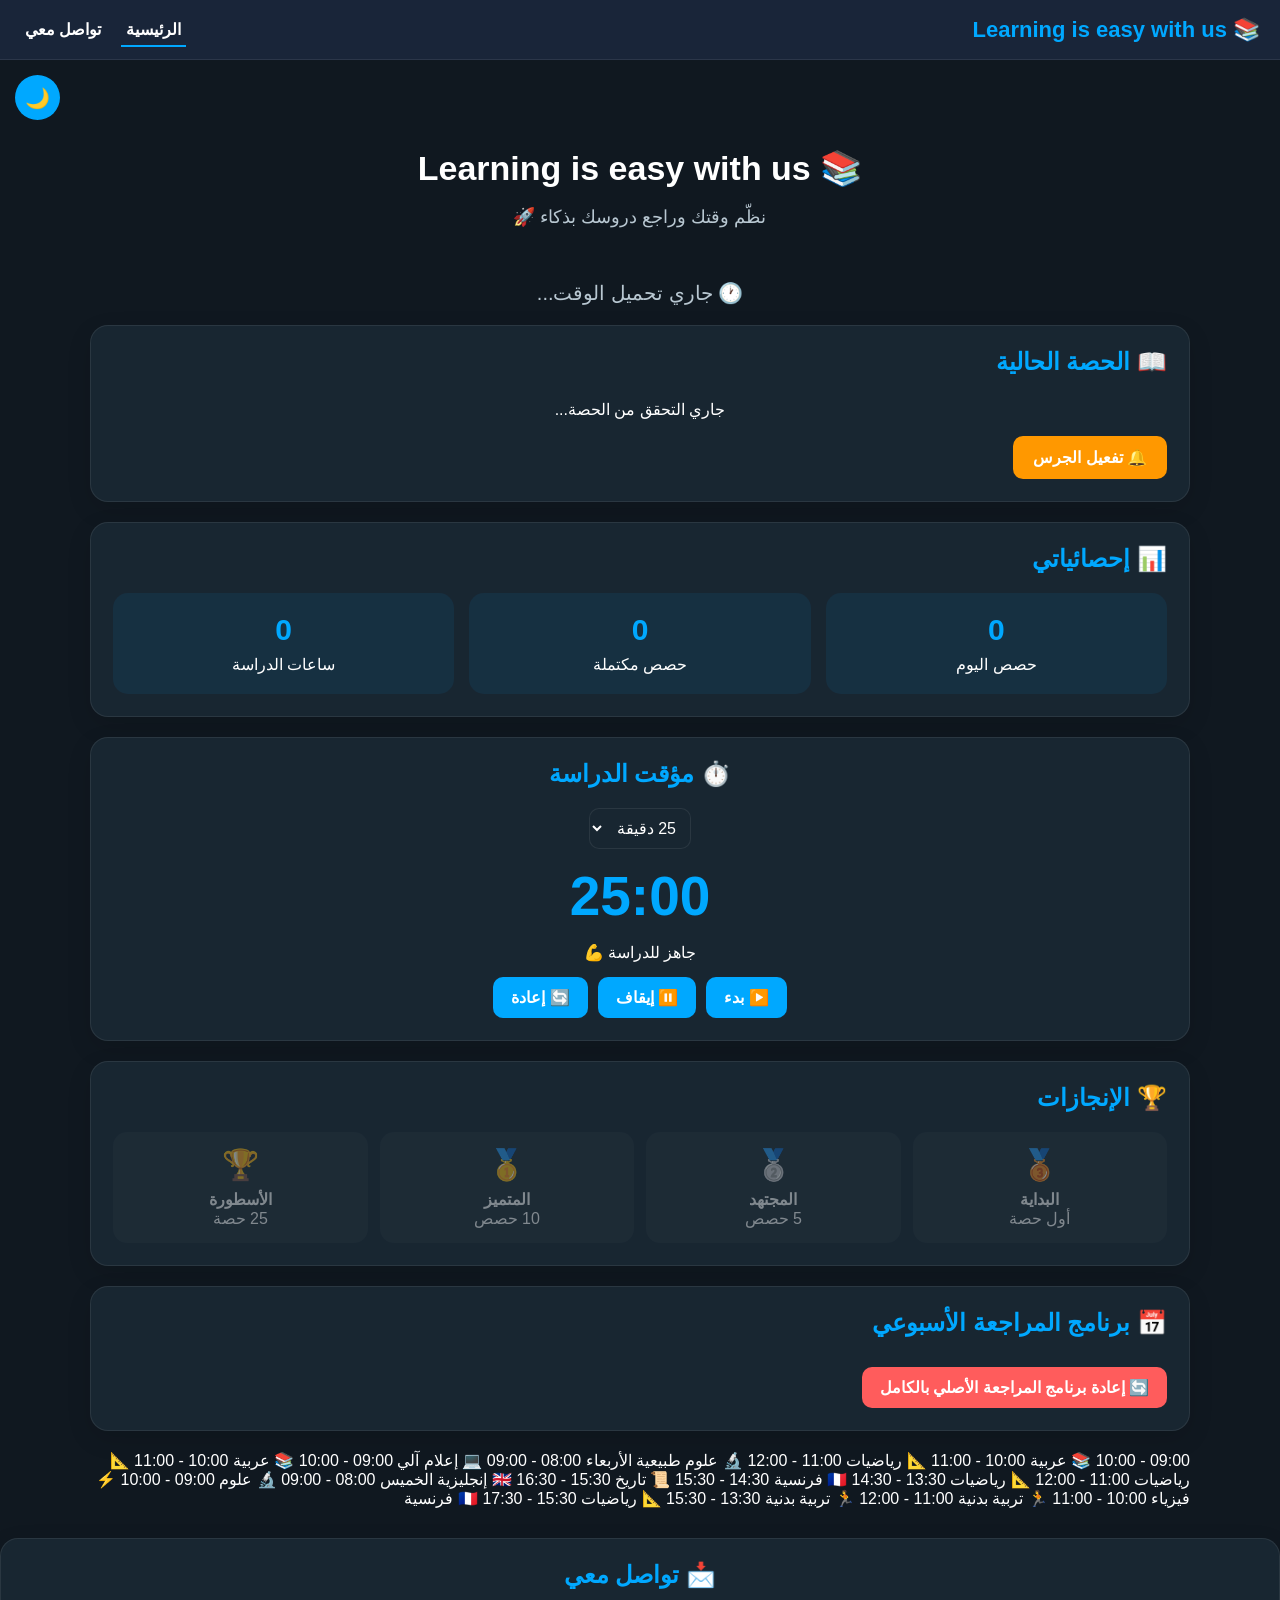
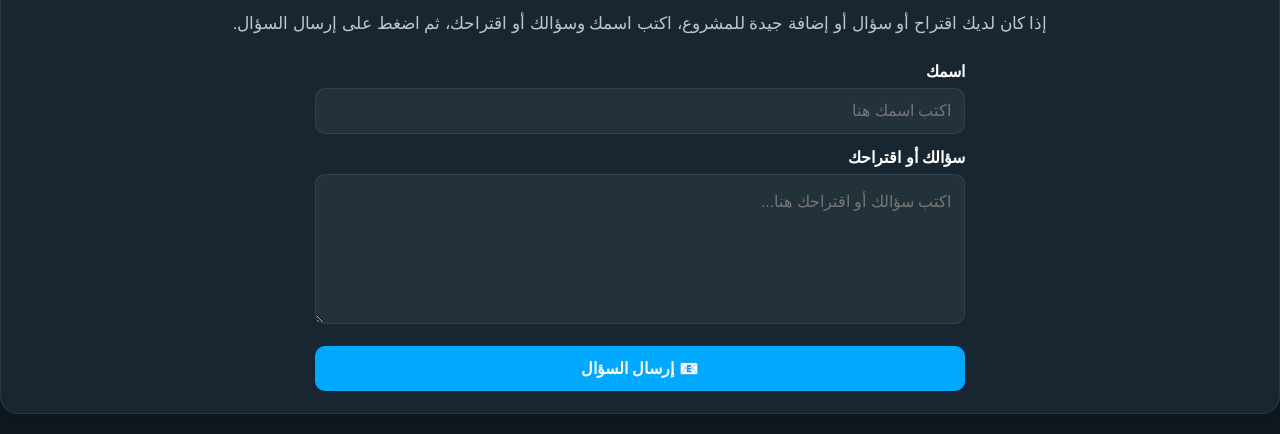
==== index.html @ 88d1f377 "Update print statement from 'Hello' to 'Goodbye'" ====
<!DOCTYPE html>
<html lang="ar" dir="rtl">

<head>
    <meta charset="UTF-8">
    <meta name="viewport" content="width=device-width, initial-scale=1.0">

    <title>Learning is easy with us</title>

    <style>
        :root {
            --bg: #101820;
            --nav: rgba(27, 38, 59, 0.95);
            --card: #182631;
            --text: #ffffff;
            --muted: #b8c7d1;
            --blue: #00a8ff;
            --green: #20c997;
            --red: #ff5c5c;
            --orange: #ff9800;
            --border: rgba(255,255,255,0.08);
        }

        * {
            box-sizing: border-box;
        }

        html {
            scroll-behavior: smooth;
        }

        body {
            margin: 0;
            font-family: Arial, sans-serif;
            background: var(--bg);
            color: var(--text);
            transition: 0.3s;
        }

        body.light {
            --bg: #f2f6f9;
            --nav: rgba(255,255,255,0.95);
            --card: #ffffff;
            --text: #17212b;
            --muted: #56616b;
            --border: rgba(0,0,0,0.08);
        }

        nav {
            position: sticky;
            top: 0;
            z-index: 1000;
            background: var(--nav);
            backdrop-filter: blur(10px);
            padding: 15px 20px;
            display: flex;
            justify-content: space-between;
            align-items: center;
            border-bottom: 1px solid var(--border);
        }

        .logo {
            font-size: 22px;
            font-weight: bold;
            color: var(--blue);
        }

        .nav-links {
            display: flex;
            gap: 15px;
            flex-wrap: wrap;
        }

        .nav-links a {
            color: var(--text);
            text-decoration: none;
            font-weight: bold;
            position: relative;
            padding: 5px;
        }

        .nav-links a::after {
            content: "";
            position: absolute;
            bottom: -3px;
            right: 0;
            width: 0;
            height: 2px;
            background: var(--blue);
            transition: 0.3s;
        }

        .nav-links a:hover::after,
        .nav-links a.active::after {
            width: 100%;
        }

        #theme-button {
            position: fixed;
            left: 15px;
            top: 75px;
            z-index: 1100;
            border: none;
            background: var(--blue);
            color: white;
            width: 45px;
            height: 45px;
            border-radius: 50%;
            cursor: pointer;
            font-size: 20px;
        }

        .container {
            width: min(1100px, 92%);
            margin: 30px auto;
        }

        header {
            text-align: center;
            padding: 35px 15px;
        }

        header h1 {
            font-size: 34px;
            margin-bottom: 10px;
        }

        header p {
            color: var(--muted);
            font-size: 18px;
        }

        .card {
            background: var(--card);
            border: 1px solid var(--border);
            border-radius: 18px;
            padding: 22px;
            margin-bottom: 20px;
            box-shadow: 0 8px 25px rgba(0,0,0,0.12);
        }

        .card h2 {
            margin-top: 0;
            color: var(--blue);
        }

        .clock {
            text-align: center;
            font-size: 20px;
            color: var(--muted);
            margin-bottom: 20px;
        }

        .current-lesson {
            text-align: center;
            line-height: 1.8;
        }

        .lesson-status {
            font-size: 19px;
            margin-bottom: 8px;
        }

        .current-subject {
            font-size: 28px;
            font-weight: bold;
            color: var(--blue);
            margin: 8px 0;
        }

        .current-time {
            color: var(--muted);
            font-size: 17px;
        }

        .school-timer {
            margin: 20px auto 10px;
            padding: 18px;
            border-radius: 15px;
            background: rgba(0,168,255,0.08);
            max-width: 500px;
        }

        .school-timer-label {
            color: var(--muted);
            margin-bottom: 5px;
        }

        .school-timer-display {
            direction: ltr;
            font-size: 48px;
            font-weight: bold;
            color: var(--blue);
            letter-spacing: 2px;
        }

        .bell-button {
            border: none;
            background: var(--orange);
            color: white;
            padding: 12px 20px;
            border-radius: 10px;
            cursor: pointer;
            font-size: 16px;
            font-weight: bold;
            margin-top: 12px;
        }

        .bell-button.active {
            background: var(--green);
        }

        .stats {
            display: grid;
            grid-template-columns: repeat(3, 1fr);
            gap: 15px;
        }

        .stat {
            background: rgba(0,168,255,0.08);
            border-radius: 15px;
            padding: 20px;
            text-align: center;
        }

        .stat-number {
            font-size: 30px;
            font-weight: bold;
            color: var(--blue);
            display: block;
            margin-bottom: 8px;
        }

        .timer {
            text-align: center;
        }

        .timer select {
            padding: 10px;
            border-radius: 10px;
            border: 1px solid var(--border);
            background: var(--card);
            color: var(--text);
            font-size: 16px;
        }

        .timer-display {
            direction: ltr;
            font-size: 55px;
            font-weight: bold;
            color: var(--blue);
            margin: 15px 0;
        }

        .timer-buttons {
            display: flex;
            justify-content: center;
            gap: 10px;
            flex-wrap: wrap;
            margin-top: 15px;
        }

        .timer-buttons button,
        .main-button {
            border: none;
            background: var(--blue);
            color: white;
            padding: 11px 18px;
            border-radius: 10px;
            cursor: pointer;
            font-size: 16px;
            font-weight: bold;
        }

        .achievements {
            display: grid;
            grid-template-columns: repeat(4, 1fr);
            gap: 12px;
        }

        .achievement {
            text-align: center;
            padding: 15px;
            border-radius: 14px;
            background: rgba(255,255,255,0.05);
            opacity: 0.45;
        }

        .achievement.unlocked {
            opacity: 1;
            border: 1px solid var(--green);
        }

        .achievement .icon {
            font-size: 30px;
            display: block;
            margin-bottom: 8px;
        }

        .schedule {
            display: grid;
            grid-template-columns: repeat(2, 1fr);
            gap: 15px;
        }

        .day-card {
            background: rgba(255,255,255,0.04);
            border-radius: 15px;
            padding: 18px;
        }

        .day-title {
            color: var(--blue);
            font-size: 21px;
            font-weight: bold;
            margin-bottom: 12px;
        }

        .lesson {
            display: flex;
            justify-content: space-between;
            align-items: center;
            gap: 8px;
            padding: 12px;
            margin: 8px 0;
            background: rgba(0,0,0,0.12);
            border-radius: 10px;
        }

        .lesson-info {
            flex: 1;
        }

        .lesson-time {
            color: var(--muted);
            font-size: 14px;
            margin-top: 4px;
        }

        .lesson.completed {
            opacity: 0.55;
            text-decoration: line-through;
        }

        .lesson button {
            border: none;
            background: var(--blue);
            color: white;
            border-radius: 8px;
            padding: 7px 9px;
            cursor: pointer;
        }

        .lesson button.restore {
            background: #555;
        }

        .reset-all {
            background: var(--red);
            margin-top: 10px;
        }

        .school-schedule {
            overflow-x: auto;
        }

        table {
            width: 100%;
            border-collapse: collapse;
            min-width: 750px;
        }

        th,
        td {
            padding: 12px;
            border: 1px solid var(--border);
            text-align: center;
        }

        th {
            color: var(--blue);
        }

        .modal {
            display: none;
            position: fixed;
            inset: 0;
            background: rgba(0,0,0,0.7);
            z-index: 2000;
            align-items: center;
            justify-content: center;
            padding: 20px;
        }

        .modal-content {
            background: var(--card);
            width: min(450px, 100%);
            border-radius: 18px;
            padding: 25px;
        }

        .modal-content h2 {
            color: var(--blue);
        }

        .modal-content label {
            display: block;
            margin-top: 12px;
            margin-bottom: 5px;
        }

        .modal-content input {
            width: 100%;
            padding: 11px;
            border-radius: 9px;
            border: 1px solid var(--border);
            background: rgba(255,255,255,0.05);
            color: var(--text);
        }

        .modal-buttons {
            display: flex;
            gap: 10px;
            margin-top: 18px;
        }

        .modal-buttons button {
            flex: 1;
            padding: 11px;
            border: none;
            border-radius: 9px;
            cursor: pointer;
            font-weight: bold;
        }

        .save-button {
            background: var(--green);
            color: white;
        }

        .cancel-button {
            background: #555;
            color: white;
        }

        .contact-section {
            text-align: center;
        }

        .contact-section p {
            color: var(--muted);
            font-size: 17px;
            line-height: 1.8;
            margin-bottom: 22px;
        }

        .contact-form {
            width: min(650px, 100%);
            margin: 0 auto;
            text-align: right;
        }

        .contact-form label {
            display: block;
            margin: 14px 0 7px;
            font-weight: bold;
            color: var(--text);
        }

        .contact-form input,
        .contact-form textarea {
            width: 100%;
            padding: 13px;
            border: 1px solid var(--border);
            border-radius: 10px;
            background: rgba(255,255,255,0.05);
            color: var(--text);
            font-family: Arial, sans-serif;
            font-size: 16px;
            outline: none;
            transition: 0.2s;
        }

        .contact-form input:focus,
        .contact-form textarea:focus {
            border-color: var(--blue);
            box-shadow: 0 0 0 3px rgba(0,168,255,0.12);
        }

        .contact-form textarea {
            min-height: 150px;
            resize: vertical;
            line-height: 1.7;
        }

        .contact-submit {
            width: 100%;
            margin-top: 18px;
            padding: 13px 25px;
            border: none;
            background: var(--blue);
            color: white;
            border-radius: 10px;
            font-weight: bold;
            font-size: 16px;
            cursor: pointer;
            transition: 0.3s;
        }

        .contact-submit:hover {
            transform: translateY(-2px);
            opacity: 0.9;
        }

        @media (max-width: 800px) {

            .stats,
            .achievements,
            .schedule {
                grid-template-columns: 1fr;
            }

            nav {
                flex-direction: column;
                gap: 12px;
            }

            #theme-button {
                top: 120px;
            }

            .lesson {
                flex-wrap: wrap;
            }

            .school-timer-display {
                font-size: 38px;
            }
        }
    </style>
</head>

<body>

    <nav>
        <div class="logo">
            📚 Learning is easy with us
        </div>

        <div class="nav-links">

            <a href="#home" class="active">
                الرئيسية
            </a>

            <a href="#contact">
                تواصل معي
            </a>

        </div>
    </nav>

    <button id="theme-button" onclick="toggleTheme()">
        🌙
    </button>

    <div class="container" id="home">

        <header>
            <h1>
                📚 Learning is easy with us
            </h1>

            <p>
                نظّم وقتك وراجع دروسك بذكاء 🚀
            </p>
        </header>

        <div class="clock" id="clock">
            🕐 جاري تحميل الوقت...
        </div>

        <div class="card">

            <h2>
                📖 الحصة الحالية
            </h2>

            <div class="current-lesson" id="currentLesson">
                جاري التحقق من الحصة...
            </div>

            <button
                id="bellButton"
                class="bell-button"
                onclick="enableBell()">

                🔔 تفعيل الجرس

            </button>

        </div>

        <div class="card">

            <h2>
                📊 إحصائياتي
            </h2>

            <div class="stats">

                <div class="stat">

                    <span
                        class="stat-number"
                        id="todayLessons">
                        0
                    </span>

                    حصص اليوم

                </div>

                <div class="stat">

                    <span
                        class="stat-number"
                        id="completedLessons">
                        0
                    </span>

                    حصص مكتملة

                </div>

                <div class="stat">

                    <span
                        class="stat-number"
                        id="studyHours">
                        0
                    </span>

                    ساعات الدراسة

                </div>

            </div>

        </div>

        <div class="card timer">

            <h2>
                ⏱️ مؤقت الدراسة
            </h2>

            <select
                id="timerSelect"
                onchange="changeTimer()">

                <option value="25">
                    25 دقيقة
                </option>

                <option value="45">
                    45 دقيقة
                </option>

                <option value="60">
                    60 دقيقة
                </option>

            </select>

            <div
                class="timer-display"
                id="timerDisplay">
                25:00
            </div>

            <div id="timerStatus">
                جاهز للدراسة 💪
            </div>

            <div class="timer-buttons">

                <button onclick="startTimer()">
                    ▶️ بدء
                </button>

                <button onclick="pauseTimer()">
                    ⏸️ إيقاف
                </button>

                <button onclick="resetTimer()">
                    🔄 إعادة
                </button>

            </div>

        </div>

        <div class="card">

            <h2>
                🏆 الإنجازات
            </h2>

            <div class="achievements">

                <div
                    class="achievement"
                    id="achievement1">

                    <span class="icon">
                        🥉
                    </span>

                    <strong>
                        البداية
                    </strong>

                    <br>

                    أول حصة

                </div>

                <div
                    class="achievement"
                    id="achievement5">

                    <span class="icon">
                        🥈
                    </span>

                    <strong>
                        المجتهد
                    </strong>

                    <br>

                    5 حصص

                </div>

                <div
                    class="achievement"
                    id="achievement10">

                    <span class="icon">
                        🥇
                    </span>

                    <strong>
                        المتميز
                    </strong>

                    <br>

                    10 حصص

                </div>

                <div
                    class="achievement"
                    id="achievement25">

                    <span class="icon">
                        🏆
                    </span>

                    <strong>
                        الأسطورة
                    </strong>

                    <br>

                    25 حصة

                </div>

            </div>

        </div>

        <div class="card">

            <h2>
                📅 برنامج المراجعة الأسبوعي
            </h2>

            <div
                class="schedule"
                id="schedule">
            </div>

            <button
                class="main-button reset-all"
                onclick="resetAllSchedule()">

                🔄 إعادة برنامج المراجعة الأصلي بالكامل

            </button>

        </div>
                            <tr>
                        <td>09:00 - 10:00</td>
                        <td>📚 عربية</td>
                    </tr>

                    <tr>
                        <td>10:00 - 11:00</td>
                        <td>📐 رياضيات</td>
                    </tr>

                    <tr>
                        <td>11:00 - 12:00</td>
                        <td>🔬 علوم طبيعية</td>
                    </tr>

                    <!-- الأربعاء -->

                    <tr>
                        <td rowspan="7">الأربعاء</td>
                        <td>08:00 - 09:00</td>
                        <td>💻 إعلام آلي</td>
                    </tr>

                    <tr>
                        <td>09:00 - 10:00</td>
                        <td>📚 عربية</td>
                    </tr>

                    <tr>
                        <td>10:00 - 11:00</td>
                        <td>📐 رياضيات</td>
                    </tr>

                    <tr>
                        <td>11:00 - 12:00</td>
                        <td>📐 رياضيات</td>
                    </tr>

                    <tr>
                        <td>13:30 - 14:30</td>
                        <td>🇫🇷 فرنسية</td>
                    </tr>

                    <tr>
                        <td>14:30 - 15:30</td>
                        <td>📜 تاريخ</td>
                    </tr>

                    <tr>
                        <td>15:30 - 16:30</td>
                        <td>🇬🇧 إنجليزية</td>
                    </tr>

                    <!-- الخميس -->

                    <tr>
                        <td rowspan="7">الخميس</td>
                        <td>08:00 - 09:00</td>
                        <td>🔬 علوم</td>
                    </tr>

                    <tr>
                        <td>09:00 - 10:00</td>
                        <td>⚡ فيزياء</td>
                    </tr>

                    <tr>
                        <td>10:00 - 11:00</td>
                        <td>🏃 تربية بدنية</td>
                    </tr>

                    <tr>
                        <td>11:00 - 12:00</td>
                        <td>🏃 تربية بدنية</td>
                    </tr>

                    <tr>
                        <td>13:30 - 15:30</td>
                        <td>📐 رياضيات</td>
                    </tr>

                    <tr>
                        <td>15:30 - 17:30</td>
                        <td>🇫🇷 فرنسية</td>
                    </tr>

                </tbody>
            </table>

        </div>


        <!-- =========================
             تواصل معي
        ========================= -->

        <div class="card contact-section" id="contact">

            <h2>
                📩 تواصل معي
            </h2>

            <p>
                إذا كان لديك اقتراح أو سؤال أو إضافة جيدة للمشروع، اكتب اسمك وسؤالك أو اقتراحك، ثم اضغط على إرسال السؤال.
            </p>

            <form
                class="contact-form"
                onsubmit="sendQuestion(event)">

                <label for="visitorName">
                    اسمك
                </label>

                <input
                    type="text"
                    id="visitorName"
                    placeholder="اكتب اسمك هنا"
                    maxlength="80"
                    required>

                <label for="visitorQuestion">
                    سؤالك أو اقتراحك
                </label>

                <textarea
                    id="visitorQuestion"
                    placeholder="اكتب سؤالك أو اقتراحك هنا..."
                    maxlength="1000"
                    required></textarea>

                <button
                    type="submit"
                    class="contact-submit">

                    📧 إرسال السؤال

                </button>

            </form>

        </div>

    </div>


    <!-- =========================
         نافذة تعديل الحصة
    ========================= -->

    <div
        class="modal"
        id="editModal">

        <div class="modal-content">

            <h2>
                ✏️ تعديل الحصة
            </h2>

            <label>
                اليوم
            </label>

            <input
                type="text"
                id="editDay"
                readonly>

            <label>
                وقت البداية
            </label>

            <input
                type="time"
                id="editStart">

            <label>
                وقت النهاية
            </label>

            <input
                type="time"
                id="editEnd">

            <div class="modal-buttons">

                <button
                    class="save-button"
                    onclick="saveEdit()">

                    💾 حفظ

                </button>

                <button
                    class="cancel-button"
                    onclick="closeModal()">

                    إلغاء

                </button>

            </div>

        </div>

    </div>


    <script>

        /* ==================================================
           إعدادات عامة
        ================================================== */

        const ALGERIA_TIMEZONE = "Africa/Algiers";


        /* ==================================================
           برنامج المراجعة الأسبوعي
        ================================================== */

        const originalSchedule = {

            "الأحد": [

                {
                    id: "sun-english",
                    subject: "🇬🇧 الإنجليزية",
                    start: "19:00",
                    end: "20:00"
                },

                {
                    id: "sun-islamic",
                    subject: "☪️ العلوم الإسلامية",
                    start: "20:15",
                    end: "21:15"
                },

                {
                    id: "sun-physics",
                    subject: "⚡ الفيزياء",
                    start: "21:30",
                    end: "22:30"
                }

            ],


            "الإثنين": [

                {
                    id: "mon-math",
                    subject: "📐 الرياضيات",
                    start: "19:00",
                    end: "20:00"
                },

                {
                    id: "mon-science",
                    subject: "🔬 العلوم",
                    start: "20:15",
                    end: "21:15"
                },

                {
                    id: "mon-physics",
                    subject: "⚡ الفيزياء",
                    start: "21:30",
                    end: "22:30"
                }

            ],


            "الثلاثاء": [

                {
                    id: "tue-math",
                    subject: "📐 الرياضيات",
                    start: "19:00",
                    end: "20:00"
                },

                {
                    id: "tue-natural-science",
                    subject: "🔬 العلوم الطبيعية",
                    start: "20:15",
                    end: "21:15"
                },

                {
                    id: "tue-arabic",
                    subject: "📚 اللغة العربية",
                    start: "21:30",
                    end: "22:30"
                }

            ],


            "الأربعاء": [

                {
                    id: "wed-math",
                    subject: "📐 الرياضيات",
                    start: "19:00",
                    end: "20:00"
                },

                {
                    id: "wed-french",
                    subject: "🇫🇷 الفرنسية",
                    start: "20:15",
                    end: "21:15"
                },

                {
                    id: "wed-history",
                    subject: "📜 التاريخ",
                    start: "21:30",
                    end: "22:30"
                }

            ],


            "الخميس": [

                {
                    id: "thu-physics",
                    subject: "⚡ الفيزياء",
                    start: "19:00",
                    end: "20:00"
                },

                {
                    id: "thu-math",
                    subject: "📐 الرياضيات",
                    start: "20:15",
                    end: "21:15"
                },

                {
                    id: "thu-french",
                    subject: "🇫🇷 الفرنسية",
                    start: "21:30",
                    end: "22:30"
                }

            ],


            "الجمعة": [

                {
                    id: "fri-math",
                    subject: "📐 مراجعة الرياضيات",
                    start: "10:00",
                    end: "11:00"
                },

                {
                    id: "fri-natural-science",
                    subject: "🔬 مراجعة العلوم الطبيعية",
                    start: "11:15",
                    end: "12:15"
                },

                {
                    id: "fri-french",
                    subject: "🇫🇷 مراجعة الفرنسية",
                    start: "15:00",
                    end: "16:00"
                },

                {
                    id: "fri-arabic",
                    subject: "📚 مراجعة العربية",
                    start: "16:15",
                    end: "17:15"
                }

            ],


            "السبت": [

                {
                    id: "sat-physics",
                    subject: "⚡ مراجعة الفيزياء",
                    start: "10:00",
                    end: "11:00"
                },

                {
                    id: "sat-english",
                    subject: "🇬🇧 مراجعة الإنجليزية",
                    start: "11:15",
                    end: "12:15"
                },

                {
                    id: "sat-history",
                    subject: "📜 مراجعة التاريخ",
                    start: "15:00",
                    end: "16:00"
                },

                {
                    id: "sat-comprehensive",
                    subject: "📚 مراجعة شاملة",
                    start: "16:15",
                    end: "17:15"
                }

            ]

        };


        let schedule =
            JSON.parse(
                localStorage.getItem("myStudySchedule")
            ) ||
            JSON.parse(
                JSON.stringify(originalSchedule)
            );


        /* ==================================================
           أيام الأسبوع
        ================================================== */

        const arabicDays = {

            Sunday: "الأحد",
            Monday: "الإثنين",
            Tuesday: "الثلاثاء",
            Wednesday: "الأربعاء",
            Thursday: "الخميس",
            Friday: "الجمعة",
            Saturday: "السبت"

        };


        /* ==================================================
           أدوات الوقت
        ================================================== */

        function timeToMinutes(time) {

            const parts =
                time.split(":");

            return (
                Number(parts[0]) * 60 +
                Number(parts[1])
            );

        }


        function formatRemaining(seconds) {

            seconds =
                Math.max(
                    0,
                    Math.floor(seconds)
                );

            const hours =
                Math.floor(seconds / 3600);

            const minutes =
                Math.floor(
                    (seconds % 3600) / 60
                );

            const secs =
                seconds % 60;


            if (hours > 0) {

                return (
                    String(hours).padStart(2, "0") +
                    ":" +
                    String(minutes).padStart(2, "0") +
                    ":" +
                    String(secs).padStart(2, "0")
                );

            }


            return (
                String(minutes).padStart(2, "0") +
                ":" +
                String(secs).padStart(2, "0")
            );

        }


        /* ==================================================
           وقت الجزائر
        ================================================== */

        function getAlgeriaTime() {

            const formatter =
                new Intl.DateTimeFormat(
                    "en-US",
                    {
                        timeZone: ALGERIA_TIMEZONE,
                        weekday: "long",
                        hour: "2-digit",
                        minute: "2-digit",
                        second: "2-digit",
                        hour12: false
                    }
                );


            const parts =
                formatter.formatToParts(
                    new Date()
                );


            const result = {};


            parts.forEach(part => {

                if (
                    part.type !== "literal"
                ) {

                    result[part.type] =
                        part.value;

                }

            });


            return result;

        }


                    return result;
        }


        let hour = Number(result.hour);

        if (hour === 24) {
            hour = 0;
        }

        return {
            weekday: result.weekday,
            hour: hour,
            minute: Number(result.minute),
            second: Number(result.second)
        };
    }


    /* ==================================================
       الساعة
    ================================================== */

    function updateClock() {

        const formatter =
            new Intl.DateTimeFormat(
                "ar-DZ",
                {
                    timeZone: ALGERIA_TIMEZONE,
                    weekday: "long",
                    day: "numeric",
                    month: "long",
                    hour: "2-digit",
                    minute: "2-digit",
                    second: "2-digit",
                    hour12: false
                }
            );


        document.getElementById("clock").textContent =
            "🕐 " +
            formatter.format(new Date());
    }


    /* ==================================================
       الجرس
    ================================================== */

    let audioContext = null;
    let bellEnabled = false;


    function createAudioContext() {

        if (!audioContext) {

            const AudioContext =
                window.AudioContext ||
                window.webkitAudioContext;

            if (!AudioContext) {
                return null;
            }

            audioContext =
                new AudioContext();
        }


        if (
            audioContext.state === "suspended"
        ) {

            audioContext.resume();

        }


        return audioContext;
    }


    function playBell() {

        const ctx =
            createAudioContext();

        if (!ctx) {
            return;
        }


        const now =
            ctx.currentTime;


        const oscillator =
            ctx.createOscillator();


        const gain =
            ctx.createGain();


        oscillator.type =
            "sine";


        oscillator.frequency.setValueAtTime(
            880,
            now
        );


        oscillator.frequency.exponentialRampToValueAtTime(
            660,
            now + 0.35
        );


        gain.gain.setValueAtTime(
            0.0001,
            now
        );


        gain.gain.exponentialRampToValueAtTime(
            0.3,
            now + 0.03
        );


        gain.gain.exponentialRampToValueAtTime(
            0.0001,
            now + 0.55
        );


        oscillator
            .connect(gain)
            .connect(ctx.destination);


        oscillator.start(now);

        oscillator.stop(
            now + 0.55
        );
    }


    function enableBell() {

        const ctx =
            createAudioContext();


        if (!ctx) {

            alert(
                "متصفحك لا يدعم تشغيل الجرس."
            );

            return;
        }


        bellEnabled =
            !bellEnabled;


        localStorage.setItem(
            "studyBellEnabled",
            String(bellEnabled)
        );


        const button =
            document.getElementById(
                "bellButton"
            );


        if (bellEnabled) {

            button.classList.add(
                "active"
            );


            button.textContent =
                "🔕 إيقاف الجرس";


            playBell();

        } else {

            button.classList.remove(
                "active"
            );


            button.textContent =
                "🔔 تفعيل الجرس";
        }
    }


    function loadBellState() {

        bellEnabled =
            localStorage.getItem(
                "studyBellEnabled"
            ) === "true";


        const button =
            document.getElementById(
                "bellButton"
            );


        if (bellEnabled) {

            button.classList.add(
                "active"
            );


            button.textContent =
                "🔕 إيقاف الجرس";

        } else {

            button.classList.remove(
                "active"
            );


            button.textContent =
                "🔔 تفعيل الجرس";
        }
    }


    let lastStartBell = "";
    let lastEndBell = "";


    /* ==================================================
       الحصة الحالية
    ================================================== */

    function updateCurrentLesson() {

        const now =
            getAlgeriaTime();


        const day =
            arabicDays[now.weekday];


        const currentSeconds =
            now.hour * 3600 +
            now.minute * 60 +
            now.second;


        const lessons =
            schedule[day] || [];


        let currentLesson = null;
        let nextLesson = null;


        const sortedLessons =
            [...lessons].sort(
                (a, b) =>
                    timeToMinutes(a.start) -
                    timeToMinutes(b.start)
            );


        for (const lesson of sortedLessons) {

            const startSeconds =
                timeToMinutes(
                    lesson.start
                ) * 60;


            const endSeconds =
                timeToMinutes(
                    lesson.end
                ) * 60;


            if (
                currentSeconds >= startSeconds &&
                currentSeconds < endSeconds
            ) {

                currentLesson =
                    lesson;

                break;
            }


            if (
                startSeconds > currentSeconds &&
                !nextLesson
            ) {

                nextLesson =
                    lesson;
            }
        }


        const container =
            document.getElementById(
                "currentLesson"
            );


        if (currentLesson) {

            const startSeconds =
                timeToMinutes(
                    currentLesson.start
                ) * 60;


            const endSeconds =
                timeToMinutes(
                    currentLesson.end
                ) * 60;


            const remaining =
                endSeconds -
                currentSeconds;


            container.innerHTML = `

                <div class="lesson-status">
                    🔴 الحصة جارية الآن
                </div>

                <div class="current-subject">
                    ${currentLesson.subject}
                </div>

                <div class="current-time">
                    ${currentLesson.start}
                    →
                    ${currentLesson.end}
                </div>

                <div class="school-timer">

                    <div class="school-timer-label">
                        ⏳ الوقت المتبقي للحصة
                    </div>

                    <div class="school-timer-display">
                        ${formatRemaining(remaining)}
                    </div>

                </div>

            `;


            const lessonKey =
                day +
                "-" +
                (
                    currentLesson.id ||
                    currentLesson.subject
                ) +
                "-" +
                currentLesson.start;


            const startKey =
                lessonKey +
                "-START";


            if (
                currentSeconds >= startSeconds &&
                currentSeconds < startSeconds + 3
            ) {

                if (
                    lastStartBell !== startKey
                ) {

                    lastStartBell =
                        startKey;


                    if (bellEnabled) {
                        playBell();
                    }
                }
            }


            const endKey =
                lessonKey +
                "-END";


            if (
                remaining <= 2 &&
                remaining > 0
            ) {

                if (
                    lastEndBell !== endKey
                ) {

                    lastEndBell =
                        endKey;


                    if (bellEnabled) {
                        playBell();
                    }
                }
            }


            return;
        }


        if (nextLesson) {

            const startSeconds =
                timeToMinutes(
                    nextLesson.start
                ) * 60;


            const secondsUntil =
                startSeconds -
                currentSeconds;


            container.innerHTML = `

                <div class="lesson-status">
                    ⏳ الحصة القادمة
                </div>

                <div class="current-subject">
                    ${nextLesson.subject}
                </div>

                <div class="current-time">
                    تبدأ الساعة
                    ${nextLesson.start}
                    وتنتهي الساعة
                    ${nextLesson.end}
                </div>

                <div class="school-timer">

                    <div class="school-timer-label">
                        ⏰ تبدأ بعد
                    </div>

                    <div class="school-timer-display">
                        ${formatRemaining(secondsUntil)}
                    </div>

                </div>

            `;

            return;
        }


        if (lessons.length === 0) {

            container.innerHTML = `

                <div class="lesson-status">
                    💤 لا توجد حصص مراجعة اليوم
                </div>

                <div class="current-subject">
                    استمتع بوقتك 💙
                </div>

                <div class="current-time">
                    لا توجد مادة مبرمجة لهذا اليوم.
                </div>

            `;

            return;
        }


        container.innerHTML = `

            <div class="lesson-status">
                ✅ انتهت حصص اليوم
            </div>

            <div class="current-subject">
                أحسنت! 🎉
            </div>

            <div class="current-time">
                يمكنك الآن الراحة أو المراجعة.
            </div>

        `;
    }


    /* ==================================================
       عرض برنامج المراجعة
    ================================================== */

    function renderSchedule() {

        const container =
            document.getElementById(
                "schedule"
            );


        container.innerHTML = "";


        Object.keys(schedule).forEach(day => {

            const dayCard =
                document.createElement(
                    "div"
                );


            dayCard.className =
                "day-card";


            dayCard.innerHTML = `

                <div class="day-title">
                    ${day}
                </div>

            `;


            const lessons =
                schedule[day];


            lessons.forEach(lesson => {

                const lessonElement =
                    document.createElement(
                        "div"
                    );


                lessonElement.className =
                    "lesson";


                lessonElement.innerHTML = `

                    <div class="lesson-info">

                        <strong>
                            ${lesson.subject}
                        </strong>

                        <div class="lesson-time">
                            ${lesson.start}
                            →
                            ${lesson.end}
                        </div>

                    </div>

                    <button
                        onclick="openEditModal('${day}', '${lesson.id}')">

                        ✏️

                    </button>

                `;


                dayCard.appendChild(
                    lessonElement
                );

            });


            container.appendChild(
                dayCard
            );

        });

    }

                function changeTimer() {

            if (timerRunning) {
                return;
            }

            const minutes =
                Number(
                    document.getElementById(
                        "timerSelect"
                    ).value
                );

            timerSeconds =
                minutes * 60;

            updateTimerDisplay();

            document.getElementById(
                "timerStatus"
            ).textContent =
                "جاهز للدراسة 💪";
        }


        function startTimer() {

            if (timerRunning) {
                return;
            }

            timerRunning = true;

            document.getElementById(
                "timerStatus"
            ).textContent =
                "📚 وقت الدراسة الآن...";


            timerInterval =
                setInterval(() => {

                    if (timerSeconds > 0) {

                        timerSeconds--;

                        updateTimerDisplay();

                    } else {

                        clearInterval(
                            timerInterval
                        );

                        timerInterval = null;

                        timerRunning = false;

                        document.getElementById(
                            "timerStatus"
                        ).textContent =
                            "🎉 انتهى وقت الدراسة!";

                        if (bellEnabled) {
                            playBell();
                        }

                    }

                }, 1000);
        }


        function pauseTimer() {

            if (!timerRunning) {
                return;
            }

            clearInterval(
                timerInterval
            );

            timerInterval = null;

            timerRunning = false;

            document.getElementById(
                "timerStatus"
            ).textContent =
                "⏸️ تم إيقاف المؤقت";
        }


        function resetTimer() {

            clearInterval(
                timerInterval
            );

            timerInterval = null;

            timerRunning = false;

            const minutes =
                Number(
                    document.getElementById(
                        "timerSelect"
                    ).value
                );

            timerSeconds =
                minutes * 60;

            updateTimerDisplay();

            document.getElementById(
                "timerStatus"
            ).textContent =
                "جاهز للدراسة 💪";
        }


        /* ==================================================
           إرسال السؤال
        ================================================== */

        function sendQuestion(event) {

            event.preventDefault();

            const name =
                document.getElementById(
                    "visitorName"
                ).value.trim();


            const question =
                document.getElementById(
                    "visitorQuestion"
                ).value.trim();


            if (!name || !question) {

                alert(
                    "يرجى كتابة الاسم والسؤال أو الاقتراح."
                );

                return;
            }


            const subject =
                encodeURIComponent(
                    "سؤال أو اقتراح من Learning is easy with us"
                );


            const body =
                encodeURIComponent(
                    "الاسم: " +
                    name +
                    "\n\nالسؤال أو الاقتراح:\n" +
                    question
                );


            window.location.href =
                "mailto:?subject=" +
                subject +
                "&body=" +
                body;
        }


        /* ==================================================
           إغلاق النافذة عند الضغط خارجها
        ================================================== */

        document
            .getElementById("editModal")
            .addEventListener(
                "click",
                function(event) {

                    if (
                        event.target ===
                        this
                    ) {

                        closeModal();

                    }

                }
            );


        /* ==================================================
           تشغيل الموقع
        ================================================== */

        loadTheme();

        loadBellState();

        renderSchedule();

        updateClock();

        updateCurrentLesson();

        updateTimerDisplay();


        /* تحديث الساعة كل ثانية */

        setInterval(
            updateClock,
            1000
        );


        /* تحديث الحصة والوقت المتبقي كل ثانية */

        setInterval(
            updateCurrentLesson,
            1000
        );


        /* تحديث الإحصائيات */

        setInterval(
            updateStats,
            5000
        );


    </script>

</body>

</html>
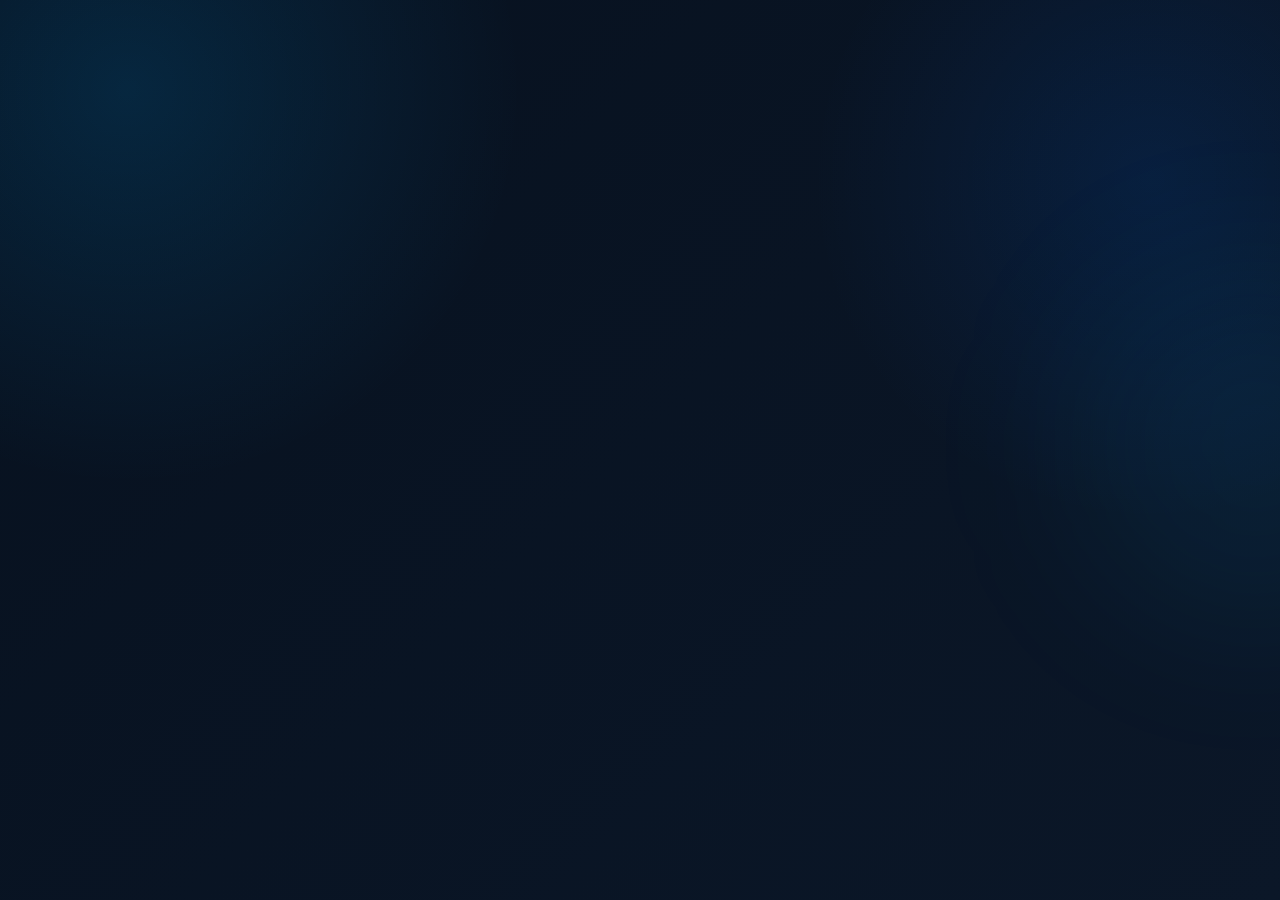
==== commit ceaa3824: "Update print statement from 'Hello' to 'Goodbye'" ====
--- a/index.html
+++ b/index.html
@@ -1,2238 +1,824 @@
 <!DOCTYPE html>
 <html lang="ar" dir="rtl">
-
 <head>
-    <meta charset="UTF-8">
-    <meta name="viewport" content="width=device-width, initial-scale=1.0">
-
-    <title>Learning is easy with us</title>
-
-    <style>
-        :root {
-            --bg: #101820;
-            --nav: rgba(27, 38, 59, 0.95);
-            --card: #182631;
-            --text: #ffffff;
-            --muted: #b8c7d1;
-            --blue: #00a8ff;
-            --green: #20c997;
-            --red: #ff5c5c;
-            --orange: #ff9800;
-            --border: rgba(255,255,255,0.08);
-        }
-
-        * {
-            box-sizing: border-box;
-        }
-
-        html {
-            scroll-behavior: smooth;
-        }
-
-        body {
-            margin: 0;
-            font-family: Arial, sans-serif;
-            background: var(--bg);
-            color: var(--text);
-            transition: 0.3s;
-        }
-
-        body.light {
-            --bg: #f2f6f9;
-            --nav: rgba(255,255,255,0.95);
-            --card: #ffffff;
-            --text: #17212b;
-            --muted: #56616b;
-            --border: rgba(0,0,0,0.08);
-        }
-
-        nav {
-            position: sticky;
-            top: 0;
-            z-index: 1000;
-            background: var(--nav);
-            backdrop-filter: blur(10px);
-            padding: 15px 20px;
-            display: flex;
-            justify-content: space-between;
-            align-items: center;
-            border-bottom: 1px solid var(--border);
-        }
-
-        .logo {
-            font-size: 22px;
-            font-weight: bold;
-            color: var(--blue);
-        }
-
-        .nav-links {
-            display: flex;
-            gap: 15px;
-            flex-wrap: wrap;
-        }
-
-        .nav-links a {
-            color: var(--text);
-            text-decoration: none;
-            font-weight: bold;
-            position: relative;
-            padding: 5px;
-        }
-
-        .nav-links a::after {
-            content: "";
-            position: absolute;
-            bottom: -3px;
-            right: 0;
-            width: 0;
-            height: 2px;
-            background: var(--blue);
-            transition: 0.3s;
-        }
-
-        .nav-links a:hover::after,
-        .nav-links a.active::after {
-            width: 100%;
-        }
-
-        #theme-button {
-            position: fixed;
-            left: 15px;
-            top: 75px;
-            z-index: 1100;
-            border: none;
-            background: var(--blue);
-            color: white;
-            width: 45px;
-            height: 45px;
-            border-radius: 50%;
-            cursor: pointer;
-            font-size: 20px;
-        }
-
-        .container {
-            width: min(1100px, 92%);
-            margin: 30px auto;
-        }
-
-        header {
-            text-align: center;
-            padding: 35px 15px;
-        }
-
-        header h1 {
-            font-size: 34px;
-            margin-bottom: 10px;
-        }
-
-        header p {
-            color: var(--muted);
-            font-size: 18px;
-        }
-
-        .card {
-            background: var(--card);
-            border: 1px solid var(--border);
-            border-radius: 18px;
-            padding: 22px;
-            margin-bottom: 20px;
-            box-shadow: 0 8px 25px rgba(0,0,0,0.12);
-        }
-
-        .card h2 {
-            margin-top: 0;
-            color: var(--blue);
-        }
-
-        .clock {
-            text-align: center;
-            font-size: 20px;
-            color: var(--muted);
-            margin-bottom: 20px;
-        }
-
-        .current-lesson {
-            text-align: center;
-            line-height: 1.8;
-        }
-
-        .lesson-status {
-            font-size: 19px;
-            margin-bottom: 8px;
-        }
-
-        .current-subject {
-            font-size: 28px;
-            font-weight: bold;
-            color: var(--blue);
-            margin: 8px 0;
-        }
-
-        .current-time {
-            color: var(--muted);
-            font-size: 17px;
-        }
-
-        .school-timer {
-            margin: 20px auto 10px;
-            padding: 18px;
-            border-radius: 15px;
-            background: rgba(0,168,255,0.08);
-            max-width: 500px;
-        }
-
-        .school-timer-label {
-            color: var(--muted);
-            margin-bottom: 5px;
-        }
-
-        .school-timer-display {
-            direction: ltr;
-            font-size: 48px;
-            font-weight: bold;
-            color: var(--blue);
-            letter-spacing: 2px;
-        }
-
-        .bell-button {
-            border: none;
-            background: var(--orange);
-            color: white;
-            padding: 12px 20px;
-            border-radius: 10px;
-            cursor: pointer;
-            font-size: 16px;
-            font-weight: bold;
-            margin-top: 12px;
-        }
-
-        .bell-button.active {
-            background: var(--green);
-        }
-
-        .stats {
-            display: grid;
-            grid-template-columns: repeat(3, 1fr);
-            gap: 15px;
-        }
-
-        .stat {
-            background: rgba(0,168,255,0.08);
-            border-radius: 15px;
-            padding: 20px;
-            text-align: center;
-        }
-
-        .stat-number {
-            font-size: 30px;
-            font-weight: bold;
-            color: var(--blue);
-            display: block;
-            margin-bottom: 8px;
-        }
-
-        .timer {
-            text-align: center;
-        }
-
-        .timer select {
-            padding: 10px;
-            border-radius: 10px;
-            border: 1px solid var(--border);
-            background: var(--card);
-            color: var(--text);
-            font-size: 16px;
-        }
-
-        .timer-display {
-            direction: ltr;
-            font-size: 55px;
-            font-weight: bold;
-            color: var(--blue);
-            margin: 15px 0;
-        }
-
-        .timer-buttons {
-            display: flex;
-            justify-content: center;
-            gap: 10px;
-            flex-wrap: wrap;
-            margin-top: 15px;
-        }
-
-        .timer-buttons button,
-        .main-button {
-            border: none;
-            background: var(--blue);
-            color: white;
-            padding: 11px 18px;
-            border-radius: 10px;
-            cursor: pointer;
-            font-size: 16px;
-            font-weight: bold;
-        }
-
-        .achievements {
-            display: grid;
-            grid-template-columns: repeat(4, 1fr);
-            gap: 12px;
-        }
-
-        .achievement {
-            text-align: center;
-            padding: 15px;
-            border-radius: 14px;
-            background: rgba(255,255,255,0.05);
-            opacity: 0.45;
-        }
-
-        .achievement.unlocked {
-            opacity: 1;
-            border: 1px solid var(--green);
-        }
-
-        .achievement .icon {
-            font-size: 30px;
-            display: block;
-            margin-bottom: 8px;
-        }
-
-        .schedule {
-            display: grid;
-            grid-template-columns: repeat(2, 1fr);
-            gap: 15px;
-        }
-
-        .day-card {
-            background: rgba(255,255,255,0.04);
-            border-radius: 15px;
-            padding: 18px;
-        }
-
-        .day-title {
-            color: var(--blue);
-            font-size: 21px;
-            font-weight: bold;
-            margin-bottom: 12px;
-        }
-
-        .lesson {
-            display: flex;
-            justify-content: space-between;
-            align-items: center;
-            gap: 8px;
-            padding: 12px;
-            margin: 8px 0;
-            background: rgba(0,0,0,0.12);
-            border-radius: 10px;
-        }
-
-        .lesson-info {
-            flex: 1;
-        }
-
-        .lesson-time {
-            color: var(--muted);
-            font-size: 14px;
-            margin-top: 4px;
-        }
-
-        .lesson.completed {
-            opacity: 0.55;
-            text-decoration: line-through;
-        }
-
-        .lesson button {
-            border: none;
-            background: var(--blue);
-            color: white;
-            border-radius: 8px;
-            padding: 7px 9px;
-            cursor: pointer;
-        }
-
-        .lesson button.restore {
-            background: #555;
-        }
-
-        .reset-all {
-            background: var(--red);
-            margin-top: 10px;
-        }
-
-        .school-schedule {
-            overflow-x: auto;
-        }
-
-        table {
-            width: 100%;
-            border-collapse: collapse;
-            min-width: 750px;
-        }
-
-        th,
-        td {
-            padding: 12px;
-            border: 1px solid var(--border);
-            text-align: center;
-        }
-
-        th {
-            color: var(--blue);
-        }
-
-        .modal {
-            display: none;
-            position: fixed;
-            inset: 0;
-            background: rgba(0,0,0,0.7);
-            z-index: 2000;
-            align-items: center;
-            justify-content: center;
-            padding: 20px;
-        }
-
-        .modal-content {
-            background: var(--card);
-            width: min(450px, 100%);
-            border-radius: 18px;
-            padding: 25px;
-        }
-
-        .modal-content h2 {
-            color: var(--blue);
-        }
-
-        .modal-content label {
-            display: block;
-            margin-top: 12px;
-            margin-bottom: 5px;
-        }
-
-        .modal-content input {
-            width: 100%;
-            padding: 11px;
-            border-radius: 9px;
-            border: 1px solid var(--border);
-            background: rgba(255,255,255,0.05);
-            color: var(--text);
-        }
-
-        .modal-buttons {
-            display: flex;
-            gap: 10px;
-            margin-top: 18px;
-        }
-
-        .modal-buttons button {
-            flex: 1;
-            padding: 11px;
-            border: none;
-            border-radius: 9px;
-            cursor: pointer;
-            font-weight: bold;
-        }
-
-        .save-button {
-            background: var(--green);
-            color: white;
-        }
-
-        .cancel-button {
-            background: #555;
-            color: white;
-        }
-
-        .contact-section {
-            text-align: center;
-        }
-
-        .contact-section p {
-            color: var(--muted);
-            font-size: 17px;
-            line-height: 1.8;
-            margin-bottom: 22px;
-        }
-
-        .contact-form {
-            width: min(650px, 100%);
-            margin: 0 auto;
-            text-align: right;
-        }
-
-        .contact-form label {
-            display: block;
-            margin: 14px 0 7px;
-            font-weight: bold;
-            color: var(--text);
-        }
-
-        .contact-form input,
-        .contact-form textarea {
-            width: 100%;
-            padding: 13px;
-            border: 1px solid var(--border);
-            border-radius: 10px;
-            background: rgba(255,255,255,0.05);
-            color: var(--text);
-            font-family: Arial, sans-serif;
-            font-size: 16px;
-            outline: none;
-            transition: 0.2s;
-        }
-
-        .contact-form input:focus,
-        .contact-form textarea:focus {
-            border-color: var(--blue);
-            box-shadow: 0 0 0 3px rgba(0,168,255,0.12);
-        }
-
-        .contact-form textarea {
-            min-height: 150px;
-            resize: vertical;
-            line-height: 1.7;
-        }
-
-        .contact-submit {
-            width: 100%;
-            margin-top: 18px;
-            padding: 13px 25px;
-            border: none;
-            background: var(--blue);
-            color: white;
-            border-radius: 10px;
-            font-weight: bold;
-            font-size: 16px;
-            cursor: pointer;
-            transition: 0.3s;
-        }
-
-        .contact-submit:hover {
-            transform: translateY(-2px);
-            opacity: 0.9;
-        }
-
-        @media (max-width: 800px) {
-
-            .stats,
-            .achievements,
-            .schedule {
-                grid-template-columns: 1fr;
-            }
-
-            nav {
-                flex-direction: column;
-                gap: 12px;
-            }
-
-            #theme-button {
-                top: 120px;
-            }
-
-            .lesson {
-                flex-wrap: wrap;
-            }
-
-            .school-timer-display {
-                font-size: 38px;
-            }
-        }
-    </style>
-</head>
-
-<body>
-
-    <nav>
-        <div class="logo">
-            📚 Learning is easy with us
-        </div>
-
-        <div class="nav-links">
-
-            <a href="#home" class="active">
-                الرئيسية
-            </a>
-
-            <a href="#contact">
-                تواصل معي
-            </a>
-
-        </div>
-    </nav>
-
-    <button id="theme-button" onclick="toggleTheme()">
-        🌙
-    </button>
-
-    <div class="container" id="home">
-
-        <header>
-            <h1>
-                📚 Learning is easy with us
-            </h1>
-
-            <p>
-                نظّم وقتك وراجع دروسك بذكاء 🚀
-            </p>
-        </header>
-
-        <div class="clock" id="clock">
-            🕐 جاري تحميل الوقت...
-        </div>
-
-        <div class="card">
-
-            <h2>
-                📖 الحصة الحالية
-            </h2>
-
-            <div class="current-lesson" id="currentLesson">
-                جاري التحقق من الحصة...
-            </div>
-
-            <button
-                id="bellButton"
-                class="bell-button"
-                onclick="enableBell()">
-
-                🔔 تفعيل الجرس
-
-            </button>
-
-        </div>
-
-        <div class="card">
-
-            <h2>
-                📊 إحصائياتي
-            </h2>
-
-            <div class="stats">
-
-                <div class="stat">
-
-                    <span
-                        class="stat-number"
-                        id="todayLessons">
-                        0
-                    </span>
-
-                    حصص اليوم
-
-                </div>
-
-                <div class="stat">
-
-                    <span
-                        class="stat-number"
-                        id="completedLessons">
-                        0
-                    </span>
-
-                    حصص مكتملة
-
-                </div>
-
-                <div class="stat">
-
-                    <span
-                        class="stat-number"
-                        id="studyHours">
-                        0
-                    </span>
-
-                    ساعات الدراسة
-
-                </div>
-
-            </div>
-
-        </div>
-
-        <div class="card timer">
-
-            <h2>
-                ⏱️ مؤقت الدراسة
-            </h2>
-
-            <select
-                id="timerSelect"
-                onchange="changeTimer()">
-
-                <option value="25">
-                    25 دقيقة
-                </option>
-
-                <option value="45">
-                    45 دقيقة
-                </option>
-
-                <option value="60">
-                    60 دقيقة
-                </option>
-
-            </select>
-
-            <div
-                class="timer-display"
-                id="timerDisplay">
-                25:00
-            </div>
-
-            <div id="timerStatus">
-                جاهز للدراسة 💪
-            </div>
-
-            <div class="timer-buttons">
-
-                <button onclick="startTimer()">
-                    ▶️ بدء
-                </button>
-
-                <button onclick="pauseTimer()">
-                    ⏸️ إيقاف
-                </button>
-
-                <button onclick="resetTimer()">
-                    🔄 إعادة
-                </button>
-
-            </div>
-
-        </div>
-
-        <div class="card">
-
-            <h2>
-                🏆 الإنجازات
-            </h2>
-
-            <div class="achievements">
-
-                <div
-                    class="achievement"
-                    id="achievement1">
-
-                    <span class="icon">
-                        🥉
-                    </span>
-
-                    <strong>
-                        البداية
-                    </strong>
-
-                    <br>
-
-                    أول حصة
-
-                </div>
-
-                <div
-                    class="achievement"
-                    id="achievement5">
-
-                    <span class="icon">
-                        🥈
-                    </span>
-
-                    <strong>
-                        المجتهد
-                    </strong>
-
-                    <br>
-
-                    5 حصص
-
-                </div>
-
-                <div
-                    class="achievement"
-                    id="achievement10">
-
-                    <span class="icon">
-                        🥇
-                    </span>
-
-                    <strong>
-                        المتميز
-                    </strong>
-
-                    <br>
-
-                    10 حصص
-
-                </div>
-
-                <div
-                    class="achievement"
-                    id="achievement25">
-
-                    <span class="icon">
-                        🏆
-                    </span>
-
-                    <strong>
-                        الأسطورة
-                    </strong>
-
-                    <br>
-
-                    25 حصة
-
-                </div>
-
-            </div>
-
-        </div>
-
-        <div class="card">
-
-            <h2>
-                📅 برنامج المراجعة الأسبوعي
-            </h2>
-
-            <div
-                class="schedule"
-                id="schedule">
-            </div>
-
-            <button
-                class="main-button reset-all"
-                onclick="resetAllSchedule()">
-
-                🔄 إعادة برنامج المراجعة الأصلي بالكامل
-
-            </button>
-
-        </div>
-                            <tr>
-                        <td>09:00 - 10:00</td>
-                        <td>📚 عربية</td>
-                    </tr>
-
-                    <tr>
-                        <td>10:00 - 11:00</td>
-                        <td>📐 رياضيات</td>
-                    </tr>
-
-                    <tr>
-                        <td>11:00 - 12:00</td>
-                        <td>🔬 علوم طبيعية</td>
-                    </tr>
-
-                    <!-- الأربعاء -->
-
-                    <tr>
-                        <td rowspan="7">الأربعاء</td>
-                        <td>08:00 - 09:00</td>
-                        <td>💻 إعلام آلي</td>
-                    </tr>
-
-                    <tr>
-                        <td>09:00 - 10:00</td>
-                        <td>📚 عربية</td>
-                    </tr>
-
-                    <tr>
-                        <td>10:00 - 11:00</td>
-                        <td>📐 رياضيات</td>
-                    </tr>
-
-                    <tr>
-                        <td>11:00 - 12:00</td>
-                        <td>📐 رياضيات</td>
-                    </tr>
-
-                    <tr>
-                        <td>13:30 - 14:30</td>
-                        <td>🇫🇷 فرنسية</td>
-                    </tr>
-
-                    <tr>
-                        <td>14:30 - 15:30</td>
-                        <td>📜 تاريخ</td>
-                    </tr>
-
-                    <tr>
-                        <td>15:30 - 16:30</td>
-                        <td>🇬🇧 إنجليزية</td>
-                    </tr>
-
-                    <!-- الخميس -->
-
-                    <tr>
-                        <td rowspan="7">الخميس</td>
-                        <td>08:00 - 09:00</td>
-                        <td>🔬 علوم</td>
-                    </tr>
-
-                    <tr>
-                        <td>09:00 - 10:00</td>
-                        <td>⚡ فيزياء</td>
-                    </tr>
-
-                    <tr>
-                        <td>10:00 - 11:00</td>
-                        <td>🏃 تربية بدنية</td>
-                    </tr>
-
-                    <tr>
-                        <td>11:00 - 12:00</td>
-                        <td>🏃 تربية بدنية</td>
-                    </tr>
-
-                    <tr>
-                        <td>13:30 - 15:30</td>
-                        <td>📐 رياضيات</td>
-                    </tr>
-
-                    <tr>
-                        <td>15:30 - 17:30</td>
-                        <td>🇫🇷 فرنسية</td>
-                    </tr>
-
-                </tbody>
-            </table>
-
-        </div>
-
-
-        <!-- =========================
-             تواصل معي
-        ========================= -->
-
-        <div class="card contact-section" id="contact">
-
-            <h2>
-                📩 تواصل معي
-            </h2>
-
-            <p>
-                إذا كان لديك اقتراح أو سؤال أو إضافة جيدة للمشروع، اكتب اسمك وسؤالك أو اقتراحك، ثم اضغط على إرسال السؤال.
-            </p>
-
-            <form
-                class="contact-form"
-                onsubmit="sendQuestion(event)">
-
-                <label for="visitorName">
-                    اسمك
-                </label>
-
-                <input
-                    type="text"
-                    id="visitorName"
-                    placeholder="اكتب اسمك هنا"
-                    maxlength="80"
-                    required>
-
-                <label for="visitorQuestion">
-                    سؤالك أو اقتراحك
-                </label>
-
-                <textarea
-                    id="visitorQuestion"
-                    placeholder="اكتب سؤالك أو اقتراحك هنا..."
-                    maxlength="1000"
-                    required></textarea>
-
-                <button
-                    type="submit"
-                    class="contact-submit">
-
-                    📧 إرسال السؤال
-
-                </button>
-
-            </form>
-
-        </div>
-
-    </div>
-
-
-    <!-- =========================
-         نافذة تعديل الحصة
-    ========================= -->
-
-    <div
-        class="modal"
-        id="editModal">
-
-        <div class="modal-content">
-
-            <h2>
-                ✏️ تعديل الحصة
-            </h2>
-
-            <label>
-                اليوم
-            </label>
-
-            <input
-                type="text"
-                id="editDay"
-                readonly>
-
-            <label>
-                وقت البداية
-            </label>
-
-            <input
-                type="time"
-                id="editStart">
-
-            <label>
-                وقت النهاية
-            </label>
-
-            <input
-                type="time"
-                id="editEnd">
-
-            <div class="modal-buttons">
-
-                <button
-                    class="save-button"
-                    onclick="saveEdit()">
-
-                    💾 حفظ
-
-                </button>
-
-                <button
-                    class="cancel-button"
-                    onclick="closeModal()">
-
-                    إلغاء
-
-                </button>
-
-            </div>
-
-        </div>
-
-    </div>
-
-
-    <script>
-
-        /* ==================================================
-           إعدادات عامة
-        ================================================== */
-
-        const ALGERIA_TIMEZONE = "Africa/Algiers";
-
-
-        /* ==================================================
-           برنامج المراجعة الأسبوعي
-        ================================================== */
-
-        const originalSchedule = {
-
-            "الأحد": [
-
-                {
-                    id: "sun-english",
-                    subject: "🇬🇧 الإنجليزية",
-                    start: "19:00",
-                    end: "20:00"
-                },
-
-                {
-                    id: "sun-islamic",
-                    subject: "☪️ العلوم الإسلامية",
-                    start: "20:15",
-                    end: "21:15"
-                },
-
-                {
-                    id: "sun-physics",
-                    subject: "⚡ الفيزياء",
-                    start: "21:30",
-                    end: "22:30"
-                }
-
-            ],
-
-
-            "الإثنين": [
-
-                {
-                    id: "mon-math",
-                    subject: "📐 الرياضيات",
-                    start: "19:00",
-                    end: "20:00"
-                },
-
-                {
-                    id: "mon-science",
-                    subject: "🔬 العلوم",
-                    start: "20:15",
-                    end: "21:15"
-                },
-
-                {
-                    id: "mon-physics",
-                    subject: "⚡ الفيزياء",
-                    start: "21:30",
-                    end: "22:30"
-                }
-
-            ],
-
-
-            "الثلاثاء": [
-
-                {
-                    id: "tue-math",
-                    subject: "📐 الرياضيات",
-                    start: "19:00",
-                    end: "20:00"
-                },
-
-                {
-                    id: "tue-natural-science",
-                    subject: "🔬 العلوم الطبيعية",
-                    start: "20:15",
-                    end: "21:15"
-                },
-
-                {
-                    id: "tue-arabic",
-                    subject: "📚 اللغة العربية",
-                    start: "21:30",
-                    end: "22:30"
-                }
-
-            ],
-
-
-            "الأربعاء": [
-
-                {
-                    id: "wed-math",
-                    subject: "📐 الرياضيات",
-                    start: "19:00",
-                    end: "20:00"
-                },
-
-                {
-                    id: "wed-french",
-                    subject: "🇫🇷 الفرنسية",
-                    start: "20:15",
-                    end: "21:15"
-                },
-
-                {
-                    id: "wed-history",
-                    subject: "📜 التاريخ",
-                    start: "21:30",
-                    end: "22:30"
-                }
-
-            ],
-
-
-            "الخميس": [
-
-                {
-                    id: "thu-physics",
-                    subject: "⚡ الفيزياء",
-                    start: "19:00",
-                    end: "20:00"
-                },
-
-                {
-                    id: "thu-math",
-                    subject: "📐 الرياضيات",
-                    start: "20:15",
-                    end: "21:15"
-                },
-
-                {
-                    id: "thu-french",
-                    subject: "🇫🇷 الفرنسية",
-                    start: "21:30",
-                    end: "22:30"
-                }
-
-            ],
-
-
-            "الجمعة": [
-
-                {
-                    id: "fri-math",
-                    subject: "📐 مراجعة الرياضيات",
-                    start: "10:00",
-                    end: "11:00"
-                },
-
-                {
-                    id: "fri-natural-science",
-                    subject: "🔬 مراجعة العلوم الطبيعية",
-                    start: "11:15",
-                    end: "12:15"
-                },
-
-                {
-                    id: "fri-french",
-                    subject: "🇫🇷 مراجعة الفرنسية",
-                    start: "15:00",
-                    end: "16:00"
-                },
-
-                {
-                    id: "fri-arabic",
-                    subject: "📚 مراجعة العربية",
-                    start: "16:15",
-                    end: "17:15"
-                }
-
-            ],
-
-
-            "السبت": [
-
-                {
-                    id: "sat-physics",
-                    subject: "⚡ مراجعة الفيزياء",
-                    start: "10:00",
-                    end: "11:00"
-                },
-
-                {
-                    id: "sat-english",
-                    subject: "🇬🇧 مراجعة الإنجليزية",
-                    start: "11:15",
-                    end: "12:15"
-                },
-
-                {
-                    id: "sat-history",
-                    subject: "📜 مراجعة التاريخ",
-                    start: "15:00",
-                    end: "16:00"
-                },
-
-                {
-                    id: "sat-comprehensive",
-                    subject: "📚 مراجعة شاملة",
-                    start: "16:15",
-                    end: "17:15"
-                }
-
-            ]
-
-        };
-
-
-        let schedule =
-            JSON.parse(
-                localStorage.getItem("myStudySchedule")
-            ) ||
-            JSON.parse(
-                JSON.stringify(originalSchedule)
-            );
-
-
-        /* ==================================================
-           أيام الأسبوع
-        ================================================== */
-
-        const arabicDays = {
-
-            Sunday: "الأحد",
-            Monday: "الإثنين",
-            Tuesday: "الثلاثاء",
-            Wednesday: "الأربعاء",
-            Thursday: "الخميس",
-            Friday: "الجمعة",
-            Saturday: "السبت"
-
-        };
-
-
-        /* ==================================================
-           أدوات الوقت
-        ================================================== */
-
-        function timeToMinutes(time) {
-
-            const parts =
-                time.split(":");
-
-            return (
-                Number(parts[0]) * 60 +
-                Number(parts[1])
-            );
-
-        }
-
-
-        function formatRemaining(seconds) {
-
-            seconds =
-                Math.max(
-                    0,
-                    Math.floor(seconds)
-                );
-
-            const hours =
-                Math.floor(seconds / 3600);
-
-            const minutes =
-                Math.floor(
-                    (seconds % 3600) / 60
-                );
-
-            const secs =
-                seconds % 60;
-
-
-            if (hours > 0) {
-
-                return (
-                    String(hours).padStart(2, "0") +
-                    ":" +
-                    String(minutes).padStart(2, "0") +
-                    ":" +
-                    String(secs).padStart(2, "0")
-                );
-
-            }
-
-
-            return (
-                String(minutes).padStart(2, "0") +
-                ":" +
-                String(secs).padStart(2, "0")
-            );
-
-        }
-
-
-        /* ==================================================
-           وقت الجزائر
-        ================================================== */
-
-        function getAlgeriaTime() {
-
-            const formatter =
-                new Intl.DateTimeFormat(
-                    "en-US",
-                    {
-                        timeZone: ALGERIA_TIMEZONE,
-                        weekday: "long",
-                        hour: "2-digit",
-                        minute: "2-digit",
-                        second: "2-digit",
-                        hour12: false
-                    }
-                );
-
-
-            const parts =
-                formatter.formatToParts(
-                    new Date()
-                );
-
-
-            const result = {};
-
-
-            parts.forEach(part => {
-
-                if (
-                    part.type !== "literal"
-                ) {
-
-                    result[part.type] =
-                        part.value;
-
-                }
-
-            });
-
-
-            return result;
-
-        }
-
-
-                    return result;
-        }
-
-
-        let hour = Number(result.hour);
-
-        if (hour === 24) {
-            hour = 0;
-        }
-
-        return {
-            weekday: result.weekday,
-            hour: hour,
-            minute: Number(result.minute),
-            second: Number(result.second)
-        };
-    }
-
-
-    /* ==================================================
-       الساعة
-    ================================================== */
-
-    function updateClock() {
-
-        const formatter =
-            new Intl.DateTimeFormat(
-                "ar-DZ",
-                {
-                    timeZone: ALGERIA_TIMEZONE,
-                    weekday: "long",
-                    day: "numeric",
-                    month: "long",
-                    hour: "2-digit",
-                    minute: "2-digit",
-                    second: "2-digit",
-                    hour12: false
-                }
-            );
-
-
-        document.getElementById("clock").textContent =
-            "🕐 " +
-            formatter.format(new Date());
-    }
-
-
-    /* ==================================================
-       الجرس
-    ================================================== */
-
-    let audioContext = null;
-    let bellEnabled = false;
-
-
-    function createAudioContext() {
-
-        if (!audioContext) {
-
-            const AudioContext =
-                window.AudioContext ||
-                window.webkitAudioContext;
-
-            if (!AudioContext) {
-                return null;
-            }
-
-            audioContext =
-                new AudioContext();
-        }
-
-
-        if (
-            audioContext.state === "suspended"
-        ) {
-
-            audioContext.resume();
-
-        }
-
-
-        return audioContext;
-    }
-
-
-    function playBell() {
-
-        const ctx =
-            createAudioContext();
-
-        if (!ctx) {
-            return;
-        }
-
-
-        const now =
-            ctx.currentTime;
-
-
-        const oscillator =
-            ctx.createOscillator();
-
-
-        const gain =
-            ctx.createGain();
-
-
-        oscillator.type =
-            "sine";
-
-
-        oscillator.frequency.setValueAtTime(
-            880,
-            now
-        );
-
-
-        oscillator.frequency.exponentialRampToValueAtTime(
-            660,
-            now + 0.35
-        );
-
-
-        gain.gain.setValueAtTime(
-            0.0001,
-            now
-        );
-
-
-        gain.gain.exponentialRampToValueAtTime(
-            0.3,
-            now + 0.03
-        );
-
-
-        gain.gain.exponentialRampToValueAtTime(
-            0.0001,
-            now + 0.55
-        );
-
-
-        oscillator
-            .connect(gain)
-            .connect(ctx.destination);
-
-
-        oscillator.start(now);
-
-        oscillator.stop(
-            now + 0.55
-        );
-    }
-
-
-    function enableBell() {
-
-        const ctx =
-            createAudioContext();
-
-
-        if (!ctx) {
-
-            alert(
-                "متصفحك لا يدعم تشغيل الجرس."
-            );
-
-            return;
-        }
-
-
-        bellEnabled =
-            !bellEnabled;
-
-
-        localStorage.setItem(
-            "studyBellEnabled",
-            String(bellEnabled)
-        );
-
-
-        const button =
-            document.getElementById(
-                "bellButton"
-            );
-
-
-        if (bellEnabled) {
-
-            button.classList.add(
-                "active"
-            );
-
-
-            button.textContent =
-                "🔕 إيقاف الجرس";
-
-
-            playBell();
-
-        } else {
-
-            button.classList.remove(
-                "active"
-            );
-
-
-            button.textContent =
-                "🔔 تفعيل الجرس";
-        }
-    }
-
-
-    function loadBellState() {
-
-        bellEnabled =
-            localStorage.getItem(
-                "studyBellEnabled"
-            ) === "true";
-
-
-        const button =
-            document.getElementById(
-                "bellButton"
-            );
-
-
-        if (bellEnabled) {
-
-            button.classList.add(
-                "active"
-            );
-
-
-            button.textContent =
-                "🔕 إيقاف الجرس";
-
-        } else {
-
-            button.classList.remove(
-                "active"
-            );
-
-
-            button.textContent =
-                "🔔 تفعيل الجرس";
-        }
-    }
-
-
-    let lastStartBell = "";
-    let lastEndBell = "";
-
-
-    /* ==================================================
-       الحصة الحالية
-    ================================================== */
-
-    function updateCurrentLesson() {
-
-        const now =
-            getAlgeriaTime();
-
-
-        const day =
-            arabicDays[now.weekday];
-
-
-        const currentSeconds =
-            now.hour * 3600 +
-            now.minute * 60 +
-            now.second;
-
-
-        const lessons =
-            schedule[day] || [];
-
-
-        let currentLesson = null;
-        let nextLesson = null;
-
-
-        const sortedLessons =
-            [...lessons].sort(
-                (a, b) =>
-                    timeToMinutes(a.start) -
-                    timeToMinutes(b.start)
-            );
-
-
-        for (const lesson of sortedLessons) {
-
-            const startSeconds =
-                timeToMinutes(
-                    lesson.start
-                ) * 60;
-
-
-            const endSeconds =
-                timeToMinutes(
-                    lesson.end
-                ) * 60;
-
-
-            if (
-                currentSeconds >= startSeconds &&
-                currentSeconds < endSeconds
-            ) {
-
-                currentLesson =
-                    lesson;
-
-                break;
-            }
-
-
-            if (
-                startSeconds > currentSeconds &&
-                !nextLesson
-            ) {
-
-                nextLesson =
-                    lesson;
-            }
-        }
-
-
-        const container =
-            document.getElementById(
-                "currentLesson"
-            );
-
-
-        if (currentLesson) {
-
-            const startSeconds =
-                timeToMinutes(
-                    currentLesson.start
-                ) * 60;
-
-
-            const endSeconds =
-                timeToMinutes(
-                    currentLesson.end
-                ) * 60;
-
-
-            const remaining =
-                endSeconds -
-                currentSeconds;
-
-
-            container.innerHTML = `
-
-                <div class="lesson-status">
-                    🔴 الحصة جارية الآن
-                </div>
-
-                <div class="current-subject">
-                    ${currentLesson.subject}
-                </div>
-
-                <div class="current-time">
-                    ${currentLesson.start}
-                    →
-                    ${currentLesson.end}
-                </div>
-
-                <div class="school-timer">
-
-                    <div class="school-timer-label">
-                        ⏳ الوقت المتبقي للحصة
-                    </div>
-
-                    <div class="school-timer-display">
-                        ${formatRemaining(remaining)}
-                    </div>
-
-                </div>
-
-            `;
-
-
-            const lessonKey =
-                day +
-                "-" +
-                (
-                    currentLesson.id ||
-                    currentLesson.subject
-                ) +
-                "-" +
-                currentLesson.start;
-
-
-            const startKey =
-                lessonKey +
-                "-START";
-
-
-            if (
-                currentSeconds >= startSeconds &&
-                currentSeconds < startSeconds + 3
-            ) {
-
-                if (
-                    lastStartBell !== startKey
-                ) {
-
-                    lastStartBell =
-                        startKey;
-
-
-                    if (bellEnabled) {
-                        playBell();
-                    }
-                }
-            }
-
-
-            const endKey =
-                lessonKey +
-                "-END";
-
-
-            if (
-                remaining <= 2 &&
-                remaining > 0
-            ) {
-
-                if (
-                    lastEndBell !== endKey
-                ) {
-
-                    lastEndBell =
-                        endKey;
-
-
-                    if (bellEnabled) {
-                        playBell();
-                    }
-                }
-            }
-
-
-            return;
-        }
-
-
-        if (nextLesson) {
-
-            const startSeconds =
-                timeToMinutes(
-                    nextLesson.start
-                ) * 60;
-
-
-            const secondsUntil =
-                startSeconds -
-                currentSeconds;
-
-
-            container.innerHTML = `
-
-                <div class="lesson-status">
-                    ⏳ الحصة القادمة
-                </div>
-
-                <div class="current-subject">
-                    ${nextLesson.subject}
-                </div>
-
-                <div class="current-time">
-                    تبدأ الساعة
-                    ${nextLesson.start}
-                    وتنتهي الساعة
-                    ${nextLesson.end}
-                </div>
-
-                <div class="school-timer">
-
-                    <div class="school-timer-label">
-                        ⏰ تبدأ بعد
-                    </div>
-
-                    <div class="school-timer-display">
-                        ${formatRemaining(secondsUntil)}
-                    </div>
-
-                </div>
-
-            `;
-
-            return;
-        }
-
-
-        if (lessons.length === 0) {
-
-            container.innerHTML = `
-
-                <div class="lesson-status">
-                    💤 لا توجد حصص مراجعة اليوم
-                </div>
-
-                <div class="current-subject">
-                    استمتع بوقتك 💙
-                </div>
-
-                <div class="current-time">
-                    لا توجد مادة مبرمجة لهذا اليوم.
-                </div>
-
-            `;
-
-            return;
-        }
-
-
-        container.innerHTML = `
-
-            <div class="lesson-status">
-                ✅ انتهت حصص اليوم
-            </div>
-
-            <div class="current-subject">
-                أحسنت! 🎉
-            </div>
-
-            <div class="current-time">
-                يمكنك الآن الراحة أو المراجعة.
-            </div>
-
-        `;
-    }
-
-
-    /* ==================================================
-       عرض برنامج المراجعة
-    ================================================== */
-
-    function renderSchedule() {
-
-        const container =
-            document.getElementById(
-                "schedule"
-            );
-
-
-        container.innerHTML = "";
-
-
-        Object.keys(schedule).forEach(day => {
-
-            const dayCard =
-                document.createElement(
-                    "div"
-                );
-
-
-            dayCard.className =
-                "day-card";
-
-
-            dayCard.innerHTML = `
-
-                <div class="day-title">
-                    ${day}
-                </div>
-
-            `;
-
-
-            const lessons =
-                schedule[day];
-
-
-            lessons.forEach(lesson => {
-
-                const lessonElement =
-                    document.createElement(
-                        "div"
-                    );
-
-
-                lessonElement.className =
-                    "lesson";
-
-
-                lessonElement.innerHTML = `
-
-                    <div class="lesson-info">
-
-                        <strong>
-                            ${lesson.subject}
-                        </strong>
-
-                        <div class="lesson-time">
-                            ${lesson.start}
-                            →
-                            ${lesson.end}
-                        </div>
-
-                    </div>
-
-                    <button
-                        onclick="openEditModal('${day}', '${lesson.id}')">
-
-                        ✏️
-
-                    </button>
-
-                `;
-
-
-                dayCard.appendChild(
-                    lessonElement
-                );
-
-            });
-
-
-            container.appendChild(
-                dayCard
-            );
-
-        });
-
-    }
-
-                function changeTimer() {
-
-            if (timerRunning) {
-                return;
-            }
-
-            const minutes =
-                Number(
-                    document.getElementById(
-                        "timerSelect"
-                    ).value
-                );
-
-            timerSeconds =
-                minutes * 60;
-
-            updateTimerDisplay();
-
-            document.getElementById(
-                "timerStatus"
-            ).textContent =
-                "جاهز للدراسة 💪";
-        }
-
-
-        function startTimer() {
-
-            if (timerRunning) {
-                return;
-            }
-
-            timerRunning = true;
-
-            document.getElementById(
-                "timerStatus"
-            ).textContent =
-                "📚 وقت الدراسة الآن...";
-
-
-            timerInterval =
-                setInterval(() => {
-
-                    if (timerSeconds > 0) {
-
-                        timerSeconds--;
-
-                        updateTimerDisplay();
-
-                    } else {
-
-                        clearInterval(
-                            timerInterval
-                        );
-
-                        timerInterval = null;
-
-                        timerRunning = false;
-
-                        document.getElementById(
-                            "timerStatus"
-                        ).textContent =
-                            "🎉 انتهى وقت الدراسة!";
-
-                        if (bellEnabled) {
-                            playBell();
-                        }
-
-                    }
-
-                }, 1000);
-        }
-
-
-        function pauseTimer() {
-
-            if (!timerRunning) {
-                return;
-            }
-
-            clearInterval(
-                timerInterval
-            );
-
-            timerInterval = null;
-
-            timerRunning = false;
-
-            document.getElementById(
-                "timerStatus"
-            ).textContent =
-                "⏸️ تم إيقاف المؤقت";
-        }
-
-
-        function resetTimer() {
-
-            clearInterval(
-                timerInterval
-            );
-
-            timerInterval = null;
-
-            timerRunning = false;
-
-            const minutes =
-                Number(
-                    document.getElementById(
-                        "timerSelect"
-                    ).value
-                );
-
-            timerSeconds =
-                minutes * 60;
-
-            updateTimerDisplay();
-
-            document.getElementById(
-                "timerStatus"
-            ).textContent =
-                "جاهز للدراسة 💪";
-        }
-
-
-        /* ==================================================
-           إرسال السؤال
-        ================================================== */
-
-        function sendQuestion(event) {
-
-            event.preventDefault();
-
-            const name =
-                document.getElementById(
-                    "visitorName"
-                ).value.trim();
-
-
-            const question =
-                document.getElementById(
-                    "visitorQuestion"
-                ).value.trim();
-
-
-            if (!name || !question) {
-
-                alert(
-                    "يرجى كتابة الاسم والسؤال أو الاقتراح."
-                );
-
-                return;
-            }
-
-
-            const subject =
-                encodeURIComponent(
-                    "سؤال أو اقتراح من Learning is easy with us"
-                );
-
-
-            const body =
-                encodeURIComponent(
-                    "الاسم: " +
-                    name +
-                    "\n\nالسؤال أو الاقتراح:\n" +
-                    question
-                );
-
-
-            window.location.href =
-                "mailto:?subject=" +
-                subject +
-                "&body=" +
-                body;
-        }
-
-
-        /* ==================================================
-           إغلاق النافذة عند الضغط خارجها
-        ================================================== */
-
-        document
-            .getElementById("editModal")
-            .addEventListener(
-                "click",
-                function(event) {
-
-                    if (
-                        event.target ===
-                        this
-                    ) {
-
-                        closeModal();
-
-                    }
-
-                }
-            );
-
-
-        /* ==================================================
-           تشغيل الموقع
-        ================================================== */
-
-        loadTheme();
-
-        loadBellState();
-
-        renderSchedule();
-
-        updateClock();
-
-        updateCurrentLesson();
-
-        updateTimerDisplay();
-
-
-        /* تحديث الساعة كل ثانية */
-
-        setInterval(
-            updateClock,
-            1000
-        );
-
-
-        /* تحديث الحصة والوقت المتبقي كل ثانية */
-
-        setInterval(
-            updateCurrentLesson,
-            1000
-        );
-
-
-        /* تحديث الإحصائيات */
-
-        setInterval(
-            updateStats,
-            5000
-        );
-
-
-    </script>
-
-</body>
-
-</html>
-
-        
+<meta charset="UTF-8">
+<meta name="viewport" content="width=device-width, initial-scale=1.0">
+
+<title>Learning is easy with us | برنامج الدراسة والمراجعة</title>
+
+<meta name="description" content="Learning is easy with us لتنظيم الدراسة والمراجعة للسنة الأولى ثانوي تقني.">
+
+<meta name="keywords" content="Learning is easy with us, 1ع تك1, برنامج الدراسة, برنامج المراجعة, السنة الأولى ثانوي تقني">
+
+<meta name="author" content="Learning is easy with us">
+
+<meta name="robots" content="index, follow">
+
+<link rel="canonical" href="https://1-3in-tk1">
+
+<meta property="og:type" content="website">
+
+<meta property="og:title" content="Learning is easy with us">
+
+<meta property="og:description" content="برنامج الدراسة والمراجعة للسنة الأولى ثانوي تقني.">
+
+<meta property="og:url" content="https://1-3in-tk1">
+
+<style>
+
+:root{
+    --bg:#07111f;
+    --bg2:#0b1728;
+    --card:rgba(15,31,51,.82);
+    --card2:#102239;
+    --text:#f8fbff;
+    --muted:#9eb0c5;
+    --blue:#19a9ff;
+    --blue2:#006eff;
+    --cyan:#35d6ff;
+    --green:#20d69a;
+    --red:#ff5268;
+    --orange:#ffae35;
+    --border:rgba(255,255,255,.09);
+    --shadow:0 20px 55px rgba(0,0,0,.28);
+}
+
+*{
+    box-sizing:border-box;
+    margin:0;
+    padding:0;
+}
+
+html{
+    scroll-behavior:smooth;
+}
+
+body{
+    min-height:100vh;
+    font-family:Arial,"Tahoma",sans-serif;
+    color:var(--text);
+    background:
+        radial-gradient(circle at 10% 10%,rgba(0,168,255,.14),transparent 28%),
+        radial-gradient(circle at 90% 20%,rgba(0,110,255,.12),transparent 25%),
+        linear-gradient(135deg,var(--bg),var(--bg2));
+    transition:.3s;
+}
+
+body.light{
+    --bg:#eef6fc;
+    --bg2:#dfeefa;
+    --card:rgba(255,255,255,.9);
+    --card2:#fff;
+    --text:#14202d;
+    --muted:#607080;
+    --border:rgba(0,0,0,.08);
+    --shadow:0 15px 40px rgba(25,80,120,.12);
+}
+
+body:before{
+    content:"";
+    position:fixed;
+    width:350px;
+    height:350px;
+    border-radius:50%;
+    background:rgba(0,168,255,.07);
+    filter:blur(80px);
+    top:30%;
+    right:-150px;
+    pointer-events:none;
+    z-index:-1;
+}
+
+nav{
+    position:sticky;
+    top:0;
+    z-index:1000;
+    width:100%;
+    padding:14px 5%;
+    display:flex;
+    align-items:center;
+    justify-content:space-between;
+    gap:20px;
+    background:rgba(6,17,30,.78);
+    backdrop-filter:blur(18px);
+    border-bottom:1px solid var(--border);
+}
+
+body.light nav{
+    background:rgba(255,255,255,.8);
+}
+
+.logo{
+    font-size:21px;
+    font-weight:900;
+    color:var(--text);
+    display:flex;
+    align-items:center;
+    gap:9px;
+}
+
+.logo span{
+    color:var(--blue);
+}
+
+.nav-links{
+    display:flex;
+    gap:8px;
+    align-items:center;
+}
+
+.nav-links a{
+    text-decoration:none;
+    color:var(--muted);
+    font-weight:bold;
+    padding:10px 15px;
+    border-radius:10px;
+    transition:.25s;
+}
+
+.nav-links a:hover,
+.nav-links a.active{
+    color:#fff;
+    background:rgba(25,169,255,.13);
+}
+
+body.light .nav-links a:hover,
+body.light .nav-links a.active{
+    color:var(--blue2);
+}
+
+#theme-button{
+    position:fixed;
+    left:20px;
+    bottom:20px;
+    width:50px;
+    height:50px;
+    border:1px solid var(--border);
+    border-radius:50%;
+    background:var(--card);
+    color:var(--text);
+    box-shadow:var(--shadow);
+    cursor:pointer;
+    font-size:20px;
+    z-index:1200;
+    transition:.25s;
+}
+
+#theme-button:hover{
+    transform:rotate(15deg) scale(1.06);
+}
+
+.container{
+    width:min(1150px,92%);
+    margin:auto;
+}
+
+.hero{
+    padding:65px 0 35px;
+    text-align:center;
+}
+
+.hero-badge{
+    display:inline-flex;
+    align-items:center;
+    gap:7px;
+    padding:8px 15px;
+    border:1px solid rgba(25,169,255,.2);
+    border-radius:30px;
+    background:rgba(25,169,255,.08);
+    color:var(--cyan);
+    font-weight:bold;
+    font-size:14px;
+    margin-bottom:20px;
+}
+
+.hero h1{
+    font-size:clamp(34px,6vw,62px);
+    line-height:1.15;
+    margin-bottom:15px;
+    font-weight:900;
+}
+
+.hero h1 span{
+    background:linear-gradient(90deg,var(--cyan),var(--blue),#7b61ff);
+    -webkit-background-clip:text;
+    background-clip:text;
+    color:transparent;
+}
+
+.hero p{
+    color:var(--muted);
+    font-size:18px;
+    line-height:1.8;
+    max-width:700px;
+    margin:auto;
+}
+
+.clock{
+    margin:20px auto 0;
+    display:inline-block;
+    padding:10px 18px;
+    border-radius:12px;
+    background:var(--card);
+    border:1px solid var(--border);
+    color:var(--muted);
+}
+
+.card{
+    background:var(--card);
+    border:1px solid var(--border);
+    border-radius:24px;
+    padding:25px;
+    margin-bottom:22px;
+    box-shadow:var(--shadow);
+    backdrop-filter:blur(12px);
+}
+
+.card-title{
+    display:flex;
+    align-items:center;
+    gap:10px;
+    margin-bottom:22px;
+}
+
+.card-title .title-icon{
+    width:43px;
+    height:43px;
+    display:grid;
+    place-items:center;
+    background:rgba(25,169,255,.1);
+    border-radius:13px;
+    font-size:21px;
+}
+
+.card h2{
+    font-size:21px;
+}
+
+.card-subtitle{
+    color:var(--muted);
+    font-size:13px;
+    margin-top:3px;
+}
+
+.current-card{
+    overflow:hidden;
+    position:relative;
+}
+
+.current-card:before{
+    content:"";
+    position:absolute;
+    width:180px;
+    height:180px;
+    border-radius:50%;
+    background:rgba(25,169,255,.08);
+    left:-70px;
+    top:-80px;
+}
+
+.current-lesson{
+    position:relative;
+    text-align:center;
+}
+
+.lesson-status{
+    display:inline-block;
+    padding:7px 14px;
+    border-radius:30px;
+    background:rgba(32,214,154,.1);
+    color:var(--green);
+    font-weight:bold;
+    font-size:14px;
+}
+
+.current-subject{
+    font-size:clamp(28px,5vw,43px);
+    font-weight:900;
+    margin:17px 0 8px;
+    color:var(--text);
+}
+
+.current-time{
+    color:var(--muted);
+    font-size:16px;
+}
+
+.school-timer{
+    max-width:520px;
+    margin:23px auto 0;
+    padding:20px;
+    border-radius:18px;
+    background:linear-gradient(135deg,rgba(25,169,255,.12),rgba(0,110,255,.04));
+    border:1px solid rgba(25,169,255,.14);
+}
+
+.school-timer-label{
+    color:var(--muted);
+    margin-bottom:8px;
+}
+
+.school-timer-display{
+    direction:ltr;
+    font-size:42px;
+    font-weight:900;
+    letter-spacing:2px;
+    color:var(--cyan);
+}
+
+.bell-area{
+    display:flex;
+    justify-content:center;
+    margin-top:20px;
+}
+
+.bell-button{
+    border:0;
+    padding:13px 22px;
+    border-radius:13px;
+    background:linear-gradient(135deg,var(--orange),#ff7b22);
+    color:#fff;
+    cursor:pointer;
+    font-size:16px;
+    font-weight:bold;
+    box-shadow:0 8px 25px rgba(255,152,0,.2);
+    transition:.25s;
+}
+
+.bell-button:hover{
+    transform:translateY(-2px);
+}
+
+.bell-button.active{
+    background:linear-gradient(135deg,var(--green),#0da978);
+}
+
+.bell-button.ringing{
+    background:var(--red);
+    animation:alarmPulse .8s infinite;
+}
+
+@keyframes alarmPulse{
+    0%,100%{transform:scale(1)}
+    50%{transform:scale(1.06)}
+}
+
+.stats{
+    display:grid;
+    grid-template-columns:repeat(3,1fr);
+    gap:14px;
+}
+
+.stat{
+    padding:22px 15px;
+    text-align:center;
+    border-radius:17px;
+    background:rgba(25,169,255,.055);
+    border:1px solid var(--border);
+}
+
+.stat-number{
+    display:block;
+    font-size:34px;
+    font-weight:900;
+    color:var(--blue);
+    margin-bottom:7px;
+}
+
+.stat-label{
+    color:var(--muted);
+    font-size:14px;
+}
+
+.timer{
+    text-align:center;
+}
+
+.timer select{
+    appearance:none;
+    padding:11px 18px;
+    border-radius:11px;
+    border:1px solid var(--border);
+    background:var(--card2);
+    color:var(--text);
+    font-size:15px;
+    outline:none;
+}
+
+.timer-display{
+    direction:ltr;
+    font-size:72px;
+    font-weight:900;
+    letter-spacing:2px;
+    margin:18px 0 5px;
+    background:linear-gradient(90deg,var(--cyan),var(--blue));
+    -webkit-background-clip:text;
+    background-clip:text;
+    color:transparent;
+}
+
+#timerStatus{
+    color:var(--muted);
+}
+
+.timer-buttons{
+    display:flex;
+    justify-content:center;
+    gap:10px;
+    flex-wrap:wrap;
+    margin-top:20px;
+}
+
+.timer-buttons button,
+.main-button{
+    border:0;
+    padding:11px 18px;
+    border-radius:11px;
+    background:var(--blue);
+    color:#fff;
+    font-size:15px;
+    font-weight:bold;
+    cursor:pointer;
+    transition:.25s;
+}
+
+.timer-buttons button:hover,
+.main-button:hover{
+    transform:translateY(-2px);
+    background:var(--blue2);
+}
+
+.achievements{
+    display:grid;
+    grid-template-columns:repeat(4,1fr);
+    gap:13px;
+}
+
+.achievement{
+    text-align:center;
+    padding:18px 10px;
+    border-radius:16px;
+    background:rgba(255,255,255,.025);
+    border:1px solid var(--border);
+    opacity:.38;
+    transition:.3s;
+}
+
+.achievement.unlocked{
+    opacity:1;
+    border-color:rgba(32,214,154,.5);
+    background:rgba(32,214,154,.07);
+    transform:translateY(-2px);
+}
+
+.achievement .icon{
+    display:block;
+    font-size:32px;
+    margin-bottom:8px;
+}
+
+.schedule{
+    display:grid;
+    grid-template-columns:repeat(2,1fr);
+    gap:15px;
+}
+
+.day-card{
+    padding:18px;
+    border-radius:18px;
+    background:rgba(255,255,255,.025);
+    border:1px solid var(--border);
+}
+
+.day-title{
+    display:flex;
+    align-items:center;
+    justify-content:space-between;
+    color:var(--blue);
+    font-size:20px;
+    font-weight:900;
+    padding-bottom:10px;
+    border-bottom:1px solid var(--border);
+    margin-bottom:12px;
+}
+
+.lesson{
+    display:flex;
+    align-items:center;
+    gap:8px;
+    padding:12px;
+    margin:8px 0;
+    border-radius:12px;
+    background:rgba(0,0,0,.13);
+    border:1px solid transparent;
+    transition:.2s;
+}
+
+.lesson:hover{
+    border-color:rgba(25,169,255,.18);
+}
+
+.lesson-info{
+    flex:1;
+    min-width:0;
+}
+
+.lesson-time{
+    color:var(--muted);
+    font-size:13px;
+    margin-top:4px;
+}
+
+.lesson.completed{
+    opacity:.45;
+}
+
+.lesson.completed .lesson-info{
+    text-decoration:line-through;
+}
+
+.lesson button{
+    border:0;
+    min-width:34px;
+    height:34px;
+    border-radius:9px;
+    background:var(--blue);
+    color:#fff;
+    cursor:pointer;
+}
+
+.lesson button.restore{
+    background:#4d5965;
+}
+
+.reset-all{
+    margin-top:18px;
+    background:var(--red);
+}
+
+.reset-all:hover{
+    background:#e63e55;
+}
+
+.school-schedule{
+    overflow:hidden;
+}
+
+.table-wrap{
+    overflow-x:auto;
+    border-radius:14px;
+}
+
+table{
+    width:100%;
+    border-collapse:collapse;
+    min-width:700px;
+}
+
+th,td{
+    padding:14px 12px;
+    border:1px solid var(--border);
+    text-align:center;
+}
+
+th{
+    background:rgba(25,169,255,.08);
+    color:var(--blue);
+}
+
+td{
+    color:var(--muted);
+}
+
+.contact-card{
+    text-align:center;
+}
+
+.contact-description{
+    color:var(--muted);
+    line-height:1.9;
+    max-width:650px;
+    margin:0 auto 25px;
+}
+
+.contact-form{
+    width:min(650px,100%);
+    margin:auto;
+    text-align:right;
+}
+
+.contact-form label{
+    display:block;
+    margin-bottom:7px;
+    font-weight:bold;
+}
+
+.contact-form input,
+.contact-form textarea{
+    width:100%;
+    padding:13px;
+    margin-bottom:15px;
+    border-radius:11px;
+    border:1px solid var(--border);
+    background:rgba(255,255,255,.035);
+    color:var(--text);
+    font-family:Arial,sans-serif;
+    font-size:15px;
+    outline:none;
+}
+
+.contact-form input:focus,
+.contact-form textarea:focus{
+    border-color:var(--blue);
+    box-shadow:0 0 0 3px rgba(25,169,255,.1);
+}
+
+.contact-form textarea{
+    min-height:140px;
+    resize:vertical;
+}
+
+.contact-submit{
+    width:100%;
+    padding:13px;
+    border:0;
+    border-radius:11px;
+    background:linear-gradient(135deg,var(--blue),var(--blue2));
+    color:#fff;
+    font-size:16px;
+    font-weight:bold;
+    cursor:pointer;
+}
+
+.contact-submit:disabled{
+    opacity:.6;
+    cursor:not-allowed;
+}
+
+#contactStatus{
+    margin-top:13px;
+    line-height:1.7;
+}
+
+.contact-success{
+    color:var(--green);
+}
+
+.contact-error{
+    color:var(--red);
+}
+
+.modal{
+    display:none;
+    position:fixed;
+    inset:0;
+    z-index:3000;
+    align-items:center;
+    justify-content:center;
+    padding:20px;
+    background:rgba(0,0,0,.72);
+    backdrop-filter:blur(5px);
+}
+
+.modal-content{
+    width:min(450px,100%);
+    padding:25px;
+    border-radius:22px;
+    background:var(--card2);
+    border:1px solid var(--border);
+    box-shadow:var(--shadow);
+}
+
+.modal-content h2{
+    color:var(--blue);
+    margin-bottom:20px;
+}
+
+.modal-content label{
+    display:block;
+    margin:12px 0 6px;
+}
+
+.modal-content input{
+    width:100%;
+    padding:12px;
+    border-radius:10px;
+    border:1px solid var(--border);
+    background:rgba(255,255,255,.04);
+    color:var(--text);
+    outline:none;
+}
+
+.modal-buttons{
+    display:flex;
+    gap:10px;
+    margin-top:20px;
+}
+
+.modal-buttons button{
+    flex:1;
+    padding:12px;
+    border:0;
+    border-radius:10px;
+    cursor:pointer;
+    font-weight:bold;
+}
+
+.save-button{
+    background:var(--green);
+    color:#fff;
+}
+
+.cancel-button{
+    background:#555;
+    color:#fff;
+}
+
+footer{
+    text-align:center;
+    color:var(--muted);
+    padding:30px 10px 45px;
+    font-size:14px;
+}
+
+footer strong{
+    color:var(--blue);
+}
+
+@media(max-width:800px){
+
+    nav{
+        padding:12px 4%;
+    }
+
+    .logo{
+        font-size:17px;
+    }
+
+    .nav-links a{
+        padding:8px 9px;
+        font-size:13px;
+    }
+
+    .hero{
+        padding:45px 0 25px;
+    }
+
+    .hero p{
+        font-size:16px;
+    }
+
+    .stats,
+    .achievements,
+    .schedule{
+        grid-template-columns:1fr;
+    }
+
+    .card{
+        padding:18px;
+        border-radius:19px;
+    }
+
+    .timer-display{
+        font-size:55px;
+    }
+
+    .lesson{
+        flex-wrap:wrap;
+    }
+
+    .school-timer-display{
+        font-size:35px;
+    }
+
+    #theme-button{
+        left:14px;
+        bottom:14px;
+    }
+}
+
+@media(max-width:480px){
+
+    .nav-links{
+        gap:2px;
+    }
+
+    .nav-links a{
+        padding:7px;
+        font-size:12px;
+    }
+
+    .hero h1{
+        font-size:35px;
+    }
+
+    .current-subject{
+        font-size:27px;
+    }
+
+    .lesson button{
+        min-width:32px;
+    }
+}
+
+</style>
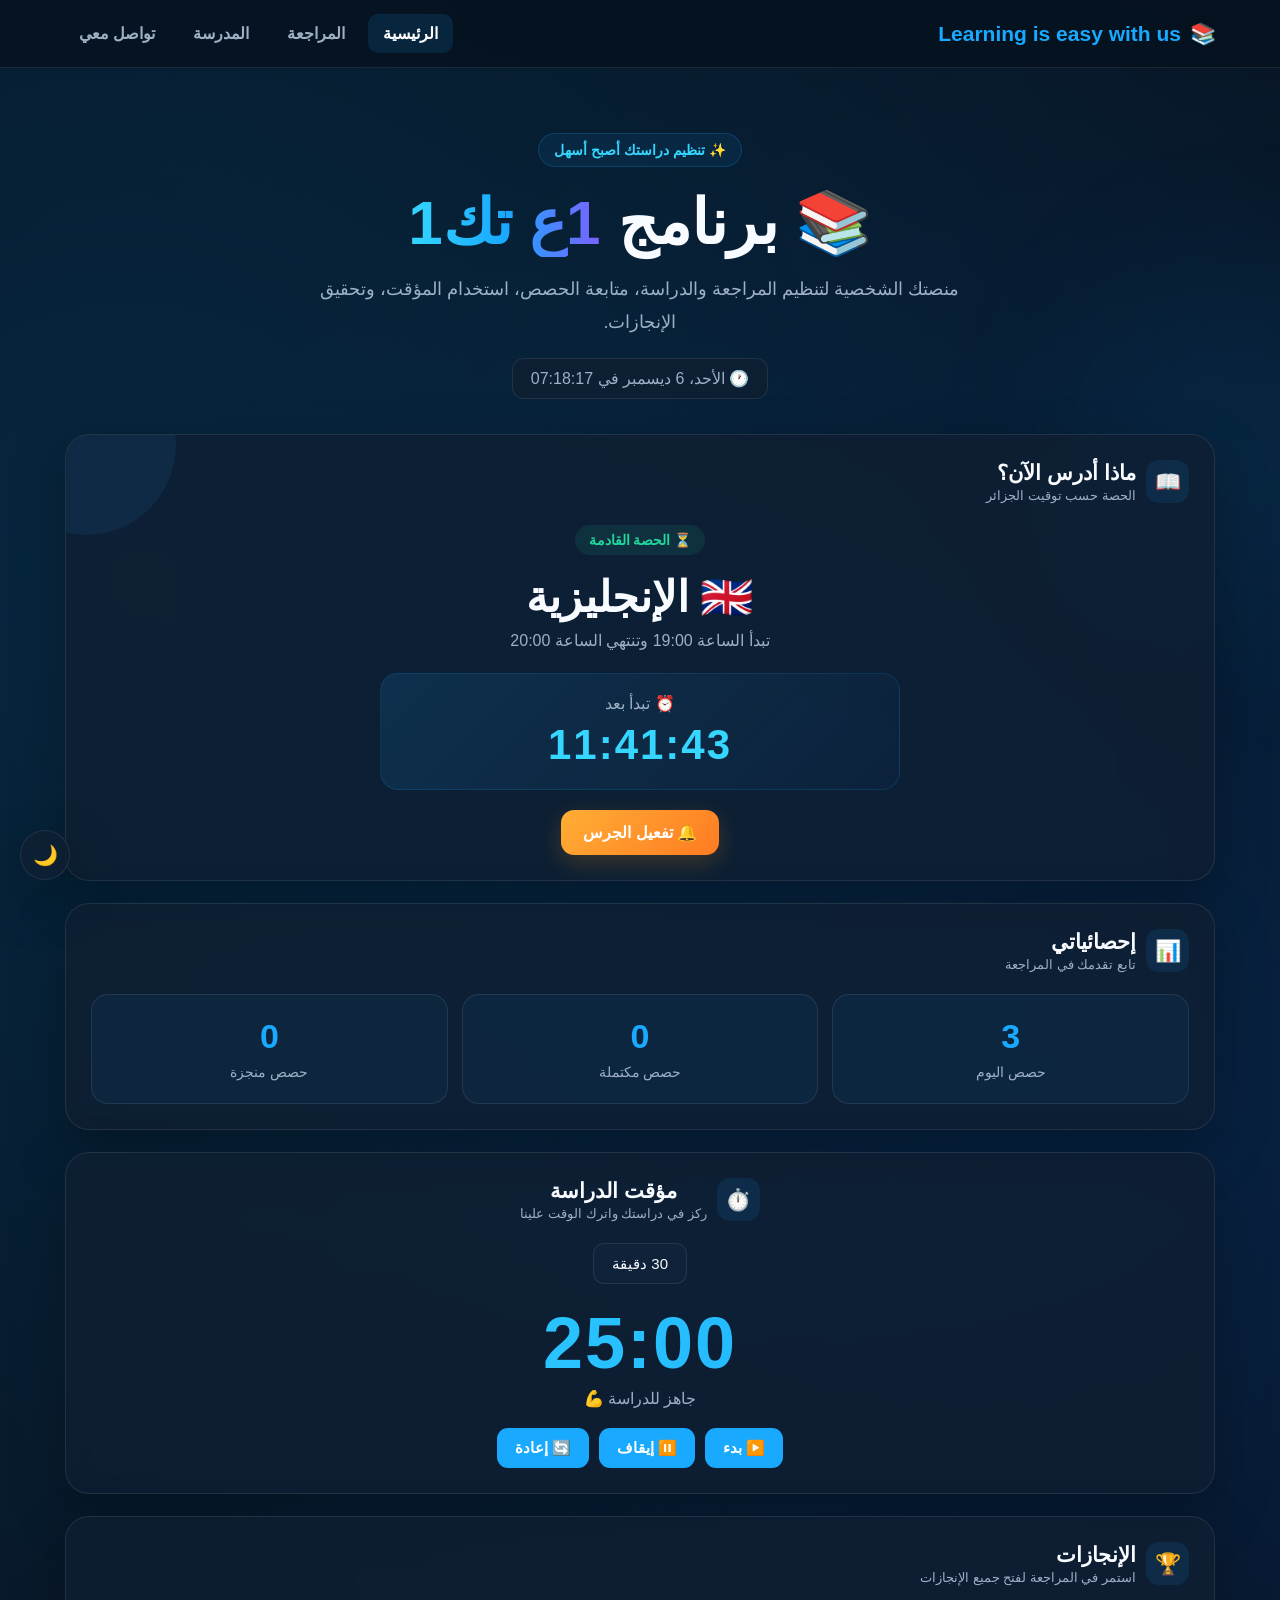
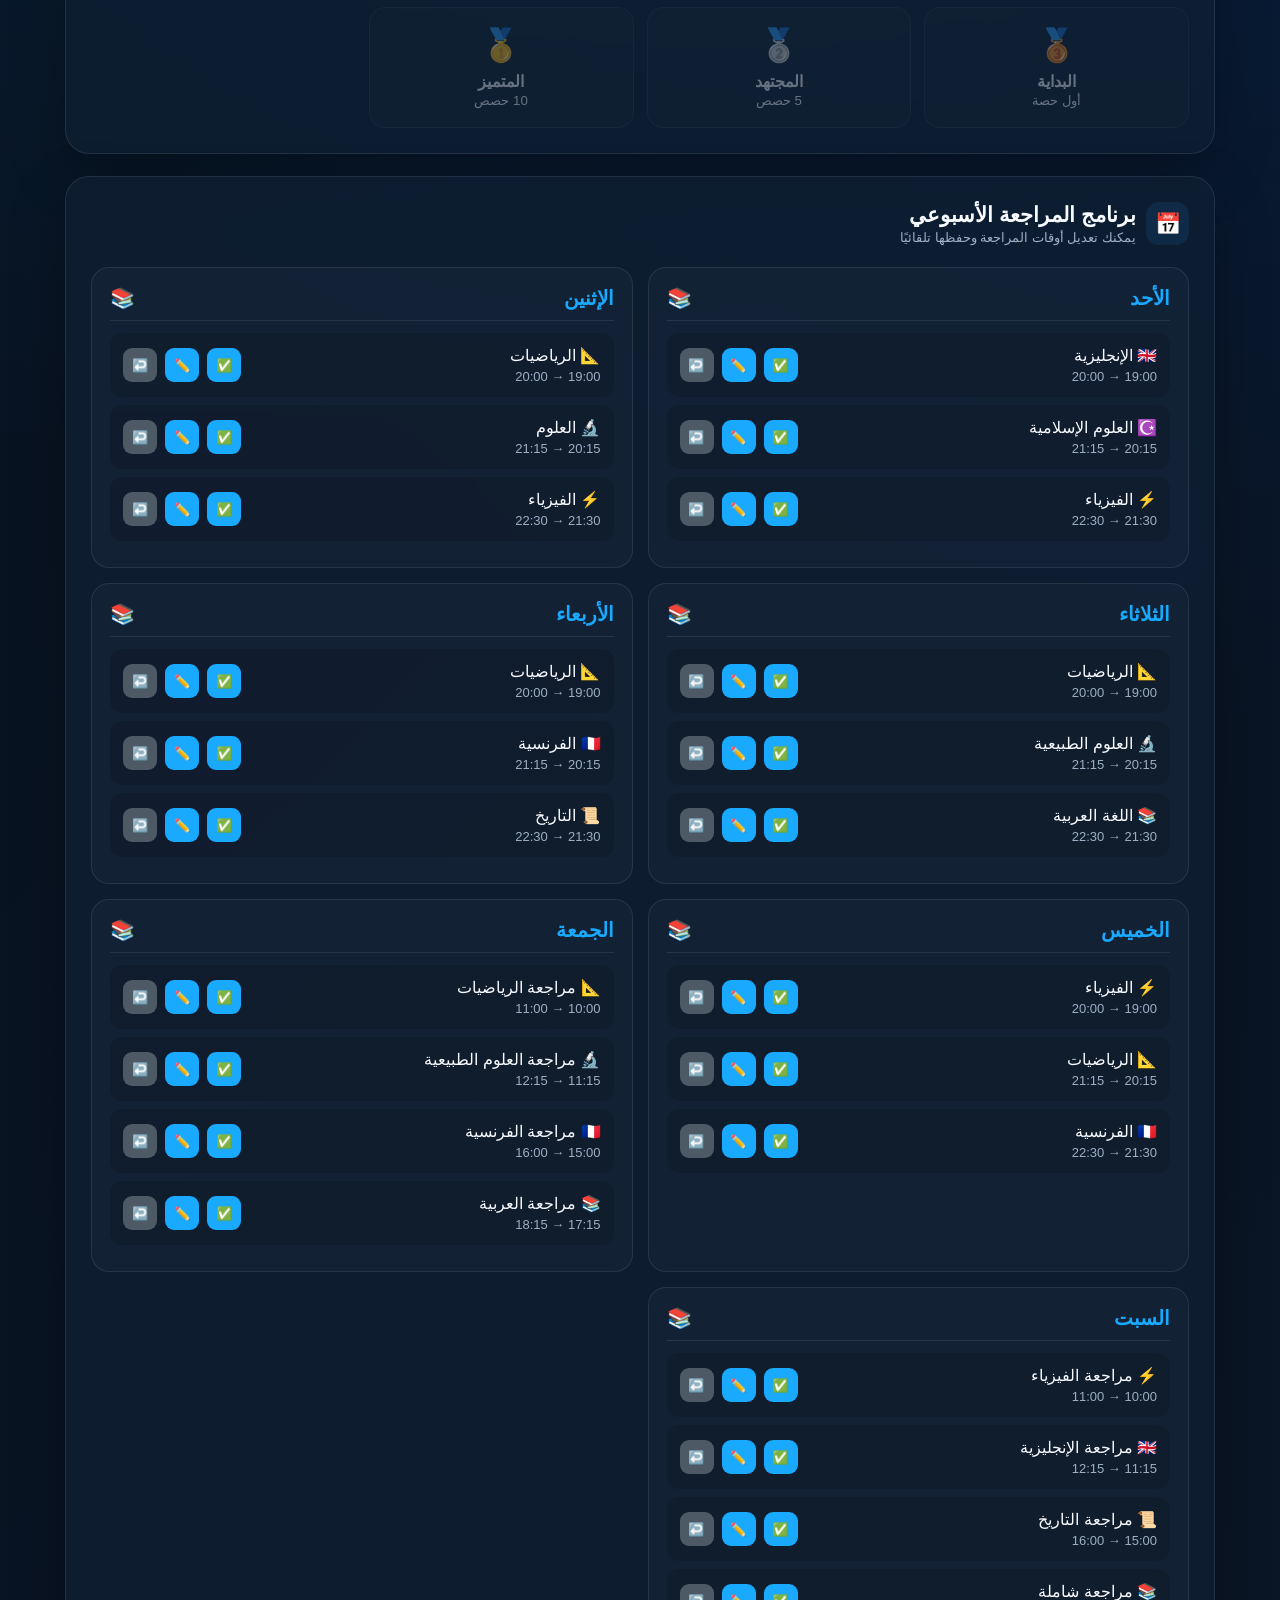
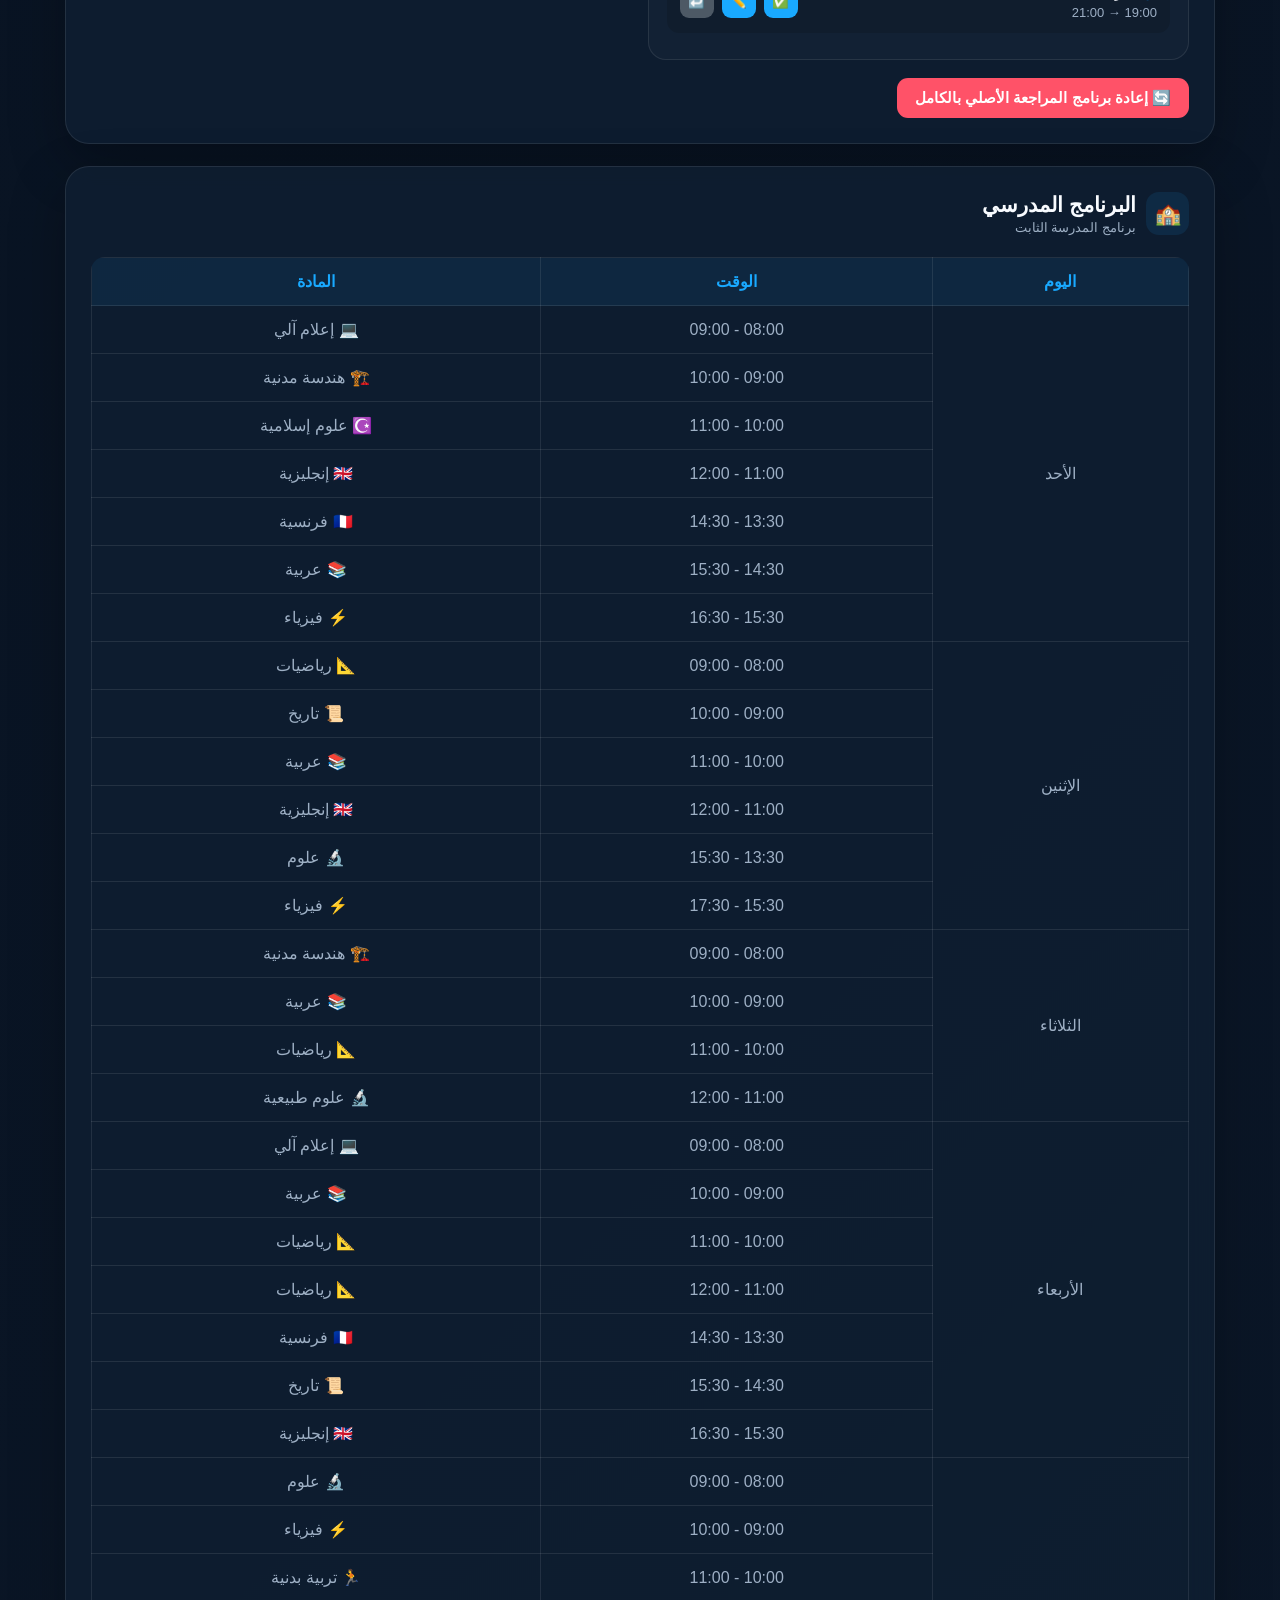
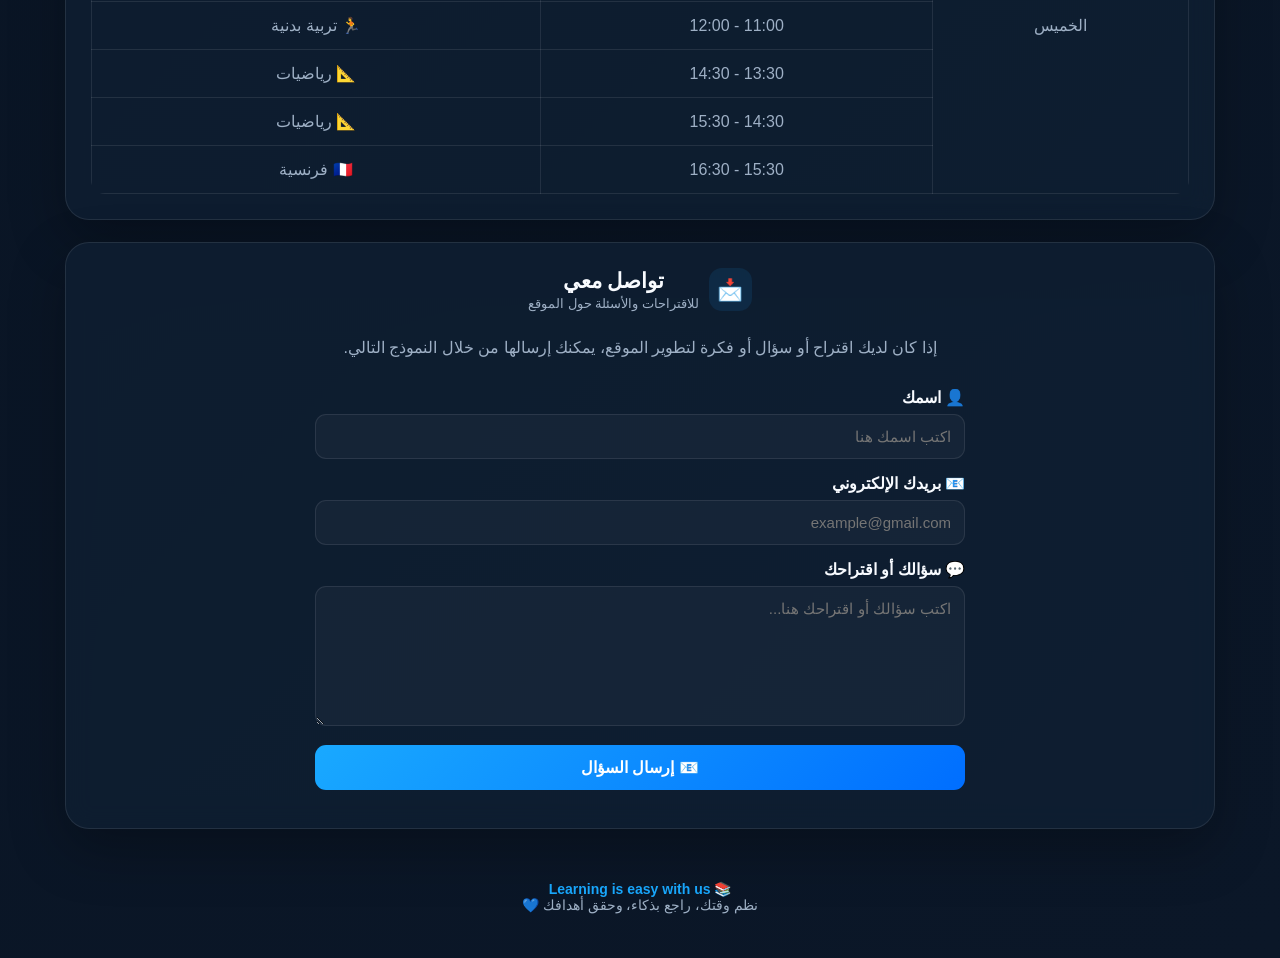
==== commit 060b249a: "Update print statement from 'Hello' to 'Goodbye'" ====
--- a/index.html
+++ b/index.html
@@ -7,25 +7,18 @@
 <title>Learning is easy with us | برنامج الدراسة والمراجعة</title>
 
 <meta name="description" content="Learning is easy with us لتنظيم الدراسة والمراجعة للسنة الأولى ثانوي تقني.">
-
 <meta name="keywords" content="Learning is easy with us, 1ع تك1, برنامج الدراسة, برنامج المراجعة, السنة الأولى ثانوي تقني">
-
 <meta name="author" content="Learning is easy with us">
-
 <meta name="robots" content="index, follow">
 
 <link rel="canonical" href="https://1-3in-tk1">
 
 <meta property="og:type" content="website">
-
 <meta property="og:title" content="Learning is easy with us">
-
 <meta property="og:description" content="برنامج الدراسة والمراجعة للسنة الأولى ثانوي تقني.">
-
 <meta property="og:url" content="https://1-3in-tk1">
 
 <style>
-
 :root{
     --bg:#07111f;
     --bg2:#0b1728;
@@ -820,5 +813,1820 @@
         min-width:32px;
     }
 }
-
 </style>
+</head>
+
+<body>
+
+<nav>
+    <div class="logo">
+        📚 <span>Learning is easy with us</span>
+    </div>
+
+    <div class="nav-links">
+        <a href="#home" class="active">الرئيسية</a>
+        <a href="#schedule-section">المراجعة</a>
+        <a href="#school-section">المدرسة</a>
+        <a href="#contact">تواصل معي</a>
+    </div>
+</nav>
+
+<button id="theme-button" onclick="toggleTheme()">🌙</button>
+
+<main class="container" id="home">
+
+<section class="hero">
+
+    <div class="hero-badge">
+        ✨ تنظيم دراستك أصبح أسهل
+    </div>
+
+    <h1>
+        📚 برنامج <span>1ع تك1</span>
+    </h1>
+
+    <p>
+        منصتك الشخصية لتنظيم المراجعة والدراسة،
+        متابعة الحصص، استخدام المؤقت، وتحقيق الإنجازات.
+    </p>
+
+    <div class="clock" id="clock">
+        🕐 جاري تحميل الوقت...
+    </div>
+
+</section>
+
+<section class="card current-card">
+
+    <div class="card-title">
+        <div class="title-icon">📖</div>
+        <div>
+            <h2>ماذا أدرس الآن؟</h2>
+            <div class="card-subtitle">الحصة حسب توقيت الجزائر</div>
+        </div>
+    </div>
+
+    <div class="current-lesson" id="currentLesson">
+        جاري التحقق من الحصة...
+    </div>
+
+    <div class="bell-area">
+        <button id="bellButton" class="bell-button" onclick="enableBell()">
+            🔔 تفعيل الجرس
+        </button>
+    </div>
+
+</section>
+
+<section class="card">
+
+    <div class="card-title">
+        <div class="title-icon">📊</div>
+        <div>
+            <h2>إحصائياتي</h2>
+            <div class="card-subtitle">تابع تقدمك في المراجعة</div>
+        </div>
+    </div>
+
+    <div class="stats">
+
+        <div class="stat">
+            <span class="stat-number" id="todayLessons">0</span>
+            <span class="stat-label">حصص اليوم</span>
+        </div>
+
+        <div class="stat">
+            <span class="stat-number" id="completedLessons">0</span>
+            <span class="stat-label">حصص مكتملة</span>
+        </div>
+
+        <div class="stat">
+            <span class="stat-number" id="studyHours">0</span>
+            <span class="stat-label">حصص منجزة</span>
+        </div>
+
+    </div>
+
+</section>
+
+<section class="card timer">
+
+    <div class="card-title" style="justify-content:center">
+        <div class="title-icon">⏱️</div>
+        <div>
+            <h2>مؤقت الدراسة</h2>
+            <div class="card-subtitle">ركز في دراستك واترك الوقت علينا</div>
+        </div>
+    </div>
+
+    <select id="timerSelect" onchange="changeTimer()">
+        <option value="30">30 دقيقة</option>
+        <option value="60">60 دقيقة</option>
+        <option value="120">2ساعة</option>
+    </select>
+
+    <div class="timer-display" id="timerDisplay">25:00</div>
+
+    <div id="timerStatus">جاهز للدراسة 💪</div>
+
+    <div class="timer-buttons">
+        <button onclick="startTimer()">▶️ بدء</button>
+        <button onclick="pauseTimer()">⏸️ إيقاف</button>
+        <button onclick="resetTimer()">🔄 إعادة</button>
+    </div>
+
+</section>
+
+<section class="card">
+
+    <div class="card-title">
+        <div class="title-icon">🏆</div>
+        <div>
+            <h2>الإنجازات</h2>
+            <div class="card-subtitle">استمر في المراجعة لفتح جميع الإنجازات</div>
+        </div>
+    </div>
+
+    <div class="achievements">
+
+        <div class="achievement" id="achievement1">
+            <span class="icon">🥉</span>
+            <strong>البداية</strong>
+            <br>
+            <small>أول حصة</small>
+        </div>
+
+        <div class="achievement" id="achievement5">
+            <span class="icon">🥈</span>
+            <strong>المجتهد</strong>
+            <br>
+            <small>5 حصص</small>
+        </div>
+
+        <div class="achievement" id="achievement10">
+            <span class="icon">🥇</span>
+            <strong>المتميز</strong>
+            <br>
+            <small>10 حصص</small>
+        </div>
+
+
+    </div>
+
+</section>
+
+<section class="card" id="schedule-section">
+
+    <div class="card-title">
+        <div class="title-icon">📅</div>
+        <div>
+            <h2>برنامج المراجعة الأسبوعي</h2>
+            <div class="card-subtitle">يمكنك تعديل أوقات المراجعة وحفظها تلقائيًا</div>
+        </div>
+    </div>
+
+    <div class="schedule" id="schedule"></div>
+
+    <button class="main-button reset-all" onclick="resetAllSchedule()">
+        🔄 إعادة برنامج المراجعة الأصلي بالكامل
+    </button>
+
+</section>
+
+<section class="card school-schedule" id="school-section">
+
+    <div class="card-title">
+        <div class="title-icon">🏫</div>
+        <div>
+            <h2>البرنامج المدرسي</h2>
+            <div class="card-subtitle">برنامج المدرسة الثابت</div>
+        </div>
+    </div>
+
+    <div class="table-wrap">
+        <table>
+            <thead>
+                <tr>
+                    <th>اليوم</th>
+                    <th>الوقت</th>
+                    <th>المادة</th>
+                </tr>
+            </thead>
+            <tbody id="schoolScheduleBody"></tbody>
+        </table>
+    </div>
+
+</section>
+
+<section class="card contact-card" id="contact">
+
+    <div class="card-title" style="justify-content:center">
+        <div class="title-icon">📩</div>
+        <div>
+            <h2>تواصل معي</h2>
+            <div class="card-subtitle">للاقتراحات والأسئلة حول الموقع</div>
+        </div>
+    </div>
+
+    <div class="contact-description">
+        إذا كان لديك اقتراح أو سؤال أو فكرة لتطوير الموقع،
+        يمكنك إرسالها من خلال النموذج التالي.
+    </div>
+
+    <form
+        class="contact-form"
+        id="contactForm"
+        action="https://formsubmit.co/ajax/a42d66ac3a3d45512c5b907c8ebcef1f"
+        method="POST"
+    >
+
+        <label for="visitorName">👤 اسمك</label>
+
+        <input
+            type="text"
+            id="visitorName"
+            name="name"
+            placeholder="اكتب اسمك هنا"
+            maxlength="80"
+            required
+        >
+
+        <label for="visitorEmail">📧 بريدك الإلكتروني</label>
+
+        <input
+            type="email"
+            id="visitorEmail"
+            name="email"
+            placeholder="example@gmail.com"
+            maxlength="150"
+            autocomplete="email"
+            required
+        >
+
+        <input
+            type="hidden"
+            id="replyTo"
+            name="_replyto"
+            value=""
+        >
+
+        <label for="visitorQuestion">💬 سؤالك أو اقتراحك</label>
+
+        <textarea
+            id="visitorQuestion"
+            name="message"
+            placeholder="اكتب سؤالك أو اقتراحك هنا..."
+            maxlength="1000"
+            required
+        ></textarea>
+
+        <input
+            type="hidden"
+            name="_subject"
+            value="رسالة جديدة من Learning is easy with us"
+        >
+
+        <input
+            type="hidden"
+            name="_template"
+            value="table"
+        >
+
+        <button
+            type="submit"
+            class="contact-submit"
+            id="contactSubmit"
+        >
+            📧 إرسال السؤال
+        </button>
+
+        <div id="contactStatus" aria-live="polite"></div>
+
+    </form>
+
+</section>
+
+</main>
+
+<footer>
+    <strong>📚 Learning is easy with us</strong>
+    <br>
+    نظم وقتك، راجع بذكاء، وحقق أهدافك 💙
+</footer>
+
+<div class="modal" id="editModal">
+
+    <div class="modal-content">
+
+        <h2>✏️ تعديل الحصة</h2>
+
+        <label>اليوم</label>
+        <input type="text" id="editDay" readonly>
+
+        <label>وقت البداية</label>
+        <input type="time" id="editStart">
+
+        <label>وقت النهاية</label>
+        <input type="time" id="editEnd">
+
+        <div class="modal-buttons">
+
+            <button class="save-button" onclick="saveEdit()">
+                💾 حفظ
+            </button>
+
+            <button class="cancel-button" onclick="closeModal()">
+                إلغاء
+            </button>
+
+        </div>
+
+    </div>
+
+</div>
+
+<script>
+
+const ALGERIA_TIMEZONE="Africa/Algiers";
+
+const originalSchedule={
+
+"الأحد":[
+{id:"sun-english",subject:"🇬🇧 الإنجليزية",start:"19:00",end:"20:00"},
+{id:"sun-islamic",subject:"☪️ العلوم الإسلامية",start:"20:15",end:"21:15"},
+{id:"sun-physics",subject:"⚡ الفيزياء",start:"21:30",end:"22:30"}
+],
+
+"الإثنين":[
+{id:"mon-math",subject:"📐 الرياضيات",start:"19:00",end:"20:00"},
+{id:"mon-science",subject:"🔬 العلوم",start:"20:15",end:"21:15"},
+{id:"mon-physics",subject:"⚡ الفيزياء",start:"21:30",end:"22:30"}
+],
+
+"الثلاثاء":[
+{id:"tue-math",subject:"📐 الرياضيات",start:"19:00",end:"20:00"},
+{id:"tue-natural-science",subject:"🔬 العلوم الطبيعية",start:"20:15",end:"21:15"},
+{id:"tue-arabic",subject:"📚 اللغة العربية",start:"21:30",end:"22:30"}
+],
+
+"الأربعاء":[
+{id:"wed-math",subject:"📐 الرياضيات",start:"19:00",end:"20:00"},
+{id:"wed-french",subject:"🇫🇷 الفرنسية",start:"20:15",end:"21:15"},
+{id:"wed-history",subject:"📜 التاريخ",start:"21:30",end:"22:30"}
+],
+
+"الخميس":[
+{id:"thu-physics",subject:"⚡ الفيزياء",start:"19:00",end:"20:00"},
+{id:"thu-math",subject:"📐 الرياضيات",start:"20:15",end:"21:15"},
+{id:"thu-french",subject:"🇫🇷 الفرنسية",start:"21:30",end:"22:30"}
+],
+
+"الجمعة":[
+{id:"fri-math",subject:"📐 مراجعة الرياضيات",start:"10:00",end:"11:00"},
+{id:"fri-natural-science",subject:"🔬 مراجعة العلوم الطبيعية",start:"11:15",end:"12:15"},
+{id:"fri-french",subject:"🇫🇷 مراجعة الفرنسية",start:"15:00",end:"16:00"},
+{id:"fri-arabic",subject:"📚 مراجعة العربية",start:"17:15",end:"18:15"},
+],
+
+"السبت":[
+{id:"sat-physics",subject:"⚡ مراجعة الفيزياء",start:"10:00",end:"11:00"},
+{id:"sat-english",subject:"🇬🇧 مراجعة الإنجليزية",start:"11:15",end:"12:15"},
+{id:"sat-history",subject:"📜 مراجعة التاريخ",start:"15:00",end:"16:00"},
+{id:"sat-comprehensive",subject:"📚 مراجعة شاملة",start:"19:00",end:"21:00"}
+]
+
+};
+
+let schedule =
+JSON.parse(localStorage.getItem("myStudySchedule")) ||
+JSON.parse(JSON.stringify(originalSchedule));
+
+const arabicDays={
+Sunday:"الأحد",
+Monday:"الإثنين",
+Tuesday:"الثلاثاء",
+Wednesday:"الأربعاء",
+Thursday:"الخميس",
+Friday:"الجمعة",
+Saturday:"السبت"
+};
+
+const schoolSchedule={
+
+"الأحد":[
+["08:00 - 09:00","💻 إعلام آلي"],
+["09:00 - 10:00","🏗️ هندسة مدنية"],
+["10:00 - 11:00","☪️ علوم إسلامية"],
+["11:00 - 12:00","🇬🇧 إنجليزية"],
+["13:30 - 14:30","🇫🇷 فرنسية"],
+["14:30 - 15:30","📚 عربية"],
+["15:30 - 16:30","⚡ فيزياء"]
+],
+
+"الإثنين":[
+["08:00 - 09:00","📐 رياضيات"],
+["09:00 - 10:00","📜 تاريخ"],
+["10:00 - 11:00","📚 عربية"],
+["11:00 - 12:00","🇬🇧 إنجليزية"],
+["13:30 - 15:30","🔬 علوم"],
+["15:30 - 17:30","⚡ فيزياء"]
+],
+
+"الثلاثاء":[
+["08:00 - 09:00","🏗️ هندسة مدنية"],
+["09:00 - 10:00","📚 عربية"],
+["10:00 - 11:00","📐 رياضيات"],
+["11:00 - 12:00","🔬 علوم طبيعية"]
+],
+
+"الأربعاء":[
+["08:00 - 09:00","💻 إعلام آلي"],
+["09:00 - 10:00","📚 عربية"],
+["10:00 - 11:00","📐 رياضيات"],
+["11:00 - 12:00","📐 رياضيات"],
+["13:30 - 14:30","🇫🇷 فرنسية"],
+["14:30 - 15:30","📜 تاريخ"],
+["15:30 - 16:30","🇬🇧 إنجليزية"]
+],
+
+"الخميس":[
+["08:00 - 09:00","🔬 علوم"],
+["09:00 - 10:00","⚡ فيزياء"],
+["10:00 - 11:00","🏃 تربية بدنية"],
+["11:00 - 12:00","🏃 تربية بدنية"],
+["13:30 - 14:30","📐 رياضيات"],
+["14:30 - 15:30","📐 رياضيات"],
+["15:30 - 16:30","🇫🇷 فرنسية"]
+]
+
+};
+
+function timeToMinutes(time){
+
+    const parts=time.split(":");
+
+    return Number(parts[0])*60+
+           Number(parts[1]);
+}
+
+function formatRemaining(seconds){
+
+    seconds=Math.max(0,Math.floor(seconds));
+
+    const hours=Math.floor(seconds/3600);
+
+    const minutes=
+        Math.floor((seconds%3600)/60);
+
+    const secs=seconds%60;
+
+    if(hours){
+
+        return String(hours).padStart(2,"0")+":"+
+               String(minutes).padStart(2,"0")+":"+
+               String(secs).padStart(2,"0");
+    }
+
+    return String(minutes).padStart(2,"0")+":"+
+           String(secs).padStart(2,"0");
+}
+
+function getAlgeriaTime(){
+
+    const parts=new Intl.DateTimeFormat(
+        "en-US",
+        {
+            timeZone:ALGERIA_TIMEZONE,
+            weekday:"long",
+            hour:"2-digit",
+            minute:"2-digit",
+            second:"2-digit",
+            hour12:false
+        }
+    ).formatToParts(new Date());
+
+    const result={};
+
+    parts.forEach(part=>{
+
+        if(part.type!=="literal"){
+            result[part.type]=part.value;
+        }
+
+    });
+
+    let hour=Number(result.hour);
+
+    if(hour===24) hour=0;
+
+    return{
+        weekday:result.weekday,
+        hour,
+        minute:Number(result.minute),
+        second:Number(result.second)
+    };
+}
+
+function updateClock(){
+
+    const formatter=new Intl.DateTimeFormat(
+        "ar-DZ",
+        {
+            timeZone:ALGERIA_TIMEZONE,
+            weekday:"long",
+            day:"numeric",
+            month:"long",
+            hour:"2-digit",
+            minute:"2-digit",
+            second:"2-digit",
+            hour12:false
+        }
+    );
+
+    document.getElementById("clock").textContent=
+        "🕐 "+formatter.format(new Date());
+}
+
+
+/* =========================================================
+   🔔 نظام جرس المدرسة — الإصلاح
+========================================================= */
+
+let audioContext=null;
+
+let alarmRinging=false;
+
+let schoolBellInterval=null;
+
+let bellEnabled=
+    localStorage.getItem("studyBellEnabled")==="true";
+
+
+/*
+ * إنشاء AudioContext
+ */
+
+function createAudioContext(){
+
+    const AudioContextClass=
+        window.AudioContext||
+        window.webkitAudioContext;
+
+    if(!AudioContextClass){
+        return null;
+    }
+
+    if(!audioContext){
+
+        audioContext=
+            new AudioContextClass();
+    }
+
+    if(audioContext.state==="suspended"){
+
+        audioContext.resume().catch(()=>{});
+    }
+
+    return audioContext;
+}
+
+
+/*
+ * 🔔 صوت جرس المدرسة
+ *
+ * نصنع الجرس من عدة ترددات معدنية
+ * بدل صوت صفارة بسيط.
+ */
+
+function playSchoolBell(){
+
+    const ctx=createAudioContext();
+
+    if(!ctx){
+        return;
+    }
+
+    const ring=()=>{
+
+        const now=ctx.currentTime;
+
+        /*
+         * الترددات المعدنية للجرس
+         */
+
+        const tones=[
+            [520,.55],
+            [780,.40],
+            [1040,.30],
+            [1300,.22],
+            [1560,.15],
+            [2080,.08]
+        ];
+
+        tones.forEach(([frequency,volume])=>{
+
+            const oscillator=
+                ctx.createOscillator();
+
+            const gain=
+                ctx.createGain();
+
+            oscillator.type="sine";
+
+            oscillator.frequency.setValueAtTime(
+                frequency,
+                now
+            );
+
+            gain.gain.setValueAtTime(
+                0.0001,
+                now
+            );
+
+            gain.gain.exponentialRampToValueAtTime(
+                volume,
+                now+.025
+            );
+
+            gain.gain.exponentialRampToValueAtTime(
+                0.0001,
+                now+1.0
+            );
+
+            oscillator.connect(gain);
+
+            gain.connect(ctx.destination);
+
+            oscillator.start(now);
+
+            oscillator.stop(now+1.05);
+        });
+    };
+
+    if(ctx.state==="suspended"){
+
+        ctx.resume()
+            .then(ring)
+            .catch(()=>{});
+
+    }else{
+
+        ring();
+    }
+}
+
+
+/*
+ * 🔔 تشغيل المنبه باستمرار
+ */
+
+function startAlarm(){
+
+    if(!bellEnabled){
+        return;
+    }
+
+    if(alarmRinging){
+        return;
+    }
+
+    const ctx=createAudioContext();
+
+    if(!ctx){
+        return;
+    }
+
+    const begin=()=>{
+
+        if(alarmRinging){
+            return;
+        }
+
+        alarmRinging=true;
+
+        const button=
+            document.getElementById("bellButton");
+
+        if(button){
+
+            button.classList.remove("active");
+
+            button.classList.add("ringing");
+
+            button.textContent=
+                "🛑 إيقاف المنبه";
+        }
+
+        /*
+         * الرنة الأولى مباشرة
+         */
+
+        playSchoolBell();
+
+        /*
+         * رنة جديدة كل 1.15 ثانية
+         */
+
+        schoolBellInterval=
+            setInterval(()=>{
+
+                if(!alarmRinging){
+                    return;
+                }
+
+                playSchoolBell();
+
+            },1150);
+    };
+
+    if(ctx.state==="suspended"){
+
+        ctx.resume()
+            .then(begin)
+            .catch(()=>{});
+
+    }else{
+
+        begin();
+    }
+}
+
+
+/*
+ * 🛑 إيقاف المنبه
+ */
+
+function stopAlarm(){
+
+    alarmRinging=false;
+
+    if(schoolBellInterval){
+
+        clearInterval(
+            schoolBellInterval
+        );
+
+        schoolBellInterval=null;
+    }
+
+    const button=
+        document.getElementById("bellButton");
+
+    if(!button){
+        return;
+    }
+
+    button.classList.remove("ringing");
+
+    if(bellEnabled){
+
+        button.classList.add("active");
+
+        button.textContent=
+            "🔕 إيقاف الجرس";
+
+    }else{
+
+        button.classList.remove("active");
+
+        button.textContent=
+            "🔔 تفعيل الجرس";
+    }
+}
+
+
+/*
+ * 🔘 زر تفعيل الجرس
+ */
+
+function enableBell(){
+
+    /*
+     * إذا كان الجرس يعمل،
+     * فالضغط على الزر يوقفه.
+     */
+
+    if(alarmRinging){
+
+        stopAlarm();
+
+        return;
+    }
+
+    const ctx=createAudioContext();
+
+    if(!ctx){
+
+        alert(
+            "متصفحك لا يدعم تشغيل الجرس."
+        );
+
+        return;
+    }
+
+    /*
+     * تشغيل AudioContext بعد ضغط المستخدم
+     */
+
+    if(ctx.state==="suspended"){
+
+        ctx.resume().catch(()=>{});
+    }
+
+    bellEnabled=!bellEnabled;
+
+    localStorage.setItem(
+        "studyBellEnabled",
+        String(bellEnabled)
+    );
+
+    const button=
+        document.getElementById("bellButton");
+
+    if(bellEnabled){
+
+        button.classList.add("active");
+
+        button.textContent=
+            "🔕 إيقاف الجرس";
+
+        /*
+         * رنة اختبار عند التفعيل.
+         * هذا مهم حتى يسمح المتصفح بالصوت.
+         */
+
+        setTimeout(()=>{
+
+            playSchoolBell();
+
+        },100);
+
+    }else{
+
+        stopAlarm();
+    }
+}
+
+
+/*
+ * تحميل حالة الجرس من المتصفح
+ */
+
+function loadBellState(){
+
+    const button=
+        document.getElementById("bellButton");
+
+    if(!button){
+        return;
+    }
+
+    if(bellEnabled){
+
+        button.classList.add("active");
+
+        button.textContent=
+            "🔕 إيقاف الجرس";
+
+    }else{
+
+        button.classList.remove("active");
+
+        button.textContent=
+            "🔔 تفعيل الجرس";
+    }
+}
+
+
+/* =========================================================
+   الحصة الحالية
+========================================================= */
+
+let lastStartBell="";
+let lastEndBell="";
+
+function updateCurrentLesson(){
+
+    const now=getAlgeriaTime();
+
+    const day=arabicDays[now.weekday];
+
+    const currentSeconds=
+        now.hour*3600+
+        now.minute*60+
+        now.second;
+
+    const lessons=schedule[day]||[];
+
+    const sortedLessons=[...lessons].sort(
+        (a,b)=>
+            timeToMinutes(a.start)-
+            timeToMinutes(b.start)
+    );
+
+    let currentLesson=null;
+    let nextLesson=null;
+
+    for(const lesson of sortedLessons){
+
+        const startSeconds=
+            timeToMinutes(lesson.start)*60;
+
+        const endSeconds=
+            timeToMinutes(lesson.end)*60;
+
+        if(
+            currentSeconds>=startSeconds&&
+            currentSeconds<endSeconds
+        ){
+
+            currentLesson=lesson;
+
+            break;
+        }
+
+        if(
+            startSeconds>currentSeconds&&
+            !nextLesson
+        ){
+
+            nextLesson=lesson;
+        }
+    }
+
+    const container=
+        document.getElementById("currentLesson");
+
+    if(currentLesson){
+
+        const startSeconds=
+            timeToMinutes(currentLesson.start)*60;
+
+        const endSeconds=
+            timeToMinutes(currentLesson.end)*60;
+
+        const remaining=
+            endSeconds-currentSeconds;
+
+        container.innerHTML=`
+
+            <div class="lesson-status">
+                🔴 الحصة جارية الآن
+            </div>
+
+            <div class="current-subject">
+                ${currentLesson.subject}
+            </div>
+
+            <div class="current-time">
+                ${currentLesson.start} → ${currentLesson.end}
+            </div>
+
+            <div class="school-timer">
+
+                <div class="school-timer-label">
+                    ⏳ الوقت المتبقي لإكمال الحصة
+                </div>
+
+                <div class="school-timer-display">
+                    ${formatRemaining(remaining)}
+                </div>
+
+            </div>
+        `;
+
+        const lessonKey=
+            day+"-"+
+            (currentLesson.id||currentLesson.subject)+
+            "-"+
+            currentLesson.start;
+
+        /*
+         * 🔔 جرس بداية الحصة
+         */
+
+        if(
+            currentSeconds>=startSeconds&&
+            currentSeconds<=startSeconds+3&&
+            lastStartBell!==lessonKey
+        ){
+
+            lastStartBell=lessonKey;
+
+            if(bellEnabled){
+
+                startAlarm();
+            }
+        }
+
+        /*
+         * 🔔 جرس نهاية الحصة
+         */
+
+        if(
+            remaining<=3&&
+            remaining>=0&&
+            lastEndBell!==lessonKey
+        ){
+
+            lastEndBell=lessonKey;
+
+            if(bellEnabled){
+
+                startAlarm();
+            }
+        }
+
+        return;
+    }
+
+    if(nextLesson){
+
+        const startSeconds=
+            timeToMinutes(nextLesson.start)*60;
+
+        const secondsUntil=
+            startSeconds-currentSeconds;
+
+        container.innerHTML=`
+
+            <div class="lesson-status">
+                ⏳ الحصة القادمة
+            </div>
+
+            <div class="current-subject">
+                ${nextLesson.subject}
+            </div>
+
+            <div class="current-time">
+                تبدأ الساعة ${nextLesson.start}
+                وتنتهي الساعة ${nextLesson.end}
+            </div>
+
+            <div class="school-timer">
+
+                <div class="school-timer-label">
+                    ⏰ تبدأ بعد
+                </div>
+
+                <div class="school-timer-display">
+                    ${formatRemaining(secondsUntil)}
+                </div>
+
+            </div>
+        `;
+
+        return;
+    }
+
+    if(!lessons.length){
+
+        container.innerHTML=`
+
+            <div class="lesson-status">
+                💤 لا توجد حصص مراجعة اليوم
+            </div>
+
+            <div class="current-subject">
+                استمتع بوقتك 💙
+            </div>
+
+            <div class="current-time">
+                لا توجد مادة مبرمجة لهذا اليوم.
+            </div>
+        `;
+
+        return;
+    }
+
+    container.innerHTML=`
+
+        <div class="lesson-status">
+            ✅ انتهت حصص اليوم
+        </div>
+
+        <div class="current-subject">
+            أحسنت! 🎉
+        </div>
+
+        <div class="current-time">
+            يمكنك الآن الراحة أو المراجعة.
+        </div>
+    `;
+}
+
+
+/* =========================================================
+   برنامج المراجعة
+========================================================= */
+
+function renderSchedule(){
+
+    const container=
+        document.getElementById("schedule");
+
+    container.innerHTML="";
+
+    Object.keys(schedule).forEach(day=>{
+
+        const dayCard=
+            document.createElement("div");
+
+        dayCard.className="day-card";
+
+        dayCard.innerHTML=
+            `<div class="day-title">
+                <span>${day}</span>
+                <span>📚</span>
+            </div>`;
+
+        schedule[day].forEach(lesson=>{
+
+            const completed=
+                localStorage.getItem(
+                    `completed-${lesson.id}`
+                )==="true";
+
+            const lessonDiv=
+                document.createElement("div");
+
+            lessonDiv.className=
+                "lesson"+
+                (completed?" completed":"");
+
+            lessonDiv.innerHTML=`
+
+                <div class="lesson-info">
+
+                    <div>${lesson.subject}</div>
+
+                    <div class="lesson-time">
+                        ${lesson.start} → ${lesson.end}
+                    </div>
+
+                </div>
+
+                <button
+                    title="إنجاز"
+                    onclick="toggleComplete('${lesson.id}')">
+                    ${completed?"↩️":"✅"}
+                </button>
+
+                <button
+                    title="تعديل"
+                    onclick="openEdit('${day}','${lesson.id}')">
+                    ✏️
+                </button>
+
+                <button
+                    class="restore"
+                    title="إرجاع الوقت الأصلي"
+                    onclick="restoreLesson('${day}','${lesson.id}')">
+                    ↩️
+                </button>
+            `;
+
+            dayCard.appendChild(lessonDiv);
+        });
+
+        container.appendChild(dayCard);
+    });
+
+    updateStats();
+    updateCurrentLesson();
+}
+
+function toggleComplete(id){
+
+    const key=`completed-${id}`;
+
+    const current=
+        localStorage.getItem(key)==="true";
+
+    localStorage.setItem(
+        key,
+        String(!current)
+    );
+
+    renderSchedule();
+}
+
+function updateStats(){
+
+    const allLessons=
+        Object.values(schedule).flat();
+
+    const completed=
+        allLessons.filter(
+            lesson=>
+                localStorage.getItem(
+                    `completed-${lesson.id}`
+                )==="true"
+        ).length;
+
+    document.getElementById(
+        "completedLessons"
+    ).textContent=completed;
+
+    const now=getAlgeriaTime();
+
+    const today=arabicDays[now.weekday];
+
+    const todayLessons=
+        schedule[today]||[];
+
+    document.getElementById(
+        "todayLessons"
+    ).textContent=
+        todayLessons.length;
+
+    document.getElementById(
+        "studyHours"
+    ).textContent=
+        completed;
+
+    const achievements=[
+        ["achievement1",1],
+        ["achievement5",5],
+        ["achievement10",10],
+        ["achievement25",25]
+    ];
+
+    achievements.forEach(item=>{
+
+        const element=
+            document.getElementById(item[0]);
+
+        if(element){
+
+            element.classList.toggle(
+                "unlocked",
+                completed>=item[1]
+            );
+        }
+    });
+}
+
+
+/* =========================================================
+   تعديل الحصص
+========================================================= */
+
+let editingDay=null;
+let editingId=null;
+
+function openEdit(day,id){
+
+    const lesson=
+        schedule[day].find(
+            item=>item.id===id
+        );
+
+    if(!lesson)return;
+
+    editingDay=day;
+    editingId=id;
+
+    document.getElementById("editDay").value=day;
+
+    document.getElementById("editStart").value=
+        lesson.start;
+
+    document.getElementById("editEnd").value=
+        lesson.end;
+
+    document.getElementById("editModal").style.display=
+        "flex";
+}
+
+function closeModal(){
+
+    document.getElementById("editModal").style.display=
+        "none";
+
+    editingDay=null;
+    editingId=null;
+}
+
+function saveEdit(){
+
+    if(!editingDay||!editingId)return;
+
+    const start=
+        document.getElementById("editStart").value;
+
+    const end=
+        document.getElementById("editEnd").value;
+
+    if(!start||!end){
+
+        alert("اختر وقت البداية والنهاية.");
+
+        return;
+    }
+
+    if(
+        timeToMinutes(start)>=
+        timeToMinutes(end)
+    ){
+
+        alert(
+            "وقت النهاية يجب أن يكون بعد وقت البداية."
+        );
+
+        return;
+    }
+
+    const lesson=
+        schedule[editingDay].find(
+            item=>item.id===editingId
+        );
+
+    if(lesson){
+
+        lesson.start=start;
+        lesson.end=end;
+    }
+
+    localStorage.setItem(
+        "myStudySchedule",
+        JSON.stringify(schedule)
+    );
+
+    closeModal();
+
+    renderSchedule();
+}
+
+function restoreLesson(day,id){
+
+    const original=
+        originalSchedule[day].find(
+            item=>item.id===id
+        );
+
+    const current=
+        schedule[day].find(
+            item=>item.id===id
+        );
+
+    if(!original||!current)return;
+
+    current.start=original.start;
+    current.end=original.end;
+
+    localStorage.setItem(
+        "myStudySchedule",
+        JSON.stringify(schedule)
+    );
+
+    renderSchedule();
+}
+
+function resetAllSchedule(){
+
+    if(!confirm(
+        "هل تريد إعادة برنامج المراجعة الأصلي بالكامل؟"
+    )){
+        return;
+    }
+
+    schedule=
+        JSON.parse(
+            JSON.stringify(originalSchedule)
+        );
+
+    localStorage.setItem(
+        "myStudySchedule",
+        JSON.stringify(schedule)
+    );
+
+    renderSchedule();
+
+    alert("تمت إعادة البرنامج الأصلي ✅");
+}
+
+
+/* =========================================================
+   الوضع الليلي / النهاري
+========================================================= */
+
+function toggleTheme(){
+
+    document.body.classList.toggle("light");
+
+    const light=
+        document.body.classList.contains("light");
+
+    localStorage.setItem(
+        "studyTheme",
+        light?"light":"dark"
+    );
+
+    document.getElementById(
+        "theme-button"
+    ).textContent=
+        light?"☀️":"🌙";
+}
+
+function loadTheme(){
+
+    const light=
+        localStorage.getItem("studyTheme")==="light";
+
+    document.body.classList.toggle(
+        "light",
+        light
+    );
+
+    document.getElementById(
+        "theme-button"
+    ).textContent=
+        light?"☀️":"🌙";
+}
+
+
+/* =========================================================
+   مؤقت الدراسة
+========================================================= */
+
+let timerSeconds=25*60;
+
+let timerInterval=null;
+
+let timerRunning=false;
+
+function formatTimer(seconds){
+
+    const minutes=
+        Math.floor(seconds/60);
+
+    const secs=
+        seconds%60;
+
+    return String(minutes).padStart(2,"0")+
+        ":"+
+        String(secs).padStart(2,"0");
+}
+
+function updateTimerDisplay(){
+
+    document.getElementById(
+        "timerDisplay"
+    ).textContent=
+        formatTimer(timerSeconds);
+}
+
+function changeTimer(){
+
+    if(timerRunning)return;
+
+    const minutes=
+        Number(
+            document.getElementById(
+                "timerSelect"
+            ).value
+        );
+
+    timerSeconds=minutes*60;
+
+    document.getElementById(
+        "timerStatus"
+    ).textContent=
+        "جاهز للدراسة 💪";
+
+    updateTimerDisplay();
+}
+
+function startTimer(){
+
+    if(timerRunning)return;
+
+    /*
+     * يسمح بتشغيل الصوت لاحقًا
+     */
+
+    createAudioContext();
+
+    timerRunning=true;
+
+    document.getElementById(
+        "timerStatus"
+    ).textContent=
+        "📚 وقت الدراسة الآن...";
+
+    timerInterval=
+        setInterval(()=>{
+
+            if(timerSeconds>0){
+
+                timerSeconds--;
+
+                updateTimerDisplay();
+
+            }else{
+
+                finishTimer();
+            }
+
+        },1000);
+}
+
+function pauseTimer(){
+
+    if(!timerRunning)return;
+
+    clearInterval(timerInterval);
+
+    timerInterval=null;
+
+    timerRunning=false;
+
+    document.getElementById(
+        "timerStatus"
+    ).textContent=
+        "⏸️ تم إيقاف المؤقت مؤقتًا";
+}
+
+function resetTimer(){
+
+    clearInterval(timerInterval);
+
+    timerInterval=null;
+
+    timerRunning=false;
+
+    const minutes=
+        Number(
+            document.getElementById(
+                "timerSelect"
+            ).value
+        );
+
+    timerSeconds=minutes*60;
+
+    document.getElementById(
+        "timerStatus"
+    ).textContent=
+        "جاهز للدراسة 💪";
+
+    updateTimerDisplay();
+}
+
+function finishTimer(){
+
+    clearInterval(timerInterval);
+
+    timerInterval=null;
+
+    timerRunning=false;
+
+    timerSeconds=0;
+
+    updateTimerDisplay();
+
+    document.getElementById(
+        "timerStatus"
+    ).textContent=
+        "🎉 انتهى وقت الدراسة!";
+
+    if(bellEnabled){
+
+        startAlarm();
+
+    }else{
+
+        alert(
+            "🎉 انتهى وقت الدراسة! أحسنت."
+        );
+    }
+}
+
+
+/* =========================================================
+   برنامج المدرسة
+========================================================= */
+
+function renderSchoolSchedule(){
+
+    const body=
+        document.getElementById(
+            "schoolScheduleBody"
+        );
+
+    body.innerHTML="";
+
+    Object.entries(
+        schoolSchedule
+    ).forEach(([day,items])=>{
+
+        items.forEach((item,index)=>{
+
+            const row=
+                document.createElement("tr");
+
+            if(index===0){
+
+                const dayCell=
+                    document.createElement("td");
+
+                dayCell.rowSpan=
+                    items.length;
+
+                dayCell.textContent=day;
+
+                row.appendChild(dayCell);
+            }
+
+            row.innerHTML+=`
+                <td>${item[0]}</td>
+                <td>${item[1]}</td>
+            `;
+
+            body.appendChild(row);
+        });
+    });
+}
+
+
+/* =========================================================
+   نموذج التواصل
+========================================================= */
+
+const contactForm=
+    document.getElementById("contactForm");
+
+const contactSubmit=
+    document.getElementById("contactSubmit");
+
+const contactStatus=
+    document.getElementById("contactStatus");
+
+contactForm.addEventListener(
+    "submit",
+    async event=>{
+
+        event.preventDefault();
+
+        const name=
+            document.getElementById(
+                "visitorName"
+            ).value.trim();
+
+        const email=
+            document.getElementById(
+                "visitorEmail"
+            ).value.trim();
+
+        const message=
+            document.getElementById(
+                "visitorQuestion"
+            ).value.trim();
+
+        if(!name||!email||!message){
+
+            contactStatus.textContent=
+                "⚠️ اكتب اسمك وبريدك الإلكتروني وسؤالك أو اقتراحك أولاً.";
+
+            contactStatus.className=
+                "contact-error";
+
+            return;
+        }
+
+        const emailPattern=
+            /^[^\s@]+@[^\s@]+\.[^\s@]+$/;
+
+        if(!emailPattern.test(email)){
+
+            contactStatus.textContent=
+                "⚠️ أدخل بريدًا إلكترونيًا صحيحًا.";
+
+            contactStatus.className=
+                "contact-error";
+
+            return;
+        }
+
+        document.getElementById(
+            "replyTo"
+        ).value=email;
+
+        contactSubmit.disabled=true;
+
+        contactSubmit.textContent=
+            "⏳ جارٍ إرسال السؤال...";
+
+        contactStatus.textContent="";
+
+        try{
+
+            const response=
+                await fetch(
+                    contactForm.action,
+                    {
+                        method:"POST",
+                        headers:{
+                            "Accept":
+                                "application/json"
+                        },
+                        body:
+                            new FormData(
+                                contactForm
+                            )
+                    }
+                );
+
+            const data=
+                await response.json()
+                .catch(()=>({}));
+
+            if(
+                !response.ok||
+                data.success===false
+            ){
+
+                throw new Error(
+                    "Send failed"
+                );
+            }
+
+            contactStatus.textContent=
+                "✅ تم إرسال سؤالك بنجاح! شكرًا لك.";
+
+            contactStatus.className=
+                "contact-success";
+
+            contactForm.reset();
+
+        }catch(error){
+
+            contactStatus.textContent=
+                "❌ لم يتم الإرسال. تأكد من تفعيل FormSubmit من الرسالة التي وصلتك إلى Gmail.";
+
+            contactStatus.className=
+                "contact-error";
+        }
+
+        contactSubmit.disabled=false;
+
+        contactSubmit.textContent=
+            "📧 إرسال السؤال";
+    }
+);
+
+
+/* =========================================================
+   النافذة
+========================================================= */
+
+document.getElementById(
+    "editModal"
+).addEventListener(
+    "click",
+    event=>{
+
+        if(
+            event.target===
+            event.currentTarget
+        ){
+
+            closeModal();
+        }
+    }
+);
+
+
+/* =========================================================
+   تشغيل الموقع
+========================================================= */
+
+loadTheme();
+
+loadBellState();
+
+renderSchedule();
+
+renderSchoolSchedule();
+
+updateClock();
+
+updateCurrentLesson();
+
+updateTimerDisplay();
+
+
+setInterval(()=>{
+
+    updateClock();
+
+    updateCurrentLesson();
+
+    updateStats();
+
+},1000);
+
+</script>
+
+</body>
+</html>
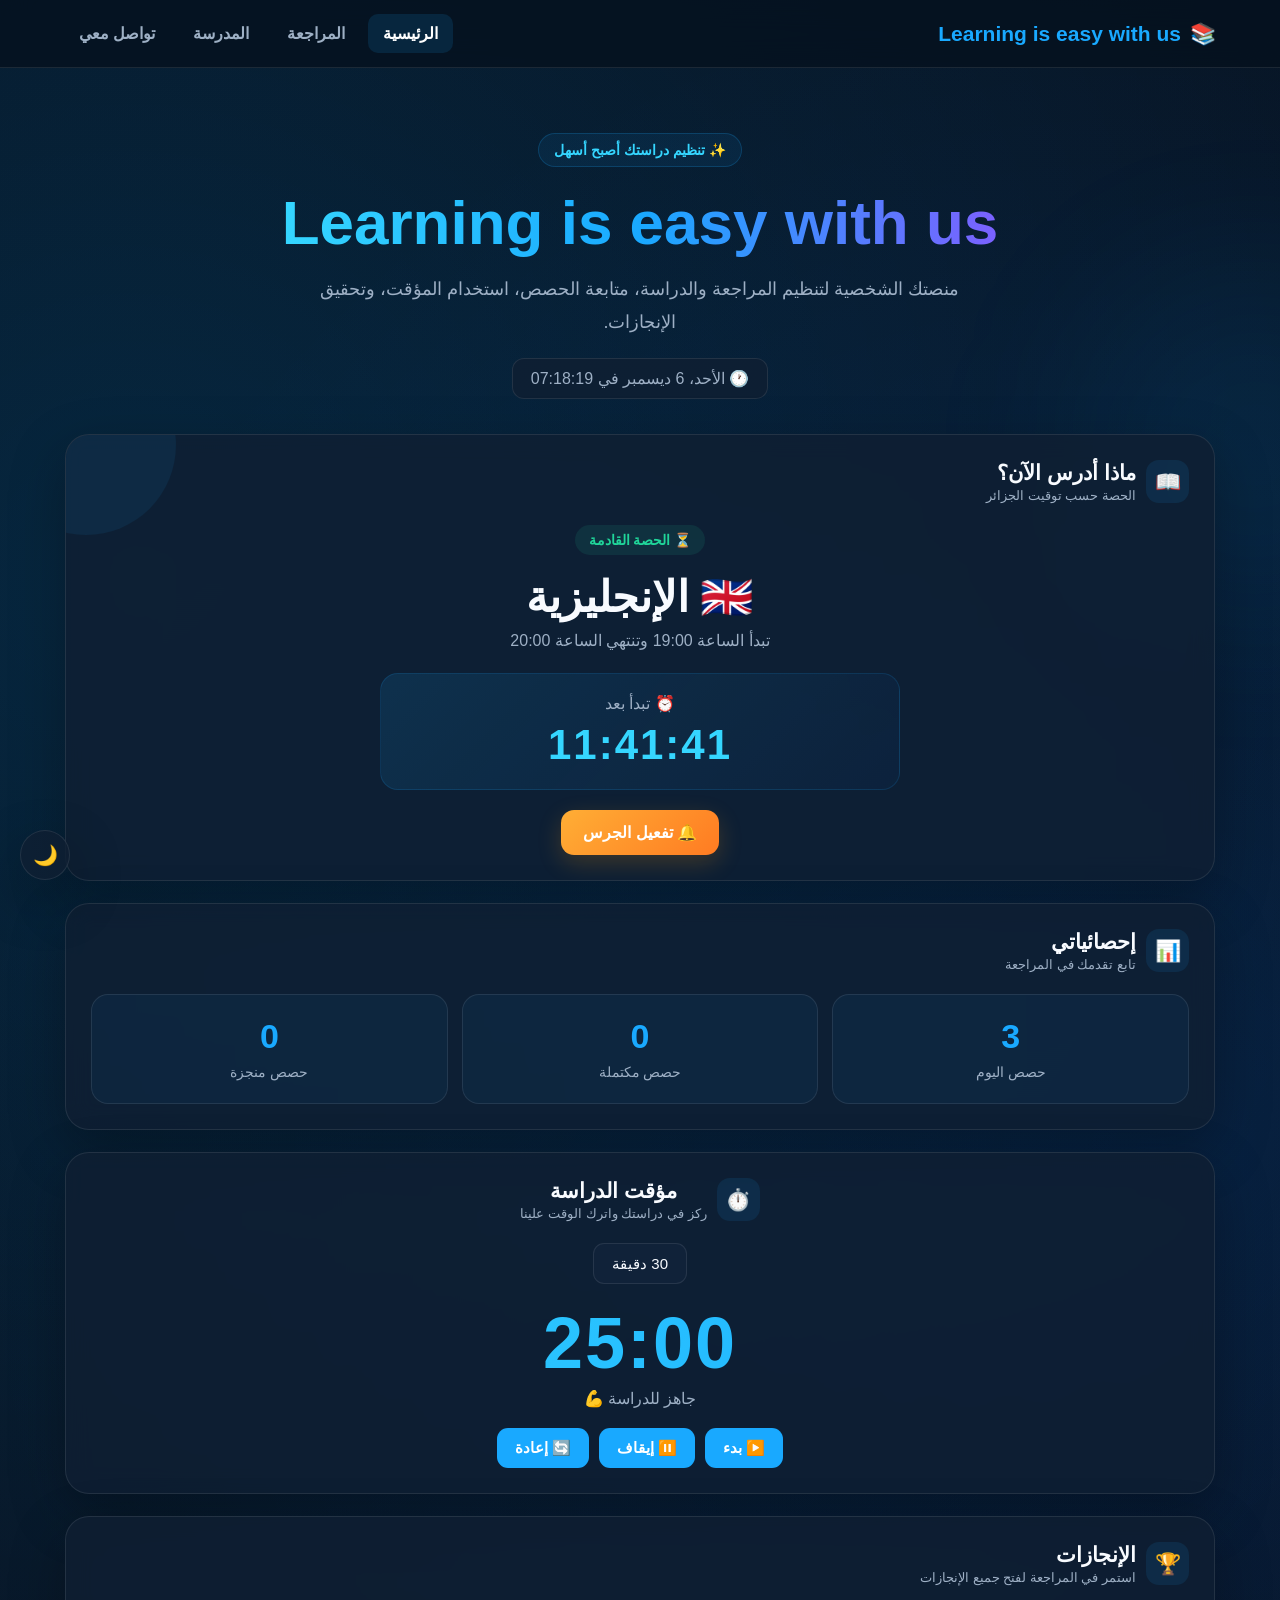
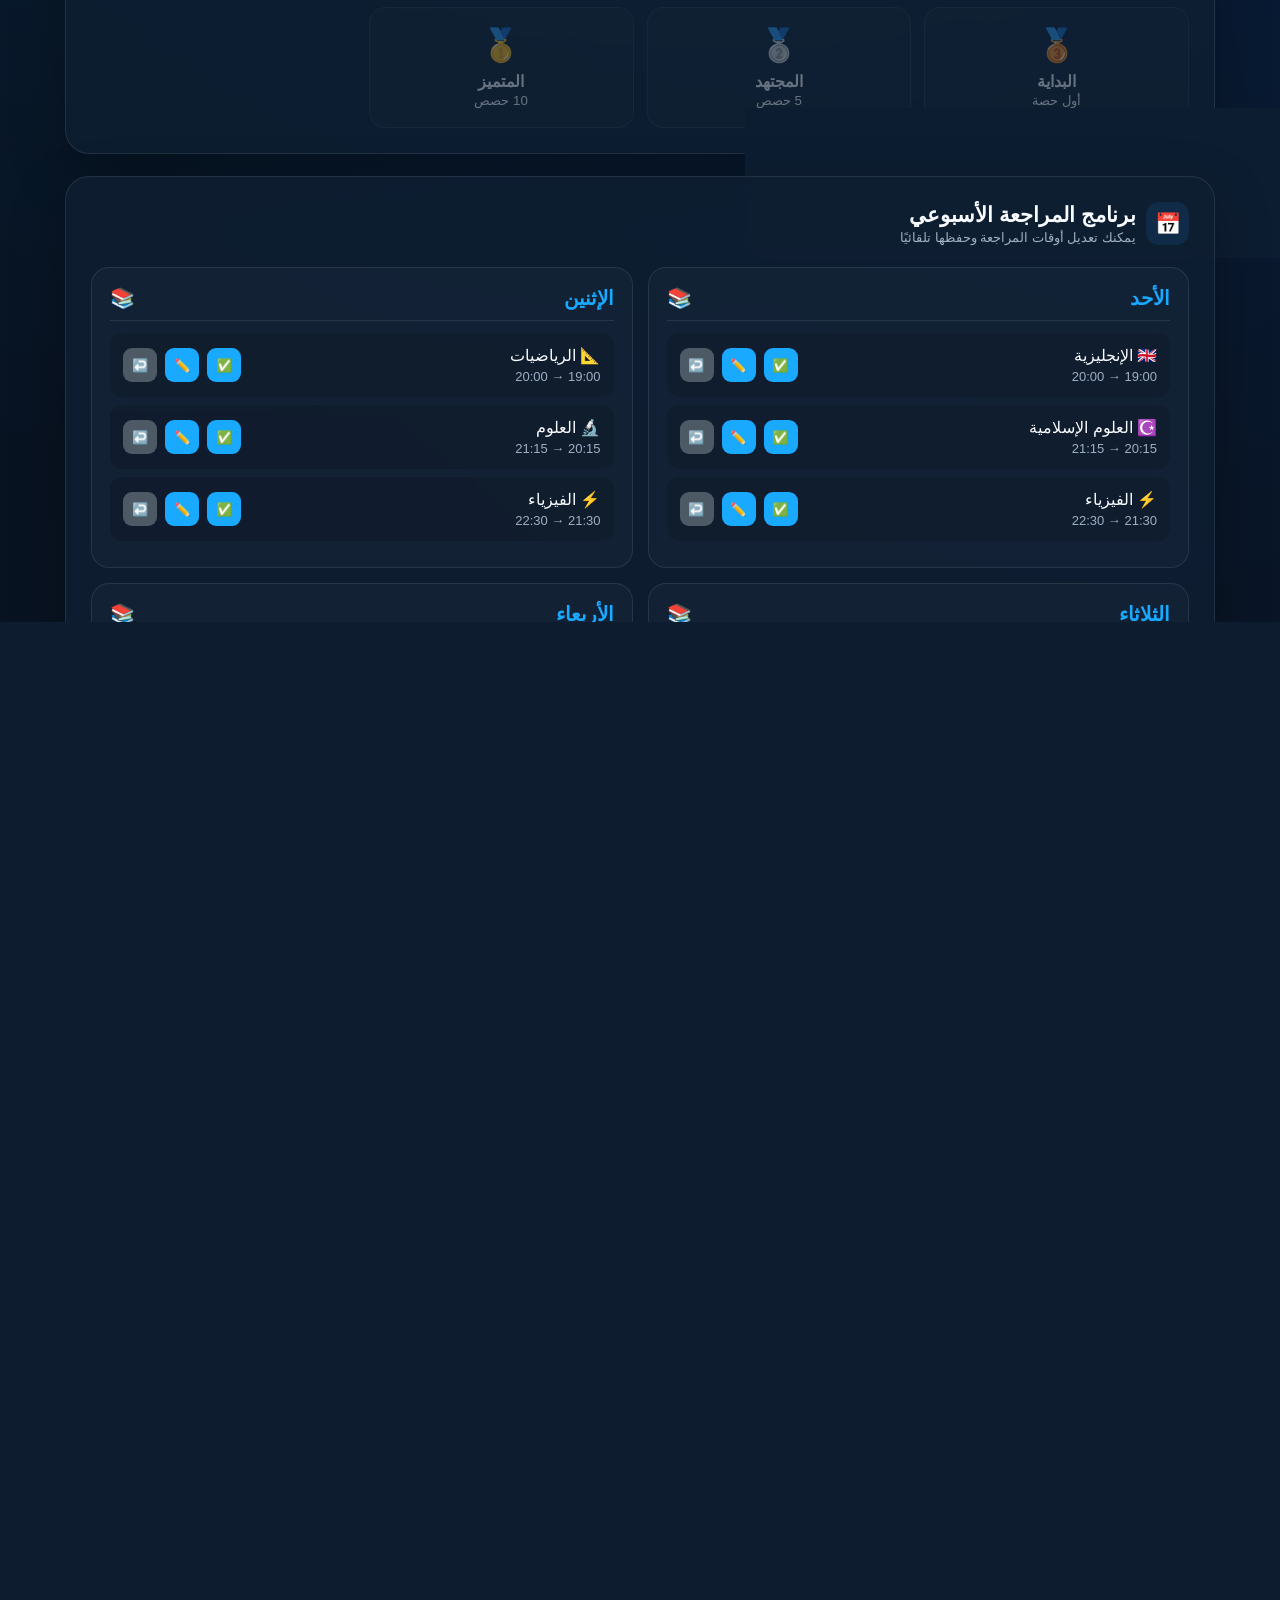
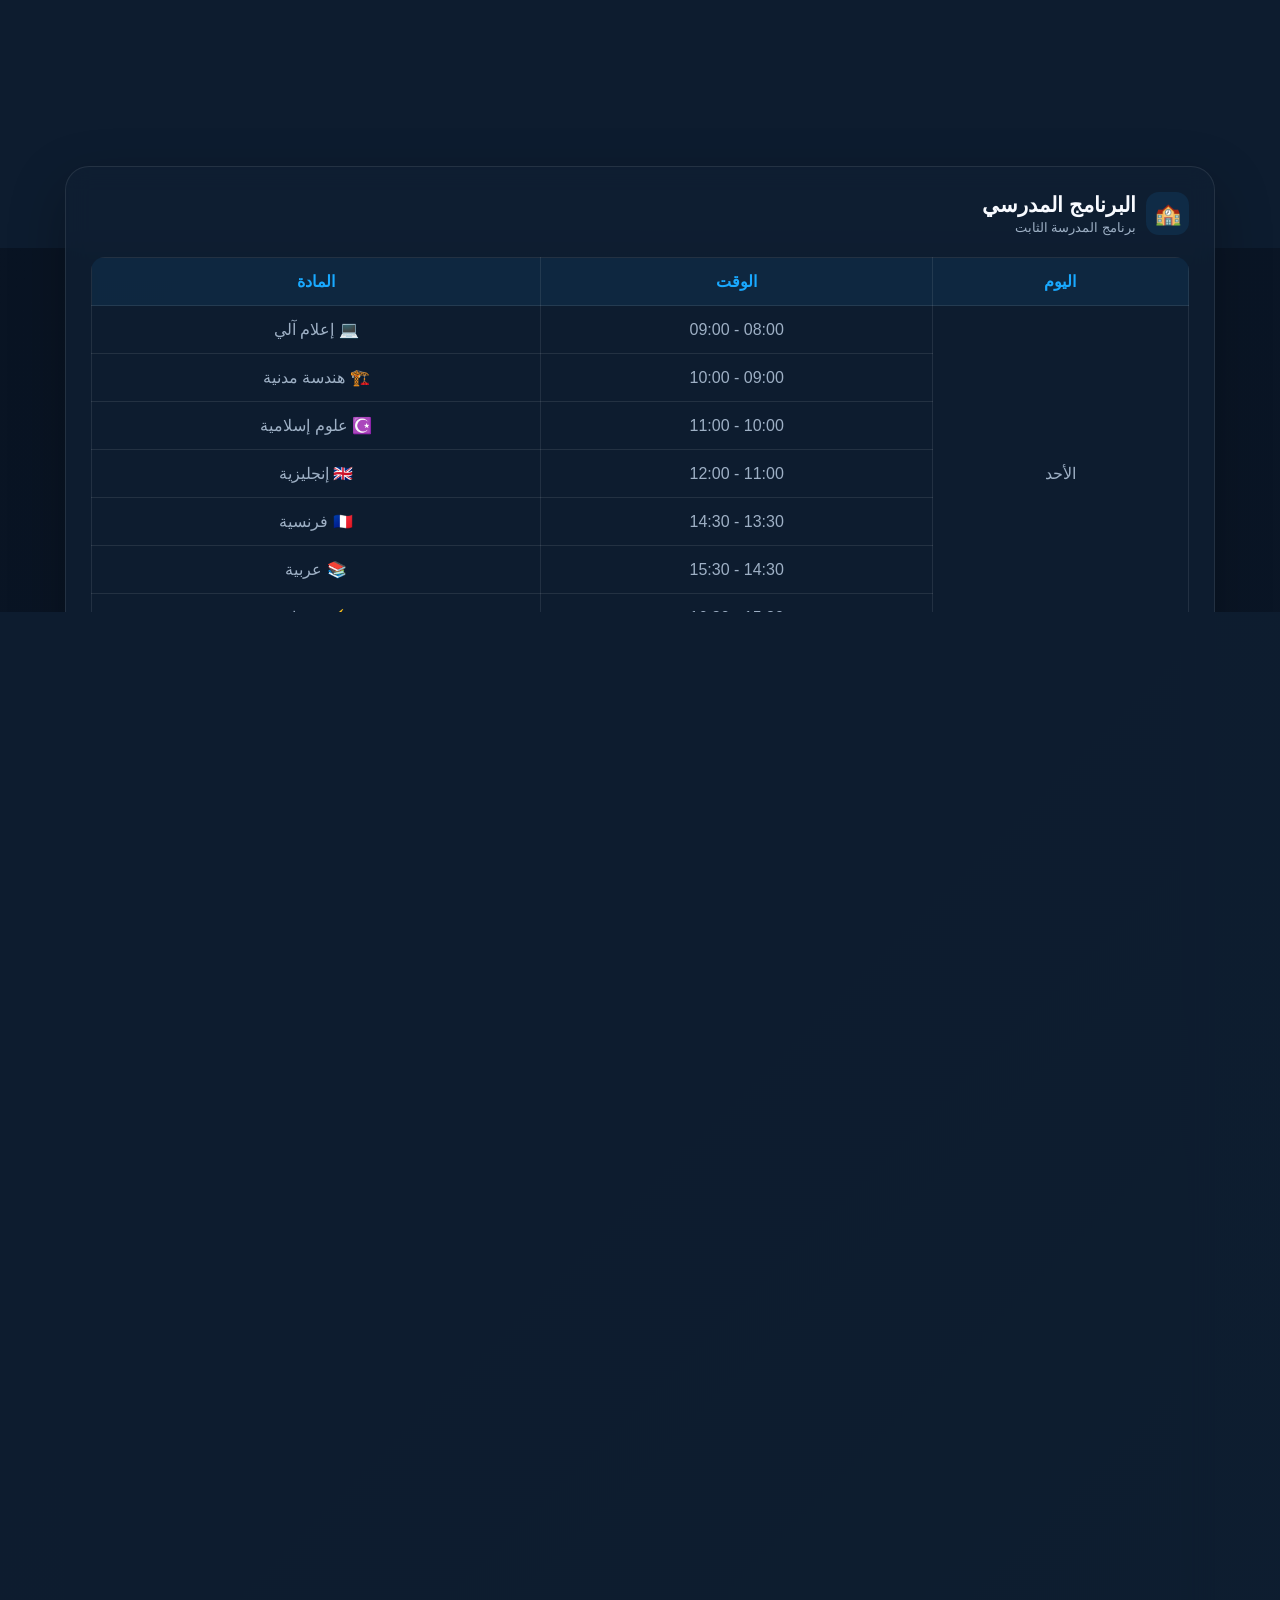
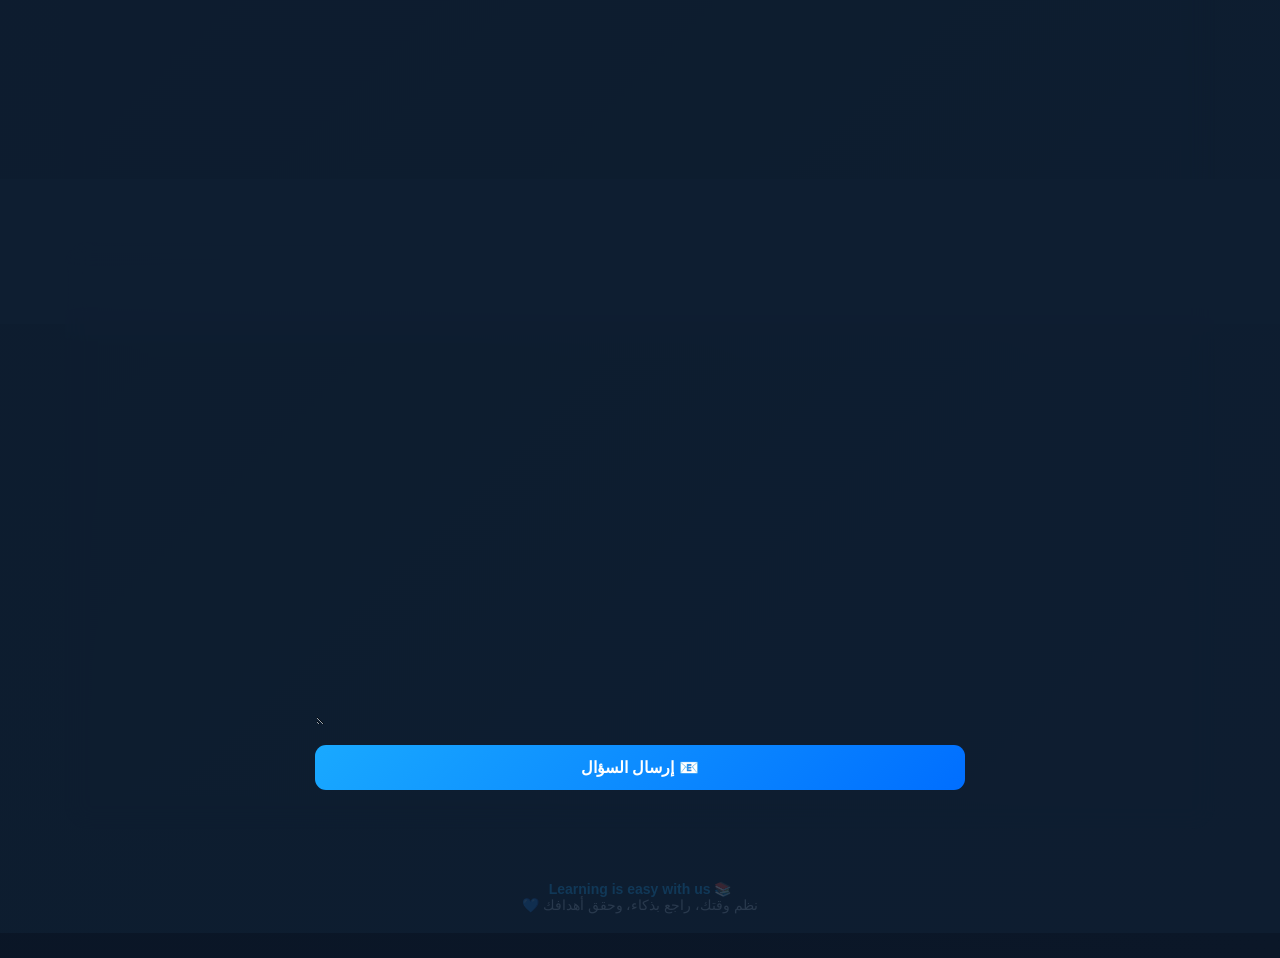
==== commit c5625146: "Update canonical and Open Graph URLs in index.html" ====
--- a/index.html
+++ b/index.html
@@ -11,12 +11,12 @@
 <meta name="author" content="Learning is easy with us">
 <meta name="robots" content="index, follow">
 
-<link rel="canonical" href="https://1-3in-tk1">
+<link rel="canonical" href="https://Learning is easy with us">
 
 <meta property="og:type" content="website">
 <meta property="og:title" content="Learning is easy with us">
 <meta property="og:description" content="برنامج الدراسة والمراجعة للسنة الأولى ثانوي تقني.">
-<meta property="og:url" content="https://1-3in-tk1">
+<meta property="og:url" content="https://Learning is easy with us">
 
 <style>
 :root{
@@ -842,7 +842,7 @@
     </div>
 
     <h1>
-        📚 برنامج <span>1ع تك1</span>
+         <span> Learning is easy with us </span>
     </h1>
 
     <p>
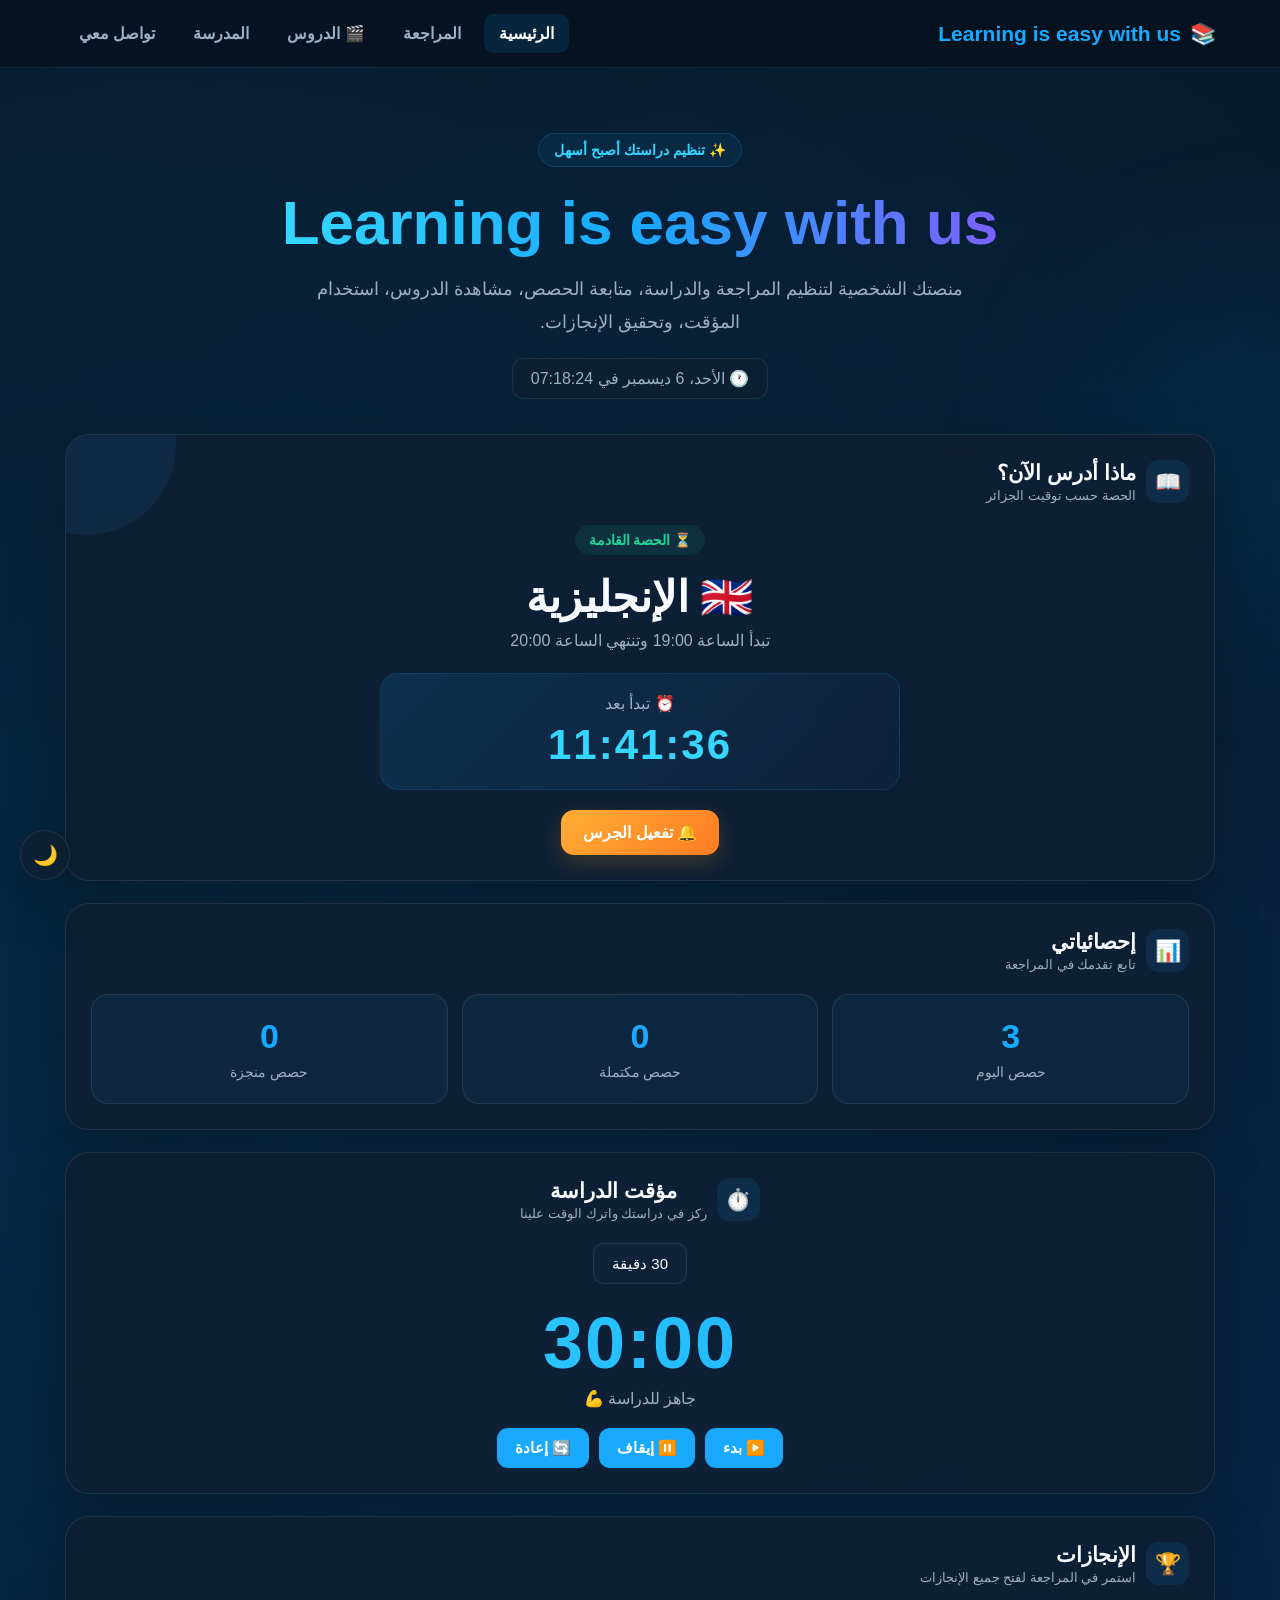
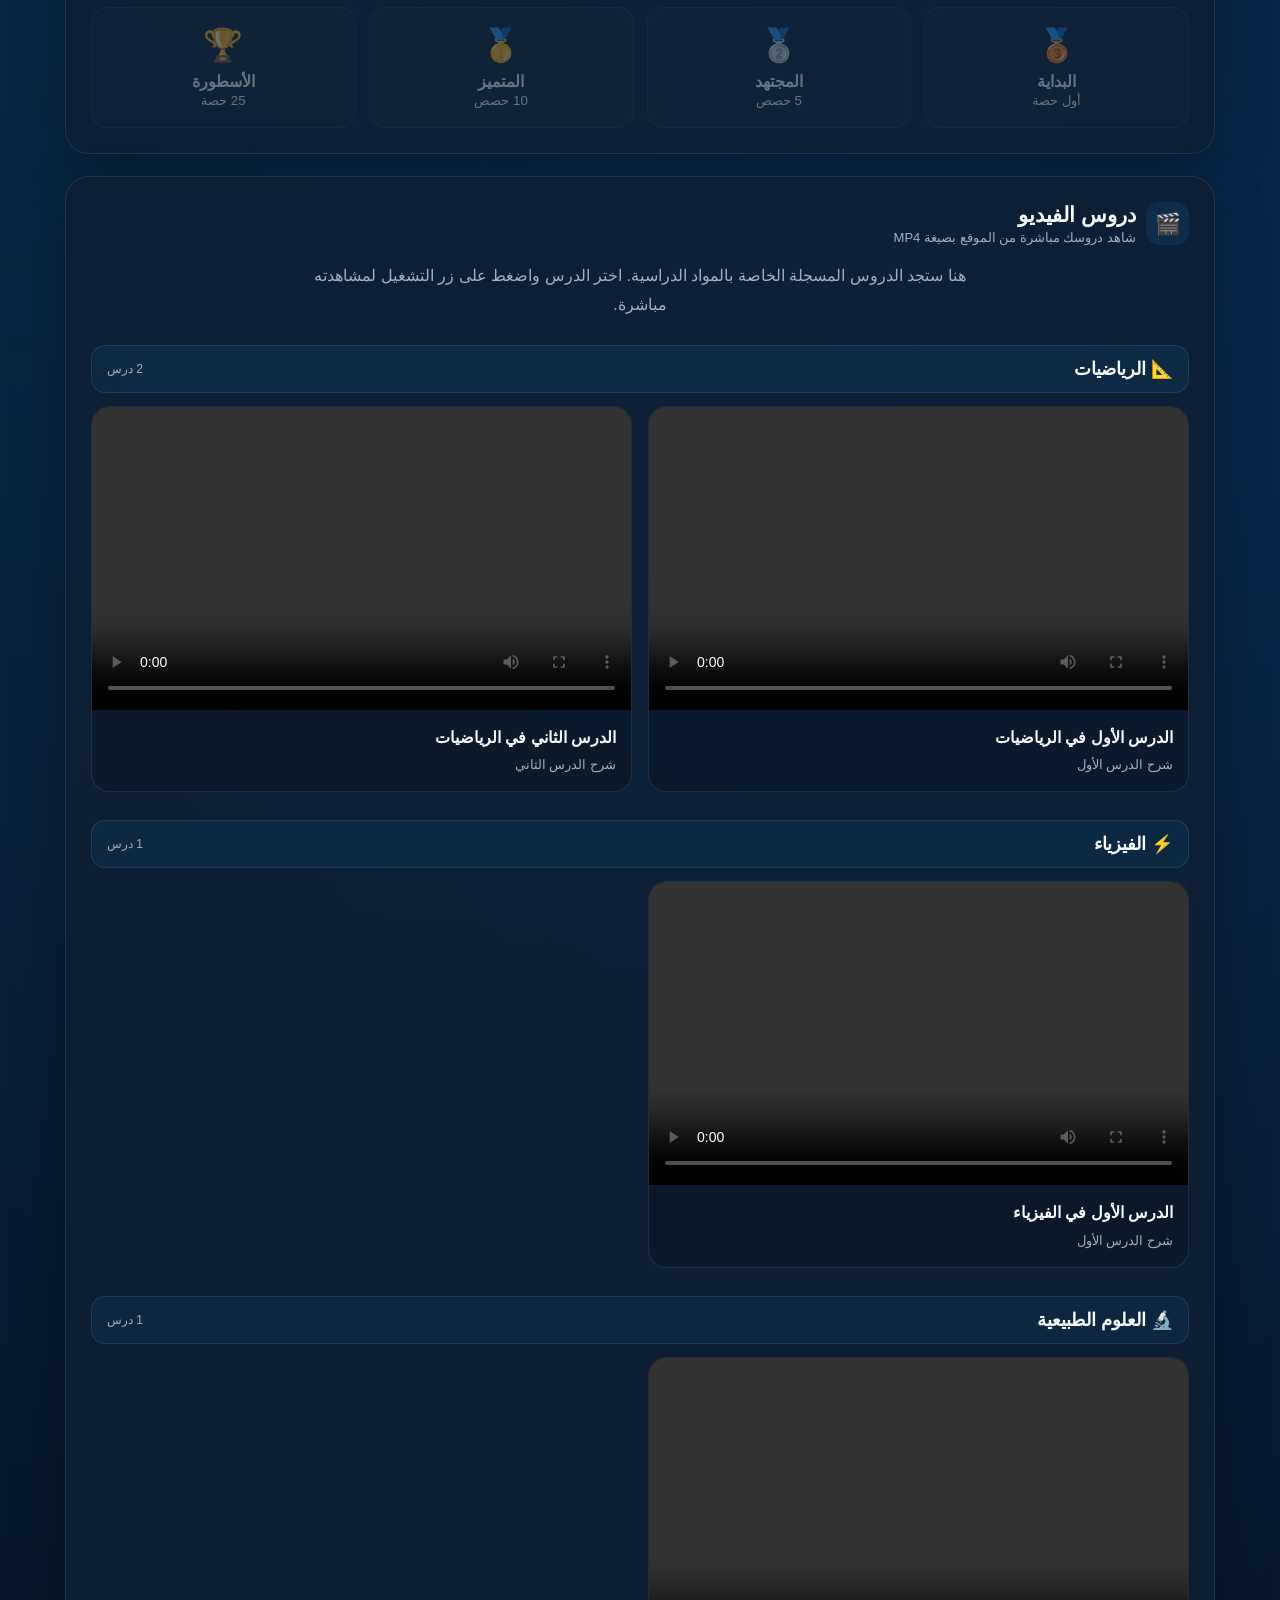
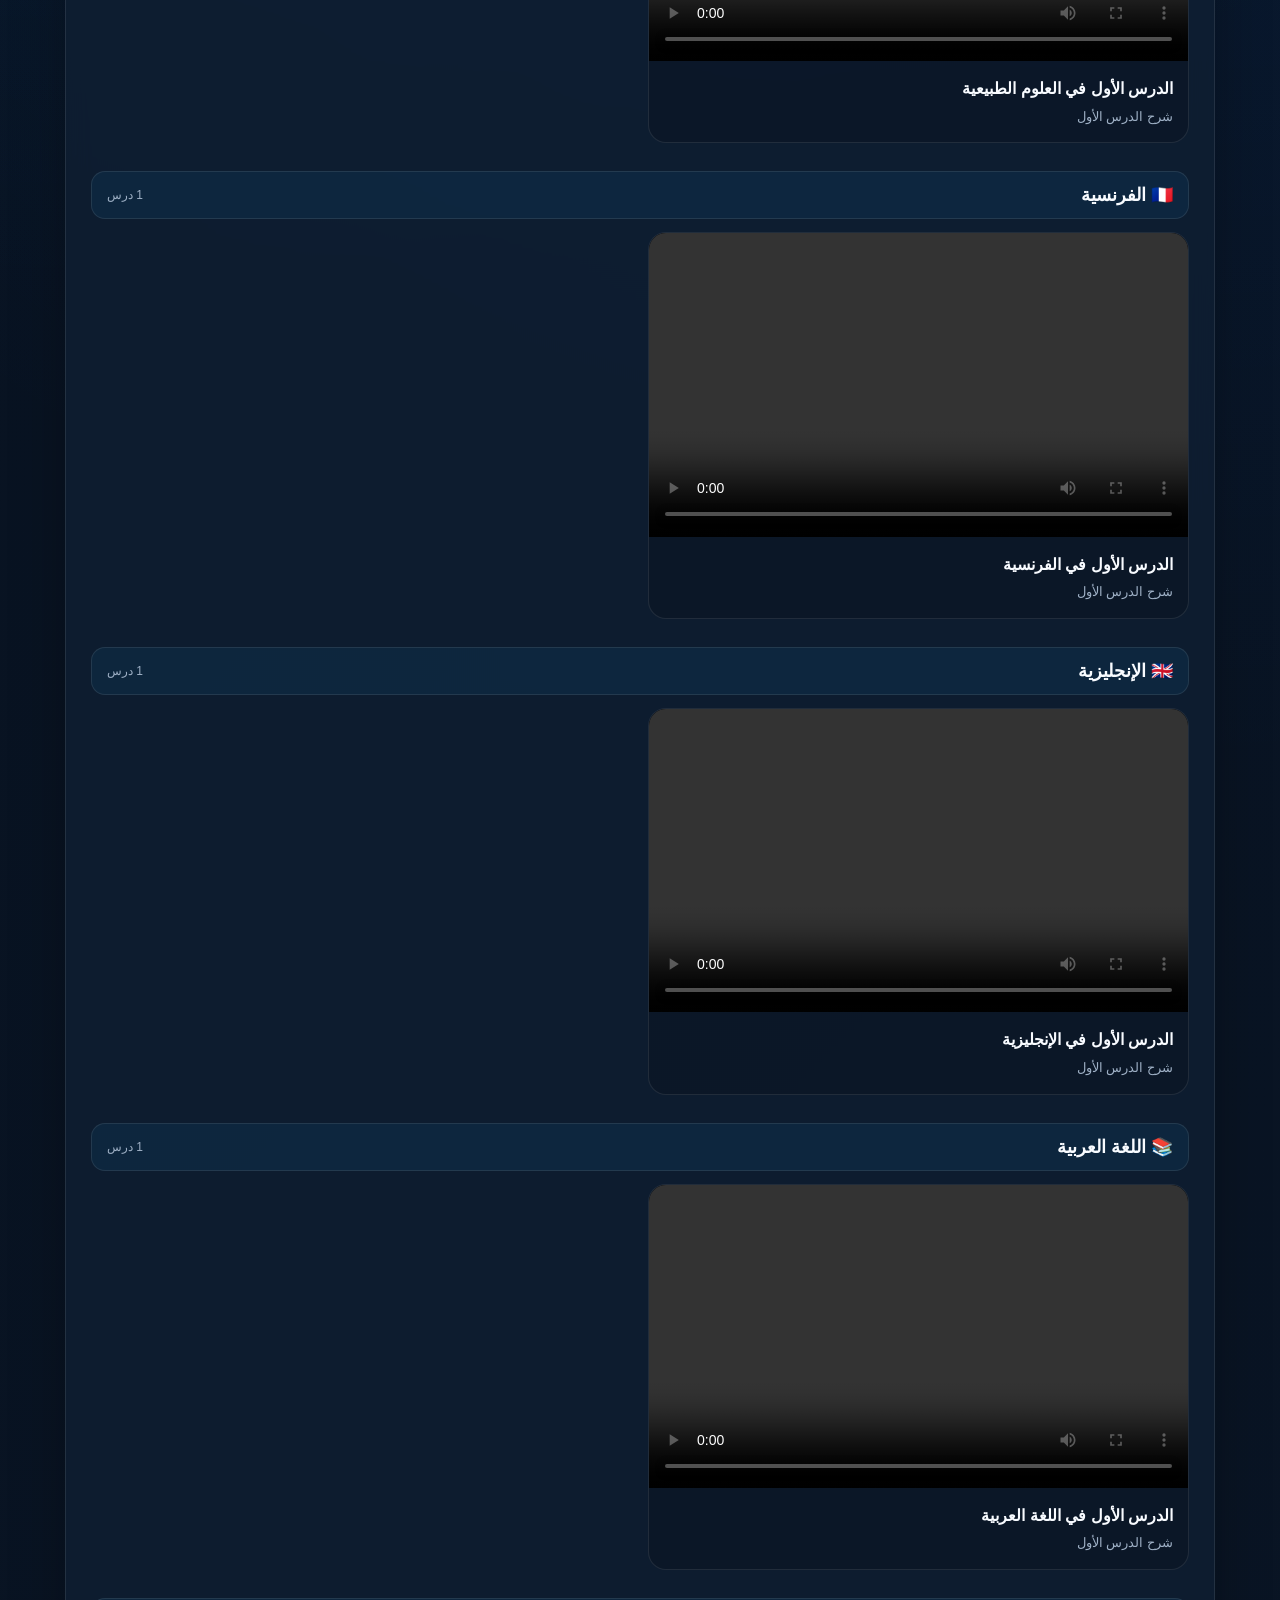
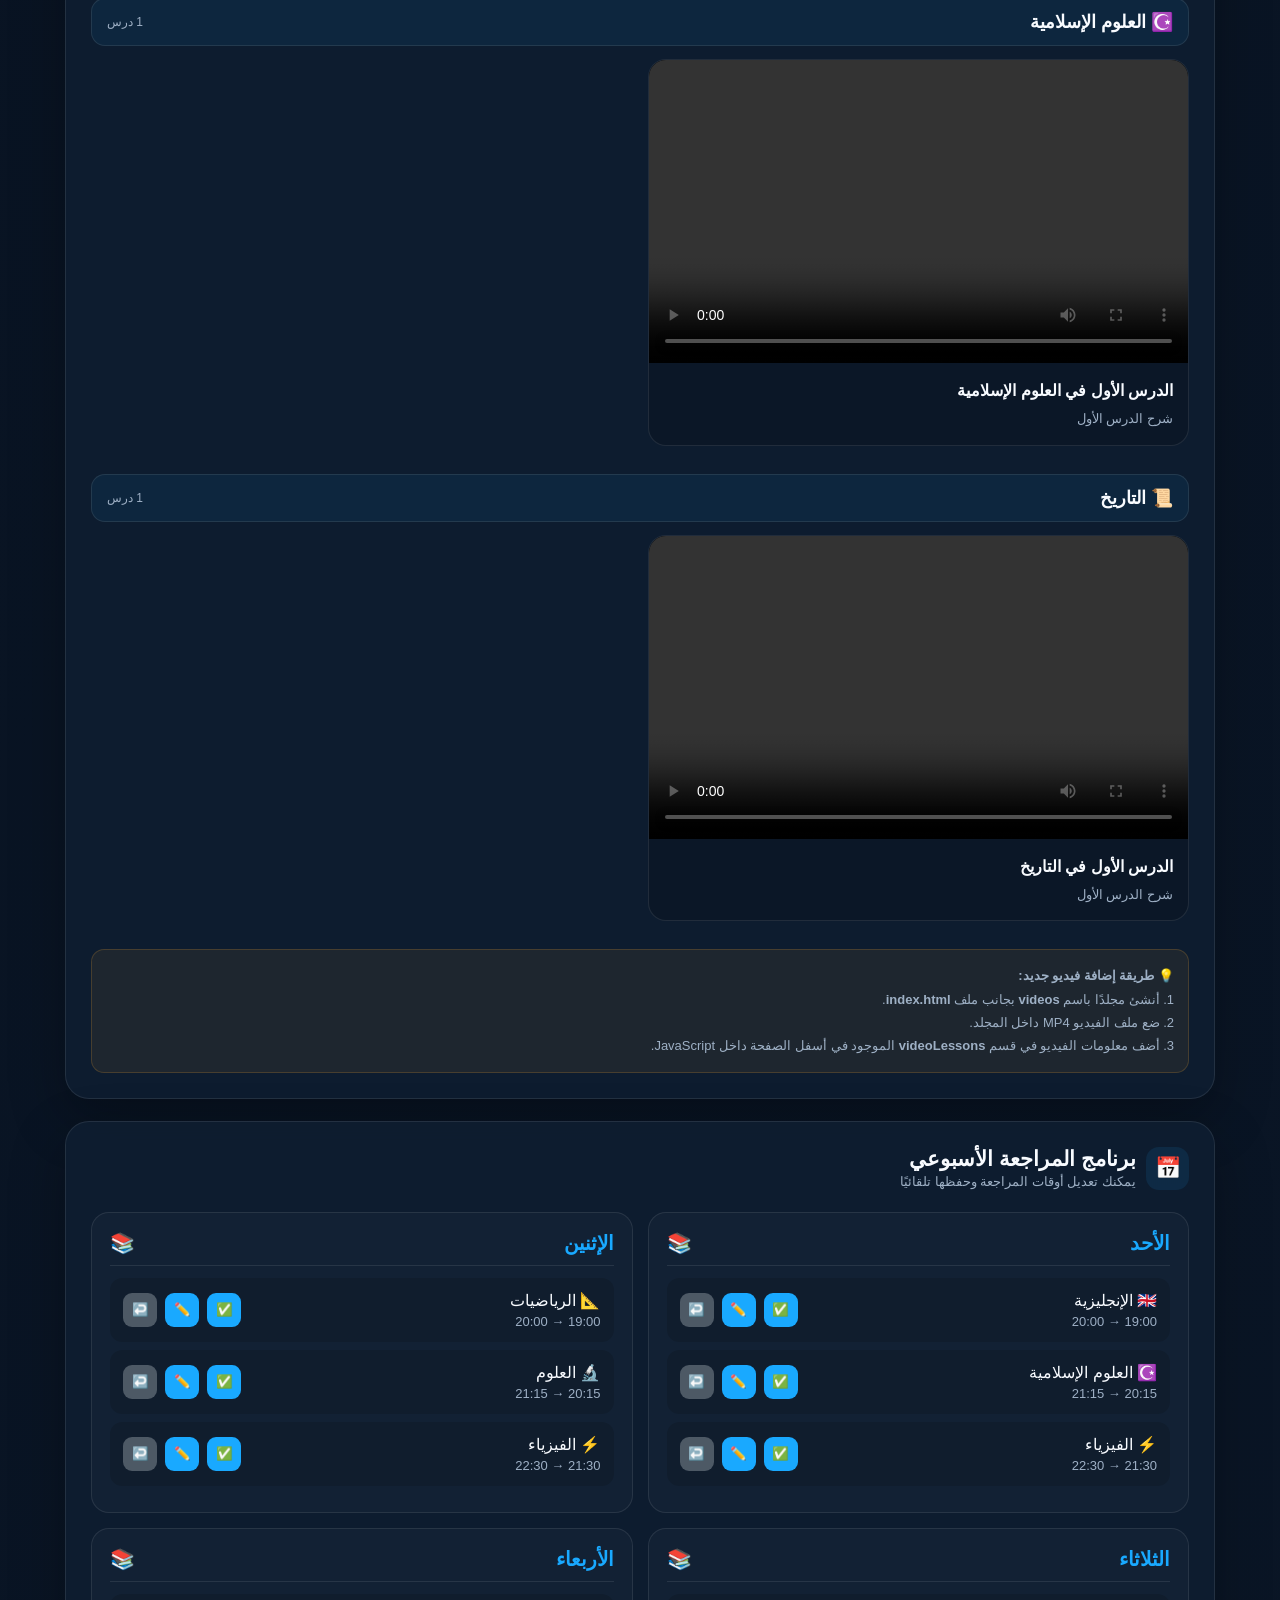
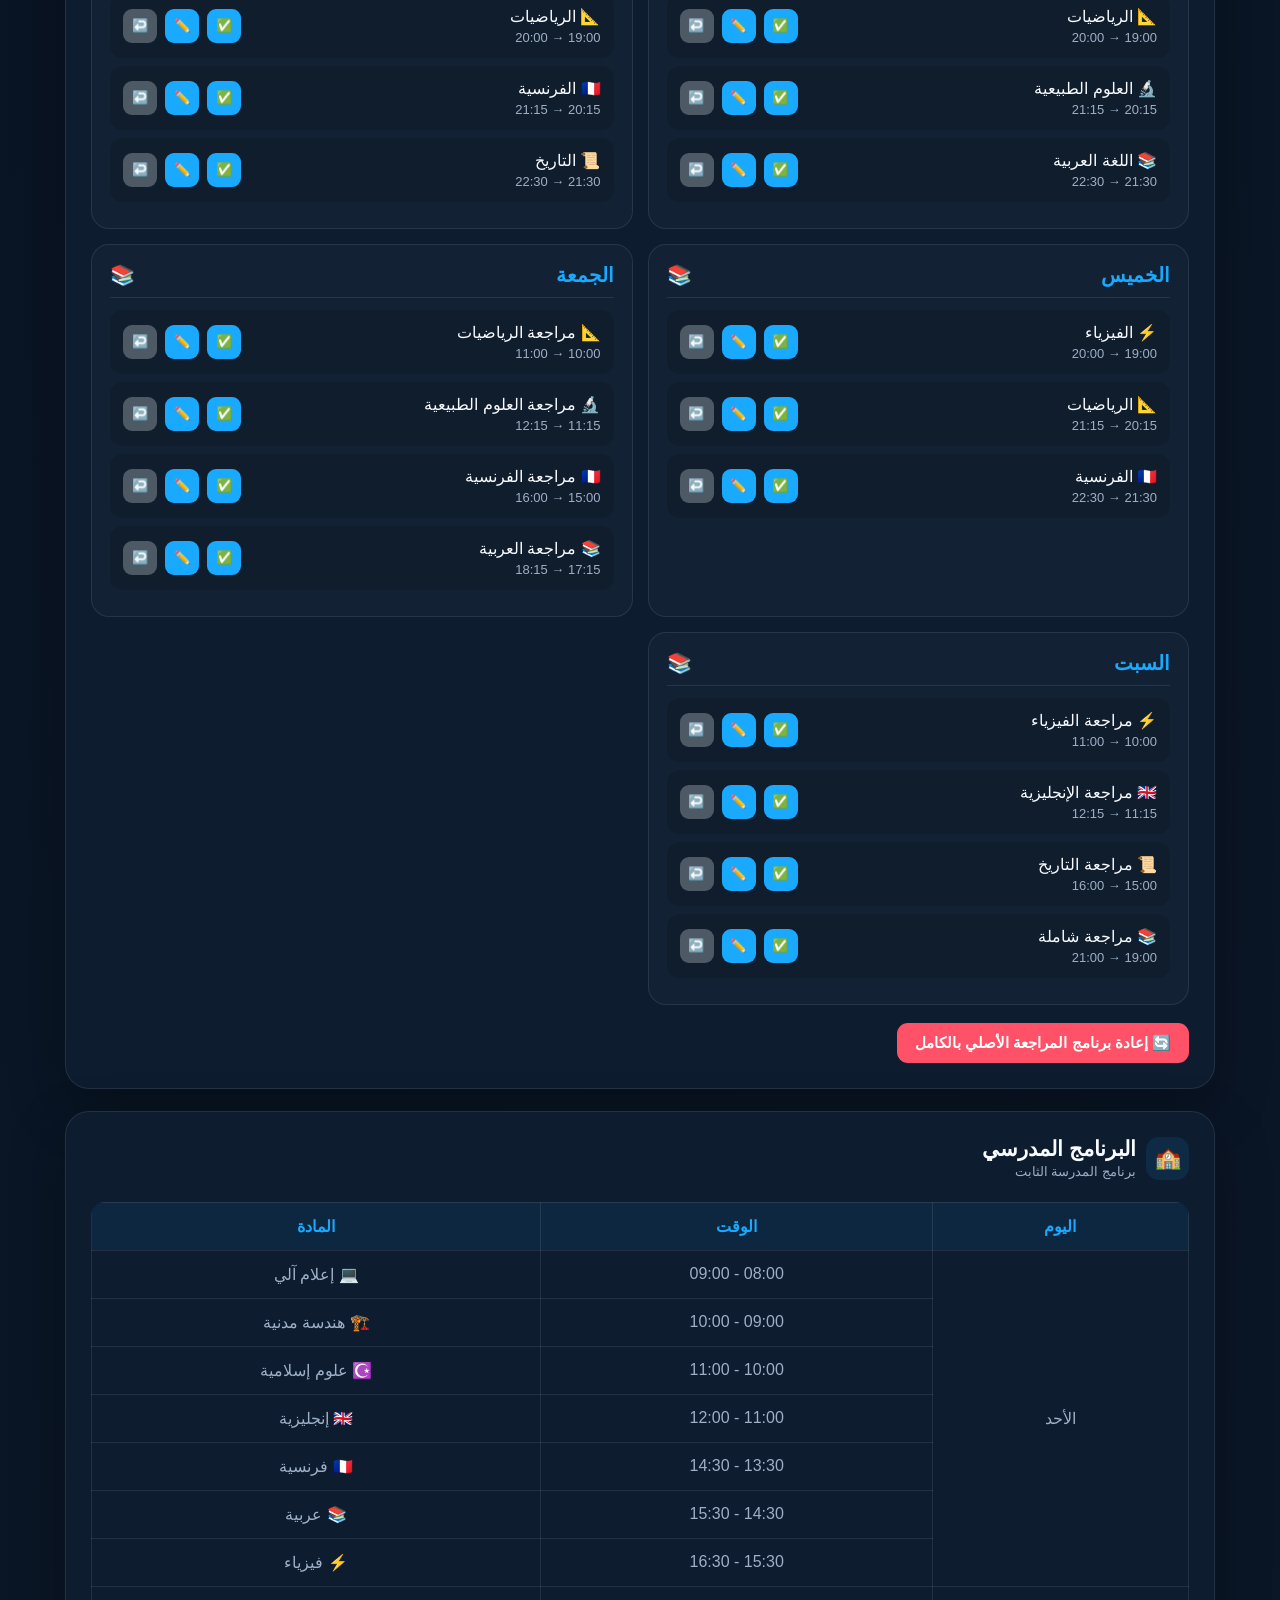
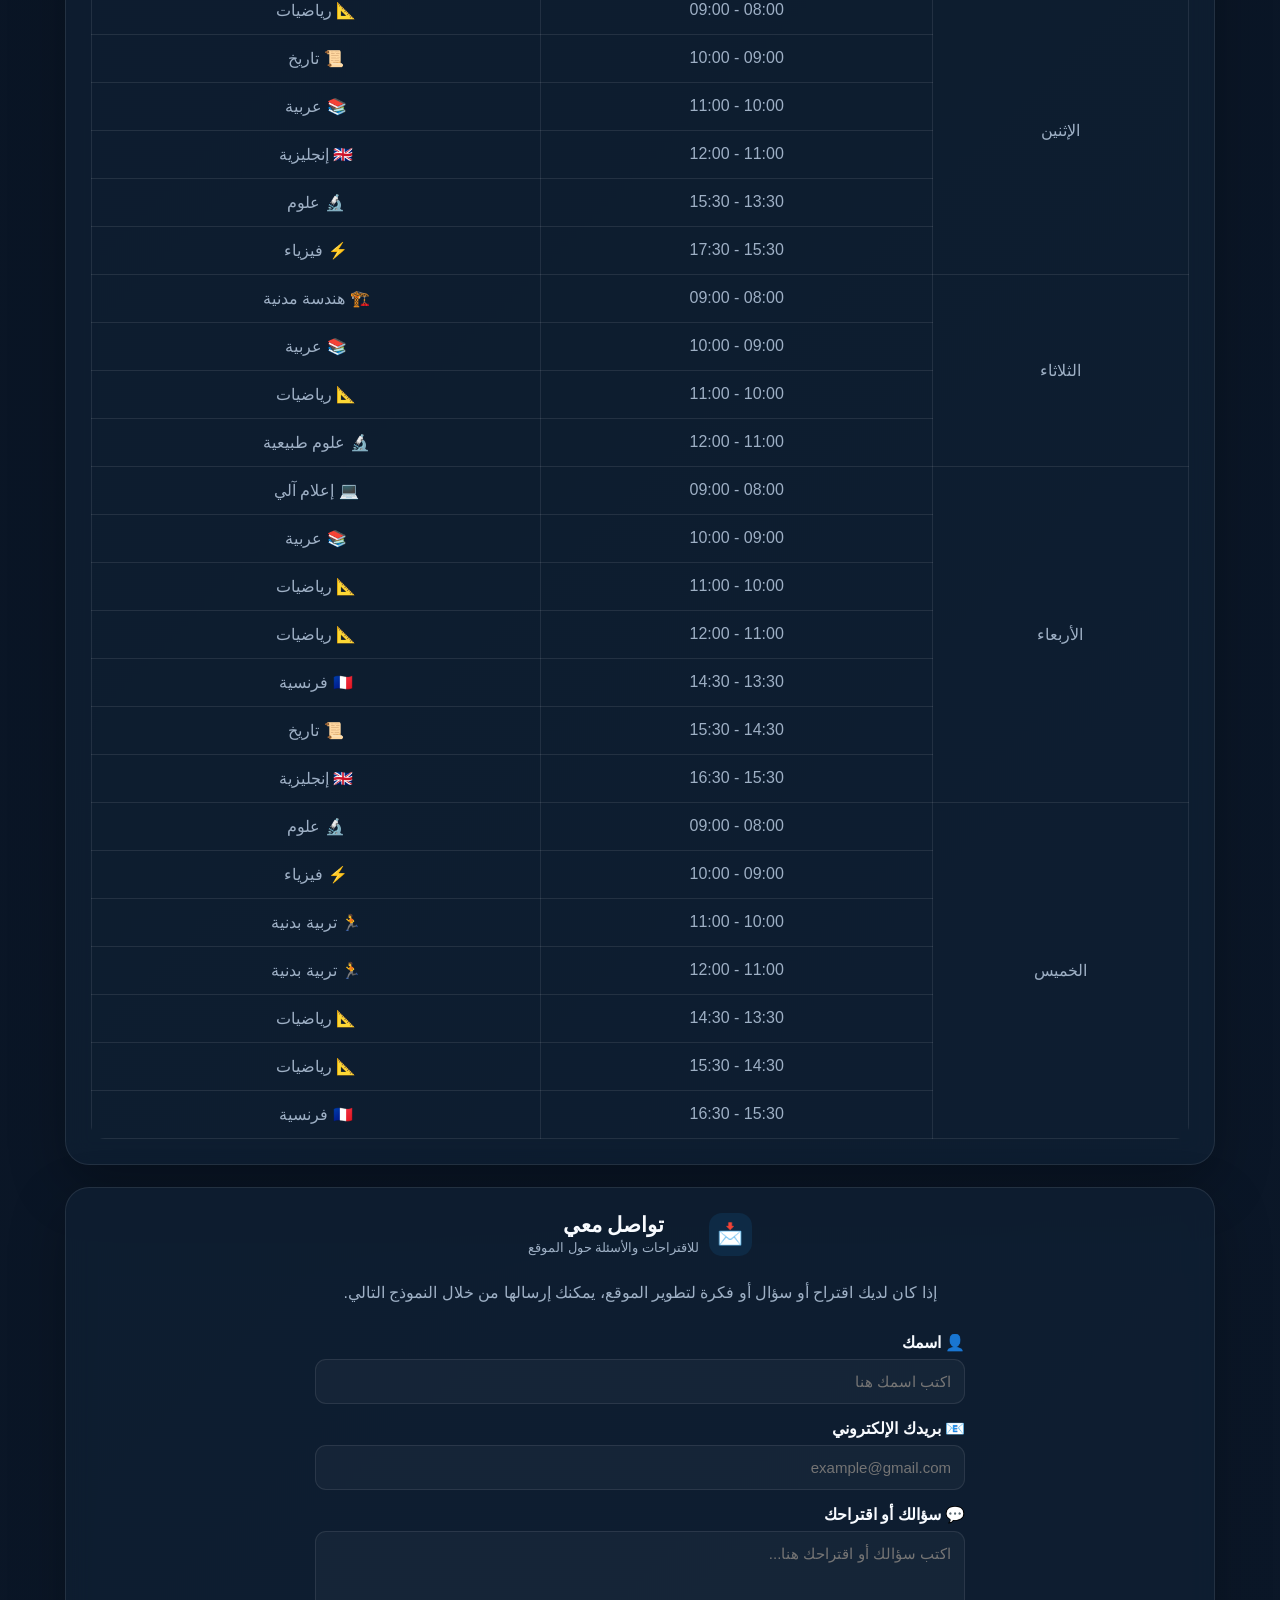
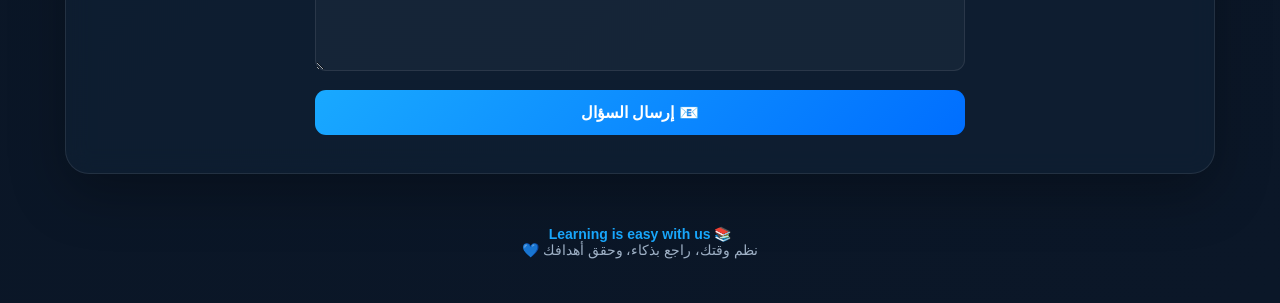
==== commit 20f1b604: "Change greeting from 'Hello' to 'Goodbye'" ====
--- a/index.html
+++ b/index.html
@@ -10,13 +10,6 @@
 <meta name="keywords" content="Learning is easy with us, 1ع تك1, برنامج الدراسة, برنامج المراجعة, السنة الأولى ثانوي تقني">
 <meta name="author" content="Learning is easy with us">
 <meta name="robots" content="index, follow">
-
-<link rel="canonical" href="https://Learning is easy with us">
-
-<meta property="og:type" content="website">
-<meta property="og:title" content="Learning is easy with us">
-<meta property="og:description" content="برنامج الدراسة والمراجعة للسنة الأولى ثانوي تقني.">
-<meta property="og:url" content="https://Learning is easy with us">
 
 <style>
 :root{
@@ -118,6 +111,8 @@
     display:flex;
     gap:8px;
     align-items:center;
+    flex-wrap:wrap;
+    justify-content:center;
 }
 
 .nav-links a{
@@ -242,6 +237,7 @@
     background:rgba(25,169,255,.1);
     border-radius:13px;
     font-size:21px;
+    flex-shrink:0;
 }
 
 .card h2{
@@ -252,6 +248,107 @@
     color:var(--muted);
     font-size:13px;
     margin-top:3px;
+}
+
+/* =========================
+   🎬 قسم الفيديوهات
+========================= */
+
+.videos-intro{
+    text-align:center;
+    color:var(--muted);
+    line-height:1.8;
+    margin:-5px auto 25px;
+    max-width:700px;
+}
+
+.video-subject{
+    margin-bottom:28px;
+}
+
+.video-subject-title{
+    display:flex;
+    align-items:center;
+    gap:10px;
+    margin-bottom:13px;
+    padding:12px 15px;
+    border-radius:14px;
+    background:rgba(25,169,255,.07);
+    border:1px solid var(--border);
+}
+
+.video-subject-title h3{
+    font-size:18px;
+}
+
+.video-count{
+    margin-right:auto;
+    color:var(--muted);
+    font-size:12px;
+}
+
+.video-grid{
+    display:grid;
+    grid-template-columns:repeat(2,1fr);
+    gap:16px;
+}
+
+.video-card{
+    overflow:hidden;
+    border-radius:18px;
+    background:rgba(0,0,0,.16);
+    border:1px solid var(--border);
+    transition:.25s;
+}
+
+.video-card:hover{
+    transform:translateY(-3px);
+    border-color:rgba(25,169,255,.35);
+    box-shadow:0 15px 35px rgba(0,0,0,.2);
+}
+
+.video-player{
+    width:100%;
+    display:block;
+    aspect-ratio:16/9;
+    background:#000;
+    object-fit:contain;
+}
+
+.video-info{
+    padding:15px;
+}
+
+.video-title{
+    font-size:16px;
+    font-weight:bold;
+    line-height:1.6;
+}
+
+.video-description{
+    color:var(--muted);
+    font-size:13px;
+    line-height:1.6;
+    margin-top:5px;
+}
+
+.video-empty{
+    text-align:center;
+    padding:30px;
+    color:var(--muted);
+    border:1px dashed var(--border);
+    border-radius:15px;
+}
+
+.video-note{
+    margin-top:20px;
+    padding:14px;
+    border-radius:13px;
+    background:rgba(255,174,53,.07);
+    border:1px solid rgba(255,174,53,.18);
+    color:var(--muted);
+    line-height:1.8;
+    font-size:13px;
 }
 
 .current-card{
@@ -742,6 +839,7 @@
 
     nav{
         padding:12px 4%;
+        flex-direction:column;
     }
 
     .logo{
@@ -763,7 +861,8 @@
 
     .stats,
     .achievements,
-    .schedule{
+    .schedule,
+    .video-grid{
         grid-template-columns:1fr;
     }
 
@@ -812,6 +911,10 @@
     .lesson button{
         min-width:32px;
     }
+
+    .video-subject-title h3{
+        font-size:16px;
+    }
 }
 </style>
 </head>
@@ -819,6 +922,7 @@
 <body>
 
 <nav>
+
     <div class="logo">
         📚 <span>Learning is easy with us</span>
     </div>
@@ -826,9 +930,11 @@
     <div class="nav-links">
         <a href="#home" class="active">الرئيسية</a>
         <a href="#schedule-section">المراجعة</a>
+        <a href="#videos-section">🎬 الدروس</a>
         <a href="#school-section">المدرسة</a>
         <a href="#contact">تواصل معي</a>
     </div>
+
 </nav>
 
 <button id="theme-button" onclick="toggleTheme()">🌙</button>
@@ -842,12 +948,13 @@
     </div>
 
     <h1>
-         <span> Learning is easy with us </span>
+        <span>Learning is easy with us</span>
     </h1>
 
     <p>
         منصتك الشخصية لتنظيم المراجعة والدراسة،
-        متابعة الحصص، استخدام المؤقت، وتحقيق الإنجازات.
+        متابعة الحصص، مشاهدة الدروس، استخدام المؤقت،
+        وتحقيق الإنجازات.
     </p>
 
     <div class="clock" id="clock">
@@ -856,14 +963,24 @@
 
 </section>
 
+
+<!-- =========================
+     الحصة الحالية
+========================= -->
+
 <section class="card current-card">
 
     <div class="card-title">
+
         <div class="title-icon">📖</div>
+
         <div>
             <h2>ماذا أدرس الآن؟</h2>
-            <div class="card-subtitle">الحصة حسب توقيت الجزائر</div>
+            <div class="card-subtitle">
+                الحصة حسب توقيت الجزائر
+            </div>
         </div>
+
     </div>
 
     <div class="current-lesson" id="currentLesson">
@@ -871,21 +988,37 @@
     </div>
 
     <div class="bell-area">
-        <button id="bellButton" class="bell-button" onclick="enableBell()">
+
+        <button
+            id="bellButton"
+            class="bell-button"
+            onclick="enableBell()"
+        >
             🔔 تفعيل الجرس
         </button>
+
     </div>
 
 </section>
 
+
+<!-- =========================
+     الإحصائيات
+========================= -->
+
 <section class="card">
 
     <div class="card-title">
+
         <div class="title-icon">📊</div>
+
         <div>
             <h2>إحصائياتي</h2>
-            <div class="card-subtitle">تابع تقدمك في المراجعة</div>
+            <div class="card-subtitle">
+                تابع تقدمك في المراجعة
+            </div>
         </div>
+
     </div>
 
     <div class="stats">
@@ -909,42 +1042,81 @@
 
 </section>
 
+
+<!-- =========================
+     مؤقت الدراسة
+========================= -->
+
 <section class="card timer">
 
-    <div class="card-title" style="justify-content:center">
+    <div
+        class="card-title"
+        style="justify-content:center"
+    >
+
         <div class="title-icon">⏱️</div>
+
         <div>
             <h2>مؤقت الدراسة</h2>
-            <div class="card-subtitle">ركز في دراستك واترك الوقت علينا</div>
+
+            <div class="card-subtitle">
+                ركز في دراستك واترك الوقت علينا
+            </div>
         </div>
+
     </div>
 
     <select id="timerSelect" onchange="changeTimer()">
         <option value="30">30 دقيقة</option>
         <option value="60">60 دقيقة</option>
-        <option value="120">2ساعة</option>
+        <option value="120">2 ساعة</option>
     </select>
 
-    <div class="timer-display" id="timerDisplay">25:00</div>
-
-    <div id="timerStatus">جاهز للدراسة 💪</div>
+    <div class="timer-display" id="timerDisplay">
+        30:00
+    </div>
+
+    <div id="timerStatus">
+        جاهز للدراسة 💪
+    </div>
 
     <div class="timer-buttons">
-        <button onclick="startTimer()">▶️ بدء</button>
-        <button onclick="pauseTimer()">⏸️ إيقاف</button>
-        <button onclick="resetTimer()">🔄 إعادة</button>
+
+        <button onclick="startTimer()">
+            ▶️ بدء
+        </button>
+
+        <button onclick="pauseTimer()">
+            ⏸️ إيقاف
+        </button>
+
+        <button onclick="resetTimer()">
+            🔄 إعادة
+        </button>
+
     </div>
 
 </section>
 
+
+<!-- =========================
+     الإنجازات
+========================= -->
+
 <section class="card">
 
     <div class="card-title">
+
         <div class="title-icon">🏆</div>
+
         <div>
             <h2>الإنجازات</h2>
-            <div class="card-subtitle">استمر في المراجعة لفتح جميع الإنجازات</div>
+
+            <div class="card-subtitle">
+                استمر في المراجعة لفتح جميع الإنجازات
+            </div>
         </div>
+
     </div>
 
     <div class="achievements">
@@ -970,67 +1142,172 @@
             <small>10 حصص</small>
         </div>
 
+        <div class="achievement" id="achievement25">
+            <span class="icon">🏆</span>
+            <strong>الأسطورة</strong>
+            <br>
+            <small>25 حصة</small>
+        </div>
 
     </div>
 
 </section>
 
+
+<!-- ==================================================
+     🎬 قسم الدروس بالفيديو
+================================================== -->
+
+<section class="card" id="videos-section">
+
+    <div class="card-title">
+
+        <div class="title-icon">🎬</div>
+
+        <div>
+            <h2>دروس الفيديو</h2>
+
+            <div class="card-subtitle">
+                شاهد دروسك مباشرة من الموقع بصيغة MP4
+            </div>
+        </div>
+
+    </div>
+
+    <div class="videos-intro">
+
+        هنا ستجد الدروس المسجلة الخاصة بالمواد الدراسية.
+        اختر الدرس واضغط على زر التشغيل لمشاهدته مباشرة.
+
+    </div>
+
+    <div id="videoContainer"></div>
+
+    <div class="video-note">
+
+        💡 <strong>طريقة إضافة فيديو جديد:</strong><br>
+
+        1. أنشئ مجلدًا باسم
+        <strong>videos</strong>
+        بجانب ملف
+        <strong>index.html</strong>.<br>
+
+        2. ضع ملف الفيديو MP4 داخل المجلد.<br>
+
+        3. أضف معلومات الفيديو في قسم
+        <strong>videoLessons</strong>
+        الموجود في أسفل الصفحة داخل JavaScript.
+
+    </div>
+
+</section>
+
+
+<!-- ==================================================
+     برنامج المراجعة
+================================================== -->
+
 <section class="card" id="schedule-section">
 
     <div class="card-title">
+
         <div class="title-icon">📅</div>
+
         <div>
             <h2>برنامج المراجعة الأسبوعي</h2>
-            <div class="card-subtitle">يمكنك تعديل أوقات المراجعة وحفظها تلقائيًا</div>
+
+            <div class="card-subtitle">
+                يمكنك تعديل أوقات المراجعة وحفظها تلقائيًا
+            </div>
         </div>
+
     </div>
 
     <div class="schedule" id="schedule"></div>
 
-    <button class="main-button reset-all" onclick="resetAllSchedule()">
+    <button
+        class="main-button reset-all"
+        onclick="resetAllSchedule()"
+    >
         🔄 إعادة برنامج المراجعة الأصلي بالكامل
     </button>
 
 </section>
 
+
+<!-- ==================================================
+     البرنامج المدرسي
+================================================== -->
+
 <section class="card school-schedule" id="school-section">
 
     <div class="card-title">
+
         <div class="title-icon">🏫</div>
+
         <div>
             <h2>البرنامج المدرسي</h2>
-            <div class="card-subtitle">برنامج المدرسة الثابت</div>
+
+            <div class="card-subtitle">
+                برنامج المدرسة الثابت
+            </div>
         </div>
+
     </div>
 
     <div class="table-wrap">
+
         <table>
+
             <thead>
+
                 <tr>
                     <th>اليوم</th>
                     <th>الوقت</th>
                     <th>المادة</th>
                 </tr>
+
             </thead>
+
             <tbody id="schoolScheduleBody"></tbody>
+
         </table>
+
     </div>
 
 </section>
 
+
+<!-- ==================================================
+     التواصل
+================================================== -->
+
 <section class="card contact-card" id="contact">
 
-    <div class="card-title" style="justify-content:center">
+    <div
+        class="card-title"
+        style="justify-content:center"
+    >
+
         <div class="title-icon">📩</div>
+
         <div>
+
             <h2>تواصل معي</h2>
-            <div class="card-subtitle">للاقتراحات والأسئلة حول الموقع</div>
+
+            <div class="card-subtitle">
+                للاقتراحات والأسئلة حول الموقع
+            </div>
+
         </div>
+
     </div>
 
     <div class="contact-description">
+
         إذا كان لديك اقتراح أو سؤال أو فكرة لتطوير الموقع،
         يمكنك إرسالها من خلال النموذج التالي.
+
     </div>
 
     <form
@@ -1040,7 +1317,9 @@
         method="POST"
     >
 
-        <label for="visitorName">👤 اسمك</label>
+        <label for="visitorName">
+            👤 اسمك
+        </label>
 
         <input
             type="text"
@@ -1051,7 +1330,9 @@
             required
         >
 
-        <label for="visitorEmail">📧 بريدك الإلكتروني</label>
+        <label for="visitorEmail">
+            📧 بريدك الإلكتروني
+        </label>
 
         <input
             type="email"
@@ -1070,7 +1351,9 @@
             value=""
         >
 
-        <label for="visitorQuestion">💬 سؤالك أو اقتراحك</label>
+        <label for="visitorQuestion">
+            💬 سؤالك أو اقتراحك
+        </label>
 
         <textarea
             id="visitorQuestion"
@@ -1100,7 +1383,10 @@
             📧 إرسال السؤال
         </button>
 
-        <div id="contactStatus" aria-live="polite"></div>
+        <div
+            id="contactStatus"
+            aria-live="polite"
+        ></div>
 
     </form>
 
@@ -1108,12 +1394,24 @@
 
 </main>
 
+
 <footer>
-    <strong>📚 Learning is easy with us</strong>
+
+    <strong>
+        📚 Learning is easy with us
+    </strong>
+
     <br>
+
     نظم وقتك، راجع بذكاء، وحقق أهدافك 💙
+
 </footer>
 
+
+<!-- ==================================================
+     نافذة تعديل الحصة
+================================================== -->
+
 <div class="modal" id="editModal">
 
     <div class="modal-content">
@@ -1121,21 +1419,40 @@
         <h2>✏️ تعديل الحصة</h2>
 
         <label>اليوم</label>
-        <input type="text" id="editDay" readonly>
+
+        <input
+            type="text"
+            id="editDay"
+            readonly
+        >
 
         <label>وقت البداية</label>
-        <input type="time" id="editStart">
+
+        <input
+            type="time"
+            id="editStart"
+        >
 
         <label>وقت النهاية</label>
-        <input type="time" id="editEnd">
+
+        <input
+            type="time"
+            id="editEnd"
+        >
 
         <div class="modal-buttons">
 
-            <button class="save-button" onclick="saveEdit()">
+            <button
+                class="save-button"
+                onclick="saveEdit()"
+            >
                 💾 حفظ
             </button>
 
-            <button class="cancel-button" onclick="closeModal()">
+            <button
+                class="cancel-button"
+                onclick="closeModal()"
+            >
                 إلغاء
             </button>
 
@@ -1145,121 +1462,545 @@
 
 </div>
 
+
 <script>
 
 const ALGERIA_TIMEZONE="Africa/Algiers";
 
+
+/* ==================================================
+   📚 برنامج المراجعة الأصلي
+================================================== */
+
 const originalSchedule={
 
 "الأحد":[
-{id:"sun-english",subject:"🇬🇧 الإنجليزية",start:"19:00",end:"20:00"},
-{id:"sun-islamic",subject:"☪️ العلوم الإسلامية",start:"20:15",end:"21:15"},
-{id:"sun-physics",subject:"⚡ الفيزياء",start:"21:30",end:"22:30"}
+    {
+        id:"sun-english",
+        subject:"🇬🇧 الإنجليزية",
+        start:"19:00",
+        end:"20:00"
+    },
+    {
+        id:"sun-islamic",
+        subject:"☪️ العلوم الإسلامية",
+        start:"20:15",
+        end:"21:15"
+    },
+    {
+        id:"sun-physics",
+        subject:"⚡ الفيزياء",
+        start:"21:30",
+        end:"22:30"
+    }
 ],
 
 "الإثنين":[
-{id:"mon-math",subject:"📐 الرياضيات",start:"19:00",end:"20:00"},
-{id:"mon-science",subject:"🔬 العلوم",start:"20:15",end:"21:15"},
-{id:"mon-physics",subject:"⚡ الفيزياء",start:"21:30",end:"22:30"}
+    {
+        id:"mon-math",
+        subject:"📐 الرياضيات",
+        start:"19:00",
+        end:"20:00"
+    },
+    {
+        id:"mon-science",
+        subject:"🔬 العلوم",
+        start:"20:15",
+        end:"21:15"
+    },
+    {
+        id:"mon-physics",
+        subject:"⚡ الفيزياء",
+        start:"21:30",
+        end:"22:30"
+    }
 ],
 
 "الثلاثاء":[
-{id:"tue-math",subject:"📐 الرياضيات",start:"19:00",end:"20:00"},
-{id:"tue-natural-science",subject:"🔬 العلوم الطبيعية",start:"20:15",end:"21:15"},
-{id:"tue-arabic",subject:"📚 اللغة العربية",start:"21:30",end:"22:30"}
+    {
+        id:"tue-math",
+        subject:"📐 الرياضيات",
+        start:"19:00",
+        end:"20:00"
+    },
+    {
+        id:"tue-natural-science",
+        subject:"🔬 العلوم الطبيعية",
+        start:"20:15",
+        end:"21:15"
+    },
+    {
+        id:"tue-arabic",
+        subject:"📚 اللغة العربية",
+        start:"21:30",
+        end:"22:30"
+    }
 ],
 
 "الأربعاء":[
-{id:"wed-math",subject:"📐 الرياضيات",start:"19:00",end:"20:00"},
-{id:"wed-french",subject:"🇫🇷 الفرنسية",start:"20:15",end:"21:15"},
-{id:"wed-history",subject:"📜 التاريخ",start:"21:30",end:"22:30"}
+    {
+        id:"wed-math",
+        subject:"📐 الرياضيات",
+        start:"19:00",
+        end:"20:00"
+    },
+    {
+        id:"wed-french",
+        subject:"🇫🇷 الفرنسية",
+        start:"20:15",
+        end:"21:15"
+    },
+    {
+        id:"wed-history",
+        subject:"📜 التاريخ",
+        start:"21:30",
+        end:"22:30"
+    }
 ],
 
 "الخميس":[
-{id:"thu-physics",subject:"⚡ الفيزياء",start:"19:00",end:"20:00"},
-{id:"thu-math",subject:"📐 الرياضيات",start:"20:15",end:"21:15"},
-{id:"thu-french",subject:"🇫🇷 الفرنسية",start:"21:30",end:"22:30"}
+    {
+        id:"thu-physics",
+        subject:"⚡ الفيزياء",
+        start:"19:00",
+        end:"20:00"
+    },
+    {
+        id:"thu-math",
+        subject:"📐 الرياضيات",
+        start:"20:15",
+        end:"21:15"
+    },
+    {
+        id:"thu-french",
+        subject:"🇫🇷 الفرنسية",
+        start:"21:30",
+        end:"22:30"
+    }
 ],
 
 "الجمعة":[
-{id:"fri-math",subject:"📐 مراجعة الرياضيات",start:"10:00",end:"11:00"},
-{id:"fri-natural-science",subject:"🔬 مراجعة العلوم الطبيعية",start:"11:15",end:"12:15"},
-{id:"fri-french",subject:"🇫🇷 مراجعة الفرنسية",start:"15:00",end:"16:00"},
-{id:"fri-arabic",subject:"📚 مراجعة العربية",start:"17:15",end:"18:15"},
+    {
+        id:"fri-math",
+        subject:"📐 مراجعة الرياضيات",
+        start:"10:00",
+        end:"11:00"
+    },
+    {
+        id:"fri-natural-science",
+        subject:"🔬 مراجعة العلوم الطبيعية",
+        start:"11:15",
+        end:"12:15"
+    },
+    {
+        id:"fri-french",
+        subject:"🇫🇷 مراجعة الفرنسية",
+        start:"15:00",
+        end:"16:00"
+    },
+    {
+        id:"fri-arabic",
+        subject:"📚 مراجعة العربية",
+        start:"17:15",
+        end:"18:15"
+    }
 ],
 
 "السبت":[
-{id:"sat-physics",subject:"⚡ مراجعة الفيزياء",start:"10:00",end:"11:00"},
-{id:"sat-english",subject:"🇬🇧 مراجعة الإنجليزية",start:"11:15",end:"12:15"},
-{id:"sat-history",subject:"📜 مراجعة التاريخ",start:"15:00",end:"16:00"},
-{id:"sat-comprehensive",subject:"📚 مراجعة شاملة",start:"19:00",end:"21:00"}
+    {
+        id:"sat-physics",
+        subject:"⚡ مراجعة الفيزياء",
+        start:"10:00",
+        end:"11:00"
+    },
+    {
+        id:"sat-english",
+        subject:"🇬🇧 مراجعة الإنجليزية",
+        start:"11:15",
+        end:"12:15"
+    },
+    {
+        id:"sat-history",
+        subject:"📜 مراجعة التاريخ",
+        start:"15:00",
+        end:"16:00"
+    },
+    {
+        id:"sat-comprehensive",
+        subject:"📚 مراجعة شاملة",
+        start:"19:00",
+        end:"21:00"
+    }
 ]
 
 };
 
-let schedule =
-JSON.parse(localStorage.getItem("myStudySchedule")) ||
-JSON.parse(JSON.stringify(originalSchedule));
+
+let schedule=
+    JSON.parse(
+        localStorage.getItem("myStudySchedule")
+    )||
+    JSON.parse(
+        JSON.stringify(originalSchedule)
+    );
+
+
+/* ==================================================
+   🎬🎬🎬 هنا تضيف فيديوهاتك 🎬🎬🎬
+
+   لا تحتاج إلى تعديل أي شيء آخر.
+
+   ضع ملفات MP4 داخل مجلد:
+
+   videos/
+
+   مثال:
+
+   videos/math-lesson-1.mp4
+   videos/physics-lesson-1.mp4
+
+================================================== */
+
+const videoLessons=[
+
+    /* ==============================
+       📐 الرياضيات
+    ============================== */
+
+    {
+        subject:"📐 الرياضيات",
+
+        title:"الدرس الأول في الرياضيات",
+
+        description:"شرح الدرس الأول",
+
+        video:"videos/math-lesson-1.mp4"
+    },
+
+    {
+        subject:"📐 الرياضيات",
+
+        title:"الدرس الثاني في الرياضيات",
+
+        description:"شرح الدرس الثاني",
+
+        video:"videos/math-lesson-2.mp4"
+    },
+
+
+    /* ==============================
+       ⚡ الفيزياء
+    ============================== */
+
+    {
+        subject:"⚡ الفيزياء",
+
+        title:"الدرس الأول في الفيزياء",
+
+        description:"شرح الدرس الأول",
+
+        video:"videos/physics-lesson-1.mp4"
+    },
+
+
+    /* ==============================
+       🔬 العلوم الطبيعية
+    ============================== */
+
+    {
+        subject:"🔬 العلوم الطبيعية",
+
+        title:"الدرس الأول في العلوم الطبيعية",
+
+        description:"شرح الدرس الأول",
+
+        video:"videos/science-lesson-1.mp4"
+    },
+
+
+    /* ==============================
+       🇫🇷 الفرنسية
+    ============================== */
+
+    {
+        subject:"🇫🇷 الفرنسية",
+
+        title:"الدرس الأول في الفرنسية",
+
+        description:"شرح الدرس الأول",
+
+        video:"videos/french-lesson-1.mp4"
+    },
+
+
+    /* ==============================
+       🇬🇧 الإنجليزية
+    ============================== */
+
+    {
+        subject:"🇬🇧 الإنجليزية",
+
+        title:"الدرس الأول في الإنجليزية",
+
+        description:"شرح الدرس الأول",
+
+        video:"videos/english-lesson-1.mp4"
+    },
+
+
+    /* ==============================
+       📚 اللغة العربية
+    ============================== */
+
+    {
+        subject:"📚 اللغة العربية",
+
+        title:"الدرس الأول في اللغة العربية",
+
+        description:"شرح الدرس الأول",
+
+        video:"videos/arabic-lesson-1.mp4"
+    },
+
+
+    /* ==============================
+       ☪️ العلوم الإسلامية
+    ============================== */
+
+    {
+        subject:"☪️ العلوم الإسلامية",
+
+        title:"الدرس الأول في العلوم الإسلامية",
+
+        description:"شرح الدرس الأول",
+
+        video:"videos/islamic-lesson-1.mp4"
+    },
+
+
+    /* ==============================
+       📜 التاريخ
+    ============================== */
+
+    {
+        subject:"📜 التاريخ",
+
+        title:"الدرس الأول في التاريخ",
+
+        description:"شرح الدرس الأول",
+
+        video:"videos/history-lesson-1.mp4"
+    }
+
+];
+
+
+/* ==================================================
+   عرض الفيديوهات
+================================================== */
+
+function renderVideos(){
+
+    const container=
+        document.getElementById(
+            "videoContainer"
+        );
+
+    container.innerHTML="";
+
+    if(!videoLessons.length){
+
+        container.innerHTML=`
+            <div class="video-empty">
+                🎬 لا توجد دروس فيديو حاليًا.
+            </div>
+        `;
+
+        return;
+    }
+
+    const subjects={};
+
+    videoLessons.forEach(video=>{
+
+        if(!subjects[video.subject]){
+            subjects[video.subject]=[];
+        }
+
+        subjects[video.subject].push(video);
+
+    });
+
+
+    Object.entries(subjects).forEach(
+        ([subject,videos])=>{
+
+            const subjectSection=
+                document.createElement("div");
+
+            subjectSection.className=
+                "video-subject";
+
+
+            subjectSection.innerHTML=`
+
+                <div class="video-subject-title">
+
+                    <h3>
+                        ${subject}
+                    </h3>
+
+                    <span class="video-count">
+                        ${videos.length} درس
+                    </span>
+
+                </div>
+
+                <div class="video-grid"></div>
+            `;
+
+
+            const grid=
+                subjectSection.querySelector(
+                    ".video-grid"
+                );
+
+
+            videos.forEach(video=>{
+
+                const card=
+                    document.createElement("div");
+
+                card.className="video-card";
+
+
+                card.innerHTML=`
+
+                    <video
+                        class="video-player"
+                        controls
+                        preload="metadata"
+                        playsinline
+                    >
+                        <source
+                            src="${video.video}"
+                            type="video/mp4"
+                        >
+
+                        متصفحك لا يدعم تشغيل فيديو MP4.
+                    </video>
+
+                    <div class="video-info">
+
+                        <div class="video-title">
+                            ${video.title}
+                        </div>
+
+                        <div class="video-description">
+                            ${video.description||""}
+                        </div>
+
+                    </div>
+
+                `;
+
+
+                grid.appendChild(card);
+
+            });
+
+
+            container.appendChild(
+                subjectSection
+            );
+
+        }
+    );
+
+}
+
+
+/* ==================================================
+   أيام الأسبوع
+================================================== */
 
 const arabicDays={
-Sunday:"الأحد",
-Monday:"الإثنين",
-Tuesday:"الثلاثاء",
-Wednesday:"الأربعاء",
-Thursday:"الخميس",
-Friday:"الجمعة",
-Saturday:"السبت"
+
+    Sunday:"الأحد",
+
+    Monday:"الإثنين",
+
+    Tuesday:"الثلاثاء",
+
+    Wednesday:"الأربعاء",
+
+    Thursday:"الخميس",
+
+    Friday:"الجمعة",
+
+    Saturday:"السبت"
+
 };
 
+
+/* ==================================================
+   البرنامج المدرسي
+================================================== */
+
 const schoolSchedule={
 
 "الأحد":[
-["08:00 - 09:00","💻 إعلام آلي"],
-["09:00 - 10:00","🏗️ هندسة مدنية"],
-["10:00 - 11:00","☪️ علوم إسلامية"],
-["11:00 - 12:00","🇬🇧 إنجليزية"],
-["13:30 - 14:30","🇫🇷 فرنسية"],
-["14:30 - 15:30","📚 عربية"],
-["15:30 - 16:30","⚡ فيزياء"]
+    ["08:00 - 09:00","💻 إعلام آلي"],
+    ["09:00 - 10:00","🏗️ هندسة مدنية"],
+    ["10:00 - 11:00","☪️ علوم إسلامية"],
+    ["11:00 - 12:00","🇬🇧 إنجليزية"],
+    ["13:30 - 14:30","🇫🇷 فرنسية"],
+    ["14:30 - 15:30","📚 عربية"],
+    ["15:30 - 16:30","⚡ فيزياء"]
 ],
 
 "الإثنين":[
-["08:00 - 09:00","📐 رياضيات"],
-["09:00 - 10:00","📜 تاريخ"],
-["10:00 - 11:00","📚 عربية"],
-["11:00 - 12:00","🇬🇧 إنجليزية"],
-["13:30 - 15:30","🔬 علوم"],
-["15:30 - 17:30","⚡ فيزياء"]
+    ["08:00 - 09:00","📐 رياضيات"],
+    ["09:00 - 10:00","📜 تاريخ"],
+    ["10:00 - 11:00","📚 عربية"],
+    ["11:00 - 12:00","🇬🇧 إنجليزية"],
+    ["13:30 - 15:30","🔬 علوم"],
+    ["15:30 - 17:30","⚡ فيزياء"]
 ],
 
 "الثلاثاء":[
-["08:00 - 09:00","🏗️ هندسة مدنية"],
-["09:00 - 10:00","📚 عربية"],
-["10:00 - 11:00","📐 رياضيات"],
-["11:00 - 12:00","🔬 علوم طبيعية"]
+    ["08:00 - 09:00","🏗️ هندسة مدنية"],
+    ["09:00 - 10:00","📚 عربية"],
+    ["10:00 - 11:00","📐 رياضيات"],
+    ["11:00 - 12:00","🔬 علوم طبيعية"]
 ],
 
 "الأربعاء":[
-["08:00 - 09:00","💻 إعلام آلي"],
-["09:00 - 10:00","📚 عربية"],
-["10:00 - 11:00","📐 رياضيات"],
-["11:00 - 12:00","📐 رياضيات"],
-["13:30 - 14:30","🇫🇷 فرنسية"],
-["14:30 - 15:30","📜 تاريخ"],
-["15:30 - 16:30","🇬🇧 إنجليزية"]
+    ["08:00 - 09:00","💻 إعلام آلي"],
+    ["09:00 - 10:00","📚 عربية"],
+    ["10:00 - 11:00","📐 رياضيات"],
+    ["11:00 - 12:00","📐 رياضيات"],
+    ["13:30 - 14:30","🇫🇷 فرنسية"],
+    ["14:30 - 15:30","📜 تاريخ"],
+    ["15:30 - 16:30","🇬🇧 إنجليزية"]
 ],
 
 "الخميس":[
-["08:00 - 09:00","🔬 علوم"],
-["09:00 - 10:00","⚡ فيزياء"],
-["10:00 - 11:00","🏃 تربية بدنية"],
-["11:00 - 12:00","🏃 تربية بدنية"],
-["13:30 - 14:30","📐 رياضيات"],
-["14:30 - 15:30","📐 رياضيات"],
-["15:30 - 16:30","🇫🇷 فرنسية"]
+    ["08:00 - 09:00","🔬 علوم"],
+    ["09:00 - 10:00","⚡ فيزياء"],
+    ["10:00 - 11:00","🏃 تربية بدنية"],
+    ["11:00 - 12:00","🏃 تربية بدنية"],
+    ["13:30 - 14:30","📐 رياضيات"],
+    ["14:30 - 15:30","📐 رياضيات"],
+    ["15:30 - 16:30","🇫🇷 فرنسية"]
 ]
 
 };
+
+
+/* ==================================================
+   الوقت
+================================================== */
 
 function timeToMinutes(time){
 
@@ -1269,41 +2010,56 @@
            Number(parts[1]);
 }
 
+
 function formatRemaining(seconds){
 
-    seconds=Math.max(0,Math.floor(seconds));
-
-    const hours=Math.floor(seconds/3600);
+    seconds=Math.max(
+        0,
+        Math.floor(seconds)
+    );
+
+    const hours=
+        Math.floor(seconds/3600);
 
     const minutes=
-        Math.floor((seconds%3600)/60);
-
-    const secs=seconds%60;
+        Math.floor(
+            (seconds%3600)/60
+        );
+
+    const secs=
+        seconds%60;
 
     if(hours){
 
-        return String(hours).padStart(2,"0")+":"+
-               String(minutes).padStart(2,"0")+":"+
+        return String(hours).padStart(2,"0")+
+               ":"+
+               String(minutes).padStart(2,"0")+
+               ":"+
                String(secs).padStart(2,"0");
     }
 
-    return String(minutes).padStart(2,"0")+":"+
+    return String(minutes).padStart(2,"0")+
+           ":"+
            String(secs).padStart(2,"0");
 }
 
+
 function getAlgeriaTime(){
 
-    const parts=new Intl.DateTimeFormat(
-        "en-US",
-        {
-            timeZone:ALGERIA_TIMEZONE,
-            weekday:"long",
-            hour:"2-digit",
-            minute:"2-digit",
-            second:"2-digit",
-            hour12:false
-        }
-    ).formatToParts(new Date());
+    const parts=
+        new Intl.DateTimeFormat(
+            "en-US",
+            {
+                timeZone:ALGERIA_TIMEZONE,
+                weekday:"long",
+                hour:"2-digit",
+                minute:"2-digit",
+                second:"2-digit",
+                hour12:false
+            }
+        ).formatToParts(
+            new Date()
+        );
 
     const result={};
 
@@ -1317,40 +2073,54 @@
 
     let hour=Number(result.hour);
 
-    if(hour===24) hour=0;
+    if(hour===24){
+        hour=0;
+    }
 
     return{
+
         weekday:result.weekday,
+
         hour,
+
         minute:Number(result.minute),
+
         second:Number(result.second)
+
     };
 }
 
+
 function updateClock(){
 
-    const formatter=new Intl.DateTimeFormat(
-        "ar-DZ",
-        {
-            timeZone:ALGERIA_TIMEZONE,
-            weekday:"long",
-            day:"numeric",
-            month:"long",
-            hour:"2-digit",
-            minute:"2-digit",
-            second:"2-digit",
-            hour12:false
-        }
-    );
-
-    document.getElementById("clock").textContent=
-        "🕐 "+formatter.format(new Date());
-}
-
-
-/* =========================================================
-   🔔 نظام جرس المدرسة — الإصلاح
-========================================================= */
+    const formatter=
+        new Intl.DateTimeFormat(
+            "ar-DZ",
+            {
+                timeZone:ALGERIA_TIMEZONE,
+                weekday:"long",
+                day:"numeric",
+                month:"long",
+                hour:"2-digit",
+                minute:"2-digit",
+                second:"2-digit",
+                hour12:false
+            }
+        );
+
+    document.getElementById(
+        "clock"
+    ).textContent=
+        "🕐 "+
+        formatter.format(
+            new Date()
+        );
+}
+
+
+/* ==================================================
+   🔔 جرس المدرسة
+================================================== */
 
 let audioContext=null;
 
@@ -1359,12 +2129,10 @@
 let schoolBellInterval=null;
 
 let bellEnabled=
-    localStorage.getItem("studyBellEnabled")==="true";
-
-
-/*
- * إنشاء AudioContext
- */
+    localStorage.getItem(
+        "studyBellEnabled"
+    )==="true";
+
 
 function createAudioContext(){
 
@@ -1377,30 +2145,27 @@
     }
 
     if(!audioContext){
-
         audioContext=
             new AudioContextClass();
     }
 
-    if(audioContext.state==="suspended"){
-
-        audioContext.resume().catch(()=>{});
+    if(
+        audioContext.state==="suspended"
+    ){
+
+        audioContext.resume()
+            .catch(()=>{});
+
     }
 
     return audioContext;
 }
 
 
-/*
- * 🔔 صوت جرس المدرسة
- *
- * نصنع الجرس من عدة ترددات معدنية
- * بدل صوت صفارة بسيط.
- */
-
 function playSchoolBell(){
 
-    const ctx=createAudioContext();
+    const ctx=
+        createAudioContext();
 
     if(!ctx){
         return;
@@ -1408,60 +2173,69 @@
 
     const ring=()=>{
 
-        const now=ctx.currentTime;
-
-        /*
-         * الترددات المعدنية للجرس
-         */
+        const now=
+            ctx.currentTime;
 
         const tones=[
+
             [520,.55],
             [780,.40],
             [1040,.30],
             [1300,.22],
             [1560,.15],
             [2080,.08]
+
         ];
 
-        tones.forEach(([frequency,volume])=>{
-
-            const oscillator=
-                ctx.createOscillator();
-
-            const gain=
-                ctx.createGain();
-
-            oscillator.type="sine";
-
-            oscillator.frequency.setValueAtTime(
-                frequency,
-                now
-            );
-
-            gain.gain.setValueAtTime(
-                0.0001,
-                now
-            );
-
-            gain.gain.exponentialRampToValueAtTime(
-                volume,
-                now+.025
-            );
-
-            gain.gain.exponentialRampToValueAtTime(
-                0.0001,
-                now+1.0
-            );
-
-            oscillator.connect(gain);
-
-            gain.connect(ctx.destination);
-
-            oscillator.start(now);
-
-            oscillator.stop(now+1.05);
-        });
+
+        tones.forEach(
+            ([frequency,volume])=>{
+
+                const oscillator=
+                    ctx.createOscillator();
+
+                const gain=
+                    ctx.createGain();
+
+                oscillator.type="sine";
+
+                oscillator.frequency.setValueAtTime(
+                    frequency,
+                    now
+                );
+
+                gain.gain.setValueAtTime(
+                    0.0001,
+                    now
+                );
+
+                gain.gain.exponentialRampToValueAtTime(
+                    volume,
+                    now+.025
+                );
+
+                gain.gain.exponentialRampToValueAtTime(
+                    0.0001,
+                    now+1.0
+                );
+
+                oscillator.connect(gain);
+
+                gain.connect(
+                    ctx.destination
+                );
+
+                oscillator.start(now);
+
+                oscillator.stop(
+                    now+1.05
+                );
+
+            }
+        );
+
     };
+
 
     if(ctx.state==="suspended"){
 
@@ -1472,13 +2246,11 @@
     }else{
 
         ring();
-    }
-}
-
-
-/*
- * 🔔 تشغيل المنبه باستمرار
- */
+
+    }
+
+}
+
 
 function startAlarm(){
 
@@ -1490,11 +2262,13 @@
         return;
     }
 
-    const ctx=createAudioContext();
+    const ctx=
+        createAudioContext();
 
     if(!ctx){
         return;
     }
+
 
     const begin=()=>{
 
@@ -1505,27 +2279,28 @@
         alarmRinging=true;
 
         const button=
-            document.getElementById("bellButton");
+            document.getElementById(
+                "bellButton"
+            );
+
 
         if(button){
 
-            button.classList.remove("active");
-
-            button.classList.add("ringing");
+            button.classList.remove(
+                "active"
+            );
+
+            button.classList.add(
+                "ringing"
+            );
 
             button.textContent=
                 "🛑 إيقاف المنبه";
         }
 
-        /*
-         * الرنة الأولى مباشرة
-         */
 
         playSchoolBell();
 
-        /*
-         * رنة جديدة كل 1.15 ثانية
-         */
 
         schoolBellInterval=
             setInterval(()=>{
@@ -1537,7 +2312,9 @@
                 playSchoolBell();
 
             },1150);
+
     };
+
 
     if(ctx.state==="suspended"){
 
@@ -1548,13 +2325,11 @@
     }else{
 
         begin();
-    }
-}
-
-
-/*
- * 🛑 إيقاف المنبه
- */
+
+    }
+
+}
+
 
 function stopAlarm(){
 
@@ -1567,53 +2342,61 @@
         );
 
         schoolBellInterval=null;
-    }
+
+    }
+
 
     const button=
-        document.getElementById("bellButton");
+        document.getElementById(
+            "bellButton"
+        );
 
     if(!button){
         return;
     }
 
-    button.classList.remove("ringing");
+
+    button.classList.remove(
+        "ringing"
+    );
+
 
     if(bellEnabled){
 
-        button.classList.add("active");
+        button.classList.add(
+            "active"
+        );
 
         button.textContent=
             "🔕 إيقاف الجرس";
 
     }else{
 
-        button.classList.remove("active");
+        button.classList.remove(
+            "active"
+        );
 
         button.textContent=
             "🔔 تفعيل الجرس";
-    }
-}
-
-
-/*
- * 🔘 زر تفعيل الجرس
- */
+
+    }
+
+}
+
 
 function enableBell(){
 
-    /*
-     * إذا كان الجرس يعمل،
-     * فالضغط على الزر يوقفه.
-     */
-
     if(alarmRinging){
 
         stopAlarm();
 
         return;
-    }
-
-    const ctx=createAudioContext();
+
+    }
+
+
+    const ctx=
+        createAudioContext();
 
     if(!ctx){
 
@@ -1624,36 +2407,39 @@
         return;
     }
 
-    /*
-     * تشغيل AudioContext بعد ضغط المستخدم
-     */
 
     if(ctx.state==="suspended"){
 
-        ctx.resume().catch(()=>{});
-    }
+        ctx.resume()
+            .catch(()=>{});
+
+    }
+
 
     bellEnabled=!bellEnabled;
+
 
     localStorage.setItem(
         "studyBellEnabled",
         String(bellEnabled)
     );
 
+
     const button=
-        document.getElementById("bellButton");
+        document.getElementById(
+            "bellButton"
+        );
+
 
     if(bellEnabled){
 
-        button.classList.add("active");
+        button.classList.add(
+            "active"
+        );
 
         button.textContent=
             "🔕 إيقاف الجرس";
 
-        /*
-         * رنة اختبار عند التفعيل.
-         * هذا مهم حتى يسمح المتصفح بالصوت.
-         */
 
         setTimeout(()=>{
 
@@ -1664,76 +2450,102 @@
     }else{
 
         stopAlarm();
-    }
-}
-
-
-/*
- * تحميل حالة الجرس من المتصفح
- */
+
+    }
+
+}
+
 
 function loadBellState(){
 
     const button=
-        document.getElementById("bellButton");
+        document.getElementById(
+            "bellButton"
+        );
 
     if(!button){
         return;
     }
 
+
     if(bellEnabled){
 
-        button.classList.add("active");
+        button.classList.add(
+            "active"
+        );
 
         button.textContent=
             "🔕 إيقاف الجرس";
 
     }else{
 
-        button.classList.remove("active");
+        button.classList.remove(
+            "active"
+        );
 
         button.textContent=
             "🔔 تفعيل الجرس";
-    }
-}
-
-
-/* =========================================================
+
+    }
+
+}
+
+
+/* ==================================================
    الحصة الحالية
-========================================================= */
+================================================== */
 
 let lastStartBell="";
+
 let lastEndBell="";
 
+
 function updateCurrentLesson(){
 
-    const now=getAlgeriaTime();
-
-    const day=arabicDays[now.weekday];
+    const now=
+        getAlgeriaTime();
+
+    const day=
+        arabicDays[now.weekday];
+
 
     const currentSeconds=
         now.hour*3600+
         now.minute*60+
         now.second;
 
-    const lessons=schedule[day]||[];
-
-    const sortedLessons=[...lessons].sort(
-        (a,b)=>
-            timeToMinutes(a.start)-
-            timeToMinutes(b.start)
-    );
+
+    const lessons=
+        schedule[day]||[];
+
+
+    const sortedLessons=
+        [...lessons].sort(
+            (a,b)=>
+                timeToMinutes(a.start)-
+                timeToMinutes(b.start)
+        );
+
 
     let currentLesson=null;
+
     let nextLesson=null;
 
-    for(const lesson of sortedLessons){
+
+    for(
+        const lesson of sortedLessons
+    ){
 
         const startSeconds=
-            timeToMinutes(lesson.start)*60;
+            timeToMinutes(
+                lesson.start
+            )*60;
 
         const endSeconds=
-            timeToMinutes(lesson.end)*60;
+            timeToMinutes(
+                lesson.end
+            )*60;
+
 
         if(
             currentSeconds>=startSeconds&&
@@ -1743,7 +2555,9 @@
             currentLesson=lesson;
 
             break;
+
         }
+
 
         if(
             startSeconds>currentSeconds&&
@@ -1751,22 +2565,34 @@
         ){
 
             nextLesson=lesson;
+
         }
-    }
+
+    }
+
 
     const container=
-        document.getElementById("currentLesson");
+        document.getElementById(
+            "currentLesson"
+        );
+
 
     if(currentLesson){
 
         const startSeconds=
-            timeToMinutes(currentLesson.start)*60;
+            timeToMinutes(
+                currentLesson.start
+            )*60;
 
         const endSeconds=
-            timeToMinutes(currentLesson.end)*60;
+            timeToMinutes(
+                currentLesson.end
+            )*60;
+
 
         const remaining=
             endSeconds-currentSeconds;
+
 
         container.innerHTML=`
 
@@ -1779,7 +2605,9 @@
             </div>
 
             <div class="current-time">
-                ${currentLesson.start} → ${currentLesson.end}
+                ${currentLesson.start}
+                →
+                ${currentLesson.end}
             </div>
 
             <div class="school-timer">
@@ -1793,17 +2621,18 @@
                 </div>
 
             </div>
+
         `;
 
+
         const lessonKey=
-            day+"-"+
-            (currentLesson.id||currentLesson.subject)+
-            "-"+
+            day+
+            "-" +
+            (currentLesson.id||
+             currentLesson.subject)+
+            "-" +
             currentLesson.start;
 
-        /*
-         * 🔔 جرس بداية الحصة
-         */
 
         if(
             currentSeconds>=startSeconds&&
@@ -1814,14 +2643,11 @@
             lastStartBell=lessonKey;
 
             if(bellEnabled){
-
                 startAlarm();
             }
+
         }
 
-        /*
-         * 🔔 جرس نهاية الحصة
-         */
 
         if(
             remaining<=3&&
@@ -1832,21 +2658,28 @@
             lastEndBell=lessonKey;
 
             if(bellEnabled){
-
                 startAlarm();
             }
+
         }
 
+
         return;
-    }
+
+    }
+
 
     if(nextLesson){
 
         const startSeconds=
-            timeToMinutes(nextLesson.start)*60;
+            timeToMinutes(
+                nextLesson.start
+            )*60;
+
 
         const secondsUntil=
             startSeconds-currentSeconds;
+
 
         container.innerHTML=`
 
@@ -1859,8 +2692,10 @@
             </div>
 
             <div class="current-time">
-                تبدأ الساعة ${nextLesson.start}
-                وتنتهي الساعة ${nextLesson.end}
+                تبدأ الساعة
+                ${nextLesson.start}
+                وتنتهي الساعة
+                ${nextLesson.end}
             </div>
 
             <div class="school-timer">
@@ -1874,10 +2709,13 @@
                 </div>
 
             </div>
+
         `;
 
         return;
-    }
+
+    }
+
 
     if(!lessons.length){
 
@@ -1894,10 +2732,13 @@
             <div class="current-time">
                 لا توجد مادة مبرمجة لهذا اليوم.
             </div>
+
         `;
 
         return;
-    }
+
+    }
+
 
     container.innerHTML=`
 
@@ -1912,109 +2753,159 @@
         <div class="current-time">
             يمكنك الآن الراحة أو المراجعة.
         </div>
+
     `;
-}
-
-
-/* =========================================================
+
+}
+
+
+/* ==================================================
    برنامج المراجعة
-========================================================= */
+================================================== */
 
 function renderSchedule(){
 
     const container=
-        document.getElementById("schedule");
+        document.getElementById(
+            "schedule"
+        );
 
     container.innerHTML="";
 
-    Object.keys(schedule).forEach(day=>{
-
-        const dayCard=
-            document.createElement("div");
-
-        dayCard.className="day-card";
-
-        dayCard.innerHTML=
-            `<div class="day-title">
-                <span>${day}</span>
-                <span>📚</span>
-            </div>`;
-
-        schedule[day].forEach(lesson=>{
-
-            const completed=
-                localStorage.getItem(
-                    `completed-${lesson.id}`
-                )==="true";
-
-            const lessonDiv=
-                document.createElement("div");
-
-            lessonDiv.className=
-                "lesson"+
-                (completed?" completed":"");
-
-            lessonDiv.innerHTML=`
-
-                <div class="lesson-info">
-
-                    <div>${lesson.subject}</div>
-
-                    <div class="lesson-time">
-                        ${lesson.start} → ${lesson.end}
-                    </div>
-
-                </div>
-
-                <button
-                    title="إنجاز"
-                    onclick="toggleComplete('${lesson.id}')">
-                    ${completed?"↩️":"✅"}
-                </button>
-
-                <button
-                    title="تعديل"
-                    onclick="openEdit('${day}','${lesson.id}')">
-                    ✏️
-                </button>
-
-                <button
-                    class="restore"
-                    title="إرجاع الوقت الأصلي"
-                    onclick="restoreLesson('${day}','${lesson.id}')">
-                    ↩️
-                </button>
-            `;
-
-            dayCard.appendChild(lessonDiv);
-        });
-
-        container.appendChild(dayCard);
-    });
+
+    Object.keys(schedule).forEach(
+        day=>{
+
+            const dayCard=
+                document.createElement(
+                    "div"
+                );
+
+            dayCard.className=
+                "day-card";
+
+
+            dayCard.innerHTML=
+                `<div class="day-title">
+                    <span>${day}</span>
+                    <span>📚</span>
+                </div>`;
+
+
+            schedule[day].forEach(
+                lesson=>{
+
+                    const completed=
+                        localStorage.getItem(
+                            `completed-${lesson.id}`
+                        )==="true";
+
+
+                    const lessonDiv=
+                        document.createElement(
+                            "div"
+                        );
+
+
+                    lessonDiv.className=
+                        "lesson"+
+                        (
+                            completed
+                            ?" completed"
+                            :""
+                        );
+
+
+                    lessonDiv.innerHTML=`
+
+                        <div class="lesson-info">
+
+                            <div>
+                                ${lesson.subject}
+                            </div>
+
+                            <div class="lesson-time">
+                                ${lesson.start}
+                                →
+                                ${lesson.end}
+                            </div>
+
+                        </div>
+
+                        <button
+                            title="إنجاز"
+                            onclick="toggleComplete('${lesson.id}')"
+                        >
+                            ${completed?"↩️":"✅"}
+                        </button>
+
+                        <button
+                            title="تعديل"
+                            onclick="openEdit('${day}','${lesson.id}')"
+                        >
+                            ✏️
+                        </button>
+
+                        <button
+                            class="restore"
+                            title="إرجاع الوقت الأصلي"
+                            onclick="restoreLesson('${day}','${lesson.id}')"
+                        >
+                            ↩️
+                        </button>
+
+                    `;
+
+
+                    dayCard.appendChild(
+                        lessonDiv
+                    );
+
+                }
+            );
+
+
+            container.appendChild(
+                dayCard
+            );
+
+        }
+    );
+
 
     updateStats();
+
     updateCurrentLesson();
-}
+
+}
+
 
 function toggleComplete(id){
 
-    const key=`completed-${id}`;
+    const key=
+        `completed-${id}`;
+
 
     const current=
         localStorage.getItem(key)==="true";
+
 
     localStorage.setItem(
         key,
         String(!current)
     );
 
+
     renderSchedule();
-}
+
+}
+
 
 function updateStats(){
 
     const allLessons=
         Object.values(schedule).flat();
+
 
     const completed=
         allLessons.filter(
@@ -2024,56 +2915,82 @@
                 )==="true"
         ).length;
 
+
     document.getElementById(
         "completedLessons"
-    ).textContent=completed;
-
-    const now=getAlgeriaTime();
-
-    const today=arabicDays[now.weekday];
+    ).textContent=
+        completed;
+
+
+    const now=
+        getAlgeriaTime();
+
+
+    const today=
+        arabicDays[now.weekday];
+
 
     const todayLessons=
         schedule[today]||[];
+
 
     document.getElementById(
         "todayLessons"
     ).textContent=
         todayLessons.length;
 
+
     document.getElementById(
         "studyHours"
     ).textContent=
         completed;
 
+
     const achievements=[
+
         ["achievement1",1],
+
         ["achievement5",5],
+
         ["achievement10",10],
+
         ["achievement25",25]
+
     ];
 
-    achievements.forEach(item=>{
-
-        const element=
-            document.getElementById(item[0]);
-
-        if(element){
-
-            element.classList.toggle(
-                "unlocked",
-                completed>=item[1]
-            );
+
+    achievements.forEach(
+        item=>{
+
+            const element=
+                document.getElementById(
+                    item[0]
+                );
+
+
+            if(element){
+
+                element.classList.toggle(
+                    "unlocked",
+                    completed>=item[1]
+                );
+
+            }
+
         }
-    });
-}
-
-
-/* =========================================================
+    );
+
+}
+
+
+/* ==================================================
    تعديل الحصص
-========================================================= */
+================================================== */
 
 let editingDay=null;
+
 let editingId=null;
+
 
 function openEdit(day,id){
 
@@ -2082,48 +2999,83 @@
             item=>item.id===id
         );
 
+
     if(!lesson)return;
 
+
     editingDay=day;
+
     editingId=id;
 
-    document.getElementById("editDay").value=day;
-
-    document.getElementById("editStart").value=
-        lesson.start;
-
-    document.getElementById("editEnd").value=
-        lesson.end;
-
-    document.getElementById("editModal").style.display=
-        "flex";
-}
+
+    document.getElementById(
+        "editDay"
+    ).value=day;
+
+
+    document.getElementById(
+        "editStart"
+    ).value=lesson.start;
+
+
+    document.getElementById(
+        "editEnd"
+    ).value=lesson.end;
+
+
+    document.getElementById(
+        "editModal"
+    ).style.display="flex";
+
+}
+
 
 function closeModal(){
 
-    document.getElementById("editModal").style.display=
-        "none";
+    document.getElementById(
+        "editModal"
+    ).style.display="none";
+
 
     editingDay=null;
+
     editingId=null;
-}
+
+}
+
 
 function saveEdit(){
 
-    if(!editingDay||!editingId)return;
+    if(
+        !editingDay||
+        !editingId
+    ){
+        return;
+    }
+
 
     const start=
-        document.getElementById("editStart").value;
+        document.getElementById(
+            "editStart"
+        ).value;
+
 
     const end=
-        document.getElementById("editEnd").value;
+        document.getElementById(
+            "editEnd"
+        ).value;
+
 
     if(!start||!end){
 
-        alert("اختر وقت البداية والنهاية.");
+        alert(
+            "اختر وقت البداية والنهاية."
+        );
 
         return;
-    }
+
+    }
+
 
     if(
         timeToMinutes(start)>=
@@ -2135,28 +3087,37 @@
         );
 
         return;
-    }
+
+    }
+
 
     const lesson=
         schedule[editingDay].find(
             item=>item.id===editingId
         );
 
+
     if(lesson){
 
         lesson.start=start;
+
         lesson.end=end;
-    }
+
+    }
+
 
     localStorage.setItem(
         "myStudySchedule",
         JSON.stringify(schedule)
     );
 
+
     closeModal();
 
     renderSchedule();
-}
+
+}
+
 
 function restoreLesson(day,id){
 
@@ -2165,121 +3126,183 @@
             item=>item.id===id
         );
 
+
     const current=
         schedule[day].find(
             item=>item.id===id
         );
 
-    if(!original||!current)return;
-
-    current.start=original.start;
-    current.end=original.end;
+
+    if(
+        !original||
+        !current
+    ){
+        return;
+    }
+
+
+    current.start=
+        original.start;
+
+    current.end=
+        original.end;
+
 
     localStorage.setItem(
         "myStudySchedule",
         JSON.stringify(schedule)
     );
 
+
     renderSchedule();
-}
+
+}
+
 
 function resetAllSchedule(){
 
-    if(!confirm(
-        "هل تريد إعادة برنامج المراجعة الأصلي بالكامل؟"
-    )){
+    if(
+        !confirm(
+            "هل تريد إعادة برنامج المراجعة الأصلي بالكامل؟"
+        )
+    ){
         return;
     }
+
 
     schedule=
         JSON.parse(
-            JSON.stringify(originalSchedule)
+            JSON.stringify(
+                originalSchedule
+            )
         );
+
 
     localStorage.setItem(
         "myStudySchedule",
         JSON.stringify(schedule)
     );
 
+
     renderSchedule();
 
-    alert("تمت إعادة البرنامج الأصلي ✅");
-}
-
-
-/* =========================================================
+
+    alert(
+        "تمت إعادة البرنامج الأصلي ✅"
+    );
+
+}
+
+
+/* ==================================================
    الوضع الليلي / النهاري
-========================================================= */
+================================================== */
 
 function toggleTheme(){
 
-    document.body.classList.toggle("light");
+    document.body.classList.toggle(
+        "light"
+    );
+
 
     const light=
-        document.body.classList.contains("light");
+        document.body.classList.contains(
+            "light"
+        );
+
 
     localStorage.setItem(
         "studyTheme",
-        light?"light":"dark"
+        light
+        ?"light"
+        :"dark"
     );
+
 
     document.getElementById(
         "theme-button"
     ).textContent=
-        light?"☀️":"🌙";
-}
+        light
+        ?"☀️"
+        :"🌙";
+
+}
+
 
 function loadTheme(){
 
     const light=
-        localStorage.getItem("studyTheme")==="light";
+        localStorage.getItem(
+            "studyTheme"
+        )==="light";
+
 
     document.body.classList.toggle(
         "light",
         light
     );
 
+
     document.getElementById(
         "theme-button"
     ).textContent=
-        light?"☀️":"🌙";
-}
-
-
-/* =========================================================
+        light
+        ?"☀️"
+        :"🌙";
+
+}
+
+
+/* ==================================================
    مؤقت الدراسة
-========================================================= */
-
-let timerSeconds=25*60;
+================================================== */
+
+let timerSeconds=30*60;
 
 let timerInterval=null;
 
 let timerRunning=false;
 
+
 function formatTimer(seconds){
 
     const minutes=
-        Math.floor(seconds/60);
+        Math.floor(
+            seconds/60
+        );
+
 
     const secs=
         seconds%60;
 
-    return String(minutes).padStart(2,"0")+
+
+    return String(minutes)
+        .padStart(2,"0")+
         ":"+
-        String(secs).padStart(2,"0");
-}
+        String(secs)
+        .padStart(2,"0");
+
+}
+
 
 function updateTimerDisplay(){
 
     document.getElementById(
         "timerDisplay"
     ).textContent=
-        formatTimer(timerSeconds);
-}
+        formatTimer(
+            timerSeconds
+        );
+
+}
+
 
 function changeTimer(){
 
-    if(timerRunning)return;
+    if(timerRunning){
+        return;
+    }
+
 
     const minutes=
         Number(
@@ -2288,33 +3311,41 @@
             ).value
         );
 
-    timerSeconds=minutes*60;
+
+    timerSeconds=
+        minutes*60;
+
 
     document.getElementById(
         "timerStatus"
     ).textContent=
         "جاهز للدراسة 💪";
 
+
     updateTimerDisplay();
-}
+
+}
+
 
 function startTimer(){
 
-    if(timerRunning)return;
-
-    /*
-     * يسمح بتشغيل الصوت لاحقًا
-     */
+    if(timerRunning){
+        return;
+    }
+
 
     createAudioContext();
 
+
     timerRunning=true;
+
 
     document.getElementById(
         "timerStatus"
     ).textContent=
         "📚 وقت الدراسة الآن...";
 
+
     timerInterval=
         setInterval(()=>{
 
@@ -2327,34 +3358,50 @@
             }else{
 
                 finishTimer();
+
             }
 
         },1000);
-}
+
+}
+
 
 function pauseTimer(){
 
-    if(!timerRunning)return;
-
-    clearInterval(timerInterval);
+    if(!timerRunning){
+        return;
+    }
+
+
+    clearInterval(
+        timerInterval
+    );
+
 
     timerInterval=null;
 
     timerRunning=false;
+
 
     document.getElementById(
         "timerStatus"
     ).textContent=
         "⏸️ تم إيقاف المؤقت مؤقتًا";
-}
+
+}
+
 
 function resetTimer(){
 
-    clearInterval(timerInterval);
+    clearInterval(
+        timerInterval
+    );
+
 
     timerInterval=null;
 
     timerRunning=false;
+
 
     const minutes=
         Number(
@@ -2363,19 +3410,28 @@
             ).value
         );
 
-    timerSeconds=minutes*60;
+
+    timerSeconds=
+        minutes*60;
+
 
     document.getElementById(
         "timerStatus"
     ).textContent=
         "جاهز للدراسة 💪";
 
+
     updateTimerDisplay();
-}
+
+}
+
 
 function finishTimer(){
 
-    clearInterval(timerInterval);
+    clearInterval(
+        timerInterval
+    );
+
 
     timerInterval=null;
 
@@ -2383,13 +3439,16 @@
 
     timerSeconds=0;
 
+
     updateTimerDisplay();
+
 
     document.getElementById(
         "timerStatus"
     ).textContent=
         "🎉 انتهى وقت الدراسة!";
 
+
     if(bellEnabled){
 
         startAlarm();
@@ -2399,13 +3458,15 @@
         alert(
             "🎉 انتهى وقت الدراسة! أحسنت."
         );
-    }
-}
-
-
-/* =========================================================
-   برنامج المدرسة
-========================================================= */
+
+    }
+
+}
+
+
+/* ==================================================
+   البرنامج المدرسي
+================================================== */
 
 function renderSchoolSchedule(){
 
@@ -2414,110 +3475,174 @@
             "schoolScheduleBody"
         );
 
+
     body.innerHTML="";
+
 
     Object.entries(
         schoolSchedule
-    ).forEach(([day,items])=>{
-
-        items.forEach((item,index)=>{
-
-            const row=
-                document.createElement("tr");
-
-            if(index===0){
-
-                const dayCell=
-                    document.createElement("td");
-
-                dayCell.rowSpan=
-                    items.length;
-
-                dayCell.textContent=day;
-
-                row.appendChild(dayCell);
-            }
-
-            row.innerHTML+=`
-                <td>${item[0]}</td>
-                <td>${item[1]}</td>
-            `;
-
-            body.appendChild(row);
-        });
-    });
-}
-
-
-/* =========================================================
+    ).forEach(
+        ([day,items])=>{
+
+            items.forEach(
+                (item,index)=>{
+
+                    const row=
+                        document.createElement(
+                            "tr"
+                        );
+
+
+                    if(index===0){
+
+                        const dayCell=
+                            document.createElement(
+                                "td"
+                            );
+
+
+                        dayCell.rowSpan=
+                            items.length;
+
+
+                        dayCell.textContent=
+                            day;
+
+
+                        row.appendChild(
+                            dayCell
+                        );
+
+                    }
+
+
+                    row.innerHTML+=`
+
+                        <td>
+                            ${item[0]}
+                        </td>
+
+                        <td>
+                            ${item[1]}
+                        </td>
+
+                    `;
+
+
+                    body.appendChild(
+                        row
+                    );
+
+                }
+            );
+
+        }
+    );
+
+}
+
+
+/* ==================================================
    نموذج التواصل
-========================================================= */
+================================================== */
 
 const contactForm=
-    document.getElementById("contactForm");
+    document.getElementById(
+        "contactForm"
+    );
+
 
 const contactSubmit=
-    document.getElementById("contactSubmit");
+    document.getElementById(
+        "contactSubmit"
+    );
+
 
 const contactStatus=
-    document.getElementById("contactStatus");
+    document.getElementById(
+        "contactStatus"
+    );
+
 
 contactForm.addEventListener(
     "submit",
     async event=>{
 
         event.preventDefault();
+
 
         const name=
             document.getElementById(
                 "visitorName"
             ).value.trim();
 
+
         const email=
             document.getElementById(
                 "visitorEmail"
             ).value.trim();
 
+
         const message=
             document.getElementById(
                 "visitorQuestion"
             ).value.trim();
 
-        if(!name||!email||!message){
+
+        if(
+            !name||
+            !email||
+            !message
+        ){
 
             contactStatus.textContent=
                 "⚠️ اكتب اسمك وبريدك الإلكتروني وسؤالك أو اقتراحك أولاً.";
 
+
             contactStatus.className=
                 "contact-error";
 
+
             return;
+
         }
+
 
         const emailPattern=
             /^[^\s@]+@[^\s@]+\.[^\s@]+$/;
 
-        if(!emailPattern.test(email)){
+
+        if(
+            !emailPattern.test(email)
+        ){
 
             contactStatus.textContent=
                 "⚠️ أدخل بريدًا إلكترونيًا صحيحًا.";
 
+
             contactStatus.className=
                 "contact-error";
 
+
             return;
+
         }
+
 
         document.getElementById(
             "replyTo"
         ).value=email;
 
+
         contactSubmit.disabled=true;
+
 
         contactSubmit.textContent=
             "⏳ جارٍ إرسال السؤال...";
 
+
         contactStatus.textContent="";
+
 
         try{
 
@@ -2526,10 +3651,12 @@
                     contactForm.action,
                     {
                         method:"POST",
+
                         headers:{
                             "Accept":
                                 "application/json"
                         },
+
                         body:
                             new FormData(
                                 contactForm
@@ -2537,9 +3664,14 @@
                     }
                 );
 
+
             const data=
-                await response.json()
-                .catch(()=>({}));
+                await response
+                    .json()
+                    .catch(
+                        ()=>({})
+                    );
+
 
             if(
                 !response.ok||
@@ -2549,36 +3681,46 @@
                 throw new Error(
                     "Send failed"
                 );
+
             }
+
 
             contactStatus.textContent=
                 "✅ تم إرسال سؤالك بنجاح! شكرًا لك.";
 
+
             contactStatus.className=
                 "contact-success";
 
+
             contactForm.reset();
 
+
         }catch(error){
 
             contactStatus.textContent=
-                "❌ لم يتم الإرسال. تأكد من تفعيل FormSubmit من الرسالة التي وصلتك إلى Gmail.";
+                "❌ لم يتم الإرسال. تأكد من تفعيل FormSubmit من الرسالة التي وصلت إلى Gmail.";
+
 
             contactStatus.className=
                 "contact-error";
+
         }
 
+
         contactSubmit.disabled=false;
+
 
         contactSubmit.textContent=
             "📧 إرسال السؤال";
+
     }
 );
 
 
-/* =========================================================
-   النافذة
-========================================================= */
+/* ==================================================
+   إغلاق نافذة التعديل
+================================================== */
 
 document.getElementById(
     "editModal"
@@ -2592,14 +3734,16 @@
         ){
 
             closeModal();
+
         }
+
     }
 );
 
 
-/* =========================================================
+/* ==================================================
    تشغيل الموقع
-========================================================= */
+================================================== */
 
 loadTheme();
 
@@ -2608,6 +3752,8 @@
 renderSchedule();
 
 renderSchoolSchedule();
+
+renderVideos();
 
 updateClock();
 
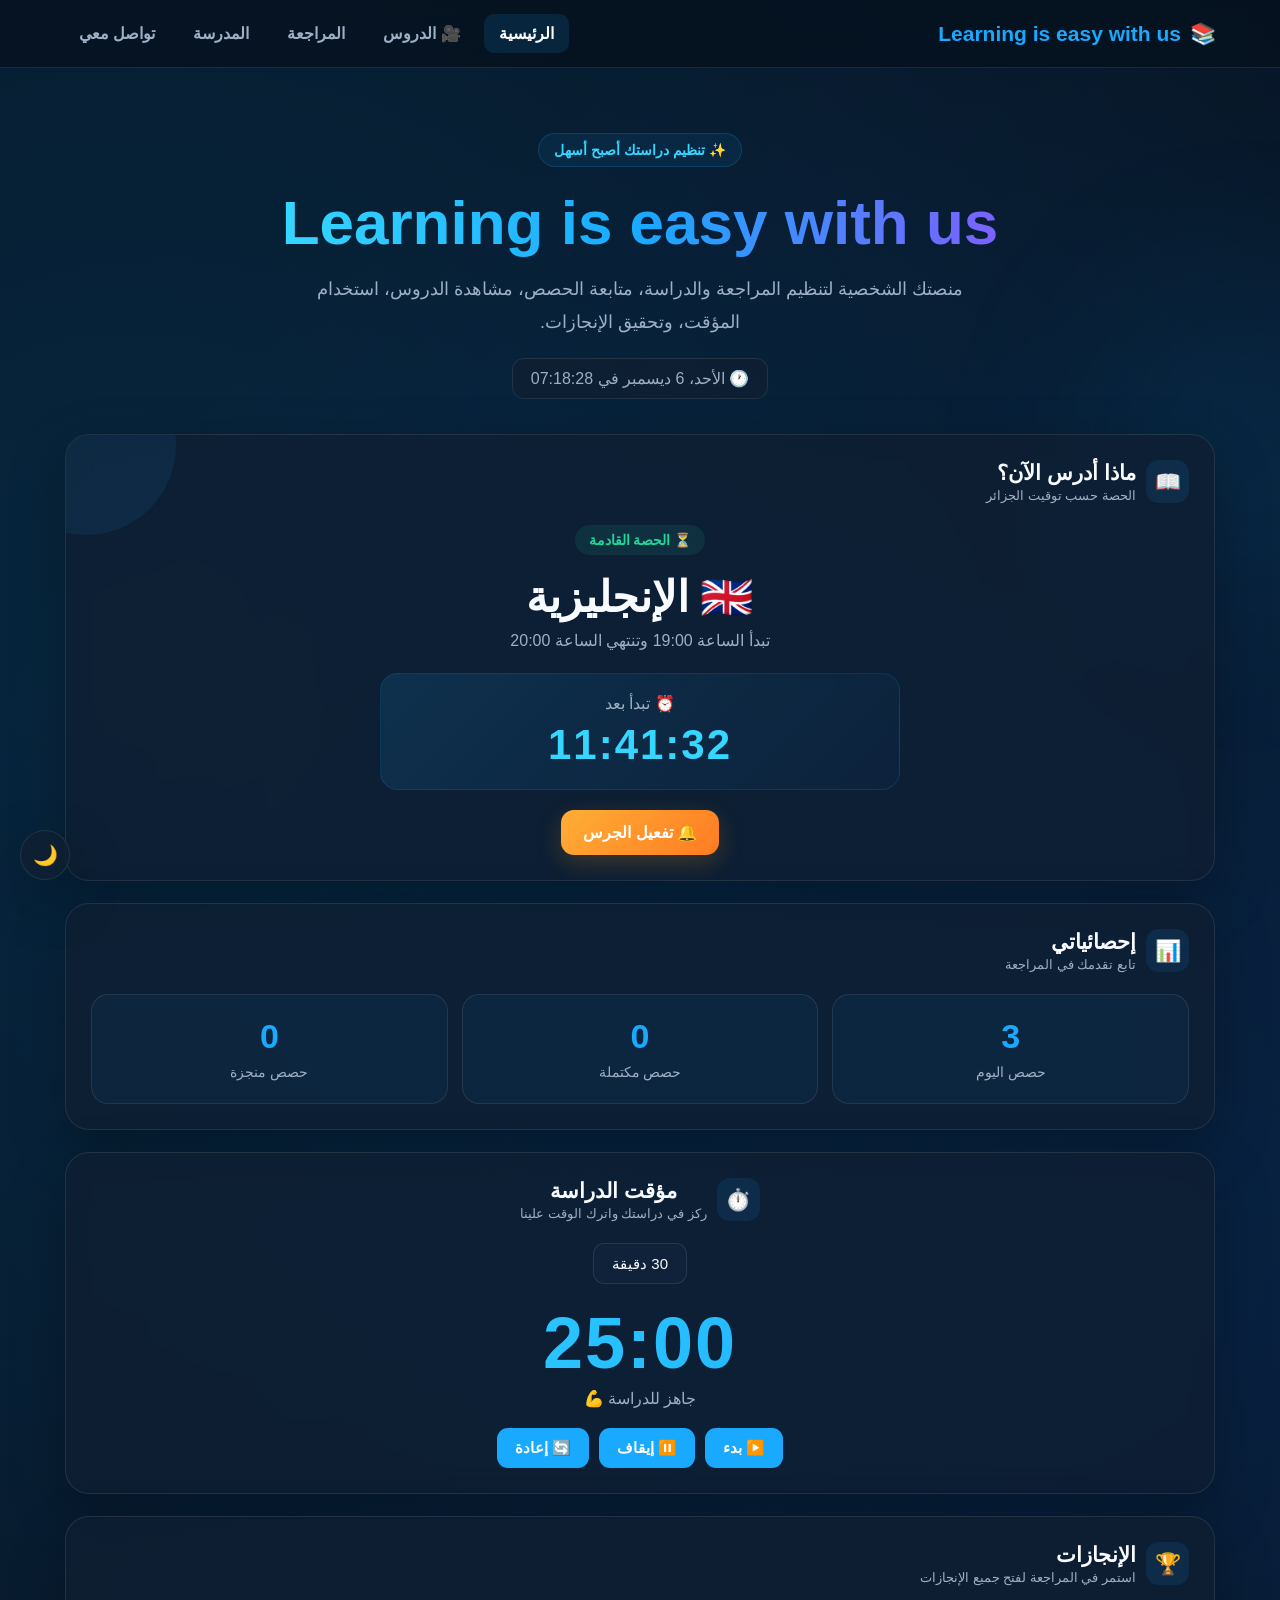
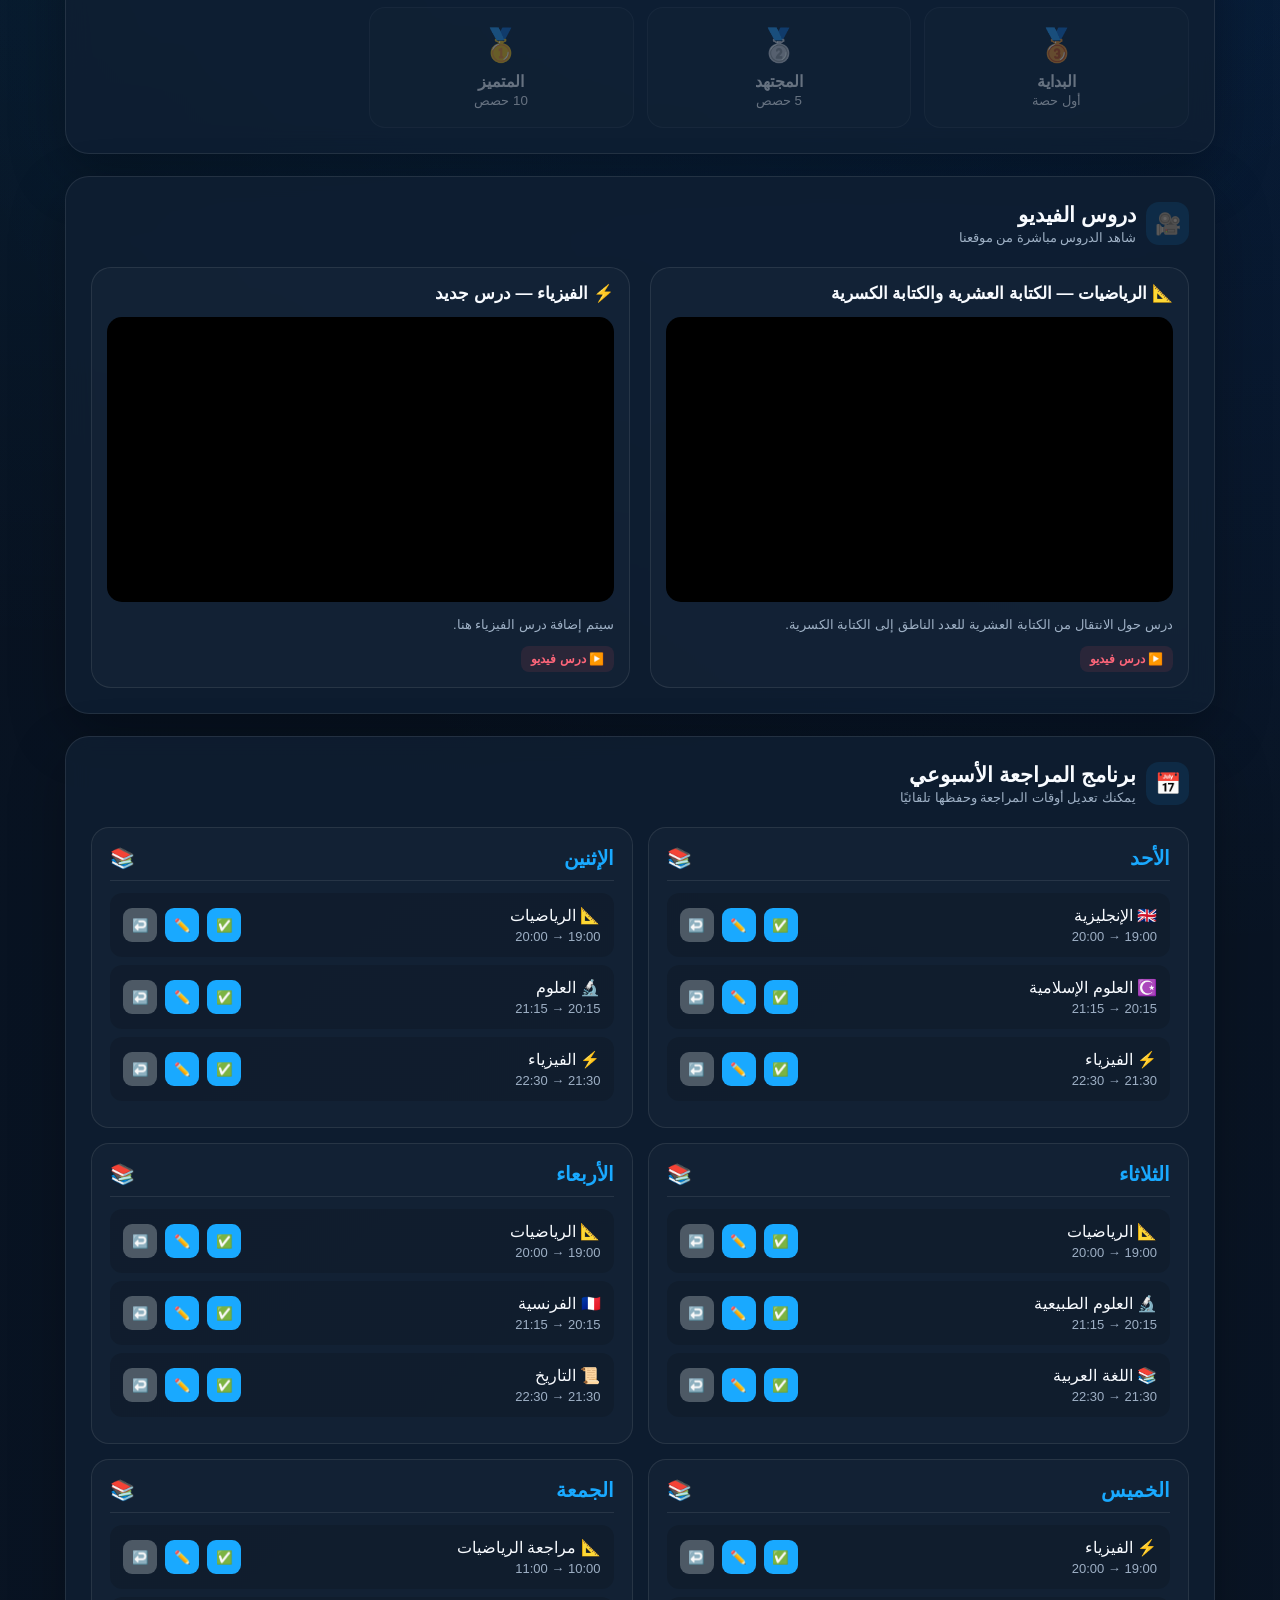
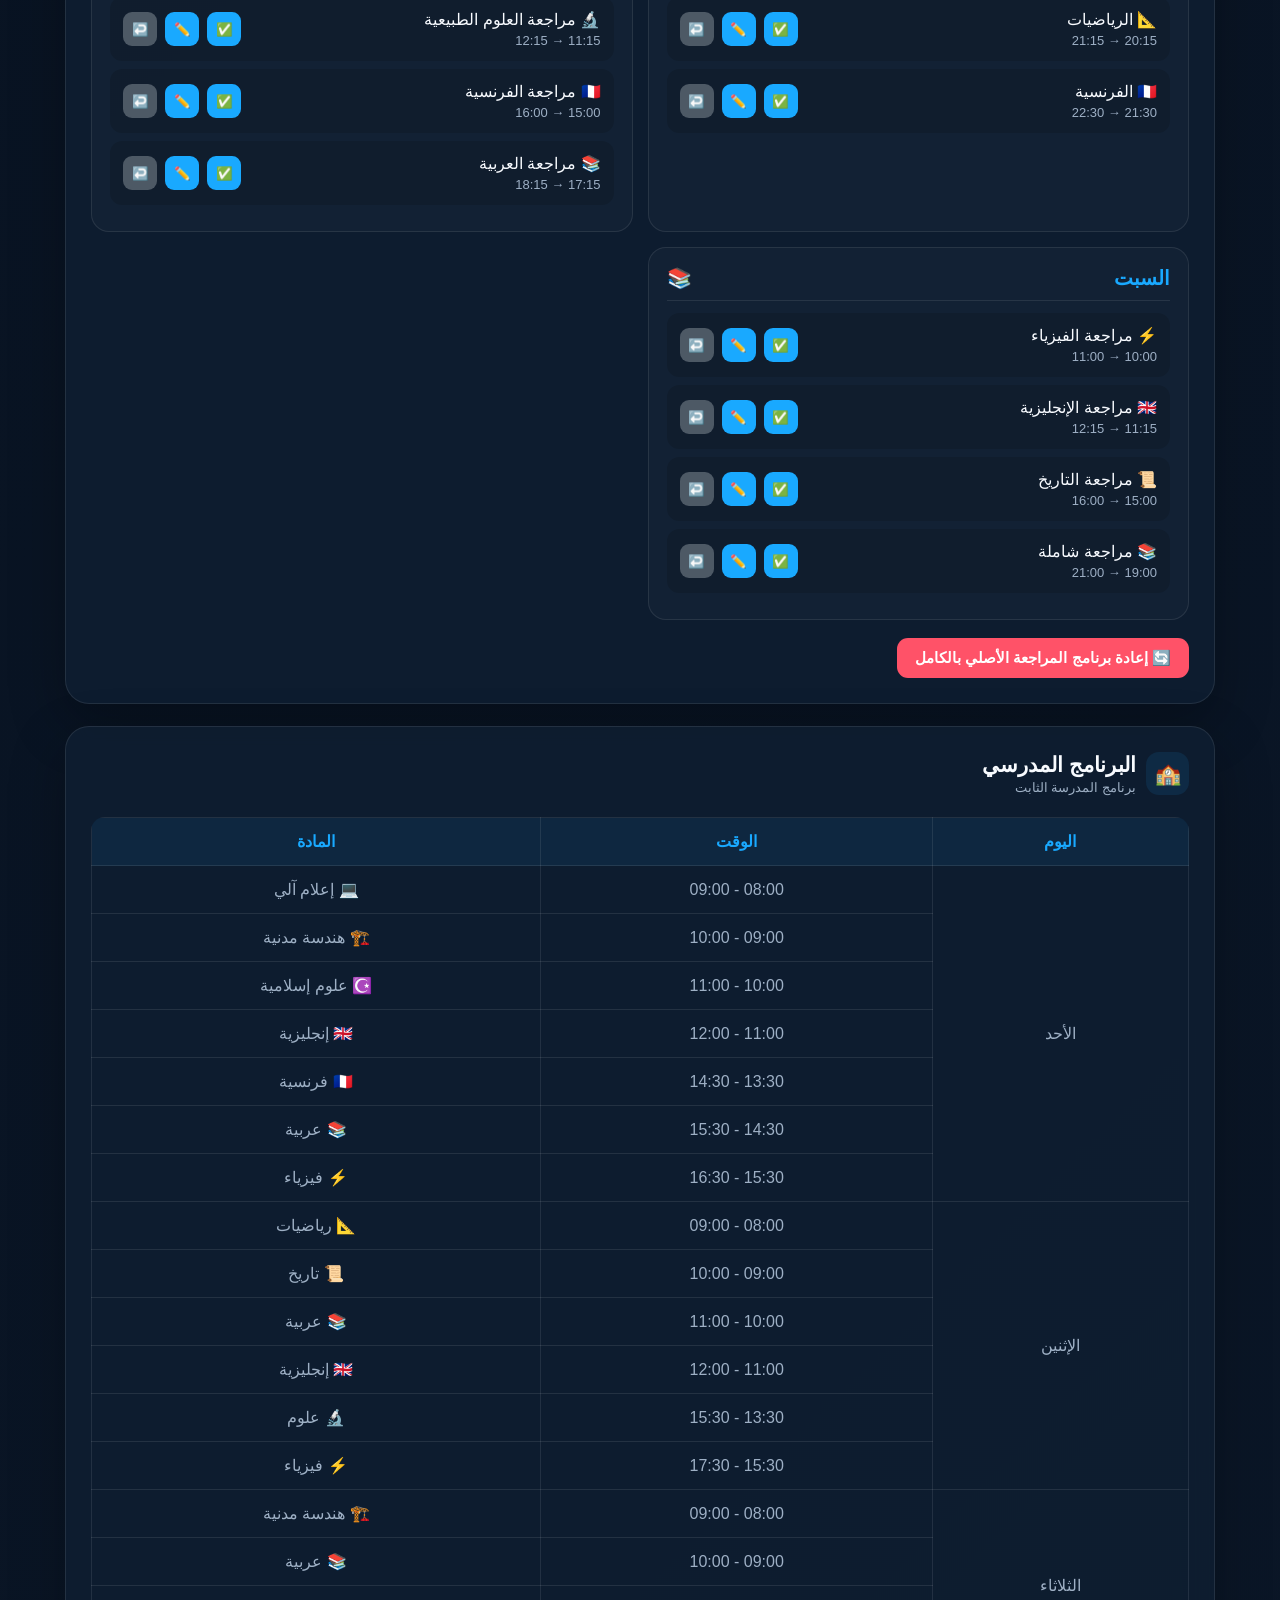
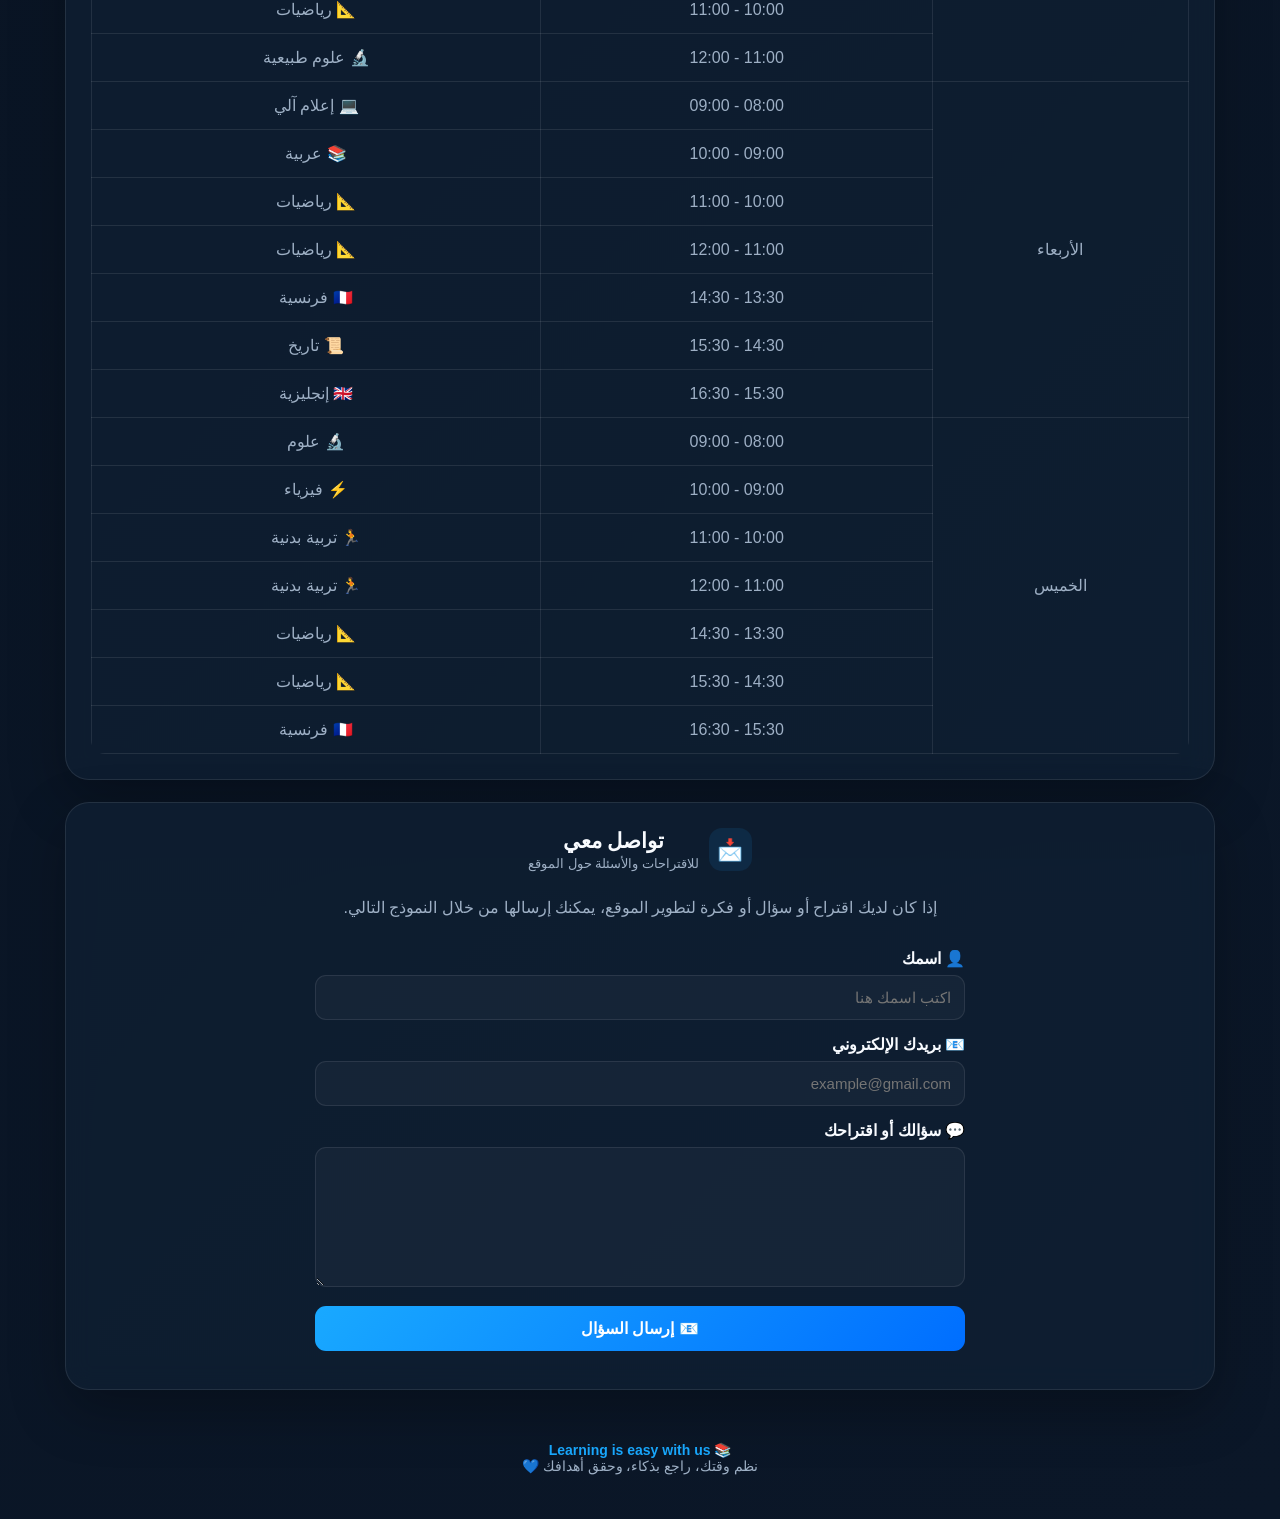
==== commit c0bb1a5d: "Update print statement from 'Hello' to 'Goodbye'" ====
--- a/index.html
+++ b/index.html
@@ -10,6 +10,10 @@
 <meta name="keywords" content="Learning is easy with us, 1ع تك1, برنامج الدراسة, برنامج المراجعة, السنة الأولى ثانوي تقني">
 <meta name="author" content="Learning is easy with us">
 <meta name="robots" content="index, follow">
+
+<meta property="og:type" content="website">
+<meta property="og:title" content="Learning is easy with us">
+<meta property="og:description" content="برنامج الدراسة والمراجعة للسنة الأولى ثانوي تقني.">
 
 <style>
 :root{
@@ -111,8 +115,6 @@
     display:flex;
     gap:8px;
     align-items:center;
-    flex-wrap:wrap;
-    justify-content:center;
 }
 
 .nav-links a{
@@ -237,7 +239,6 @@
     background:rgba(25,169,255,.1);
     border-radius:13px;
     font-size:21px;
-    flex-shrink:0;
 }
 
 .card h2{
@@ -248,107 +249,6 @@
     color:var(--muted);
     font-size:13px;
     margin-top:3px;
-}
-
-/* =========================
-   🎬 قسم الفيديوهات
-========================= */
-
-.videos-intro{
-    text-align:center;
-    color:var(--muted);
-    line-height:1.8;
-    margin:-5px auto 25px;
-    max-width:700px;
-}
-
-.video-subject{
-    margin-bottom:28px;
-}
-
-.video-subject-title{
-    display:flex;
-    align-items:center;
-    gap:10px;
-    margin-bottom:13px;
-    padding:12px 15px;
-    border-radius:14px;
-    background:rgba(25,169,255,.07);
-    border:1px solid var(--border);
-}
-
-.video-subject-title h3{
-    font-size:18px;
-}
-
-.video-count{
-    margin-right:auto;
-    color:var(--muted);
-    font-size:12px;
-}
-
-.video-grid{
-    display:grid;
-    grid-template-columns:repeat(2,1fr);
-    gap:16px;
-}
-
-.video-card{
-    overflow:hidden;
-    border-radius:18px;
-    background:rgba(0,0,0,.16);
-    border:1px solid var(--border);
-    transition:.25s;
-}
-
-.video-card:hover{
-    transform:translateY(-3px);
-    border-color:rgba(25,169,255,.35);
-    box-shadow:0 15px 35px rgba(0,0,0,.2);
-}
-
-.video-player{
-    width:100%;
-    display:block;
-    aspect-ratio:16/9;
-    background:#000;
-    object-fit:contain;
-}
-
-.video-info{
-    padding:15px;
-}
-
-.video-title{
-    font-size:16px;
-    font-weight:bold;
-    line-height:1.6;
-}
-
-.video-description{
-    color:var(--muted);
-    font-size:13px;
-    line-height:1.6;
-    margin-top:5px;
-}
-
-.video-empty{
-    text-align:center;
-    padding:30px;
-    color:var(--muted);
-    border:1px dashed var(--border);
-    border-radius:15px;
-}
-
-.video-note{
-    margin-top:20px;
-    padding:14px;
-    border-radius:13px;
-    background:rgba(255,174,53,.07);
-    border:1px solid rgba(255,174,53,.18);
-    color:var(--muted);
-    line-height:1.8;
-    font-size:13px;
 }
 
 .current-card{
@@ -649,6 +549,79 @@
 .reset-all:hover{
     background:#e63e55;
 }
+
+/* =========================
+   🎥 قسم دروس الفيديو
+========================= */
+
+.video-section{
+    scroll-margin-top:90px;
+}
+
+.video-grid{
+    display:grid;
+    grid-template-columns:repeat(2,1fr);
+    gap:20px;
+}
+
+.video-card{
+    background:rgba(255,255,255,.025);
+    border:1px solid var(--border);
+    border-radius:20px;
+    padding:15px;
+    overflow:hidden;
+    transition:.25s;
+}
+
+.video-card:hover{
+    transform:translateY(-4px);
+    border-color:rgba(25,169,255,.3);
+    box-shadow:0 15px 35px rgba(0,0,0,.2);
+}
+
+.video-card h3{
+    font-size:17px;
+    margin-bottom:13px;
+    color:var(--text);
+}
+
+.video-container{
+    position:relative;
+    width:100%;
+    aspect-ratio:16/9;
+    overflow:hidden;
+    border-radius:15px;
+    background:#000;
+}
+
+.video-container iframe{
+    width:100%;
+    height:100%;
+    border:0;
+    display:block;
+}
+
+.video-card p{
+    color:var(--muted);
+    font-size:13px;
+    line-height:1.7;
+    margin-top:12px;
+}
+
+.youtube-badge{
+    display:inline-flex;
+    align-items:center;
+    gap:6px;
+    margin-top:10px;
+    padding:6px 10px;
+    border-radius:8px;
+    background:rgba(255,82,104,.1);
+    color:#ff667a;
+    font-size:12px;
+    font-weight:bold;
+}
+
+/* ========================= */
 
 .school-schedule{
     overflow:hidden;
@@ -839,16 +812,26 @@
 
     nav{
         padding:12px 4%;
-        flex-direction:column;
     }
 
     .logo{
         font-size:17px;
+    }
+
+    .nav-links{
+        overflow-x:auto;
+        max-width:65%;
+        scrollbar-width:none;
+    }
+
+    .nav-links::-webkit-scrollbar{
+        display:none;
     }
 
     .nav-links a{
         padding:8px 9px;
         font-size:13px;
+        white-space:nowrap;
     }
 
     .hero{
@@ -892,7 +875,7 @@
 @media(max-width:480px){
 
     .nav-links{
-        gap:2px;
+        max-width:62%;
     }
 
     .nav-links a{
@@ -911,10 +894,6 @@
     .lesson button{
         min-width:32px;
     }
-
-    .video-subject-title h3{
-        font-size:16px;
-    }
 }
 </style>
 </head>
@@ -928,16 +907,36 @@
     </div>
 
     <div class="nav-links">
-        <a href="#home" class="active">الرئيسية</a>
-        <a href="#schedule-section">المراجعة</a>
-        <a href="#videos-section">🎬 الدروس</a>
-        <a href="#school-section">المدرسة</a>
-        <a href="#contact">تواصل معي</a>
+
+        <a href="#home" class="active">
+            الرئيسية
+        </a>
+
+        <a href="#video-lessons">
+            🎥 الدروس
+        </a>
+
+        <a href="#schedule-section">
+            المراجعة
+        </a>
+
+        <a href="#school-section">
+            المدرسة
+        </a>
+
+        <a href="#contact">
+            تواصل معي
+        </a>
+
     </div>
 
 </nav>
 
-<button id="theme-button" onclick="toggleTheme()">🌙</button>
+<button
+    id="theme-button"
+    onclick="toggleTheme()">
+    🌙
+</button>
 
 <main class="container" id="home">
 
@@ -963,27 +962,31 @@
 
 </section>
 
-
-<!-- =========================
-     الحصة الحالية
-========================= -->
-
 <section class="card current-card">
 
     <div class="card-title">
 
-        <div class="title-icon">📖</div>
+        <div class="title-icon">
+            📖
+        </div>
 
         <div>
-            <h2>ماذا أدرس الآن؟</h2>
+
+            <h2>
+                ماذا أدرس الآن؟
+            </h2>
+
             <div class="card-subtitle">
                 الحصة حسب توقيت الجزائر
             </div>
+
         </div>
 
     </div>
 
-    <div class="current-lesson" id="currentLesson">
+    <div
+        class="current-lesson"
+        id="currentLesson">
         جاري التحقق من الحصة...
     </div>
 
@@ -992,31 +995,34 @@
         <button
             id="bellButton"
             class="bell-button"
-            onclick="enableBell()"
-        >
+            onclick="enableBell()">
+
             🔔 تفعيل الجرس
+
         </button>
 
     </div>
 
 </section>
 
-
-<!-- =========================
-     الإحصائيات
-========================= -->
-
 <section class="card">
 
     <div class="card-title">
 
-        <div class="title-icon">📊</div>
+        <div class="title-icon">
+            📊
+        </div>
 
         <div>
-            <h2>إحصائياتي</h2>
+
+            <h2>
+                إحصائياتي
+            </h2>
+
             <div class="card-subtitle">
                 تابع تقدمك في المراجعة
             </div>
+
         </div>
 
     </div>
@@ -1024,56 +1030,97 @@
     <div class="stats">
 
         <div class="stat">
-            <span class="stat-number" id="todayLessons">0</span>
-            <span class="stat-label">حصص اليوم</span>
+
+            <span
+                class="stat-number"
+                id="todayLessons">
+                0
+            </span>
+
+            <span class="stat-label">
+                حصص اليوم
+            </span>
+
         </div>
 
         <div class="stat">
-            <span class="stat-number" id="completedLessons">0</span>
-            <span class="stat-label">حصص مكتملة</span>
+
+            <span
+                class="stat-number"
+                id="completedLessons">
+                0
+            </span>
+
+            <span class="stat-label">
+                حصص مكتملة
+            </span>
+
         </div>
 
         <div class="stat">
-            <span class="stat-number" id="studyHours">0</span>
-            <span class="stat-label">حصص منجزة</span>
+
+            <span
+                class="stat-number"
+                id="studyHours">
+                0
+            </span>
+
+            <span class="stat-label">
+                حصص منجزة
+            </span>
+
         </div>
 
     </div>
 
 </section>
-
-
-<!-- =========================
-     مؤقت الدراسة
-========================= -->
 
 <section class="card timer">
 
     <div
         class="card-title"
-        style="justify-content:center"
-    >
-
-        <div class="title-icon">⏱️</div>
+        style="justify-content:center">
+
+        <div class="title-icon">
+            ⏱️
+        </div>
 
         <div>
-            <h2>مؤقت الدراسة</h2>
+
+            <h2>
+                مؤقت الدراسة
+            </h2>
 
             <div class="card-subtitle">
                 ركز في دراستك واترك الوقت علينا
             </div>
+
         </div>
 
     </div>
 
-    <select id="timerSelect" onchange="changeTimer()">
-        <option value="30">30 دقيقة</option>
-        <option value="60">60 دقيقة</option>
-        <option value="120">2 ساعة</option>
+    <select
+        id="timerSelect"
+        onchange="changeTimer()">
+
+        <option value="30">
+            30 دقيقة
+        </option>
+
+        <option value="60">
+            60 دقيقة
+        </option>
+
+        <option value="120">
+            2ساعة
+        </option>
+
     </select>
 
-    <div class="timer-display" id="timerDisplay">
-        30:00
+    <div
+        class="timer-display"
+        id="timerDisplay">
+        25:00
     </div>
 
     <div id="timerStatus">
@@ -1098,159 +1145,267 @@
 
 </section>
 
-
-<!-- =========================
-     الإنجازات
-========================= -->
-
 <section class="card">
 
     <div class="card-title">
 
-        <div class="title-icon">🏆</div>
+        <div class="title-icon">
+            🏆
+        </div>
 
         <div>
-            <h2>الإنجازات</h2>
+
+            <h2>
+                الإنجازات
+            </h2>
 
             <div class="card-subtitle">
                 استمر في المراجعة لفتح جميع الإنجازات
             </div>
+
         </div>
 
     </div>
 
     <div class="achievements">
 
-        <div class="achievement" id="achievement1">
-            <span class="icon">🥉</span>
-            <strong>البداية</strong>
+        <div
+            class="achievement"
+            id="achievement1">
+
+            <span class="icon">
+                🥉
+            </span>
+
+            <strong>
+                البداية
+            </strong>
+
             <br>
-            <small>أول حصة</small>
+
+            <small>
+                أول حصة
+            </small>
+
         </div>
 
-        <div class="achievement" id="achievement5">
-            <span class="icon">🥈</span>
-            <strong>المجتهد</strong>
+        <div
+            class="achievement"
+            id="achievement5">
+
+            <span class="icon">
+                🥈
+            </span>
+
+            <strong>
+                المجتهد
+            </strong>
+
             <br>
-            <small>5 حصص</small>
+
+            <small>
+                5 حصص
+            </small>
+
         </div>
 
-        <div class="achievement" id="achievement10">
-            <span class="icon">🥇</span>
-            <strong>المتميز</strong>
+        <div
+            class="achievement"
+            id="achievement10">
+
+            <span class="icon">
+                🥇
+            </span>
+
+            <strong>
+                المتميز
+            </strong>
+
             <br>
-            <small>10 حصص</small>
+
+            <small>
+                10 حصص
+            </small>
+
         </div>
 
-        <div class="achievement" id="achievement25">
-            <span class="icon">🏆</span>
-            <strong>الأسطورة</strong>
-            <br>
-            <small>25 حصة</small>
+    </div>
+
+</section>
+
+
+<!-- =====================================================
+     🎥 قسم دروس الفيديو
+===================================================== -->
+
+<section
+    class="card video-section"
+    id="video-lessons">
+
+    <div class="card-title">
+
+        <div class="title-icon">
+            🎥
         </div>
 
+        <div>
+
+            <h2>
+                دروس الفيديو
+            </h2>
+
+            <div class="card-subtitle">
+                شاهد الدروس مباشرة من موقعنا
+            </div>
+
+        </div>
+
     </div>
 
+
+    <div class="video-grid">
+
+
+        <!-- =================================================
+             🎥 الفيديو الأول
+             لتغيير الفيديو:
+             غيّر فقط ID الموجود في رابط YouTube
+        ================================================== -->
+
+        <div class="video-card">
+
+            <h3>
+                📐 الرياضيات — الكتابة العشرية والكتابة الكسرية
+            </h3>
+
+            <div class="video-container">
+
+                <iframe
+                    src="https://www.youtube.com/embed/PKJ1jMhHMzo"
+                    title="الانتقال من الكتابة العشرية للعدد الناطق الى الكتابة الكسرية"
+                    loading="lazy"
+                    allow="accelerometer; autoplay; clipboard-write; encrypted-media; gyroscope; picture-in-picture; web-share"
+                    allowfullscreen>
+                </iframe>
+
+            </div>
+
+            <p>
+                درس حول الانتقال من الكتابة العشرية
+                للعدد الناطق إلى الكتابة الكسرية.
+            </p>
+
+            <span class="youtube-badge">
+                ▶️ درس فيديو
+            </span>
+
+        </div>
+
+
+        <!-- =================================================
+             🎥 مكان الفيديو الثاني
+
+             انسخ هذا الصندوق لإضافة درس جديد.
+
+             مثال:
+             https://www.youtube.com/embed/XXXXXXXXXXX
+
+        ================================================== -->
+
+        <div class="video-card">
+
+            <h3>
+                ⚡ الفيزياء — درس جديد
+            </h3>
+
+            <div class="video-container">
+
+                <iframe
+                    src="https://www.youtube.com/embed/VIDEO_ID_HERE"
+                    title="درس الفيزياء"
+                    loading="lazy"
+                    allow="accelerometer; autoplay; clipboard-write; encrypted-media; gyroscope; picture-in-picture; web-share"
+                    allowfullscreen>
+                </iframe>
+
+            </div>
+
+            <p>
+                سيتم إضافة درس الفيزياء هنا.
+            </p>
+
+            <span class="youtube-badge">
+                ▶️ درس فيديو
+            </span>
+
+        </div>
+
+
+    </div>
+
 </section>
 
 
-<!-- ==================================================
-     🎬 قسم الدروس بالفيديو
-================================================== -->
-
-<section class="card" id="videos-section">
+<section
+    class="card"
+    id="schedule-section">
 
     <div class="card-title">
 
-        <div class="title-icon">🎬</div>
+        <div class="title-icon">
+            📅
+        </div>
 
         <div>
-            <h2>دروس الفيديو</h2>
-
-            <div class="card-subtitle">
-                شاهد دروسك مباشرة من الموقع بصيغة MP4
-            </div>
-        </div>
-
-    </div>
-
-    <div class="videos-intro">
-
-        هنا ستجد الدروس المسجلة الخاصة بالمواد الدراسية.
-        اختر الدرس واضغط على زر التشغيل لمشاهدته مباشرة.
-
-    </div>
-
-    <div id="videoContainer"></div>
-
-    <div class="video-note">
-
-        💡 <strong>طريقة إضافة فيديو جديد:</strong><br>
-
-        1. أنشئ مجلدًا باسم
-        <strong>videos</strong>
-        بجانب ملف
-        <strong>index.html</strong>.<br>
-
-        2. ضع ملف الفيديو MP4 داخل المجلد.<br>
-
-        3. أضف معلومات الفيديو في قسم
-        <strong>videoLessons</strong>
-        الموجود في أسفل الصفحة داخل JavaScript.
-
-    </div>
-
-</section>
-
-
-<!-- ==================================================
-     برنامج المراجعة
-================================================== -->
-
-<section class="card" id="schedule-section">
-
-    <div class="card-title">
-
-        <div class="title-icon">📅</div>
-
-        <div>
-            <h2>برنامج المراجعة الأسبوعي</h2>
+
+            <h2>
+                برنامج المراجعة الأسبوعي
+            </h2>
 
             <div class="card-subtitle">
                 يمكنك تعديل أوقات المراجعة وحفظها تلقائيًا
             </div>
+
         </div>
 
     </div>
 
-    <div class="schedule" id="schedule"></div>
+    <div
+        class="schedule"
+        id="schedule">
+    </div>
 
     <button
         class="main-button reset-all"
-        onclick="resetAllSchedule()"
-    >
+        onclick="resetAllSchedule()">
+
         🔄 إعادة برنامج المراجعة الأصلي بالكامل
+
     </button>
 
 </section>
 
 
-<!-- ==================================================
-     البرنامج المدرسي
-================================================== -->
-
-<section class="card school-schedule" id="school-section">
+<section
+    class="card school-schedule"
+    id="school-section">
 
     <div class="card-title">
 
-        <div class="title-icon">🏫</div>
+        <div class="title-icon">
+            🏫
+        </div>
 
         <div>
-            <h2>البرنامج المدرسي</h2>
+
+            <h2>
+                البرنامج المدرسي
+            </h2>
 
             <div class="card-subtitle">
                 برنامج المدرسة الثابت
             </div>
+
         </div>
 
     </div>
@@ -1262,14 +1417,26 @@
             <thead>
 
                 <tr>
-                    <th>اليوم</th>
-                    <th>الوقت</th>
-                    <th>المادة</th>
+
+                    <th>
+                        اليوم
+                    </th>
+
+                    <th>
+                        الوقت
+                    </th>
+
+                    <th>
+                        المادة
+                    </th>
+
                 </tr>
 
             </thead>
 
-            <tbody id="schoolScheduleBody"></tbody>
+            <tbody
+                id="schoolScheduleBody">
+            </tbody>
 
         </table>
 
@@ -1278,22 +1445,23 @@
 </section>
 
 
-<!-- ==================================================
-     التواصل
-================================================== -->
-
-<section class="card contact-card" id="contact">
+<section
+    class="card contact-card"
+    id="contact">
 
     <div
         class="card-title"
-        style="justify-content:center"
-    >
-
-        <div class="title-icon">📩</div>
+        style="justify-content:center">
+
+        <div class="title-icon">
+            📩
+        </div>
 
         <div>
 
-            <h2>تواصل معي</h2>
+            <h2>
+                تواصل معي
+            </h2>
 
             <div class="card-subtitle">
                 للاقتراحات والأسئلة حول الموقع
@@ -1314,8 +1482,7 @@
         class="contact-form"
         id="contactForm"
         action="https://formsubmit.co/ajax/a42d66ac3a3d45512c5b907c8ebcef1f"
-        method="POST"
-    >
+        method="POST">
 
         <label for="visitorName">
             👤 اسمك
@@ -1360,8 +1527,8 @@
             name="message"
             placeholder="اكتب سؤالك أو اقتراحك هنا..."
             maxlength="1000"
-            required
-        ></textarea>
+            required>
+        </textarea>
 
         <input
             type="hidden"
@@ -1378,15 +1545,16 @@
         <button
             type="submit"
             class="contact-submit"
-            id="contactSubmit"
-        >
+            id="contactSubmit">
+
             📧 إرسال السؤال
+
         </button>
 
         <div
             id="contactStatus"
-            aria-live="polite"
-        ></div>
+            aria-live="polite">
+        </div>
 
     </form>
 
@@ -1408,52 +1576,57 @@
 </footer>
 
 
-<!-- ==================================================
-     نافذة تعديل الحصة
-================================================== -->
-
-<div class="modal" id="editModal">
+<div
+    class="modal"
+    id="editModal">
 
     <div class="modal-content">
 
-        <h2>✏️ تعديل الحصة</h2>
-
-        <label>اليوم</label>
+        <h2>
+            ✏️ تعديل الحصة
+        </h2>
+
+        <label>
+            اليوم
+        </label>
 
         <input
             type="text"
             id="editDay"
-            readonly
-        >
-
-        <label>وقت البداية</label>
+            readonly>
+
+        <label>
+            وقت البداية
+        </label>
 
         <input
             type="time"
-            id="editStart"
-        >
-
-        <label>وقت النهاية</label>
+            id="editStart">
+
+        <label>
+            وقت النهاية
+        </label>
 
         <input
             type="time"
-            id="editEnd"
-        >
+            id="editEnd">
 
         <div class="modal-buttons">
 
             <button
                 class="save-button"
-                onclick="saveEdit()"
-            >
+                onclick="saveEdit()">
+
                 💾 حفظ
+
             </button>
 
             <button
                 class="cancel-button"
-                onclick="closeModal()"
-            >
+                onclick="closeModal()">
+
                 إلغاء
+
             </button>
 
         </div>
@@ -1467,540 +1640,117 @@
 
 const ALGERIA_TIMEZONE="Africa/Algiers";
 
-
-/* ==================================================
-   📚 برنامج المراجعة الأصلي
-================================================== */
-
 const originalSchedule={
 
 "الأحد":[
-    {
-        id:"sun-english",
-        subject:"🇬🇧 الإنجليزية",
-        start:"19:00",
-        end:"20:00"
-    },
-    {
-        id:"sun-islamic",
-        subject:"☪️ العلوم الإسلامية",
-        start:"20:15",
-        end:"21:15"
-    },
-    {
-        id:"sun-physics",
-        subject:"⚡ الفيزياء",
-        start:"21:30",
-        end:"22:30"
-    }
+{id:"sun-english",subject:"🇬🇧 الإنجليزية",start:"19:00",end:"20:00"},
+{id:"sun-islamic",subject:"☪️ العلوم الإسلامية",start:"20:15",end:"21:15"},
+{id:"sun-physics",subject:"⚡ الفيزياء",start:"21:30",end:"22:30"}
 ],
 
 "الإثنين":[
-    {
-        id:"mon-math",
-        subject:"📐 الرياضيات",
-        start:"19:00",
-        end:"20:00"
-    },
-    {
-        id:"mon-science",
-        subject:"🔬 العلوم",
-        start:"20:15",
-        end:"21:15"
-    },
-    {
-        id:"mon-physics",
-        subject:"⚡ الفيزياء",
-        start:"21:30",
-        end:"22:30"
-    }
+{id:"mon-math",subject:"📐 الرياضيات",start:"19:00",end:"20:00"},
+{id:"mon-science",subject:"🔬 العلوم",start:"20:15",end:"21:15"},
+{id:"mon-physics",subject:"⚡ الفيزياء",start:"21:30",end:"22:30"}
 ],
 
 "الثلاثاء":[
-    {
-        id:"tue-math",
-        subject:"📐 الرياضيات",
-        start:"19:00",
-        end:"20:00"
-    },
-    {
-        id:"tue-natural-science",
-        subject:"🔬 العلوم الطبيعية",
-        start:"20:15",
-        end:"21:15"
-    },
-    {
-        id:"tue-arabic",
-        subject:"📚 اللغة العربية",
-        start:"21:30",
-        end:"22:30"
-    }
+{id:"tue-math",subject:"📐 الرياضيات",start:"19:00",end:"20:00"},
+{id:"tue-natural-science",subject:"🔬 العلوم الطبيعية",start:"20:15",end:"21:15"},
+{id:"tue-arabic",subject:"📚 اللغة العربية",start:"21:30",end:"22:30"}
 ],
 
 "الأربعاء":[
-    {
-        id:"wed-math",
-        subject:"📐 الرياضيات",
-        start:"19:00",
-        end:"20:00"
-    },
-    {
-        id:"wed-french",
-        subject:"🇫🇷 الفرنسية",
-        start:"20:15",
-        end:"21:15"
-    },
-    {
-        id:"wed-history",
-        subject:"📜 التاريخ",
-        start:"21:30",
-        end:"22:30"
-    }
+{id:"wed-math",subject:"📐 الرياضيات",start:"19:00",end:"20:00"},
+{id:"wed-french",subject:"🇫🇷 الفرنسية",start:"20:15",end:"21:15"},
+{id:"wed-history",subject:"📜 التاريخ",start:"21:30",end:"22:30"}
 ],
 
 "الخميس":[
-    {
-        id:"thu-physics",
-        subject:"⚡ الفيزياء",
-        start:"19:00",
-        end:"20:00"
-    },
-    {
-        id:"thu-math",
-        subject:"📐 الرياضيات",
-        start:"20:15",
-        end:"21:15"
-    },
-    {
-        id:"thu-french",
-        subject:"🇫🇷 الفرنسية",
-        start:"21:30",
-        end:"22:30"
-    }
+{id:"thu-physics",subject:"⚡ الفيزياء",start:"19:00",end:"20:00"},
+{id:"thu-math",subject:"📐 الرياضيات",start:"20:15",end:"21:15"},
+{id:"thu-french",subject:"🇫🇷 الفرنسية",start:"21:30",end:"22:30"}
 ],
 
 "الجمعة":[
-    {
-        id:"fri-math",
-        subject:"📐 مراجعة الرياضيات",
-        start:"10:00",
-        end:"11:00"
-    },
-    {
-        id:"fri-natural-science",
-        subject:"🔬 مراجعة العلوم الطبيعية",
-        start:"11:15",
-        end:"12:15"
-    },
-    {
-        id:"fri-french",
-        subject:"🇫🇷 مراجعة الفرنسية",
-        start:"15:00",
-        end:"16:00"
-    },
-    {
-        id:"fri-arabic",
-        subject:"📚 مراجعة العربية",
-        start:"17:15",
-        end:"18:15"
-    }
+{id:"fri-math",subject:"📐 مراجعة الرياضيات",start:"10:00",end:"11:00"},
+{id:"fri-natural-science",subject:"🔬 مراجعة العلوم الطبيعية",start:"11:15",end:"12:15"},
+{id:"fri-french",subject:"🇫🇷 مراجعة الفرنسية",start:"15:00",end:"16:00"},
+{id:"fri-arabic",subject:"📚 مراجعة العربية",start:"17:15",end:"18:15"}
 ],
 
 "السبت":[
-    {
-        id:"sat-physics",
-        subject:"⚡ مراجعة الفيزياء",
-        start:"10:00",
-        end:"11:00"
-    },
-    {
-        id:"sat-english",
-        subject:"🇬🇧 مراجعة الإنجليزية",
-        start:"11:15",
-        end:"12:15"
-    },
-    {
-        id:"sat-history",
-        subject:"📜 مراجعة التاريخ",
-        start:"15:00",
-        end:"16:00"
-    },
-    {
-        id:"sat-comprehensive",
-        subject:"📚 مراجعة شاملة",
-        start:"19:00",
-        end:"21:00"
-    }
+{id:"sat-physics",subject:"⚡ مراجعة الفيزياء",start:"10:00",end:"11:00"},
+{id:"sat-english",subject:"🇬🇧 مراجعة الإنجليزية",start:"11:15",end:"12:15"},
+{id:"sat-history",subject:"📜 مراجعة التاريخ",start:"15:00",end:"16:00"},
+{id:"sat-comprehensive",subject:"📚 مراجعة شاملة",start:"19:00",end:"21:00"}
 ]
 
 };
 
-
 let schedule=
-    JSON.parse(
-        localStorage.getItem("myStudySchedule")
-    )||
-    JSON.parse(
-        JSON.stringify(originalSchedule)
-    );
-
-
-/* ==================================================
-   🎬🎬🎬 هنا تضيف فيديوهاتك 🎬🎬🎬
-
-   لا تحتاج إلى تعديل أي شيء آخر.
-
-   ضع ملفات MP4 داخل مجلد:
-
-   videos/
-
-   مثال:
-
-   videos/math-lesson-1.mp4
-   videos/physics-lesson-1.mp4
-
-================================================== */
-
-const videoLessons=[
-
-    /* ==============================
-       📐 الرياضيات
-    ============================== */
-
-    {
-        subject:"📐 الرياضيات",
-
-        title:"الدرس الأول في الرياضيات",
-
-        description:"شرح الدرس الأول",
-
-        video:"videos/math-lesson-1.mp4"
-    },
-
-    {
-        subject:"📐 الرياضيات",
-
-        title:"الدرس الثاني في الرياضيات",
-
-        description:"شرح الدرس الثاني",
-
-        video:"videos/math-lesson-2.mp4"
-    },
-
-
-    /* ==============================
-       ⚡ الفيزياء
-    ============================== */
-
-    {
-        subject:"⚡ الفيزياء",
-
-        title:"الدرس الأول في الفيزياء",
-
-        description:"شرح الدرس الأول",
-
-        video:"videos/physics-lesson-1.mp4"
-    },
-
-
-    /* ==============================
-       🔬 العلوم الطبيعية
-    ============================== */
-
-    {
-        subject:"🔬 العلوم الطبيعية",
-
-        title:"الدرس الأول في العلوم الطبيعية",
-
-        description:"شرح الدرس الأول",
-
-        video:"videos/science-lesson-1.mp4"
-    },
-
-
-    /* ==============================
-       🇫🇷 الفرنسية
-    ============================== */
-
-    {
-        subject:"🇫🇷 الفرنسية",
-
-        title:"الدرس الأول في الفرنسية",
-
-        description:"شرح الدرس الأول",
-
-        video:"videos/french-lesson-1.mp4"
-    },
-
-
-    /* ==============================
-       🇬🇧 الإنجليزية
-    ============================== */
-
-    {
-        subject:"🇬🇧 الإنجليزية",
-
-        title:"الدرس الأول في الإنجليزية",
-
-        description:"شرح الدرس الأول",
-
-        video:"videos/english-lesson-1.mp4"
-    },
-
-
-    /* ==============================
-       📚 اللغة العربية
-    ============================== */
-
-    {
-        subject:"📚 اللغة العربية",
-
-        title:"الدرس الأول في اللغة العربية",
-
-        description:"شرح الدرس الأول",
-
-        video:"videos/arabic-lesson-1.mp4"
-    },
-
-
-    /* ==============================
-       ☪️ العلوم الإسلامية
-    ============================== */
-
-    {
-        subject:"☪️ العلوم الإسلامية",
-
-        title:"الدرس الأول في العلوم الإسلامية",
-
-        description:"شرح الدرس الأول",
-
-        video:"videos/islamic-lesson-1.mp4"
-    },
-
-
-    /* ==============================
-       📜 التاريخ
-    ============================== */
-
-    {
-        subject:"📜 التاريخ",
-
-        title:"الدرس الأول في التاريخ",
-
-        description:"شرح الدرس الأول",
-
-        video:"videos/history-lesson-1.mp4"
-    }
-
-];
-
-
-/* ==================================================
-   عرض الفيديوهات
-================================================== */
-
-function renderVideos(){
-
-    const container=
-        document.getElementById(
-            "videoContainer"
-        );
-
-    container.innerHTML="";
-
-    if(!videoLessons.length){
-
-        container.innerHTML=`
-            <div class="video-empty">
-                🎬 لا توجد دروس فيديو حاليًا.
-            </div>
-        `;
-
-        return;
-    }
-
-    const subjects={};
-
-    videoLessons.forEach(video=>{
-
-        if(!subjects[video.subject]){
-            subjects[video.subject]=[];
-        }
-
-        subjects[video.subject].push(video);
-
-    });
-
-
-    Object.entries(subjects).forEach(
-        ([subject,videos])=>{
-
-            const subjectSection=
-                document.createElement("div");
-
-            subjectSection.className=
-                "video-subject";
-
-
-            subjectSection.innerHTML=`
-
-                <div class="video-subject-title">
-
-                    <h3>
-                        ${subject}
-                    </h3>
-
-                    <span class="video-count">
-                        ${videos.length} درس
-                    </span>
-
-                </div>
-
-                <div class="video-grid"></div>
-            `;
-
-
-            const grid=
-                subjectSection.querySelector(
-                    ".video-grid"
-                );
-
-
-            videos.forEach(video=>{
-
-                const card=
-                    document.createElement("div");
-
-                card.className="video-card";
-
-
-                card.innerHTML=`
-
-                    <video
-                        class="video-player"
-                        controls
-                        preload="metadata"
-                        playsinline
-                    >
-                        <source
-                            src="${video.video}"
-                            type="video/mp4"
-                        >
-
-                        متصفحك لا يدعم تشغيل فيديو MP4.
-                    </video>
-
-                    <div class="video-info">
-
-                        <div class="video-title">
-                            ${video.title}
-                        </div>
-
-                        <div class="video-description">
-                            ${video.description||""}
-                        </div>
-
-                    </div>
-
-                `;
-
-
-                grid.appendChild(card);
-
-            });
-
-
-            container.appendChild(
-                subjectSection
-            );
-
-        }
-    );
-
-}
-
-
-/* ==================================================
-   أيام الأسبوع
-================================================== */
+JSON.parse(localStorage.getItem("myStudySchedule"))||
+JSON.parse(JSON.stringify(originalSchedule));
 
 const arabicDays={
-
-    Sunday:"الأحد",
-
-    Monday:"الإثنين",
-
-    Tuesday:"الثلاثاء",
-
-    Wednesday:"الأربعاء",
-
-    Thursday:"الخميس",
-
-    Friday:"الجمعة",
-
-    Saturday:"السبت"
-
+Sunday:"الأحد",
+Monday:"الإثنين",
+Tuesday:"الثلاثاء",
+Wednesday:"الأربعاء",
+Thursday:"الخميس",
+Friday:"الجمعة",
+Saturday:"السبت"
 };
 
-
-/* ==================================================
-   البرنامج المدرسي
-================================================== */
-
 const schoolSchedule={
 
 "الأحد":[
-    ["08:00 - 09:00","💻 إعلام آلي"],
-    ["09:00 - 10:00","🏗️ هندسة مدنية"],
-    ["10:00 - 11:00","☪️ علوم إسلامية"],
-    ["11:00 - 12:00","🇬🇧 إنجليزية"],
-    ["13:30 - 14:30","🇫🇷 فرنسية"],
-    ["14:30 - 15:30","📚 عربية"],
-    ["15:30 - 16:30","⚡ فيزياء"]
+["08:00 - 09:00","💻 إعلام آلي"],
+["09:00 - 10:00","🏗️ هندسة مدنية"],
+["10:00 - 11:00","☪️ علوم إسلامية"],
+["11:00 - 12:00","🇬🇧 إنجليزية"],
+["13:30 - 14:30","🇫🇷 فرنسية"],
+["14:30 - 15:30","📚 عربية"],
+["15:30 - 16:30","⚡ فيزياء"]
 ],
 
 "الإثنين":[
-    ["08:00 - 09:00","📐 رياضيات"],
-    ["09:00 - 10:00","📜 تاريخ"],
-    ["10:00 - 11:00","📚 عربية"],
-    ["11:00 - 12:00","🇬🇧 إنجليزية"],
-    ["13:30 - 15:30","🔬 علوم"],
-    ["15:30 - 17:30","⚡ فيزياء"]
+["08:00 - 09:00","📐 رياضيات"],
+["09:00 - 10:00","📜 تاريخ"],
+["10:00 - 11:00","📚 عربية"],
+["11:00 - 12:00","🇬🇧 إنجليزية"],
+["13:30 - 15:30","🔬 علوم"],
+["15:30 - 17:30","⚡ فيزياء"]
 ],
 
 "الثلاثاء":[
-    ["08:00 - 09:00","🏗️ هندسة مدنية"],
-    ["09:00 - 10:00","📚 عربية"],
-    ["10:00 - 11:00","📐 رياضيات"],
-    ["11:00 - 12:00","🔬 علوم طبيعية"]
+["08:00 - 09:00","🏗️ هندسة مدنية"],
+["09:00 - 10:00","📚 عربية"],
+["10:00 - 11:00","📐 رياضيات"],
+["11:00 - 12:00","🔬 علوم طبيعية"]
 ],
 
 "الأربعاء":[
-    ["08:00 - 09:00","💻 إعلام آلي"],
-    ["09:00 - 10:00","📚 عربية"],
-    ["10:00 - 11:00","📐 رياضيات"],
-    ["11:00 - 12:00","📐 رياضيات"],
-    ["13:30 - 14:30","🇫🇷 فرنسية"],
-    ["14:30 - 15:30","📜 تاريخ"],
-    ["15:30 - 16:30","🇬🇧 إنجليزية"]
+["08:00 - 09:00","💻 إعلام آلي"],
+["09:00 - 10:00","📚 عربية"],
+["10:00 - 11:00","📐 رياضيات"],
+["11:00 - 12:00","📐 رياضيات"],
+["13:30 - 14:30","🇫🇷 فرنسية"],
+["14:30 - 15:30","📜 تاريخ"],
+["15:30 - 16:30","🇬🇧 إنجليزية"]
 ],
 
 "الخميس":[
-    ["08:00 - 09:00","🔬 علوم"],
-    ["09:00 - 10:00","⚡ فيزياء"],
-    ["10:00 - 11:00","🏃 تربية بدنية"],
-    ["11:00 - 12:00","🏃 تربية بدنية"],
-    ["13:30 - 14:30","📐 رياضيات"],
-    ["14:30 - 15:30","📐 رياضيات"],
-    ["15:30 - 16:30","🇫🇷 فرنسية"]
+["08:00 - 09:00","🔬 علوم"],
+["09:00 - 10:00","⚡ فيزياء"],
+["10:00 - 11:00","🏃 تربية بدنية"],
+["11:00 - 12:00","🏃 تربية بدنية"],
+["13:30 - 14:30","📐 رياضيات"],
+["14:30 - 15:30","📐 رياضيات"],
+["15:30 - 16:30","🇫🇷 فرنسية"]
 ]
 
 };
-
-
-/* ==================================================
-   الوقت
-================================================== */
 
 function timeToMinutes(time){
 
@@ -2010,56 +1760,40 @@
            Number(parts[1]);
 }
 
-
 function formatRemaining(seconds){
 
-    seconds=Math.max(
-        0,
-        Math.floor(seconds)
-    );
-
-    const hours=
-        Math.floor(seconds/3600);
-
-    const minutes=
-        Math.floor(
-            (seconds%3600)/60
-        );
-
-    const secs=
-        seconds%60;
+    seconds=Math.max(0,Math.floor(seconds));
+
+    const hours=Math.floor(seconds/3600);
+
+    const minutes=Math.floor((seconds%3600)/60);
+
+    const secs=seconds%60;
 
     if(hours){
 
-        return String(hours).padStart(2,"0")+
-               ":"+
-               String(minutes).padStart(2,"0")+
-               ":"+
+        return String(hours).padStart(2,"0")+":"+
+               String(minutes).padStart(2,"0")+":"+
                String(secs).padStart(2,"0");
     }
 
-    return String(minutes).padStart(2,"0")+
-           ":"+
+    return String(minutes).padStart(2,"0")+":"+
            String(secs).padStart(2,"0");
 }
 
-
 function getAlgeriaTime(){
 
-    const parts=
-        new Intl.DateTimeFormat(
-            "en-US",
-            {
-                timeZone:ALGERIA_TIMEZONE,
-                weekday:"long",
-                hour:"2-digit",
-                minute:"2-digit",
-                second:"2-digit",
-                hour12:false
-            }
-        ).formatToParts(
-            new Date()
-        );
+    const parts=new Intl.DateTimeFormat(
+        "en-US",
+        {
+            timeZone:ALGERIA_TIMEZONE,
+            weekday:"long",
+            hour:"2-digit",
+            minute:"2-digit",
+            second:"2-digit",
+            hour12:false
+        }
+    ).formatToParts(new Date());
 
     const result={};
 
@@ -2073,66 +1807,47 @@
 
     let hour=Number(result.hour);
 
-    if(hour===24){
-        hour=0;
-    }
+    if(hour===24) hour=0;
 
     return{
-
         weekday:result.weekday,
-
         hour,
-
         minute:Number(result.minute),
-
         second:Number(result.second)
-
     };
 }
 
-
 function updateClock(){
 
-    const formatter=
-        new Intl.DateTimeFormat(
-            "ar-DZ",
-            {
-                timeZone:ALGERIA_TIMEZONE,
-                weekday:"long",
-                day:"numeric",
-                month:"long",
-                hour:"2-digit",
-                minute:"2-digit",
-                second:"2-digit",
-                hour12:false
-            }
-        );
-
-    document.getElementById(
-        "clock"
-    ).textContent=
-        "🕐 "+
-        formatter.format(
-            new Date()
-        );
-}
-
-
-/* ==================================================
-   🔔 جرس المدرسة
-================================================== */
+    const formatter=new Intl.DateTimeFormat(
+        "ar-DZ",
+        {
+            timeZone:ALGERIA_TIMEZONE,
+            weekday:"long",
+            day:"numeric",
+            month:"long",
+            hour:"2-digit",
+            minute:"2-digit",
+            second:"2-digit",
+            hour12:false
+        }
+    );
+
+    document.getElementById("clock").textContent=
+        "🕐 "+formatter.format(new Date());
+}
+
+
+/* =========================================================
+   🔔 نظام جرس المدرسة
+========================================================= */
 
 let audioContext=null;
-
 let alarmRinging=false;
-
 let schoolBellInterval=null;
 
 let bellEnabled=
-    localStorage.getItem(
-        "studyBellEnabled"
-    )==="true";
-
+    localStorage.getItem("studyBellEnabled")==="true";
 
 function createAudioContext(){
 
@@ -2149,23 +1864,16 @@
             new AudioContextClass();
     }
 
-    if(
-        audioContext.state==="suspended"
-    ){
-
-        audioContext.resume()
-            .catch(()=>{});
-
+    if(audioContext.state==="suspended"){
+        audioContext.resume().catch(()=>{});
     }
 
     return audioContext;
 }
 
-
 function playSchoolBell(){
 
-    const ctx=
-        createAudioContext();
+    const ctx=createAudioContext();
 
     if(!ctx){
         return;
@@ -2173,69 +1881,56 @@
 
     const ring=()=>{
 
-        const now=
-            ctx.currentTime;
+        const now=ctx.currentTime;
 
         const tones=[
-
             [520,.55],
             [780,.40],
             [1040,.30],
             [1300,.22],
             [1560,.15],
             [2080,.08]
-
         ];
 
-
-        tones.forEach(
-            ([frequency,volume])=>{
-
-                const oscillator=
-                    ctx.createOscillator();
-
-                const gain=
-                    ctx.createGain();
-
-                oscillator.type="sine";
-
-                oscillator.frequency.setValueAtTime(
-                    frequency,
-                    now
-                );
-
-                gain.gain.setValueAtTime(
-                    0.0001,
-                    now
-                );
-
-                gain.gain.exponentialRampToValueAtTime(
-                    volume,
-                    now+.025
-                );
-
-                gain.gain.exponentialRampToValueAtTime(
-                    0.0001,
-                    now+1.0
-                );
-
-                oscillator.connect(gain);
-
-                gain.connect(
-                    ctx.destination
-                );
-
-                oscillator.start(now);
-
-                oscillator.stop(
-                    now+1.05
-                );
-
-            }
-        );
+        tones.forEach(([frequency,volume])=>{
+
+            const oscillator=
+                ctx.createOscillator();
+
+            const gain=
+                ctx.createGain();
+
+            oscillator.type="sine";
+
+            oscillator.frequency.setValueAtTime(
+                frequency,
+                now
+            );
+
+            gain.gain.setValueAtTime(
+                0.0001,
+                now
+            );
+
+            gain.gain.exponentialRampToValueAtTime(
+                volume,
+                now+.025
+            );
+
+            gain.gain.exponentialRampToValueAtTime(
+                0.0001,
+                now+1.0
+            );
+
+            oscillator.connect(gain);
+            gain.connect(ctx.destination);
+
+            oscillator.start(now);
+            oscillator.stop(now+1.05);
+
+        });
 
     };
-
 
     if(ctx.state==="suspended"){
 
@@ -2248,73 +1943,46 @@
         ring();
 
     }
-
-}
-
+}
 
 function startAlarm(){
 
-    if(!bellEnabled){
-        return;
-    }
-
-    if(alarmRinging){
-        return;
-    }
-
-    const ctx=
-        createAudioContext();
-
-    if(!ctx){
-        return;
-    }
-
+    if(!bellEnabled)return;
+    if(alarmRinging)return;
+
+    const ctx=createAudioContext();
+
+    if(!ctx)return;
 
     const begin=()=>{
 
-        if(alarmRinging){
-            return;
+        if(alarmRinging)return;
+
+        alarmRinging=true;
+
+        const button=
+            document.getElementById("bellButton");
+
+        if(button){
+
+            button.classList.remove("active");
+            button.classList.add("ringing");
+            button.textContent="🛑 إيقاف المنبه";
+
         }
 
-        alarmRinging=true;
-
-        const button=
-            document.getElementById(
-                "bellButton"
-            );
-
-
-        if(button){
-
-            button.classList.remove(
-                "active"
-            );
-
-            button.classList.add(
-                "ringing"
-            );
-
-            button.textContent=
-                "🛑 إيقاف المنبه";
-        }
-
-
         playSchoolBell();
-
 
         schoolBellInterval=
             setInterval(()=>{
 
-                if(!alarmRinging){
-                    return;
-                }
+                if(!alarmRinging)return;
 
                 playSchoolBell();
 
             },1150);
 
     };
-
 
     if(ctx.state==="suspended"){
 
@@ -2327,9 +1995,7 @@
         begin();
 
     }
-
-}
-
+}
 
 function stopAlarm(){
 
@@ -2337,66 +2003,41 @@
 
     if(schoolBellInterval){
 
-        clearInterval(
-            schoolBellInterval
-        );
-
+        clearInterval(schoolBellInterval);
         schoolBellInterval=null;
 
     }
 
-
     const button=
-        document.getElementById(
-            "bellButton"
-        );
-
-    if(!button){
+        document.getElementById("bellButton");
+
+    if(!button)return;
+
+    button.classList.remove("ringing");
+
+    if(bellEnabled){
+
+        button.classList.add("active");
+        button.textContent="🔕 إيقاف الجرس";
+
+    }else{
+
+        button.classList.remove("active");
+        button.textContent="🔔 تفعيل الجرس";
+
+    }
+}
+
+function enableBell(){
+
+    if(alarmRinging){
+
+        stopAlarm();
         return;
-    }
-
-
-    button.classList.remove(
-        "ringing"
-    );
-
-
-    if(bellEnabled){
-
-        button.classList.add(
-            "active"
-        );
-
-        button.textContent=
-            "🔕 إيقاف الجرس";
-
-    }else{
-
-        button.classList.remove(
-            "active"
-        );
-
-        button.textContent=
-            "🔔 تفعيل الجرس";
-
-    }
-
-}
-
-
-function enableBell(){
-
-    if(alarmRinging){
-
-        stopAlarm();
-
-        return;
-
-    }
-
-
-    const ctx=
-        createAudioContext();
+
+    }
+
+    const ctx=createAudioContext();
 
     if(!ctx){
 
@@ -2405,46 +2046,32 @@
         );
 
         return;
-    }
-
+
+    }
 
     if(ctx.state==="suspended"){
-
-        ctx.resume()
-            .catch(()=>{});
-
-    }
-
+        ctx.resume().catch(()=>{});
+    }
 
     bellEnabled=!bellEnabled;
-
 
     localStorage.setItem(
         "studyBellEnabled",
         String(bellEnabled)
     );
 
-
     const button=
-        document.getElementById(
-            "bellButton"
-        );
-
+        document.getElementById("bellButton");
 
     if(bellEnabled){
 
-        button.classList.add(
-            "active"
-        );
+        button.classList.add("active");
 
         button.textContent=
             "🔕 إيقاف الجرس";
 
-
         setTimeout(()=>{
-
             playSchoolBell();
-
         },100);
 
     }else{
@@ -2452,100 +2079,69 @@
         stopAlarm();
 
     }
-
-}
-
+}
 
 function loadBellState(){
 
     const button=
-        document.getElementById(
-            "bellButton"
-        );
-
-    if(!button){
-        return;
-    }
-
+        document.getElementById("bellButton");
+
+    if(!button)return;
 
     if(bellEnabled){
 
-        button.classList.add(
-            "active"
-        );
+        button.classList.add("active");
 
         button.textContent=
             "🔕 إيقاف الجرس";
 
     }else{
 
-        button.classList.remove(
-            "active"
-        );
+        button.classList.remove("active");
 
         button.textContent=
             "🔔 تفعيل الجرس";
 
     }
-
-}
-
-
-/* ==================================================
+}
+
+
+/* =========================================================
    الحصة الحالية
-================================================== */
+========================================================= */
 
 let lastStartBell="";
-
 let lastEndBell="";
 
-
 function updateCurrentLesson(){
 
-    const now=
-        getAlgeriaTime();
-
-    const day=
-        arabicDays[now.weekday];
-
+    const now=getAlgeriaTime();
+
+    const day=arabicDays[now.weekday];
 
     const currentSeconds=
         now.hour*3600+
         now.minute*60+
         now.second;
 
-
-    const lessons=
-        schedule[day]||[];
-
-
-    const sortedLessons=
-        [...lessons].sort(
-            (a,b)=>
-                timeToMinutes(a.start)-
-                timeToMinutes(b.start)
-        );
-
+    const lessons=schedule[day]||[];
+
+    const sortedLessons=[...lessons].sort(
+        (a,b)=>
+            timeToMinutes(a.start)-
+            timeToMinutes(b.start)
+    );
 
     let currentLesson=null;
-
     let nextLesson=null;
 
-
-    for(
-        const lesson of sortedLessons
-    ){
+    for(const lesson of sortedLessons){
 
         const startSeconds=
-            timeToMinutes(
-                lesson.start
-            )*60;
+            timeToMinutes(lesson.start)*60;
 
         const endSeconds=
-            timeToMinutes(
-                lesson.end
-            )*60;
-
+            timeToMinutes(lesson.end)*60;
 
         if(
             currentSeconds>=startSeconds&&
@@ -2553,11 +2149,9 @@
         ){
 
             currentLesson=lesson;
-
             break;
 
         }
-
 
         if(
             startSeconds>currentSeconds&&
@@ -2570,29 +2164,19 @@
 
     }
 
-
     const container=
-        document.getElementById(
-            "currentLesson"
-        );
-
+        document.getElementById("currentLesson");
 
     if(currentLesson){
 
         const startSeconds=
-            timeToMinutes(
-                currentLesson.start
-            )*60;
+            timeToMinutes(currentLesson.start)*60;
 
         const endSeconds=
-            timeToMinutes(
-                currentLesson.end
-            )*60;
-
+            timeToMinutes(currentLesson.end)*60;
 
         const remaining=
             endSeconds-currentSeconds;
-
 
         container.innerHTML=`
 
@@ -2605,9 +2189,7 @@
             </div>
 
             <div class="current-time">
-                ${currentLesson.start}
-                →
-                ${currentLesson.end}
+                ${currentLesson.start} → ${currentLesson.end}
             </div>
 
             <div class="school-timer">
@@ -2621,18 +2203,13 @@
                 </div>
 
             </div>
-
         `;
 
-
         const lessonKey=
-            day+
-            "-" +
-            (currentLesson.id||
-             currentLesson.subject)+
-            "-" +
+            day+"-"+
+            (currentLesson.id||currentLesson.subject)+
+            "-"+
             currentLesson.start;
-
 
         if(
             currentSeconds>=startSeconds&&
@@ -2648,7 +2225,6 @@
 
         }
 
-
         if(
             remaining<=3&&
             remaining>=0&&
@@ -2663,23 +2239,17 @@
 
         }
 
-
         return;
 
     }
 
-
     if(nextLesson){
 
         const startSeconds=
-            timeToMinutes(
-                nextLesson.start
-            )*60;
-
+            timeToMinutes(nextLesson.start)*60;
 
         const secondsUntil=
             startSeconds-currentSeconds;
-
 
         container.innerHTML=`
 
@@ -2692,10 +2262,8 @@
             </div>
 
             <div class="current-time">
-                تبدأ الساعة
-                ${nextLesson.start}
-                وتنتهي الساعة
-                ${nextLesson.end}
+                تبدأ الساعة ${nextLesson.start}
+                وتنتهي الساعة ${nextLesson.end}
             </div>
 
             <div class="school-timer">
@@ -2709,13 +2277,11 @@
                 </div>
 
             </div>
-
         `;
 
         return;
 
     }
-
 
     if(!lessons.length){
 
@@ -2732,13 +2298,11 @@
             <div class="current-time">
                 لا توجد مادة مبرمجة لهذا اليوم.
             </div>
-
         `;
 
         return;
 
     }
-
 
     container.innerHTML=`
 
@@ -2753,159 +2317,117 @@
         <div class="current-time">
             يمكنك الآن الراحة أو المراجعة.
         </div>
-
     `;
-
-}
-
-
-/* ==================================================
+}
+
+
+/* =========================================================
    برنامج المراجعة
-================================================== */
+========================================================= */
 
 function renderSchedule(){
 
     const container=
-        document.getElementById(
-            "schedule"
-        );
+        document.getElementById("schedule");
 
     container.innerHTML="";
 
-
-    Object.keys(schedule).forEach(
-        day=>{
-
-            const dayCard=
-                document.createElement(
-                    "div"
-                );
-
-            dayCard.className=
-                "day-card";
-
-
-            dayCard.innerHTML=
-                `<div class="day-title">
-                    <span>${day}</span>
-                    <span>📚</span>
-                </div>`;
-
-
-            schedule[day].forEach(
-                lesson=>{
-
-                    const completed=
-                        localStorage.getItem(
-                            `completed-${lesson.id}`
-                        )==="true";
-
-
-                    const lessonDiv=
-                        document.createElement(
-                            "div"
-                        );
-
-
-                    lessonDiv.className=
-                        "lesson"+
-                        (
-                            completed
-                            ?" completed"
-                            :""
-                        );
-
-
-                    lessonDiv.innerHTML=`
-
-                        <div class="lesson-info">
-
-                            <div>
-                                ${lesson.subject}
-                            </div>
-
-                            <div class="lesson-time">
-                                ${lesson.start}
-                                →
-                                ${lesson.end}
-                            </div>
-
-                        </div>
-
-                        <button
-                            title="إنجاز"
-                            onclick="toggleComplete('${lesson.id}')"
-                        >
-                            ${completed?"↩️":"✅"}
-                        </button>
-
-                        <button
-                            title="تعديل"
-                            onclick="openEdit('${day}','${lesson.id}')"
-                        >
-                            ✏️
-                        </button>
-
-                        <button
-                            class="restore"
-                            title="إرجاع الوقت الأصلي"
-                            onclick="restoreLesson('${day}','${lesson.id}')"
-                        >
-                            ↩️
-                        </button>
-
-                    `;
-
-
-                    dayCard.appendChild(
-                        lessonDiv
-                    );
-
-                }
-            );
-
-
-            container.appendChild(
-                dayCard
-            );
-
-        }
-    );
-
+    Object.keys(schedule).forEach(day=>{
+
+        const dayCard=
+            document.createElement("div");
+
+        dayCard.className="day-card";
+
+        dayCard.innerHTML=
+            `<div class="day-title">
+                <span>${day}</span>
+                <span>📚</span>
+            </div>`;
+
+        schedule[day].forEach(lesson=>{
+
+            const completed=
+                localStorage.getItem(
+                    `completed-${lesson.id}`
+                )==="true";
+
+            const lessonDiv=
+                document.createElement("div");
+
+            lessonDiv.className=
+                "lesson"+
+                (completed?" completed":"");
+
+            lessonDiv.innerHTML=`
+
+                <div class="lesson-info">
+
+                    <div>${lesson.subject}</div>
+
+                    <div class="lesson-time">
+                        ${lesson.start} → ${lesson.end}
+                    </div>
+
+                </div>
+
+                <button
+                    title="إنجاز"
+                    onclick="toggleComplete('${lesson.id}')">
+
+                    ${completed?"↩️":"✅"}
+
+                </button>
+
+                <button
+                    title="تعديل"
+                    onclick="openEdit('${day}','${lesson.id}')">
+
+                    ✏️
+
+                </button>
+
+                <button
+                    class="restore"
+                    title="إرجاع الوقت الأصلي"
+                    onclick="restoreLesson('${day}','${lesson.id}')">
+
+                    ↩️
+
+                </button>
+            `;
+
+            dayCard.appendChild(lessonDiv);
+
+        });
+
+        container.appendChild(dayCard);
+
+    });
 
     updateStats();
-
     updateCurrentLesson();
-
-}
-
+}
 
 function toggleComplete(id){
 
-    const key=
-        `completed-${id}`;
-
+    const key=`completed-${id}`;
 
     const current=
         localStorage.getItem(key)==="true";
-
 
     localStorage.setItem(
         key,
         String(!current)
     );
 
-
     renderSchedule();
-
-}
-
+}
 
 function updateStats(){
 
     const allLessons=
         Object.values(schedule).flat();
-
 
     const completed=
         allLessons.filter(
@@ -2915,82 +2437,58 @@
                 )==="true"
         ).length;
 
-
     document.getElementById(
         "completedLessons"
-    ).textContent=
-        completed;
-
-
-    const now=
-        getAlgeriaTime();
-
-
-    const today=
-        arabicDays[now.weekday];
-
+    ).textContent=completed;
+
+    const now=getAlgeriaTime();
+
+    const today=arabicDays[now.weekday];
 
     const todayLessons=
         schedule[today]||[];
-
 
     document.getElementById(
         "todayLessons"
     ).textContent=
         todayLessons.length;
 
-
     document.getElementById(
         "studyHours"
     ).textContent=
         completed;
 
-
     const achievements=[
-
         ["achievement1",1],
-
         ["achievement5",5],
-
         ["achievement10",10],
-
         ["achievement25",25]
-
     ];
 
-
-    achievements.forEach(
-        item=>{
-
-            const element=
-                document.getElementById(
-                    item[0]
-                );
-
-
-            if(element){
-
-                element.classList.toggle(
-                    "unlocked",
-                    completed>=item[1]
-                );
-
-            }
+    achievements.forEach(item=>{
+
+        const element=
+            document.getElementById(item[0]);
+
+        if(element){
+
+            element.classList.toggle(
+                "unlocked",
+                completed>=item[1]
+            );
 
         }
-    );
-
-}
-
-
-/* ==================================================
+
+    });
+}
+
+
+/* =========================================================
    تعديل الحصص
-================================================== */
+========================================================= */
 
 let editingDay=null;
-
 let editingId=null;
-
 
 function openEdit(day,id){
 
@@ -2999,72 +2497,41 @@
             item=>item.id===id
         );
 
-
     if(!lesson)return;
 
-
     editingDay=day;
-
     editingId=id;
 
-
-    document.getElementById(
-        "editDay"
-    ).value=day;
-
-
-    document.getElementById(
-        "editStart"
-    ).value=lesson.start;
-
-
-    document.getElementById(
-        "editEnd"
-    ).value=lesson.end;
-
-
-    document.getElementById(
-        "editModal"
-    ).style.display="flex";
-
-}
-
+    document.getElementById("editDay").value=day;
+
+    document.getElementById("editStart").value=
+        lesson.start;
+
+    document.getElementById("editEnd").value=
+        lesson.end;
+
+    document.getElementById("editModal").style.display=
+        "flex";
+}
 
 function closeModal(){
 
-    document.getElementById(
-        "editModal"
-    ).style.display="none";
-
+    document.getElementById("editModal").style.display=
+        "none";
 
     editingDay=null;
-
     editingId=null;
-
-}
-
+}
 
 function saveEdit(){
 
-    if(
-        !editingDay||
-        !editingId
-    ){
-        return;
-    }
-
+    if(!editingDay||!editingId)return;
 
     const start=
-        document.getElementById(
-            "editStart"
-        ).value;
-
+        document.getElementById("editStart").value;
 
     const end=
-        document.getElementById(
-            "editEnd"
-        ).value;
-
+        document.getElementById("editEnd").value;
 
     if(!start||!end){
 
@@ -3073,9 +2540,7 @@
         );
 
         return;
-
-    }
-
+    }
 
     if(
         timeToMinutes(start)>=
@@ -3087,37 +2552,28 @@
         );
 
         return;
-
-    }
-
+    }
 
     const lesson=
         schedule[editingDay].find(
             item=>item.id===editingId
         );
 
-
     if(lesson){
 
         lesson.start=start;
-
         lesson.end=end;
 
     }
-
 
     localStorage.setItem(
         "myStudySchedule",
         JSON.stringify(schedule)
     );
 
-
     closeModal();
-
     renderSchedule();
-
-}
-
+}
 
 function restoreLesson(day,id){
 
@@ -3126,183 +2582,123 @@
             item=>item.id===id
         );
 
-
     const current=
         schedule[day].find(
             item=>item.id===id
         );
 
-
-    if(
-        !original||
-        !current
-    ){
-        return;
-    }
-
-
-    current.start=
-        original.start;
-
-    current.end=
-        original.end;
-
+    if(!original||!current)return;
+
+    current.start=original.start;
+    current.end=original.end;
 
     localStorage.setItem(
         "myStudySchedule",
         JSON.stringify(schedule)
     );
 
-
     renderSchedule();
-
-}
-
+}
 
 function resetAllSchedule(){
 
-    if(
-        !confirm(
-            "هل تريد إعادة برنامج المراجعة الأصلي بالكامل؟"
-        )
-    ){
+    if(!confirm(
+        "هل تريد إعادة برنامج المراجعة الأصلي بالكامل؟"
+    )){
+
         return;
-    }
-
+
+    }
 
     schedule=
         JSON.parse(
-            JSON.stringify(
-                originalSchedule
-            )
+            JSON.stringify(originalSchedule)
         );
-
 
     localStorage.setItem(
         "myStudySchedule",
         JSON.stringify(schedule)
     );
 
-
     renderSchedule();
-
 
     alert(
         "تمت إعادة البرنامج الأصلي ✅"
     );
-
-}
-
-
-/* ==================================================
+}
+
+
+/* =========================================================
    الوضع الليلي / النهاري
-================================================== */
+========================================================= */
 
 function toggleTheme(){
 
-    document.body.classList.toggle(
-        "light"
-    );
-
+    document.body.classList.toggle("light");
 
     const light=
-        document.body.classList.contains(
-            "light"
-        );
-
+        document.body.classList.contains("light");
 
     localStorage.setItem(
         "studyTheme",
-        light
-        ?"light"
-        :"dark"
+        light?"light":"dark"
     );
-
 
     document.getElementById(
         "theme-button"
     ).textContent=
-        light
-        ?"☀️"
-        :"🌙";
-
-}
-
+        light?"☀️":"🌙";
+}
 
 function loadTheme(){
 
     const light=
-        localStorage.getItem(
-            "studyTheme"
-        )==="light";
-
+        localStorage.getItem("studyTheme")==="light";
 
     document.body.classList.toggle(
         "light",
         light
     );
 
-
     document.getElementById(
         "theme-button"
     ).textContent=
-        light
-        ?"☀️"
-        :"🌙";
-
-}
-
-
-/* ==================================================
+        light?"☀️":"🌙";
+}
+
+
+/* =========================================================
    مؤقت الدراسة
-================================================== */
-
-let timerSeconds=30*60;
-
+========================================================= */
+
+let timerSeconds=25*60;
 let timerInterval=null;
-
 let timerRunning=false;
 
-
 function formatTimer(seconds){
 
     const minutes=
-        Math.floor(
-            seconds/60
-        );
-
+        Math.floor(seconds/60);
 
     const secs=
         seconds%60;
 
-
-    return String(minutes)
-        .padStart(2,"0")+
+    return String(minutes).padStart(2,"0")+
         ":"+
-        String(secs)
-        .padStart(2,"0");
-
-}
-
+        String(secs).padStart(2,"0");
+}
 
 function updateTimerDisplay(){
 
     document.getElementById(
         "timerDisplay"
     ).textContent=
-        formatTimer(
-            timerSeconds
-        );
-
-}
-
+        formatTimer(timerSeconds);
+}
 
 function changeTimer(){
 
-    if(timerRunning){
-        return;
-    }
-
+    if(timerRunning)return;
 
     const minutes=
         Number(
@@ -3311,41 +2707,29 @@
             ).value
         );
 
-
-    timerSeconds=
-        minutes*60;
-
+    timerSeconds=minutes*60;
 
     document.getElementById(
         "timerStatus"
     ).textContent=
         "جاهز للدراسة 💪";
 
-
     updateTimerDisplay();
-
-}
-
+}
 
 function startTimer(){
 
-    if(timerRunning){
-        return;
-    }
-
+    if(timerRunning)return;
 
     createAudioContext();
 
-
     timerRunning=true;
-
 
     document.getElementById(
         "timerStatus"
     ).textContent=
         "📚 وقت الدراسة الآن...";
 
-
     timerInterval=
         setInterval(()=>{
 
@@ -3362,46 +2746,31 @@
             }
 
         },1000);
-
-}
-
+}
 
 function pauseTimer(){
 
-    if(!timerRunning){
-        return;
-    }
-
-
-    clearInterval(
-        timerInterval
-    );
-
+    if(!timerRunning)return;
+
+    clearInterval(timerInterval);
 
     timerInterval=null;
 
     timerRunning=false;
-
 
     document.getElementById(
         "timerStatus"
     ).textContent=
         "⏸️ تم إيقاف المؤقت مؤقتًا";
-
-}
-
+}
 
 function resetTimer(){
 
-    clearInterval(
-        timerInterval
-    );
-
+    clearInterval(timerInterval);
 
     timerInterval=null;
 
     timerRunning=false;
-
 
     const minutes=
         Number(
@@ -3410,28 +2779,19 @@
             ).value
         );
 
-
-    timerSeconds=
-        minutes*60;
-
+    timerSeconds=minutes*60;
 
     document.getElementById(
         "timerStatus"
     ).textContent=
         "جاهز للدراسة 💪";
 
-
     updateTimerDisplay();
-
-}
-
+}
 
 function finishTimer(){
 
-    clearInterval(
-        timerInterval
-    );
-
+    clearInterval(timerInterval);
 
     timerInterval=null;
 
@@ -3439,16 +2799,13 @@
 
     timerSeconds=0;
 
-
     updateTimerDisplay();
-
 
     document.getElementById(
         "timerStatus"
     ).textContent=
         "🎉 انتهى وقت الدراسة!";
 
-
     if(bellEnabled){
 
         startAlarm();
@@ -3460,13 +2817,12 @@
         );
 
     }
-
-}
-
-
-/* ==================================================
-   البرنامج المدرسي
-================================================== */
+}
+
+
+/* =========================================================
+   برنامج المدرسة
+========================================================= */
 
 function renderSchoolSchedule(){
 
@@ -3475,174 +2831,115 @@
             "schoolScheduleBody"
         );
 
-
     body.innerHTML="";
-
 
     Object.entries(
         schoolSchedule
-    ).forEach(
-        ([day,items])=>{
-
-            items.forEach(
-                (item,index)=>{
-
-                    const row=
-                        document.createElement(
-                            "tr"
-                        );
-
-
-                    if(index===0){
-
-                        const dayCell=
-                            document.createElement(
-                                "td"
-                            );
-
-
-                        dayCell.rowSpan=
-                            items.length;
-
-
-                        dayCell.textContent=
-                            day;
-
-
-                        row.appendChild(
-                            dayCell
-                        );
-
-                    }
-
-
-                    row.innerHTML+=`
-
-                        <td>
-                            ${item[0]}
-                        </td>
-
-                        <td>
-                            ${item[1]}
-                        </td>
-
-                    `;
-
-
-                    body.appendChild(
-                        row
-                    );
-
-                }
-            );
-
-        }
-    );
-
-}
-
-
-/* ==================================================
+    ).forEach(([day,items])=>{
+
+        items.forEach((item,index)=>{
+
+            const row=
+                document.createElement("tr");
+
+            if(index===0){
+
+                const dayCell=
+                    document.createElement("td");
+
+                dayCell.rowSpan=
+                    items.length;
+
+                dayCell.textContent=day;
+
+                row.appendChild(dayCell);
+
+            }
+
+            row.innerHTML+=`
+                <td>${item[0]}</td>
+                <td>${item[1]}</td>
+            `;
+
+            body.appendChild(row);
+
+        });
+
+    });
+}
+
+
+/* =========================================================
    نموذج التواصل
-================================================== */
+========================================================= */
 
 const contactForm=
-    document.getElementById(
-        "contactForm"
-    );
-
+    document.getElementById("contactForm");
 
 const contactSubmit=
-    document.getElementById(
-        "contactSubmit"
-    );
-
+    document.getElementById("contactSubmit");
 
 const contactStatus=
-    document.getElementById(
-        "contactStatus"
-    );
-
+    document.getElementById("contactStatus");
 
 contactForm.addEventListener(
     "submit",
     async event=>{
 
         event.preventDefault();
-
 
         const name=
             document.getElementById(
                 "visitorName"
             ).value.trim();
 
-
         const email=
             document.getElementById(
                 "visitorEmail"
             ).value.trim();
 
-
         const message=
             document.getElementById(
                 "visitorQuestion"
             ).value.trim();
 
-
-        if(
-            !name||
-            !email||
-            !message
-        ){
+        if(!name||!email||!message){
 
             contactStatus.textContent=
                 "⚠️ اكتب اسمك وبريدك الإلكتروني وسؤالك أو اقتراحك أولاً.";
 
-
             contactStatus.className=
                 "contact-error";
 
-
             return;
 
         }
-
 
         const emailPattern=
             /^[^\s@]+@[^\s@]+\.[^\s@]+$/;
 
-
-        if(
-            !emailPattern.test(email)
-        ){
+        if(!emailPattern.test(email)){
 
             contactStatus.textContent=
                 "⚠️ أدخل بريدًا إلكترونيًا صحيحًا.";
 
-
             contactStatus.className=
                 "contact-error";
 
-
             return;
 
         }
-
 
         document.getElementById(
             "replyTo"
         ).value=email;
 
-
         contactSubmit.disabled=true;
-
 
         contactSubmit.textContent=
             "⏳ جارٍ إرسال السؤال...";
 
-
         contactStatus.textContent="";
-
 
         try{
 
@@ -3651,12 +2948,10 @@
                     contactForm.action,
                     {
                         method:"POST",
-
                         headers:{
                             "Accept":
                                 "application/json"
                         },
-
                         body:
                             new FormData(
                                 contactForm
@@ -3664,14 +2959,9 @@
                     }
                 );
 
-
             const data=
-                await response
-                    .json()
-                    .catch(
-                        ()=>({})
-                    );
-
+                await response.json()
+                .catch(()=>({}));
 
             if(
                 !response.ok||
@@ -3684,32 +2974,25 @@
 
             }
 
-
             contactStatus.textContent=
                 "✅ تم إرسال سؤالك بنجاح! شكرًا لك.";
 
-
             contactStatus.className=
                 "contact-success";
 
-
             contactForm.reset();
 
-
         }catch(error){
 
             contactStatus.textContent=
-                "❌ لم يتم الإرسال. تأكد من تفعيل FormSubmit من الرسالة التي وصلت إلى Gmail.";
-
+                "❌ لم يتم الإرسال. تأكد من تفعيل FormSubmit من الرسالة التي وصلتك إلى Gmail.";
 
             contactStatus.className=
                 "contact-error";
 
         }
 
-
         contactSubmit.disabled=false;
-
 
         contactSubmit.textContent=
             "📧 إرسال السؤال";
@@ -3718,9 +3001,9 @@
 );
 
 
-/* ==================================================
-   إغلاق نافذة التعديل
-================================================== */
+/* =========================================================
+   النافذة
+========================================================= */
 
 document.getElementById(
     "editModal"
@@ -3741,9 +3024,9 @@
 );
 
 
-/* ==================================================
+/* =========================================================
    تشغيل الموقع
-================================================== */
+========================================================= */
 
 loadTheme();
 
@@ -3753,14 +3036,11 @@
 
 renderSchoolSchedule();
 
-renderVideos();
-
 updateClock();
 
 updateCurrentLesson();
 
 updateTimerDisplay();
-
 
 setInterval(()=>{
 
@@ -3776,3 +3056,4 @@
 
 </body>
 </html>
+
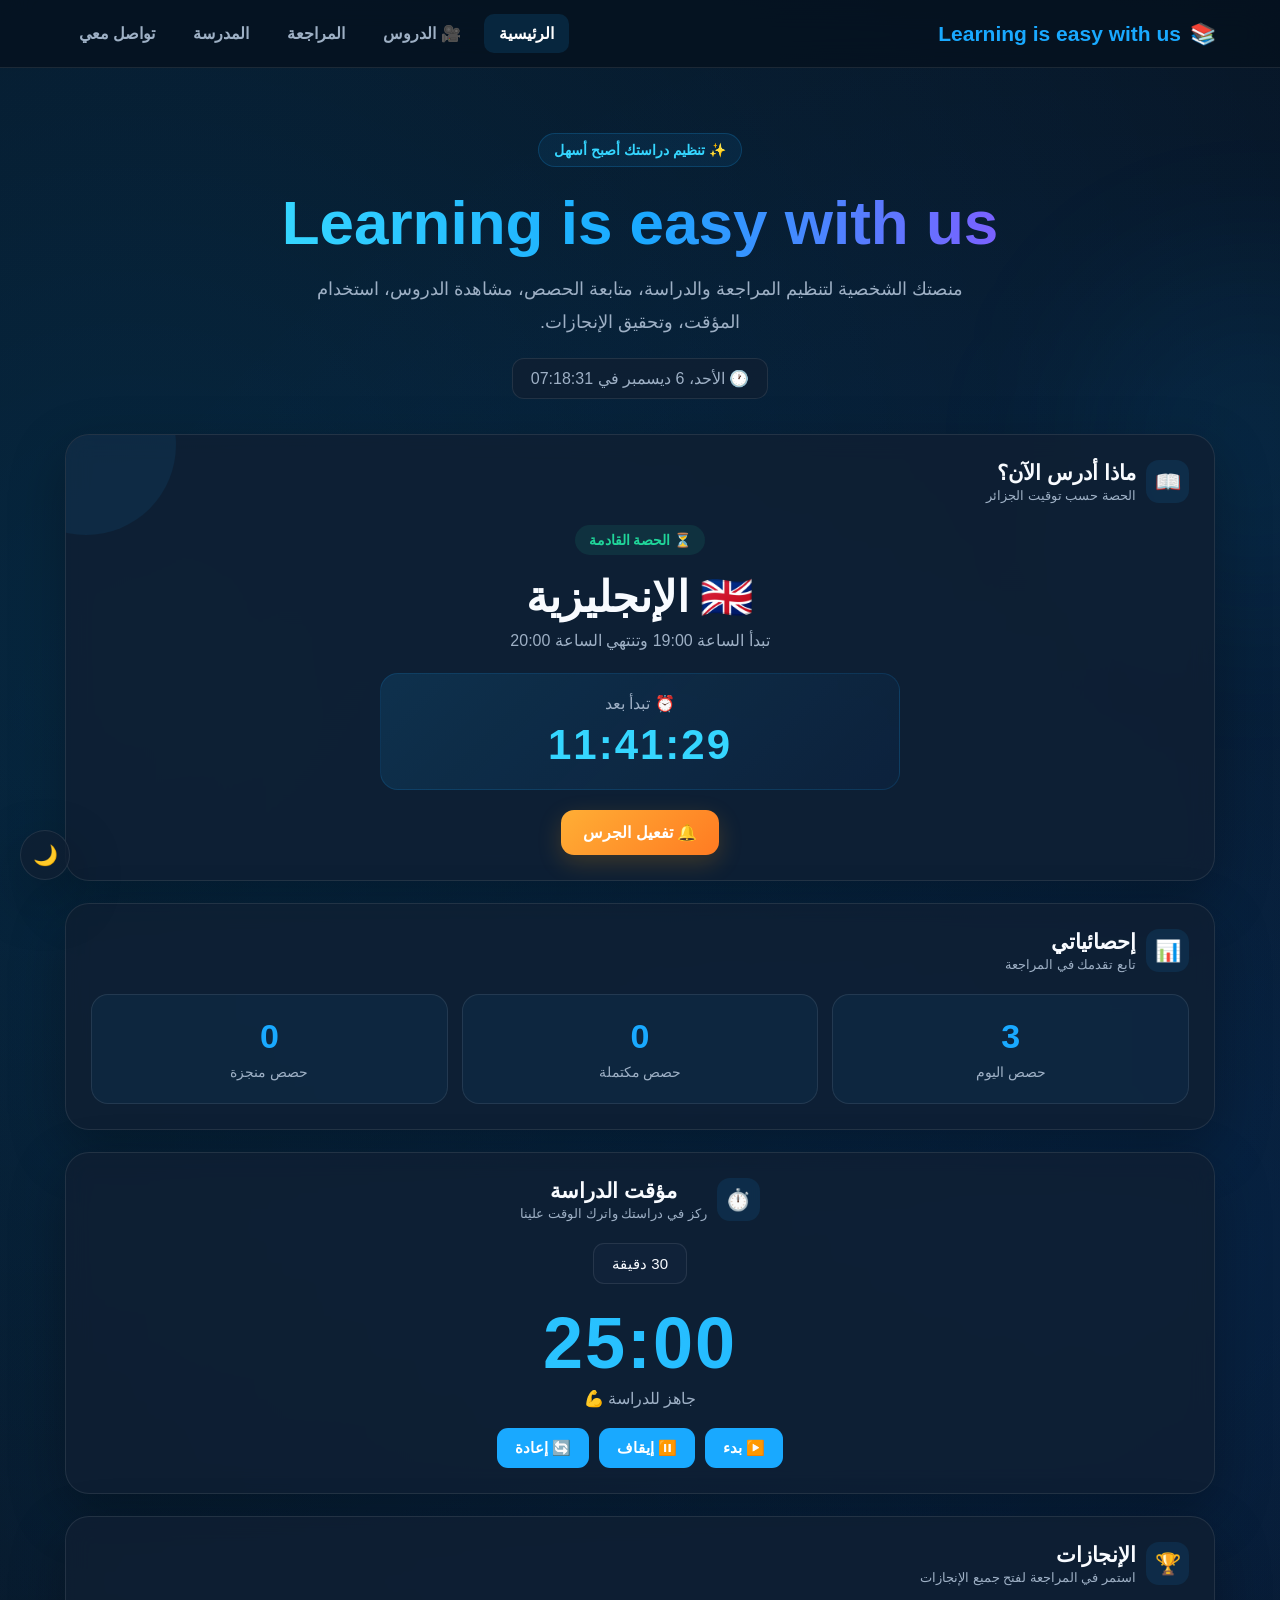
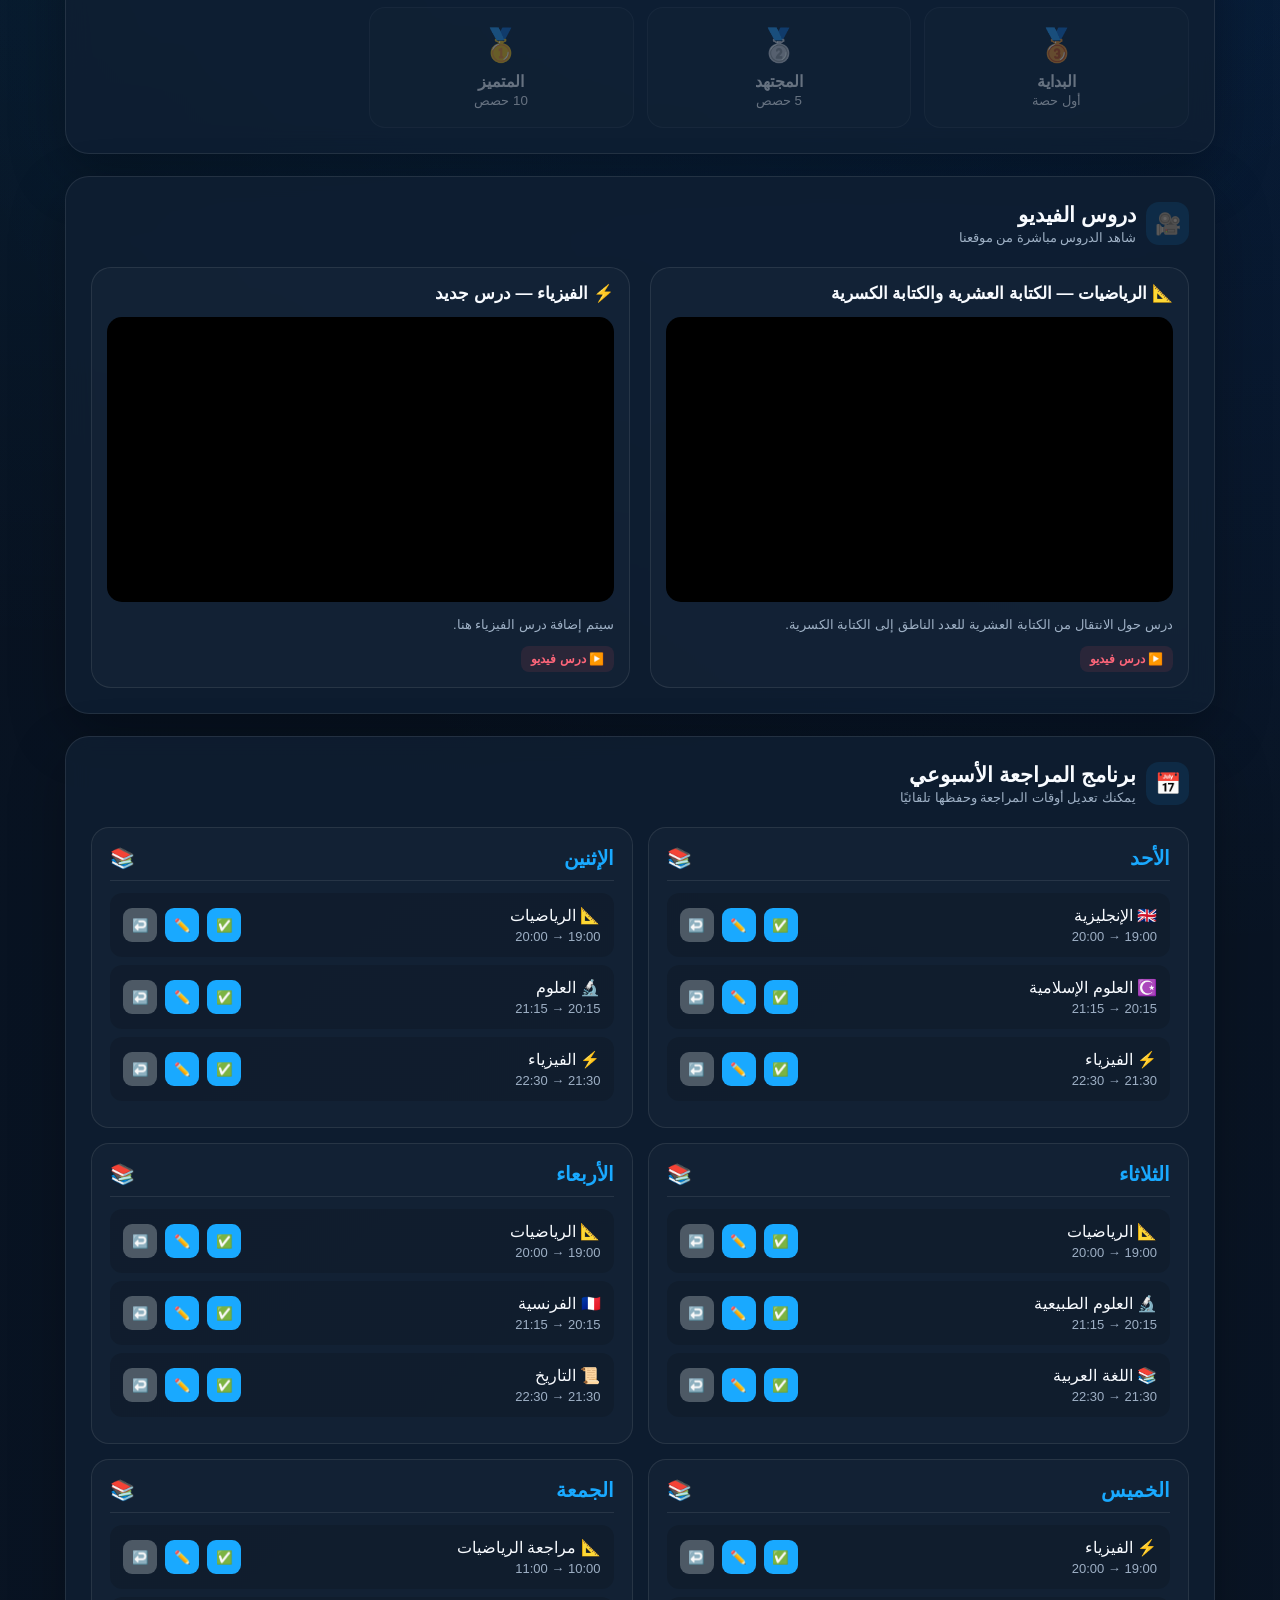
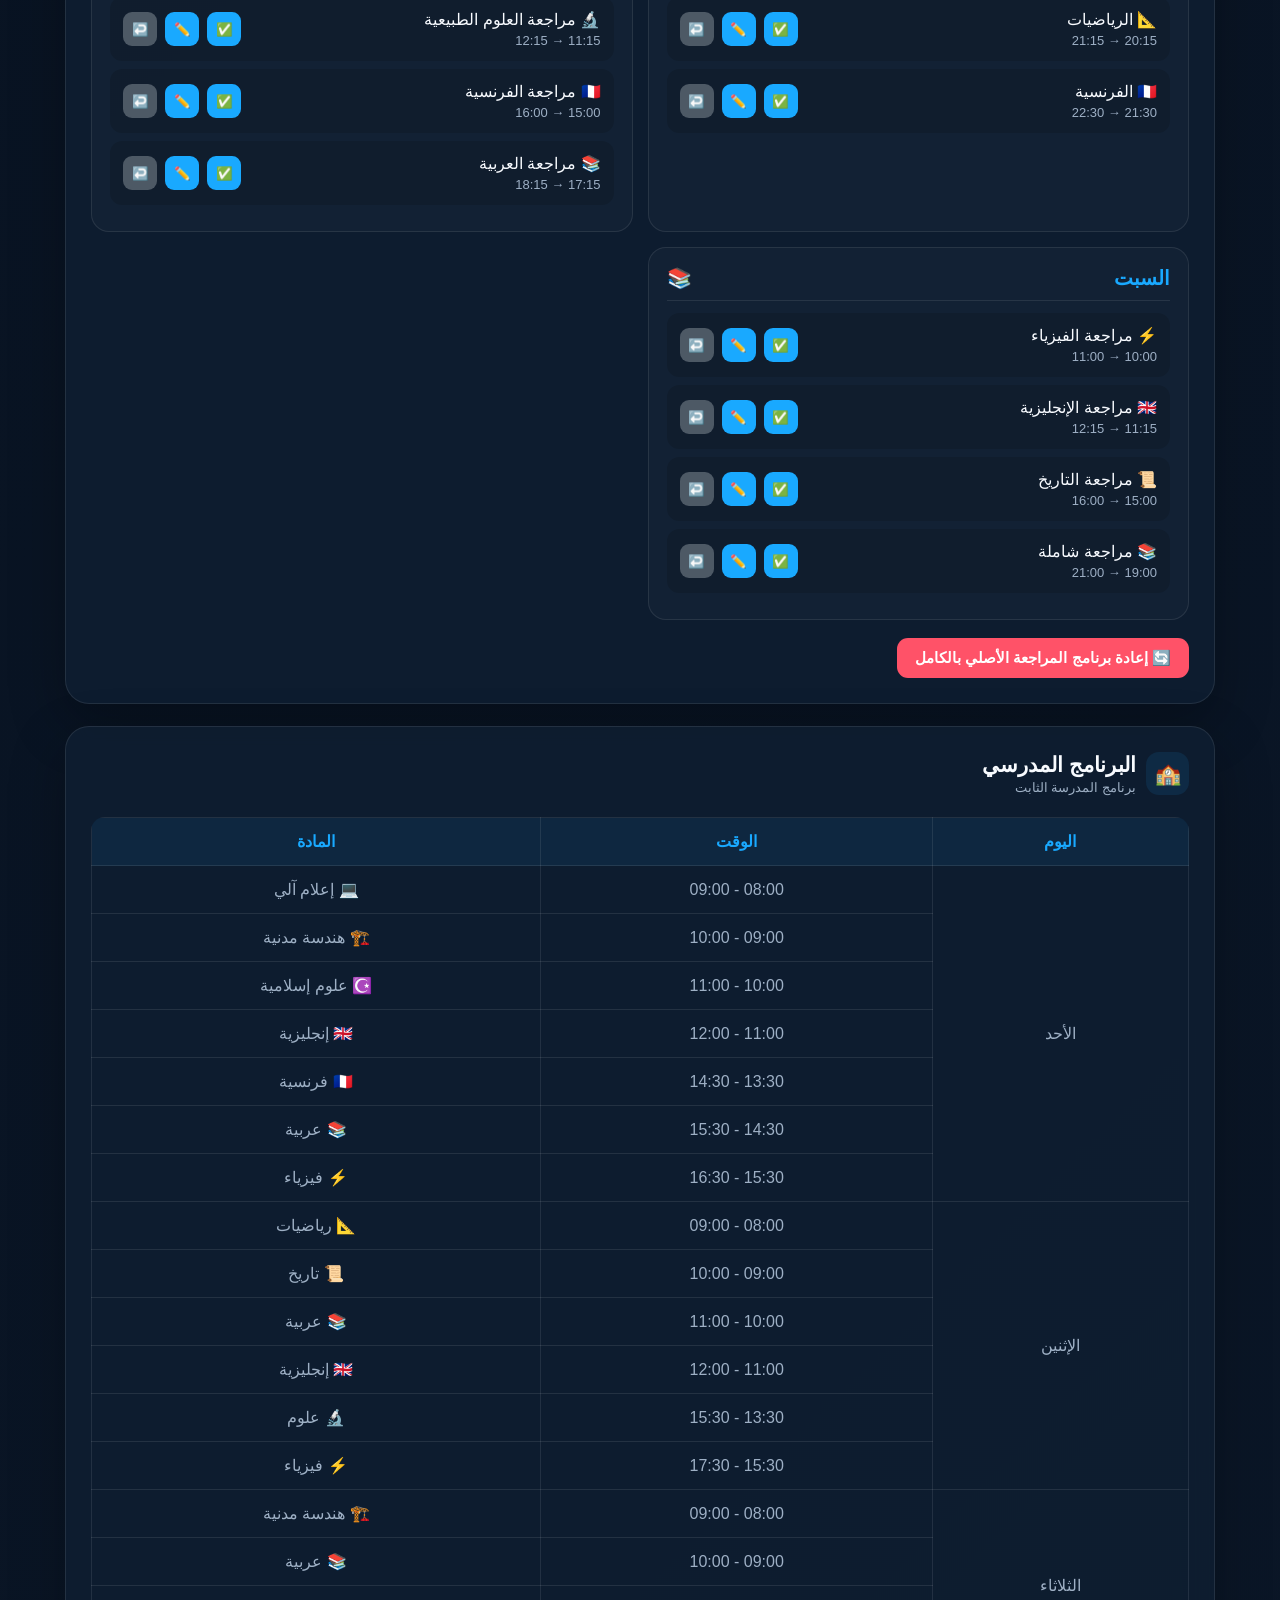
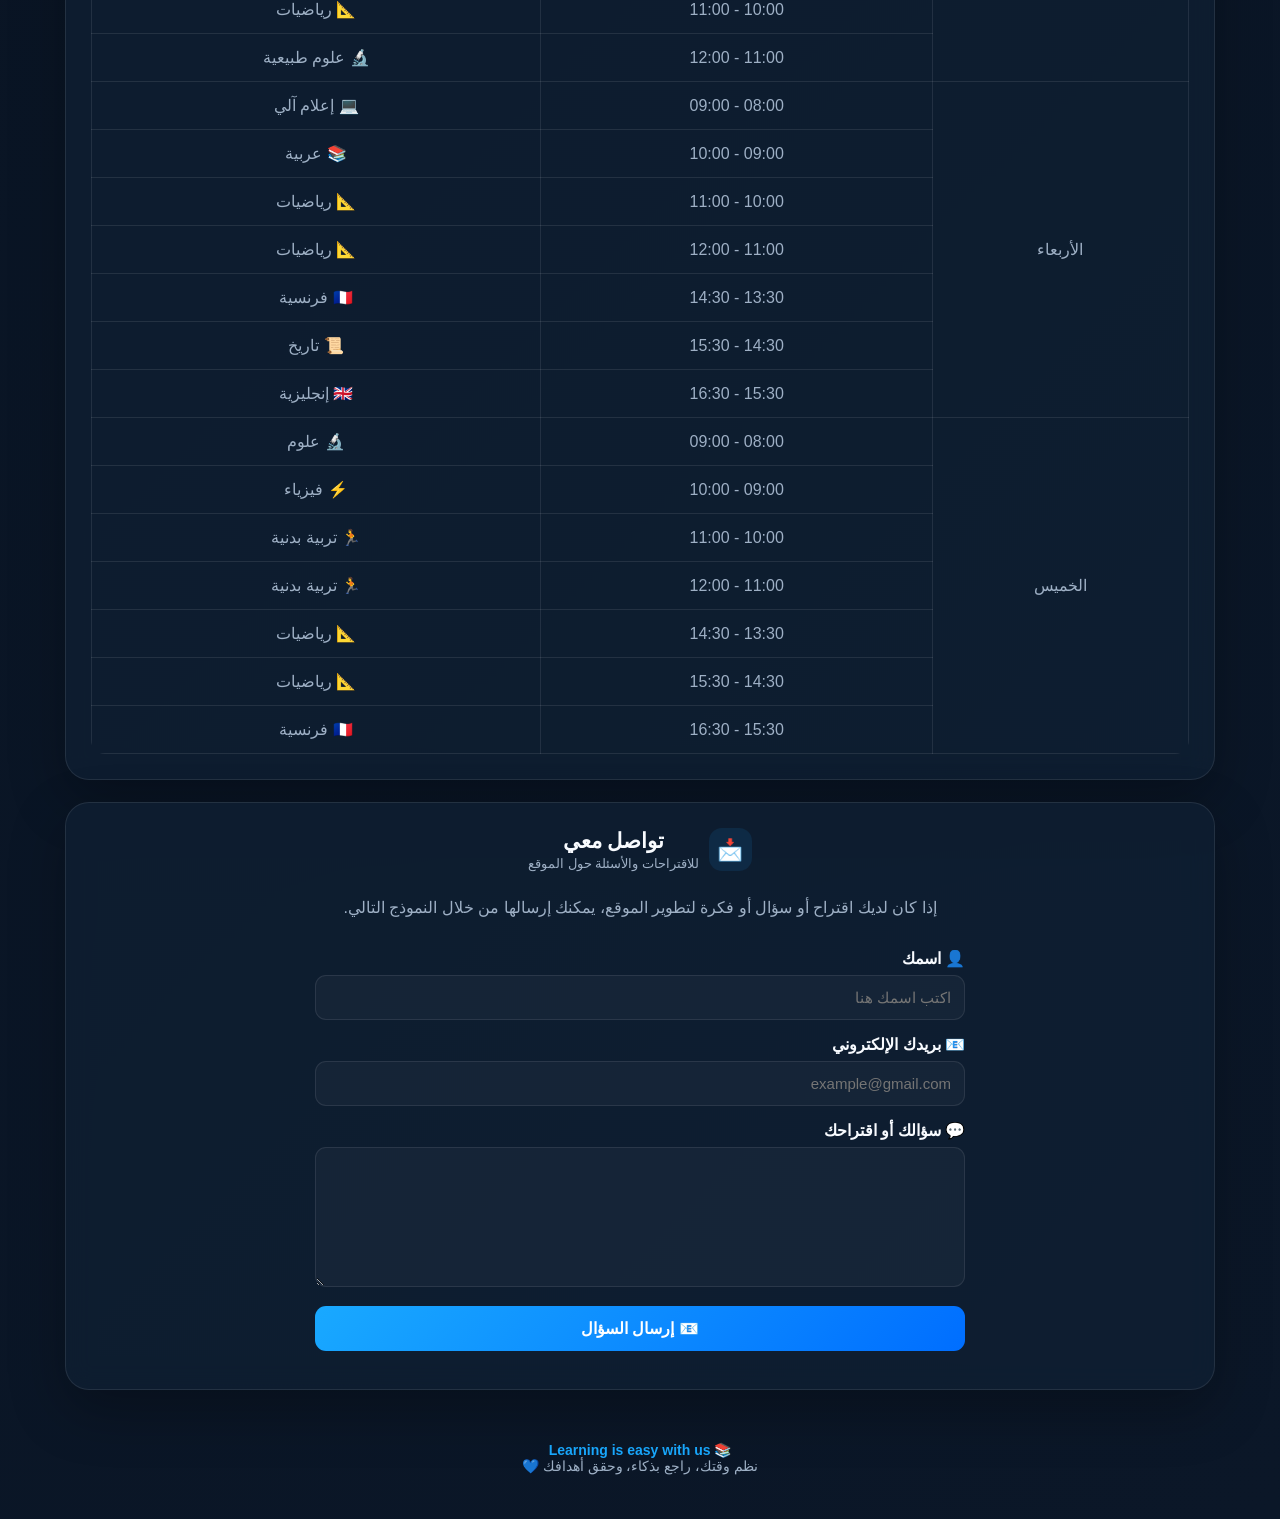
==== commit 57f63ae1: "Update YouTube video source and title in index.html" ====
--- a/index.html
+++ b/index.html
@@ -1321,8 +1321,8 @@
             <div class="video-container">
 
                 <iframe
-                    src="https://www.youtube.com/embed/VIDEO_ID_HERE"
-                    title="درس الفيزياء"
+                    src="https://www.youtube.com/watch?v=Zs_HNZW_ECM&t=8s"
+                    title="اولى ثانوي الوحدة 1 الدرس 1 النوع الكيميائي و الفرد الكيميائي _ الكشف عن بعض الانواع الكيميائية"
                     loading="lazy"
                     allow="accelerometer; autoplay; clipboard-write; encrypted-media; gyroscope; picture-in-picture; web-share"
                     allowfullscreen>
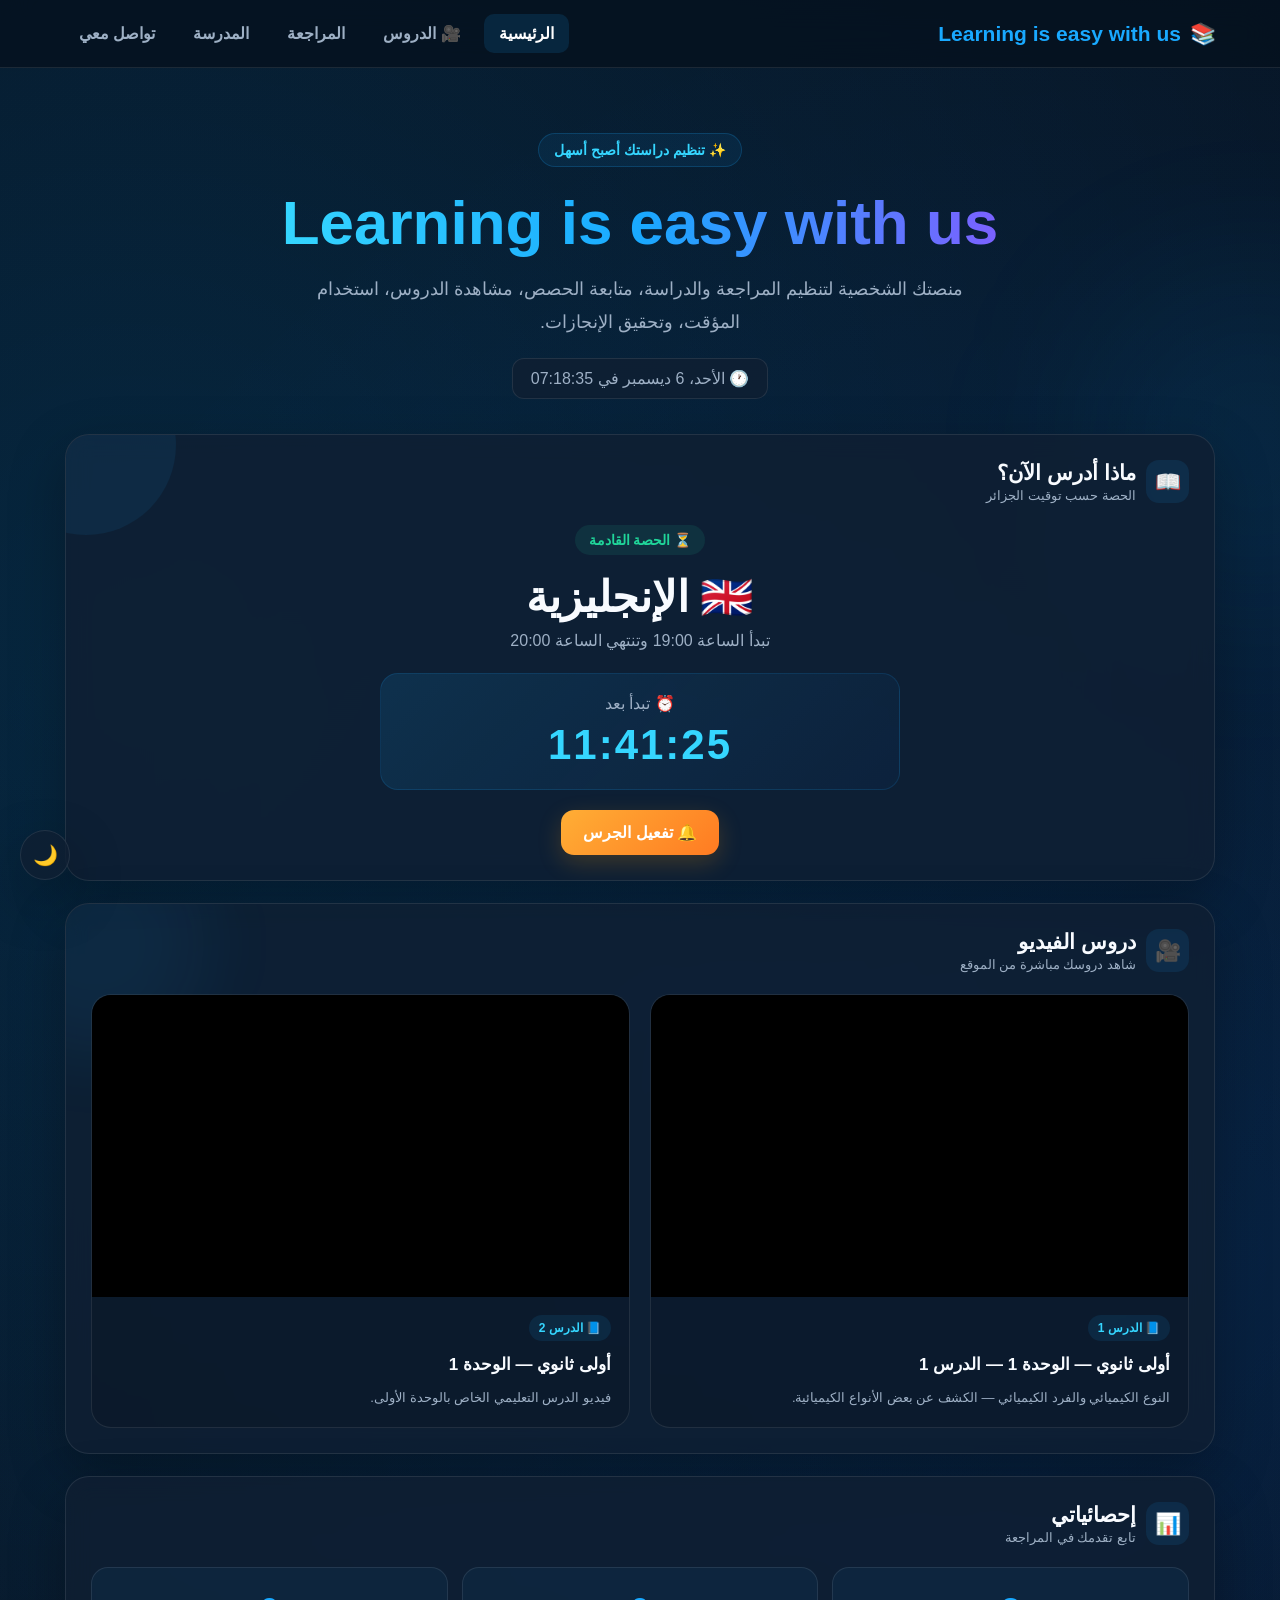
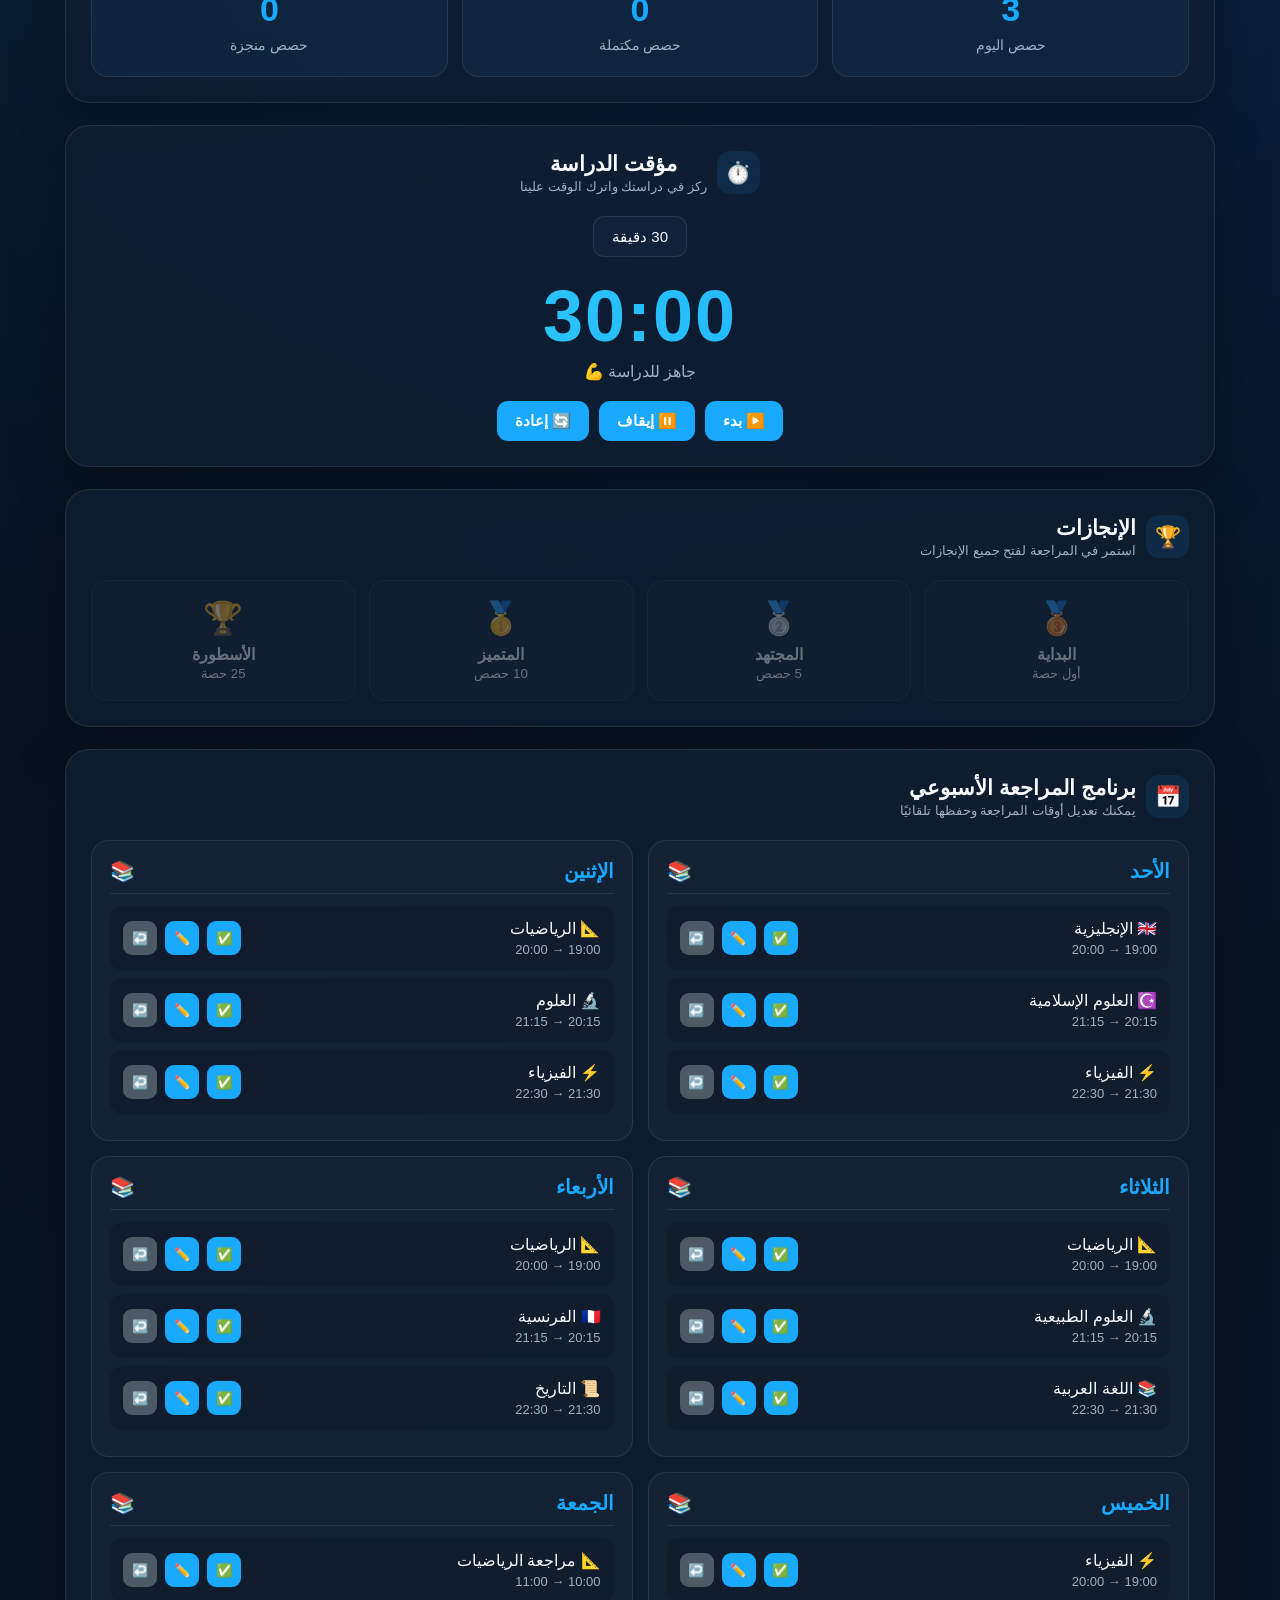
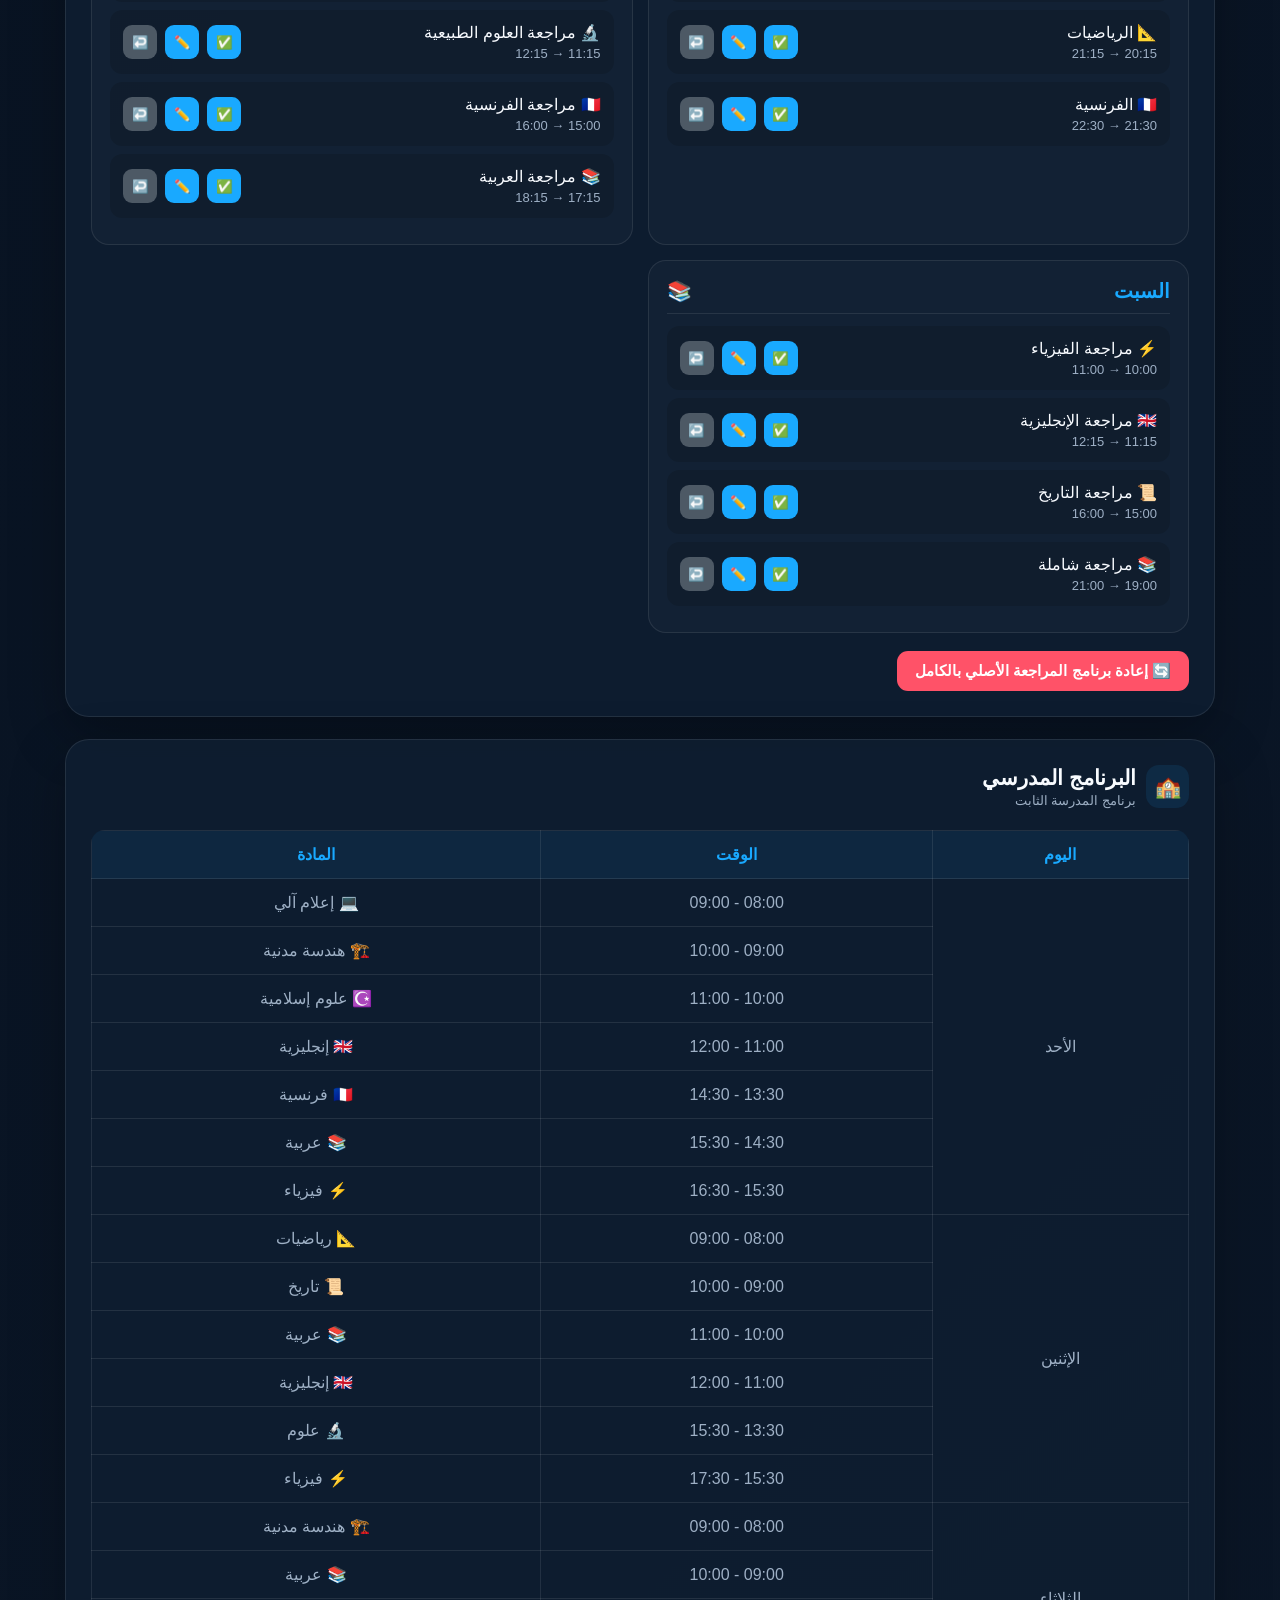
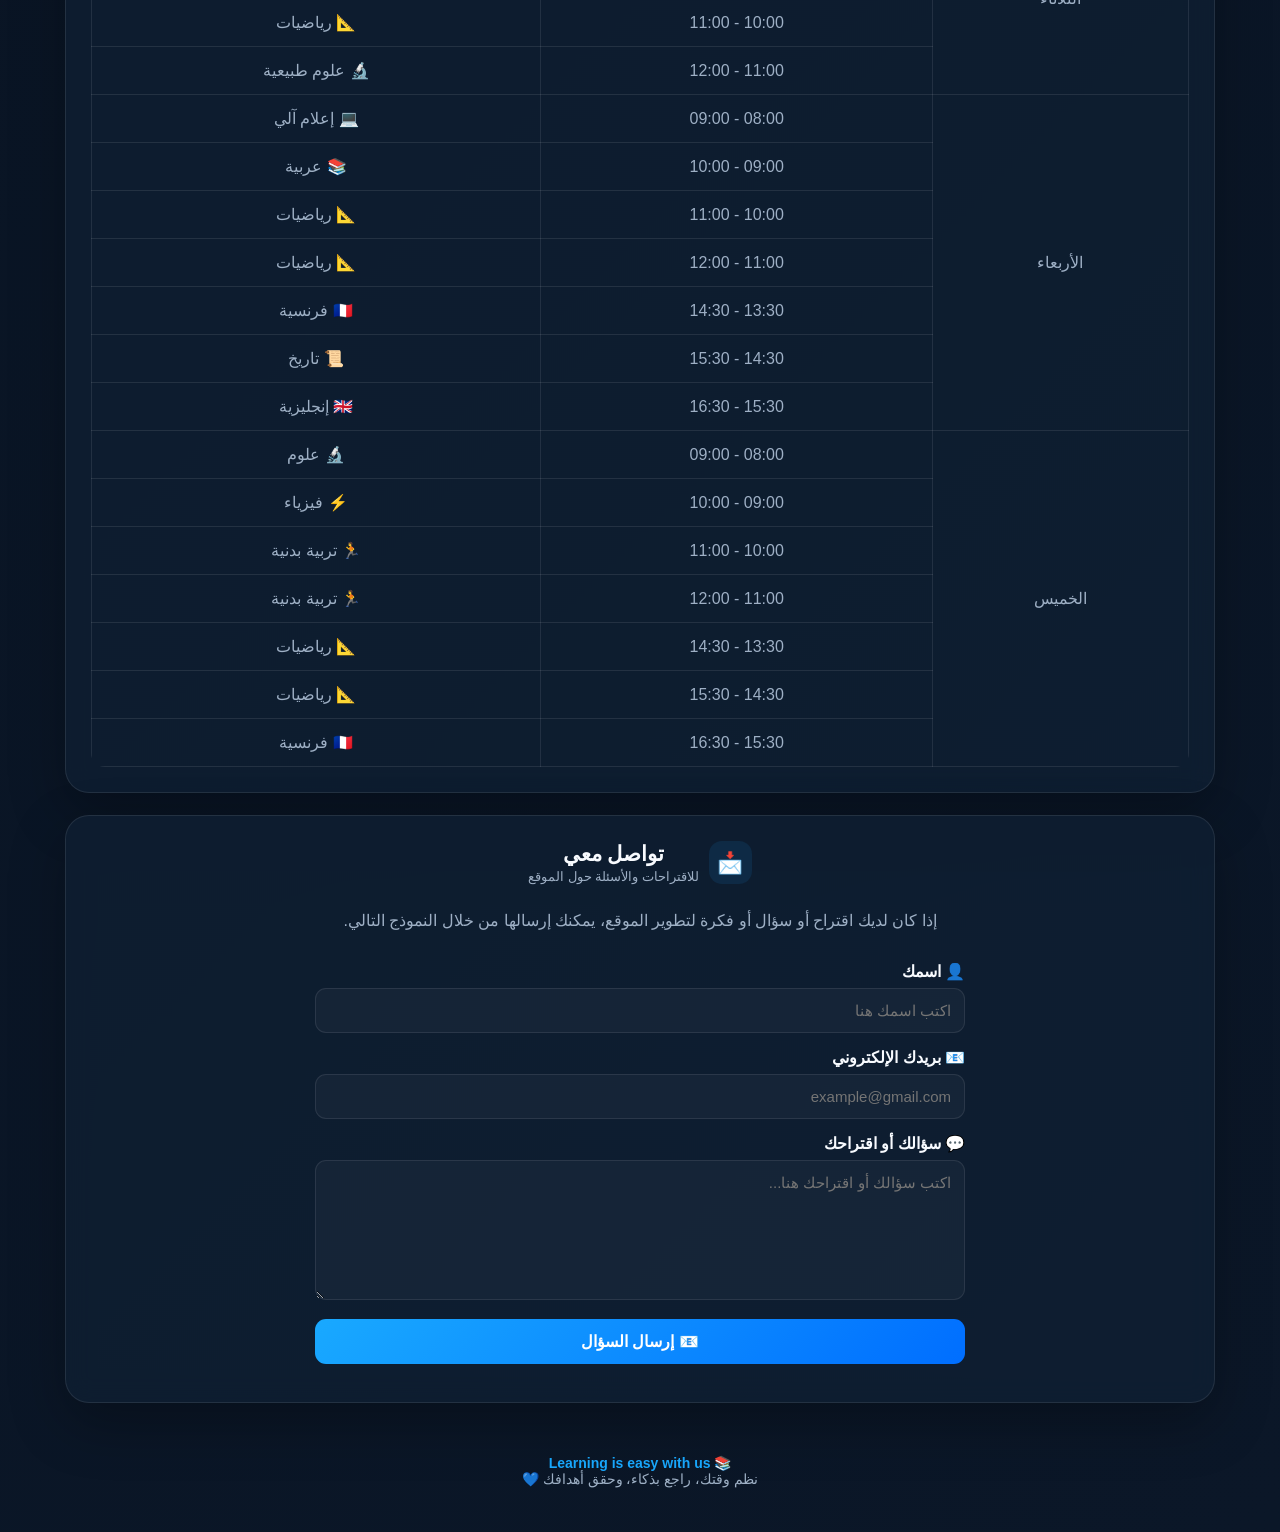
==== commit 2710a212: "Update print statement from 'Hello' to 'Goodbye'" ====
--- a/index.html
+++ b/index.html
@@ -10,10 +10,6 @@
 <meta name="keywords" content="Learning is easy with us, 1ع تك1, برنامج الدراسة, برنامج المراجعة, السنة الأولى ثانوي تقني">
 <meta name="author" content="Learning is easy with us">
 <meta name="robots" content="index, follow">
-
-<meta property="og:type" content="website">
-<meta property="og:title" content="Learning is easy with us">
-<meta property="og:description" content="برنامج الدراسة والمراجعة للسنة الأولى ثانوي تقني.">
 
 <style>
 :root{
@@ -115,6 +111,7 @@
     display:flex;
     gap:8px;
     align-items:center;
+    flex-wrap:wrap;
 }
 
 .nav-links a{
@@ -251,6 +248,90 @@
     margin-top:3px;
 }
 
+/* =========================
+   🎥 قسم الدروس
+========================= */
+
+.video-section{
+    position:relative;
+    overflow:hidden;
+}
+
+.video-section:before{
+    content:"";
+    position:absolute;
+    width:220px;
+    height:220px;
+    border-radius:50%;
+    background:rgba(25,169,255,.07);
+    filter:blur(35px);
+    left:-80px;
+    top:-70px;
+    pointer-events:none;
+}
+
+.video-grid{
+    display:grid;
+    grid-template-columns:repeat(2,1fr);
+    gap:20px;
+}
+
+.video-card{
+    position:relative;
+    overflow:hidden;
+    border:1px solid var(--border);
+    border-radius:20px;
+    background:rgba(0,0,0,.13);
+    transition:.3s;
+}
+
+.video-card:hover{
+    transform:translateY(-4px);
+    border-color:rgba(25,169,255,.35);
+    box-shadow:0 15px 35px rgba(0,0,0,.2);
+}
+
+.video-frame{
+    width:100%;
+    aspect-ratio:16/9;
+    background:#000;
+}
+
+.video-frame iframe{
+    width:100%;
+    height:100%;
+    border:0;
+    display:block;
+}
+
+.video-info{
+    padding:18px;
+}
+
+.video-number{
+    display:inline-block;
+    padding:6px 10px;
+    border-radius:20px;
+    background:rgba(25,169,255,.1);
+    color:var(--cyan);
+    font-size:12px;
+    font-weight:bold;
+    margin-bottom:10px;
+}
+
+.video-title{
+    font-size:17px;
+    font-weight:900;
+    line-height:1.7;
+    margin-bottom:7px;
+}
+
+.video-description{
+    color:var(--muted);
+    font-size:13px;
+    line-height:1.7;
+}
+
 .current-card{
     overflow:hidden;
     position:relative;
@@ -549,79 +630,6 @@
 .reset-all:hover{
     background:#e63e55;
 }
-
-/* =========================
-   🎥 قسم دروس الفيديو
-========================= */
-
-.video-section{
-    scroll-margin-top:90px;
-}
-
-.video-grid{
-    display:grid;
-    grid-template-columns:repeat(2,1fr);
-    gap:20px;
-}
-
-.video-card{
-    background:rgba(255,255,255,.025);
-    border:1px solid var(--border);
-    border-radius:20px;
-    padding:15px;
-    overflow:hidden;
-    transition:.25s;
-}
-
-.video-card:hover{
-    transform:translateY(-4px);
-    border-color:rgba(25,169,255,.3);
-    box-shadow:0 15px 35px rgba(0,0,0,.2);
-}
-
-.video-card h3{
-    font-size:17px;
-    margin-bottom:13px;
-    color:var(--text);
-}
-
-.video-container{
-    position:relative;
-    width:100%;
-    aspect-ratio:16/9;
-    overflow:hidden;
-    border-radius:15px;
-    background:#000;
-}
-
-.video-container iframe{
-    width:100%;
-    height:100%;
-    border:0;
-    display:block;
-}
-
-.video-card p{
-    color:var(--muted);
-    font-size:13px;
-    line-height:1.7;
-    margin-top:12px;
-}
-
-.youtube-badge{
-    display:inline-flex;
-    align-items:center;
-    gap:6px;
-    margin-top:10px;
-    padding:6px 10px;
-    border-radius:8px;
-    background:rgba(255,82,104,.1);
-    color:#ff667a;
-    font-size:12px;
-    font-weight:bold;
-}
-
-/* ========================= */
 
 .school-schedule{
     overflow:hidden;
@@ -812,6 +820,7 @@
 
     nav{
         padding:12px 4%;
+        flex-direction:column;
     }
 
     .logo{
@@ -819,19 +828,12 @@
     }
 
     .nav-links{
-        overflow-x:auto;
-        max-width:65%;
-        scrollbar-width:none;
-    }
-
-    .nav-links::-webkit-scrollbar{
-        display:none;
+        justify-content:center;
     }
 
     .nav-links a{
         padding:8px 9px;
         font-size:13px;
-        white-space:nowrap;
     }
 
     .hero{
@@ -875,7 +877,7 @@
 @media(max-width:480px){
 
     .nav-links{
-        max-width:62%;
+        gap:2px;
     }
 
     .nav-links a{
@@ -894,6 +896,10 @@
     .lesson button{
         min-width:32px;
     }
+
+    .video-title{
+        font-size:15px;
+    }
 }
 </style>
 </head>
@@ -901,42 +907,20 @@
 <body>
 
 <nav>
-
     <div class="logo">
         📚 <span>Learning is easy with us</span>
     </div>
 
     <div class="nav-links">
-
-        <a href="#home" class="active">
-            الرئيسية
-        </a>
-
-        <a href="#video-lessons">
-            🎥 الدروس
-        </a>
-
-        <a href="#schedule-section">
-            المراجعة
-        </a>
-
-        <a href="#school-section">
-            المدرسة
-        </a>
-
-        <a href="#contact">
-            تواصل معي
-        </a>
-
+        <a href="#home" class="active">الرئيسية</a>
+        <a href="#videos-section">🎥 الدروس</a>
+        <a href="#schedule-section">المراجعة</a>
+        <a href="#school-section">المدرسة</a>
+        <a href="#contact">تواصل معي</a>
     </div>
-
 </nav>
 
-<button
-    id="theme-button"
-    onclick="toggleTheme()">
-    🌙
-</button>
+<button id="theme-button" onclick="toggleTheme()">🌙</button>
 
 <main class="container" id="home">
 
@@ -965,162 +949,180 @@
 <section class="card current-card">
 
     <div class="card-title">
-
-        <div class="title-icon">
-            📖
+        <div class="title-icon">📖</div>
+        <div>
+            <h2>ماذا أدرس الآن؟</h2>
+            <div class="card-subtitle">الحصة حسب توقيت الجزائر</div>
         </div>
-
-        <div>
-
-            <h2>
-                ماذا أدرس الآن؟
-            </h2>
-
-            <div class="card-subtitle">
-                الحصة حسب توقيت الجزائر
-            </div>
-
-        </div>
-
     </div>
 
-    <div
-        class="current-lesson"
-        id="currentLesson">
+    <div class="current-lesson" id="currentLesson">
         جاري التحقق من الحصة...
     </div>
 
     <div class="bell-area">
-
-        <button
-            id="bellButton"
-            class="bell-button"
-            onclick="enableBell()">
-
+        <button id="bellButton" class="bell-button" onclick="enableBell()">
             🔔 تفعيل الجرس
-
         </button>
-
     </div>
 
 </section>
 
+<!-- =====================================================
+     🎥 قسم الدروس بالفيديو
+     لإضافة فيديو جديد:
+     1. انسخ أحد video-card
+     2. غيّر رابط youtube في iframe
+     3. غيّر عنوان الدرس
+===================================================== -->
+
+<section class="card video-section" id="videos-section">
+
+    <div class="card-title">
+
+        <div class="title-icon">🎥</div>
+
+        <div>
+            <h2>دروس الفيديو</h2>
+            <div class="card-subtitle">
+                شاهد دروسك مباشرة من الموقع
+            </div>
+        </div>
+
+    </div>
+
+    <div class="video-grid">
+
+        <!-- الفيديو الأول -->
+
+        <div class="video-card">
+
+            <div class="video-frame">
+
+                <iframe
+                    src="https://www.youtube.com/embed/PKJ1jMhHMzo"
+                    title="درس أولى ثانوي"
+                    allow="accelerometer; autoplay; clipboard-write; encrypted-media; gyroscope; picture-in-picture; web-share"
+                    allowfullscreen>
+                </iframe>
+
+            </div>
+
+            <div class="video-info">
+
+                <span class="video-number">
+                    📘 الدرس 1
+                </span>
+
+                <div class="video-title">
+                    أولى ثانوي — الوحدة 1 — الدرس 1
+                </div>
+
+                <div class="video-description">
+                    النوع الكيميائي والفرد الكيميائي
+                    — الكشف عن بعض الأنواع الكيميائية.
+                </div>
+
+            </div>
+
+        </div>
+
+
+        <!-- الفيديو الثاني -->
+
+        <div class="video-card">
+
+            <div class="video-frame">
+
+                <iframe
+                    src="https://www.youtube.com/embed/Zs_HNZW_ECM"
+                    title="أولى ثانوي - الوحدة الأولى"
+                    allow="accelerometer; autoplay; clipboard-write; encrypted-media; gyroscope; picture-in-picture; web-share"
+                    allowfullscreen>
+                </iframe>
+
+            </div>
+
+            <div class="video-info">
+
+                <span class="video-number">
+                    📘 الدرس 2
+                </span>
+
+                <div class="video-title">
+                    أولى ثانوي — الوحدة 1
+                </div>
+
+                <div class="video-description">
+                    فيديو الدرس التعليمي الخاص بالوحدة الأولى.
+                </div>
+
+            </div>
+
+        </div>
+
+    </div>
+
+</section>
+
+
 <section class="card">
 
     <div class="card-title">
-
-        <div class="title-icon">
-            📊
+        <div class="title-icon">📊</div>
+        <div>
+            <h2>إحصائياتي</h2>
+            <div class="card-subtitle">تابع تقدمك في المراجعة</div>
         </div>
+    </div>
+
+    <div class="stats">
+
+        <div class="stat">
+            <span class="stat-number" id="todayLessons">0</span>
+            <span class="stat-label">حصص اليوم</span>
+        </div>
+
+        <div class="stat">
+            <span class="stat-number" id="completedLessons">0</span>
+            <span class="stat-label">حصص مكتملة</span>
+        </div>
+
+        <div class="stat">
+            <span class="stat-number" id="studyHours">0</span>
+            <span class="stat-label">حصص منجزة</span>
+        </div>
+
+    </div>
+
+</section>
+
+
+<section class="card timer">
+
+    <div class="card-title" style="justify-content:center">
+
+        <div class="title-icon">⏱️</div>
 
         <div>
-
-            <h2>
-                إحصائياتي
-            </h2>
-
-            <div class="card-subtitle">
-                تابع تقدمك في المراجعة
-            </div>
-
-        </div>
-
-    </div>
-
-    <div class="stats">
-
-        <div class="stat">
-
-            <span
-                class="stat-number"
-                id="todayLessons">
-                0
-            </span>
-
-            <span class="stat-label">
-                حصص اليوم
-            </span>
-
-        </div>
-
-        <div class="stat">
-
-            <span
-                class="stat-number"
-                id="completedLessons">
-                0
-            </span>
-
-            <span class="stat-label">
-                حصص مكتملة
-            </span>
-
-        </div>
-
-        <div class="stat">
-
-            <span
-                class="stat-number"
-                id="studyHours">
-                0
-            </span>
-
-            <span class="stat-label">
-                حصص منجزة
-            </span>
-
-        </div>
-
-    </div>
-
-</section>
-
-<section class="card timer">
-
-    <div
-        class="card-title"
-        style="justify-content:center">
-
-        <div class="title-icon">
-            ⏱️
-        </div>
-
-        <div>
-
-            <h2>
-                مؤقت الدراسة
-            </h2>
-
+            <h2>مؤقت الدراسة</h2>
             <div class="card-subtitle">
                 ركز في دراستك واترك الوقت علينا
             </div>
-
         </div>
 
     </div>
 
-    <select
-        id="timerSelect"
-        onchange="changeTimer()">
-
-        <option value="30">
-            30 دقيقة
-        </option>
-
-        <option value="60">
-            60 دقيقة
-        </option>
-
-        <option value="120">
-            2ساعة
-        </option>
+    <select id="timerSelect" onchange="changeTimer()">
+
+        <option value="30">30 دقيقة</option>
+        <option value="60">60 دقيقة</option>
+        <option value="120">2 ساعة</option>
 
     </select>
 
-    <div
-        class="timer-display"
-        id="timerDisplay">
-        25:00
+    <div class="timer-display" id="timerDisplay">
+        30:00
     </div>
 
     <div id="timerStatus">
@@ -1129,251 +1131,105 @@
 
     <div class="timer-buttons">
 
-        <button onclick="startTimer()">
-            ▶️ بدء
-        </button>
-
-        <button onclick="pauseTimer()">
-            ⏸️ إيقاف
-        </button>
-
-        <button onclick="resetTimer()">
-            🔄 إعادة
-        </button>
+        <button onclick="startTimer()">▶️ بدء</button>
+        <button onclick="pauseTimer()">⏸️ إيقاف</button>
+        <button onclick="resetTimer()">🔄 إعادة</button>
 
     </div>
 
 </section>
 
+
 <section class="card">
 
     <div class="card-title">
 
-        <div class="title-icon">
-            🏆
-        </div>
+        <div class="title-icon">🏆</div>
 
         <div>
-
-            <h2>
-                الإنجازات
-            </h2>
-
+            <h2>الإنجازات</h2>
             <div class="card-subtitle">
                 استمر في المراجعة لفتح جميع الإنجازات
             </div>
-
         </div>
 
     </div>
 
     <div class="achievements">
 
-        <div
-            class="achievement"
-            id="achievement1">
-
-            <span class="icon">
-                🥉
-            </span>
-
-            <strong>
-                البداية
-            </strong>
+        <div class="achievement" id="achievement1">
+
+            <span class="icon">🥉</span>
+
+            <strong>البداية</strong>
 
             <br>
 
-            <small>
-                أول حصة
-            </small>
+            <small>أول حصة</small>
 
         </div>
 
-        <div
-            class="achievement"
-            id="achievement5">
-
-            <span class="icon">
-                🥈
-            </span>
-
-            <strong>
-                المجتهد
-            </strong>
+
+        <div class="achievement" id="achievement5">
+
+            <span class="icon">🥈</span>
+
+            <strong>المجتهد</strong>
 
             <br>
 
-            <small>
-                5 حصص
-            </small>
+            <small>5 حصص</small>
 
         </div>
 
-        <div
-            class="achievement"
-            id="achievement10">
-
-            <span class="icon">
-                🥇
-            </span>
-
-            <strong>
-                المتميز
-            </strong>
+
+        <div class="achievement" id="achievement10">
+
+            <span class="icon">🥇</span>
+
+            <strong>المتميز</strong>
 
             <br>
 
-            <small>
-                10 حصص
-            </small>
+            <small>10 حصص</small>
 
         </div>
 
+
+        <div class="achievement" id="achievement25">
+
+            <span class="icon">🏆</span>
+
+            <strong>الأسطورة</strong>
+
+            <br>
+
+            <small>25 حصة</small>
+
+        </div>
+
     </div>
 
 </section>
 
 
-<!-- =====================================================
-     🎥 قسم دروس الفيديو
-===================================================== -->
-
-<section
-    class="card video-section"
-    id="video-lessons">
+<section class="card" id="schedule-section">
 
     <div class="card-title">
 
-        <div class="title-icon">
-            🎥
-        </div>
+        <div class="title-icon">📅</div>
 
         <div>
-
-            <h2>
-                دروس الفيديو
-            </h2>
-
-            <div class="card-subtitle">
-                شاهد الدروس مباشرة من موقعنا
-            </div>
-
-        </div>
-
-    </div>
-
-
-    <div class="video-grid">
-
-
-        <!-- =================================================
-             🎥 الفيديو الأول
-             لتغيير الفيديو:
-             غيّر فقط ID الموجود في رابط YouTube
-        ================================================== -->
-
-        <div class="video-card">
-
-            <h3>
-                📐 الرياضيات — الكتابة العشرية والكتابة الكسرية
-            </h3>
-
-            <div class="video-container">
-
-                <iframe
-                    src="https://www.youtube.com/embed/PKJ1jMhHMzo"
-                    title="الانتقال من الكتابة العشرية للعدد الناطق الى الكتابة الكسرية"
-                    loading="lazy"
-                    allow="accelerometer; autoplay; clipboard-write; encrypted-media; gyroscope; picture-in-picture; web-share"
-                    allowfullscreen>
-                </iframe>
-
-            </div>
-
-            <p>
-                درس حول الانتقال من الكتابة العشرية
-                للعدد الناطق إلى الكتابة الكسرية.
-            </p>
-
-            <span class="youtube-badge">
-                ▶️ درس فيديو
-            </span>
-
-        </div>
-
-
-        <!-- =================================================
-             🎥 مكان الفيديو الثاني
-
-             انسخ هذا الصندوق لإضافة درس جديد.
-
-             مثال:
-             https://www.youtube.com/embed/XXXXXXXXXXX
-
-        ================================================== -->
-
-        <div class="video-card">
-
-            <h3>
-                ⚡ الفيزياء — درس جديد
-            </h3>
-
-            <div class="video-container">
-
-                <iframe
-                    src="https://www.youtube.com/watch?v=Zs_HNZW_ECM&t=8s"
-                    title="اولى ثانوي الوحدة 1 الدرس 1 النوع الكيميائي و الفرد الكيميائي _ الكشف عن بعض الانواع الكيميائية"
-                    loading="lazy"
-                    allow="accelerometer; autoplay; clipboard-write; encrypted-media; gyroscope; picture-in-picture; web-share"
-                    allowfullscreen>
-                </iframe>
-
-            </div>
-
-            <p>
-                سيتم إضافة درس الفيزياء هنا.
-            </p>
-
-            <span class="youtube-badge">
-                ▶️ درس فيديو
-            </span>
-
-        </div>
-
-
-    </div>
-
-</section>
-
-
-<section
-    class="card"
-    id="schedule-section">
-
-    <div class="card-title">
-
-        <div class="title-icon">
-            📅
-        </div>
-
-        <div>
-
-            <h2>
-                برنامج المراجعة الأسبوعي
-            </h2>
+            <h2>برنامج المراجعة الأسبوعي</h2>
 
             <div class="card-subtitle">
                 يمكنك تعديل أوقات المراجعة وحفظها تلقائيًا
             </div>
-
         </div>
 
     </div>
 
-    <div
-        class="schedule"
-        id="schedule">
-    </div>
+    <div class="schedule" id="schedule"></div>
 
     <button
         class="main-button reset-all"
@@ -1386,26 +1242,18 @@
 </section>
 
 
-<section
-    class="card school-schedule"
-    id="school-section">
+<section class="card school-schedule" id="school-section">
 
     <div class="card-title">
 
-        <div class="title-icon">
-            🏫
-        </div>
+        <div class="title-icon">🏫</div>
 
         <div>
-
-            <h2>
-                البرنامج المدرسي
-            </h2>
+            <h2>البرنامج المدرسي</h2>
 
             <div class="card-subtitle">
                 برنامج المدرسة الثابت
             </div>
-
         </div>
 
     </div>
@@ -1417,26 +1265,14 @@
             <thead>
 
                 <tr>
-
-                    <th>
-                        اليوم
-                    </th>
-
-                    <th>
-                        الوقت
-                    </th>
-
-                    <th>
-                        المادة
-                    </th>
-
+                    <th>اليوم</th>
+                    <th>الوقت</th>
+                    <th>المادة</th>
                 </tr>
 
             </thead>
 
-            <tbody
-                id="schoolScheduleBody">
-            </tbody>
+            <tbody id="schoolScheduleBody"></tbody>
 
         </table>
 
@@ -1445,28 +1281,18 @@
 </section>
 
 
-<section
-    class="card contact-card"
-    id="contact">
-
-    <div
-        class="card-title"
-        style="justify-content:center">
-
-        <div class="title-icon">
-            📩
-        </div>
+<section class="card contact-card" id="contact">
+
+    <div class="card-title" style="justify-content:center">
+
+        <div class="title-icon">📩</div>
 
         <div>
-
-            <h2>
-                تواصل معي
-            </h2>
+            <h2>تواصل معي</h2>
 
             <div class="card-subtitle">
                 للاقتراحات والأسئلة حول الموقع
             </div>
-
         </div>
 
     </div>
@@ -1527,8 +1353,8 @@
             name="message"
             placeholder="اكتب سؤالك أو اقتراحك هنا..."
             maxlength="1000"
-            required>
-        </textarea>
+            required
+        ></textarea>
 
         <input
             type="hidden"
@@ -1576,40 +1402,33 @@
 </footer>
 
 
-<div
-    class="modal"
-    id="editModal">
+<div class="modal" id="editModal">
 
     <div class="modal-content">
 
-        <h2>
-            ✏️ تعديل الحصة
-        </h2>
-
-        <label>
-            اليوم
-        </label>
+        <h2>✏️ تعديل الحصة</h2>
+
+        <label>اليوم</label>
 
         <input
             type="text"
             id="editDay"
-            readonly>
-
-        <label>
-            وقت البداية
-        </label>
+            readonly
+        >
+
+        <label>وقت البداية</label>
 
         <input
             type="time"
-            id="editStart">
-
-        <label>
-            وقت النهاية
-        </label>
+            id="editStart"
+        >
+
+        <label>وقت النهاية</label>
 
         <input
             type="time"
-            id="editEnd">
+            id="editEnd"
+        >
 
         <div class="modal-buttons">
 
@@ -1640,59 +1459,208 @@
 
 const ALGERIA_TIMEZONE="Africa/Algiers";
 
+
 const originalSchedule={
 
 "الأحد":[
-{id:"sun-english",subject:"🇬🇧 الإنجليزية",start:"19:00",end:"20:00"},
-{id:"sun-islamic",subject:"☪️ العلوم الإسلامية",start:"20:15",end:"21:15"},
-{id:"sun-physics",subject:"⚡ الفيزياء",start:"21:30",end:"22:30"}
+
+{
+id:"sun-english",
+subject:"🇬🇧 الإنجليزية",
+start:"19:00",
+end:"20:00"
+},
+
+{
+id:"sun-islamic",
+subject:"☪️ العلوم الإسلامية",
+start:"20:15",
+end:"21:15"
+},
+
+{
+id:"sun-physics",
+subject:"⚡ الفيزياء",
+start:"21:30",
+end:"22:30"
+}
+
 ],
 
 "الإثنين":[
-{id:"mon-math",subject:"📐 الرياضيات",start:"19:00",end:"20:00"},
-{id:"mon-science",subject:"🔬 العلوم",start:"20:15",end:"21:15"},
-{id:"mon-physics",subject:"⚡ الفيزياء",start:"21:30",end:"22:30"}
+
+{
+id:"mon-math",
+subject:"📐 الرياضيات",
+start:"19:00",
+end:"20:00"
+},
+
+{
+id:"mon-science",
+subject:"🔬 العلوم",
+start:"20:15",
+end:"21:15"
+},
+
+{
+id:"mon-physics",
+subject:"⚡ الفيزياء",
+start:"21:30",
+end:"22:30"
+}
+
 ],
 
 "الثلاثاء":[
-{id:"tue-math",subject:"📐 الرياضيات",start:"19:00",end:"20:00"},
-{id:"tue-natural-science",subject:"🔬 العلوم الطبيعية",start:"20:15",end:"21:15"},
-{id:"tue-arabic",subject:"📚 اللغة العربية",start:"21:30",end:"22:30"}
+
+{
+id:"tue-math",
+subject:"📐 الرياضيات",
+start:"19:00",
+end:"20:00"
+},
+
+{
+id:"tue-natural-science",
+subject:"🔬 العلوم الطبيعية",
+start:"20:15",
+end:"21:15"
+},
+
+{
+id:"tue-arabic",
+subject:"📚 اللغة العربية",
+start:"21:30",
+end:"22:30"
+}
+
 ],
 
 "الأربعاء":[
-{id:"wed-math",subject:"📐 الرياضيات",start:"19:00",end:"20:00"},
-{id:"wed-french",subject:"🇫🇷 الفرنسية",start:"20:15",end:"21:15"},
-{id:"wed-history",subject:"📜 التاريخ",start:"21:30",end:"22:30"}
+
+{
+id:"wed-math",
+subject:"📐 الرياضيات",
+start:"19:00",
+end:"20:00"
+},
+
+{
+id:"wed-french",
+subject:"🇫🇷 الفرنسية",
+start:"20:15",
+end:"21:15"
+},
+
+{
+id:"wed-history",
+subject:"📜 التاريخ",
+start:"21:30",
+end:"22:30"
+}
+
 ],
 
 "الخميس":[
-{id:"thu-physics",subject:"⚡ الفيزياء",start:"19:00",end:"20:00"},
-{id:"thu-math",subject:"📐 الرياضيات",start:"20:15",end:"21:15"},
-{id:"thu-french",subject:"🇫🇷 الفرنسية",start:"21:30",end:"22:30"}
+
+{
+id:"thu-physics",
+subject:"⚡ الفيزياء",
+start:"19:00",
+end:"20:00"
+},
+
+{
+id:"thu-math",
+subject:"📐 الرياضيات",
+start:"20:15",
+end:"21:15"
+},
+
+{
+id:"thu-french",
+subject:"🇫🇷 الفرنسية",
+start:"21:30",
+end:"22:30"
+}
+
 ],
 
 "الجمعة":[
-{id:"fri-math",subject:"📐 مراجعة الرياضيات",start:"10:00",end:"11:00"},
-{id:"fri-natural-science",subject:"🔬 مراجعة العلوم الطبيعية",start:"11:15",end:"12:15"},
-{id:"fri-french",subject:"🇫🇷 مراجعة الفرنسية",start:"15:00",end:"16:00"},
-{id:"fri-arabic",subject:"📚 مراجعة العربية",start:"17:15",end:"18:15"}
+
+{
+id:"fri-math",
+subject:"📐 مراجعة الرياضيات",
+start:"10:00",
+end:"11:00"
+},
+
+{
+id:"fri-natural-science",
+subject:"🔬 مراجعة العلوم الطبيعية",
+start:"11:15",
+end:"12:15"
+},
+
+{
+id:"fri-french",
+subject:"🇫🇷 مراجعة الفرنسية",
+start:"15:00",
+end:"16:00"
+},
+
+{
+id:"fri-arabic",
+subject:"📚 مراجعة العربية",
+start:"17:15",
+end:"18:15"
+}
+
 ],
 
 "السبت":[
-{id:"sat-physics",subject:"⚡ مراجعة الفيزياء",start:"10:00",end:"11:00"},
-{id:"sat-english",subject:"🇬🇧 مراجعة الإنجليزية",start:"11:15",end:"12:15"},
-{id:"sat-history",subject:"📜 مراجعة التاريخ",start:"15:00",end:"16:00"},
-{id:"sat-comprehensive",subject:"📚 مراجعة شاملة",start:"19:00",end:"21:00"}
+
+{
+id:"sat-physics",
+subject:"⚡ مراجعة الفيزياء",
+start:"10:00",
+end:"11:00"
+},
+
+{
+id:"sat-english",
+subject:"🇬🇧 مراجعة الإنجليزية",
+start:"11:15",
+end:"12:15"
+},
+
+{
+id:"sat-history",
+subject:"📜 مراجعة التاريخ",
+start:"15:00",
+end:"16:00"
+},
+
+{
+id:"sat-comprehensive",
+subject:"📚 مراجعة شاملة",
+start:"19:00",
+end:"21:00"
+}
+
 ]
 
 };
 
-let schedule=
-JSON.parse(localStorage.getItem("myStudySchedule"))||
+
+let schedule =
+JSON.parse(localStorage.getItem("myStudySchedule")) ||
 JSON.parse(JSON.stringify(originalSchedule));
 
+
 const arabicDays={
+
 Sunday:"الأحد",
 Monday:"الإثنين",
 Tuesday:"الثلاثاء",
@@ -1700,11 +1668,14 @@
 Thursday:"الخميس",
 Friday:"الجمعة",
 Saturday:"السبت"
+
 };
 
+
 const schoolSchedule={
 
 "الأحد":[
+
 ["08:00 - 09:00","💻 إعلام آلي"],
 ["09:00 - 10:00","🏗️ هندسة مدنية"],
 ["10:00 - 11:00","☪️ علوم إسلامية"],
@@ -1712,25 +1683,31 @@
 ["13:30 - 14:30","🇫🇷 فرنسية"],
 ["14:30 - 15:30","📚 عربية"],
 ["15:30 - 16:30","⚡ فيزياء"]
+
 ],
 
 "الإثنين":[
+
 ["08:00 - 09:00","📐 رياضيات"],
 ["09:00 - 10:00","📜 تاريخ"],
 ["10:00 - 11:00","📚 عربية"],
 ["11:00 - 12:00","🇬🇧 إنجليزية"],
 ["13:30 - 15:30","🔬 علوم"],
 ["15:30 - 17:30","⚡ فيزياء"]
+
 ],
 
 "الثلاثاء":[
+
 ["08:00 - 09:00","🏗️ هندسة مدنية"],
 ["09:00 - 10:00","📚 عربية"],
 ["10:00 - 11:00","📐 رياضيات"],
 ["11:00 - 12:00","🔬 علوم طبيعية"]
+
 ],
 
 "الأربعاء":[
+
 ["08:00 - 09:00","💻 إعلام آلي"],
 ["09:00 - 10:00","📚 عربية"],
 ["10:00 - 11:00","📐 رياضيات"],
@@ -1738,9 +1715,11 @@
 ["13:30 - 14:30","🇫🇷 فرنسية"],
 ["14:30 - 15:30","📜 تاريخ"],
 ["15:30 - 16:30","🇬🇧 إنجليزية"]
+
 ],
 
 "الخميس":[
+
 ["08:00 - 09:00","🔬 علوم"],
 ["09:00 - 10:00","⚡ فيزياء"],
 ["10:00 - 11:00","🏃 تربية بدنية"],
@@ -1748,9 +1727,11 @@
 ["13:30 - 14:30","📐 رياضيات"],
 ["14:30 - 15:30","📐 رياضيات"],
 ["15:30 - 16:30","🇫🇷 فرنسية"]
+
 ]
 
 };
+
 
 function timeToMinutes(time){
 
@@ -1758,7 +1739,9 @@
 
     return Number(parts[0])*60+
            Number(parts[1]);
-}
+
+}
+
 
 function formatRemaining(seconds){
 
@@ -1766,7 +1749,8 @@
 
     const hours=Math.floor(seconds/3600);
 
-    const minutes=Math.floor((seconds%3600)/60);
+    const minutes=
+        Math.floor((seconds%3600)/60);
 
     const secs=seconds%60;
 
@@ -1775,16 +1759,21 @@
         return String(hours).padStart(2,"0")+":"+
                String(minutes).padStart(2,"0")+":"+
                String(secs).padStart(2,"0");
+
     }
 
     return String(minutes).padStart(2,"0")+":"+
            String(secs).padStart(2,"0");
-}
+
+}
+
 
 function getAlgeriaTime(){
 
     const parts=new Intl.DateTimeFormat(
+
         "en-US",
+
         {
             timeZone:ALGERIA_TIMEZONE,
             weekday:"long",
@@ -1793,7 +1782,9 @@
             second:"2-digit",
             hour12:false
         }
+
     ).formatToParts(new Date());
+
 
     const result={};
 
@@ -1805,22 +1796,30 @@
 
     });
 
+
     let hour=Number(result.hour);
 
     if(hour===24) hour=0;
 
+
     return{
+
         weekday:result.weekday,
         hour,
         minute:Number(result.minute),
         second:Number(result.second)
+
     };
-}
+
+}
+
 
 function updateClock(){
 
     const formatter=new Intl.DateTimeFormat(
+
         "ar-DZ",
+
         {
             timeZone:ALGERIA_TIMEZONE,
             weekday:"long",
@@ -1831,23 +1830,29 @@
             second:"2-digit",
             hour12:false
         }
+
     );
+
 
     document.getElementById("clock").textContent=
         "🕐 "+formatter.format(new Date());
+
 }
 
 
 /* =========================================================
-   🔔 نظام جرس المدرسة
+   🔔 جرس المدرسة
 ========================================================= */
 
 let audioContext=null;
+
 let alarmRinging=false;
+
 let schoolBellInterval=null;
 
 let bellEnabled=
     localStorage.getItem("studyBellEnabled")==="true";
+
 
 function createAudioContext(){
 
@@ -1855,21 +1860,31 @@
         window.AudioContext||
         window.webkitAudioContext;
 
+
     if(!AudioContextClass){
         return null;
     }
 
+
     if(!audioContext){
+
         audioContext=
             new AudioContextClass();
-    }
+
+    }
+
 
     if(audioContext.state==="suspended"){
+
         audioContext.resume().catch(()=>{});
-    }
+
+    }
+
 
     return audioContext;
-}
+
+}
+
 
 function playSchoolBell(){
 
@@ -1879,58 +1894,74 @@
         return;
     }
 
+
     const ring=()=>{
 
         const now=ctx.currentTime;
 
+
         const tones=[
+
             [520,.55],
             [780,.40],
             [1040,.30],
             [1300,.22],
             [1560,.15],
             [2080,.08]
+
         ];
+
 
         tones.forEach(([frequency,volume])=>{
 
             const oscillator=
                 ctx.createOscillator();
 
+
             const gain=
                 ctx.createGain();
 
+
             oscillator.type="sine";
+
 
             oscillator.frequency.setValueAtTime(
                 frequency,
                 now
             );
 
+
             gain.gain.setValueAtTime(
                 0.0001,
                 now
             );
 
+
             gain.gain.exponentialRampToValueAtTime(
                 volume,
                 now+.025
             );
 
+
             gain.gain.exponentialRampToValueAtTime(
                 0.0001,
                 now+1.0
             );
 
+
             oscillator.connect(gain);
+
             gain.connect(ctx.destination);
 
+
             oscillator.start(now);
+
             oscillator.stop(now+1.05);
 
         });
 
     };
+
 
     if(ctx.state==="suspended"){
 
@@ -1943,46 +1974,72 @@
         ring();
 
     }
-}
+
+}
+
 
 function startAlarm(){
 
-    if(!bellEnabled)return;
-    if(alarmRinging)return;
+    if(!bellEnabled){
+        return;
+    }
+
+
+    if(alarmRinging){
+        return;
+    }
+
 
     const ctx=createAudioContext();
 
-    if(!ctx)return;
+
+    if(!ctx){
+        return;
+    }
+
 
     const begin=()=>{
 
-        if(alarmRinging)return;
+        if(alarmRinging){
+            return;
+        }
+
 
         alarmRinging=true;
+
 
         const button=
             document.getElementById("bellButton");
 
+
         if(button){
 
             button.classList.remove("active");
+
             button.classList.add("ringing");
-            button.textContent="🛑 إيقاف المنبه";
+
+            button.textContent=
+                "🛑 إيقاف المنبه";
 
         }
 
+
         playSchoolBell();
+
 
         schoolBellInterval=
             setInterval(()=>{
 
-                if(!alarmRinging)return;
+                if(!alarmRinging){
+                    return;
+                }
 
                 playSchoolBell();
 
             },1150);
 
     };
+
 
     if(ctx.state==="suspended"){
 
@@ -1995,49 +2052,70 @@
         begin();
 
     }
-}
+
+}
+
 
 function stopAlarm(){
 
     alarmRinging=false;
 
+
     if(schoolBellInterval){
 
-        clearInterval(schoolBellInterval);
+        clearInterval(
+            schoolBellInterval
+        );
+
         schoolBellInterval=null;
 
     }
+
 
     const button=
         document.getElementById("bellButton");
 
-    if(!button)return;
+
+    if(!button){
+        return;
+    }
+
 
     button.classList.remove("ringing");
 
+
     if(bellEnabled){
 
         button.classList.add("active");
-        button.textContent="🔕 إيقاف الجرس";
+
+        button.textContent=
+            "🔕 إيقاف الجرس";
 
     }else{
 
         button.classList.remove("active");
-        button.textContent="🔔 تفعيل الجرس";
-
-    }
-}
+
+        button.textContent=
+            "🔔 تفعيل الجرس";
+
+    }
+
+}
+
 
 function enableBell(){
 
     if(alarmRinging){
 
         stopAlarm();
+
         return;
 
     }
 
+
     const ctx=createAudioContext();
+
 
     if(!ctx){
 
@@ -2049,20 +2127,27 @@
 
     }
 
+
     if(ctx.state==="suspended"){
+
         ctx.resume().catch(()=>{});
-    }
+
+    }
+
 
     bellEnabled=!bellEnabled;
+
 
     localStorage.setItem(
         "studyBellEnabled",
         String(bellEnabled)
     );
 
+
     const button=
         document.getElementById("bellButton");
 
+
     if(bellEnabled){
 
         button.classList.add("active");
@@ -2070,8 +2155,11 @@
         button.textContent=
             "🔕 إيقاف الجرس";
 
+
         setTimeout(()=>{
+
             playSchoolBell();
+
         },100);
 
     }else{
@@ -2079,14 +2167,20 @@
         stopAlarm();
 
     }
-}
+
+}
+
 
 function loadBellState(){
 
     const button=
         document.getElementById("bellButton");
 
-    if(!button)return;
+
+    if(!button){
+        return;
+    }
+
 
     if(bellEnabled){
 
@@ -2103,6 +2197,7 @@
             "🔔 تفعيل الجرس";
 
     }
+
 }
 
 
@@ -2111,37 +2206,50 @@
 ========================================================= */
 
 let lastStartBell="";
+
 let lastEndBell="";
 
+
 function updateCurrentLesson(){
 
     const now=getAlgeriaTime();
 
+
     const day=arabicDays[now.weekday];
+
 
     const currentSeconds=
         now.hour*3600+
         now.minute*60+
         now.second;
 
+
     const lessons=schedule[day]||[];
 
+
     const sortedLessons=[...lessons].sort(
+
         (a,b)=>
             timeToMinutes(a.start)-
             timeToMinutes(b.start)
+
     );
 
+
     let currentLesson=null;
+
     let nextLesson=null;
+
 
     for(const lesson of sortedLessons){
 
         const startSeconds=
             timeToMinutes(lesson.start)*60;
 
+
         const endSeconds=
             timeToMinutes(lesson.end)*60;
+
 
         if(
             currentSeconds>=startSeconds&&
@@ -2149,9 +2257,11 @@
         ){
 
             currentLesson=lesson;
+
             break;
 
         }
+
 
         if(
             startSeconds>currentSeconds&&
@@ -2164,19 +2274,24 @@
 
     }
 
+
     const container=
         document.getElementById("currentLesson");
 
+
     if(currentLesson){
 
         const startSeconds=
             timeToMinutes(currentLesson.start)*60;
 
+
         const endSeconds=
             timeToMinutes(currentLesson.end)*60;
 
+
         const remaining=
             endSeconds-currentSeconds;
+
 
         container.innerHTML=`
 
@@ -2203,7 +2318,9 @@
                 </div>
 
             </div>
+
         `;
+
 
         const lessonKey=
             day+"-"+
@@ -2211,6 +2328,7 @@
             "-"+
             currentLesson.start;
 
+
         if(
             currentSeconds>=startSeconds&&
             currentSeconds<=startSeconds+3&&
@@ -2225,6 +2343,7 @@
 
         }
 
+
         if(
             remaining<=3&&
             remaining>=0&&
@@ -2239,17 +2358,21 @@
 
         }
 
+
         return;
 
     }
+
 
     if(nextLesson){
 
         const startSeconds=
             timeToMinutes(nextLesson.start)*60;
 
+
         const secondsUntil=
             startSeconds-currentSeconds;
+
 
         container.innerHTML=`
 
@@ -2277,11 +2400,14 @@
                 </div>
 
             </div>
+
         `;
 
+
         return;
 
     }
+
 
     if(!lessons.length){
 
@@ -2298,11 +2424,14 @@
             <div class="current-time">
                 لا توجد مادة مبرمجة لهذا اليوم.
             </div>
+
         `;
 
+
         return;
 
     }
+
 
     container.innerHTML=`
 
@@ -2317,7 +2446,9 @@
         <div class="current-time">
             يمكنك الآن الراحة أو المراجعة.
         </div>
+
     `;
+
 }
 
 
@@ -2330,14 +2461,18 @@
     const container=
         document.getElementById("schedule");
 
+
     container.innerHTML="";
+
 
     Object.keys(schedule).forEach(day=>{
 
         const dayCard=
             document.createElement("div");
 
+
         dayCard.className="day-card";
+
 
         dayCard.innerHTML=
             `<div class="day-title">
@@ -2345,6 +2480,7 @@
                 <span>📚</span>
             </div>`;
 
+
         schedule[day].forEach(lesson=>{
 
             const completed=
@@ -2352,12 +2488,15 @@
                     `completed-${lesson.id}`
                 )==="true";
 
+
             const lessonDiv=
                 document.createElement("div");
+
 
             lessonDiv.className=
                 "lesson"+
                 (completed?" completed":"");
+
 
             lessonDiv.innerHTML=`
 
@@ -2395,39 +2534,52 @@
                     ↩️
 
                 </button>
+
             `;
 
+
             dayCard.appendChild(lessonDiv);
 
         });
 
+
         container.appendChild(dayCard);
 
     });
 
+
     updateStats();
+
     updateCurrentLesson();
-}
+
+}
+
 
 function toggleComplete(id){
 
     const key=`completed-${id}`;
+
 
     const current=
         localStorage.getItem(key)==="true";
+
 
     localStorage.setItem(
         key,
         String(!current)
     );
 
+
     renderSchedule();
-}
+
+}
+
 
 function updateStats(){
 
     const allLessons=
         Object.values(schedule).flat();
+
 
     const completed=
         allLessons.filter(
@@ -2437,38 +2589,49 @@
                 )==="true"
         ).length;
 
+
     document.getElementById(
         "completedLessons"
     ).textContent=completed;
 
+
     const now=getAlgeriaTime();
 
+
     const today=arabicDays[now.weekday];
+
 
     const todayLessons=
         schedule[today]||[];
+
 
     document.getElementById(
         "todayLessons"
     ).textContent=
         todayLessons.length;
 
+
     document.getElementById(
         "studyHours"
     ).textContent=
         completed;
 
+
     const achievements=[
+
         ["achievement1",1],
         ["achievement5",5],
         ["achievement10",10],
         ["achievement25",25]
+
     ];
+
 
     achievements.forEach(item=>{
 
         const element=
             document.getElementById(item[0]);
+
 
         if(element){
 
@@ -2480,6 +2643,7 @@
         }
 
     });
+
 }
 
 
@@ -2488,7 +2652,9 @@
 ========================================================= */
 
 let editingDay=null;
+
 let editingId=null;
+
 
 function openEdit(day,id){
 
@@ -2497,41 +2663,57 @@
             item=>item.id===id
         );
 
+
     if(!lesson)return;
 
+
     editingDay=day;
+
     editingId=id;
 
+
     document.getElementById("editDay").value=day;
+
 
     document.getElementById("editStart").value=
         lesson.start;
 
+
     document.getElementById("editEnd").value=
         lesson.end;
 
+
     document.getElementById("editModal").style.display=
         "flex";
-}
+
+}
+
 
 function closeModal(){
 
     document.getElementById("editModal").style.display=
         "none";
 
+
     editingDay=null;
+
     editingId=null;
-}
+
+}
+
 
 function saveEdit(){
 
     if(!editingDay||!editingId)return;
+
 
     const start=
         document.getElementById("editStart").value;
 
+
     const end=
         document.getElementById("editEnd").value;
+
 
     if(!start||!end){
 
@@ -2540,7 +2722,9 @@
         );
 
         return;
-    }
+
+    }
+
 
     if(
         timeToMinutes(start)>=
@@ -2552,28 +2736,37 @@
         );
 
         return;
-    }
+
+    }
+
 
     const lesson=
         schedule[editingDay].find(
             item=>item.id===editingId
         );
 
+
     if(lesson){
 
         lesson.start=start;
+
         lesson.end=end;
 
     }
+
 
     localStorage.setItem(
         "myStudySchedule",
         JSON.stringify(schedule)
     );
 
+
     closeModal();
+
     renderSchedule();
-}
+
+}
+
 
 function restoreLesson(day,id){
 
@@ -2582,23 +2775,31 @@
             item=>item.id===id
         );
 
+
     const current=
         schedule[day].find(
             item=>item.id===id
         );
 
+
     if(!original||!current)return;
 
+
     current.start=original.start;
+
     current.end=original.end;
+
 
     localStorage.setItem(
         "myStudySchedule",
         JSON.stringify(schedule)
     );
 
+
     renderSchedule();
-}
+
+}
+
 
 function resetAllSchedule(){
 
@@ -2609,22 +2810,27 @@
         return;
 
     }
+
 
     schedule=
         JSON.parse(
             JSON.stringify(originalSchedule)
         );
 
+
     localStorage.setItem(
         "myStudySchedule",
         JSON.stringify(schedule)
     );
 
+
     renderSchedule();
+
 
     alert(
         "تمت إعادة البرنامج الأصلي ✅"
     );
+
 }
 
 
@@ -2636,34 +2842,42 @@
 
     document.body.classList.toggle("light");
 
+
     const light=
         document.body.classList.contains("light");
+
 
     localStorage.setItem(
         "studyTheme",
         light?"light":"dark"
     );
 
+
     document.getElementById(
         "theme-button"
     ).textContent=
         light?"☀️":"🌙";
-}
+
+}
+
 
 function loadTheme(){
 
     const light=
         localStorage.getItem("studyTheme")==="light";
+
 
     document.body.classList.toggle(
         "light",
         light
     );
 
+
     document.getElementById(
         "theme-button"
     ).textContent=
         light?"☀️":"🌙";
+
 }
 
 
@@ -2671,22 +2885,29 @@
    مؤقت الدراسة
 ========================================================= */
 
-let timerSeconds=25*60;
+let timerSeconds=30*60;
+
 let timerInterval=null;
+
 let timerRunning=false;
+
 
 function formatTimer(seconds){
 
     const minutes=
         Math.floor(seconds/60);
 
+
     const secs=
         seconds%60;
+
 
     return String(minutes).padStart(2,"0")+
         ":"+
         String(secs).padStart(2,"0");
-}
+
+}
+
 
 function updateTimerDisplay(){
 
@@ -2694,11 +2915,14 @@
         "timerDisplay"
     ).textContent=
         formatTimer(timerSeconds);
-}
+
+}
+
 
 function changeTimer(){
 
     if(timerRunning)return;
+
 
     const minutes=
         Number(
@@ -2707,29 +2931,38 @@
             ).value
         );
 
+
     timerSeconds=minutes*60;
+
 
     document.getElementById(
         "timerStatus"
     ).textContent=
         "جاهز للدراسة 💪";
 
+
     updateTimerDisplay();
-}
+
+}
+
 
 function startTimer(){
 
     if(timerRunning)return;
 
+
     createAudioContext();
 
+
     timerRunning=true;
+
 
     document.getElementById(
         "timerStatus"
     ).textContent=
         "📚 وقت الدراسة الآن...";
 
+
     timerInterval=
         setInterval(()=>{
 
@@ -2746,31 +2979,40 @@
             }
 
         },1000);
-}
+
+}
+
 
 function pauseTimer(){
 
     if(!timerRunning)return;
 
+
     clearInterval(timerInterval);
 
+
     timerInterval=null;
 
     timerRunning=false;
+
 
     document.getElementById(
         "timerStatus"
     ).textContent=
         "⏸️ تم إيقاف المؤقت مؤقتًا";
-}
+
+}
+
 
 function resetTimer(){
 
     clearInterval(timerInterval);
 
+
     timerInterval=null;
 
     timerRunning=false;
+
 
     const minutes=
         Number(
@@ -2779,33 +3021,42 @@
             ).value
         );
 
+
     timerSeconds=minutes*60;
+
 
     document.getElementById(
         "timerStatus"
     ).textContent=
         "جاهز للدراسة 💪";
 
+
     updateTimerDisplay();
-}
+
+}
+
 
 function finishTimer(){
 
     clearInterval(timerInterval);
 
+
     timerInterval=null;
 
     timerRunning=false;
 
     timerSeconds=0;
 
+
     updateTimerDisplay();
+
 
     document.getElementById(
         "timerStatus"
     ).textContent=
         "🎉 انتهى وقت الدراسة!";
 
+
     if(bellEnabled){
 
         startAlarm();
@@ -2817,6 +3068,7 @@
         );
 
     }
+
 }
 
 
@@ -2831,7 +3083,9 @@
             "schoolScheduleBody"
         );
 
+
     body.innerHTML="";
+
 
     Object.entries(
         schoolSchedule
@@ -2842,30 +3096,39 @@
             const row=
                 document.createElement("tr");
 
+
             if(index===0){
 
                 const dayCell=
                     document.createElement("td");
 
+
                 dayCell.rowSpan=
                     items.length;
 
+
                 dayCell.textContent=day;
 
+
                 row.appendChild(dayCell);
 
             }
 
+
             row.innerHTML+=`
+
                 <td>${item[0]}</td>
                 <td>${item[1]}</td>
+
             `;
 
+
             body.appendChild(row);
 
         });
 
     });
+
 }
 
 
@@ -2876,92 +3139,121 @@
 const contactForm=
     document.getElementById("contactForm");
 
+
 const contactSubmit=
     document.getElementById("contactSubmit");
 
+
 const contactStatus=
     document.getElementById("contactStatus");
 
+
 contactForm.addEventListener(
+
     "submit",
+
     async event=>{
 
         event.preventDefault();
+
 
         const name=
             document.getElementById(
                 "visitorName"
             ).value.trim();
 
+
         const email=
             document.getElementById(
                 "visitorEmail"
             ).value.trim();
 
+
         const message=
             document.getElementById(
                 "visitorQuestion"
             ).value.trim();
 
+
         if(!name||!email||!message){
 
             contactStatus.textContent=
                 "⚠️ اكتب اسمك وبريدك الإلكتروني وسؤالك أو اقتراحك أولاً.";
 
+
             contactStatus.className=
                 "contact-error";
 
+
             return;
 
         }
+
 
         const emailPattern=
             /^[^\s@]+@[^\s@]+\.[^\s@]+$/;
 
+
         if(!emailPattern.test(email)){
 
             contactStatus.textContent=
                 "⚠️ أدخل بريدًا إلكترونيًا صحيحًا.";
 
+
             contactStatus.className=
                 "contact-error";
 
+
             return;
 
         }
+
 
         document.getElementById(
             "replyTo"
         ).value=email;
 
+
         contactSubmit.disabled=true;
+
 
         contactSubmit.textContent=
             "⏳ جارٍ إرسال السؤال...";
 
+
         contactStatus.textContent="";
+
 
         try{
 
             const response=
                 await fetch(
+
                     contactForm.action,
+
                     {
+
                         method:"POST",
+
                         headers:{
                             "Accept":
                                 "application/json"
                         },
+
                         body:
                             new FormData(
                                 contactForm
                             )
+
                     }
+
                 );
+
 
             const data=
                 await response.json()
                 .catch(()=>({}));
+
 
             if(
                 !response.ok||
@@ -2974,30 +3266,38 @@
 
             }
 
+
             contactStatus.textContent=
                 "✅ تم إرسال سؤالك بنجاح! شكرًا لك.";
 
+
             contactStatus.className=
                 "contact-success";
 
+
             contactForm.reset();
+
 
         }catch(error){
 
             contactStatus.textContent=
                 "❌ لم يتم الإرسال. تأكد من تفعيل FormSubmit من الرسالة التي وصلتك إلى Gmail.";
 
+
             contactStatus.className=
                 "contact-error";
 
         }
 
+
         contactSubmit.disabled=false;
+
 
         contactSubmit.textContent=
             "📧 إرسال السؤال";
 
     }
+
 );
 
 
@@ -3008,7 +3308,9 @@
 document.getElementById(
     "editModal"
 ).addEventListener(
+
     "click",
+
     event=>{
 
         if(
@@ -3021,6 +3323,7 @@
         }
 
     }
+
 );
 
 
@@ -3042,6 +3345,7 @@
 
 updateTimerDisplay();
 
+
 setInterval(()=>{
 
     updateClock();
